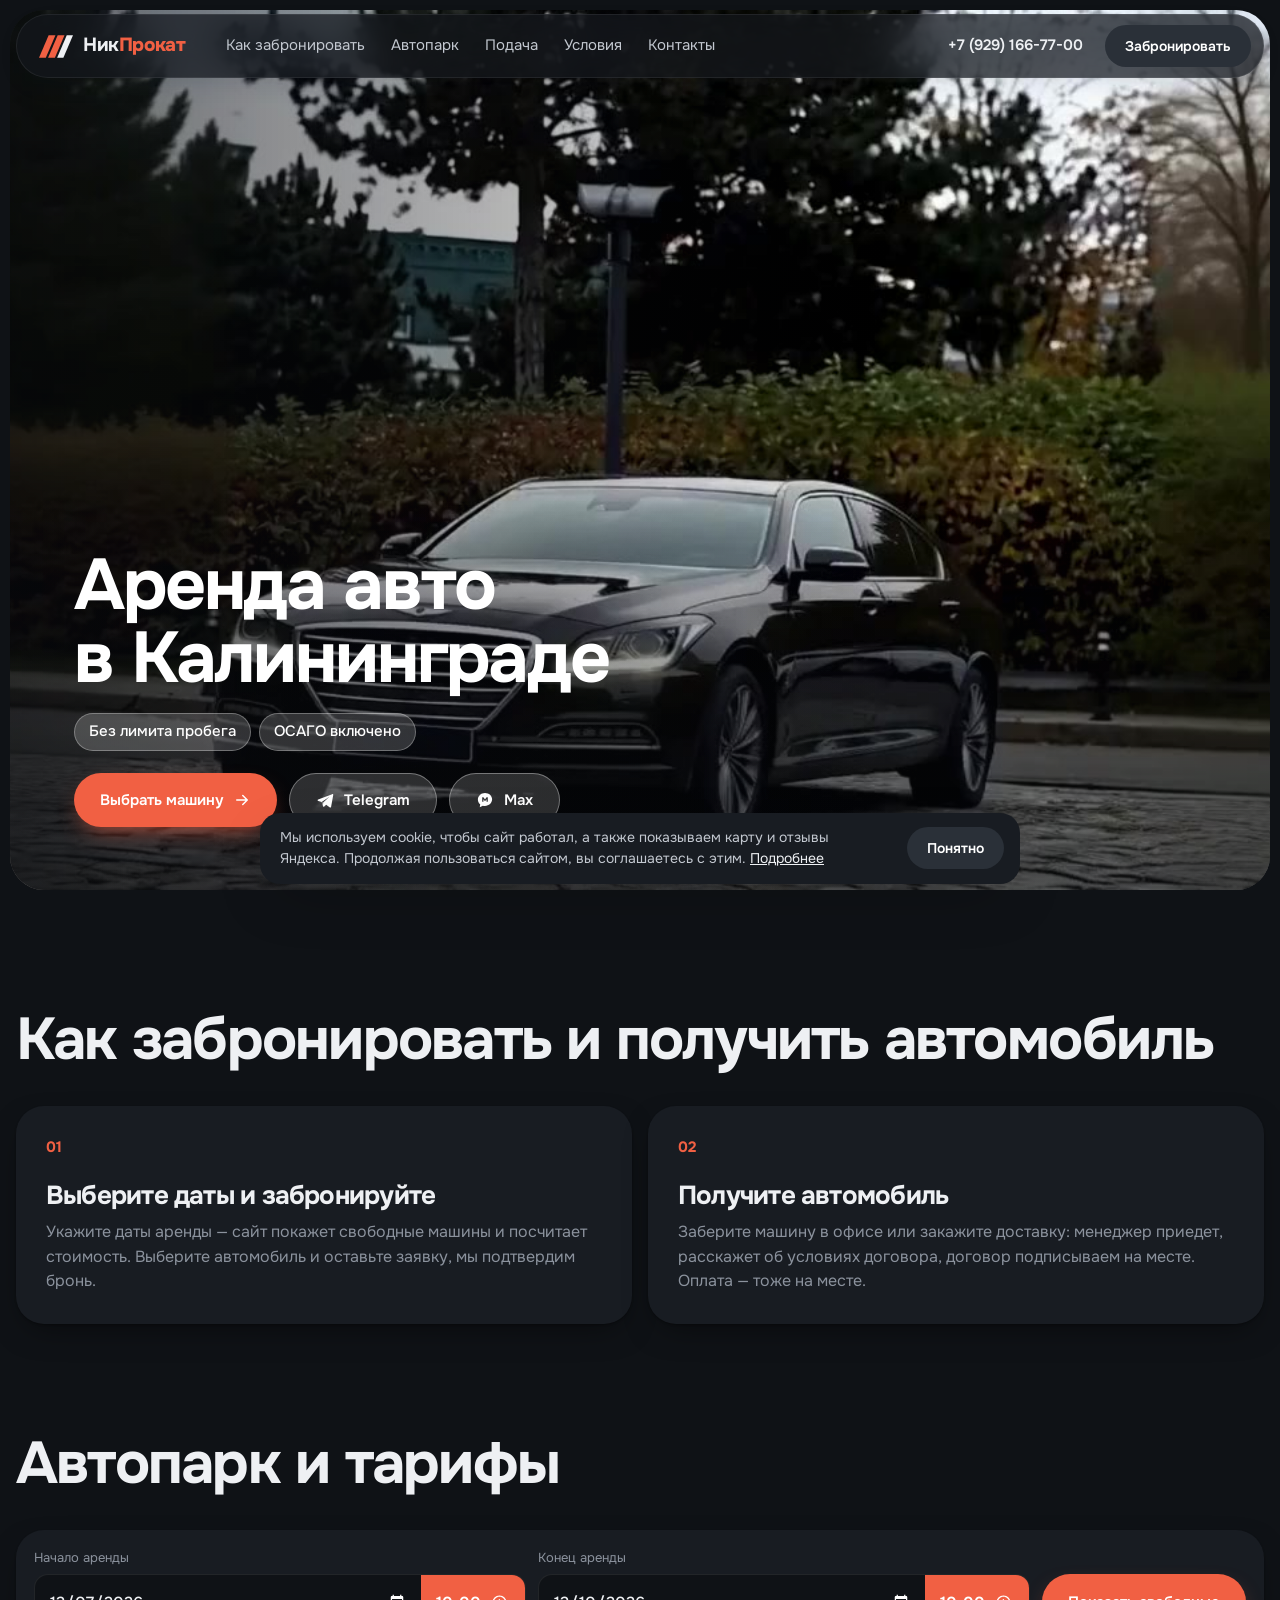
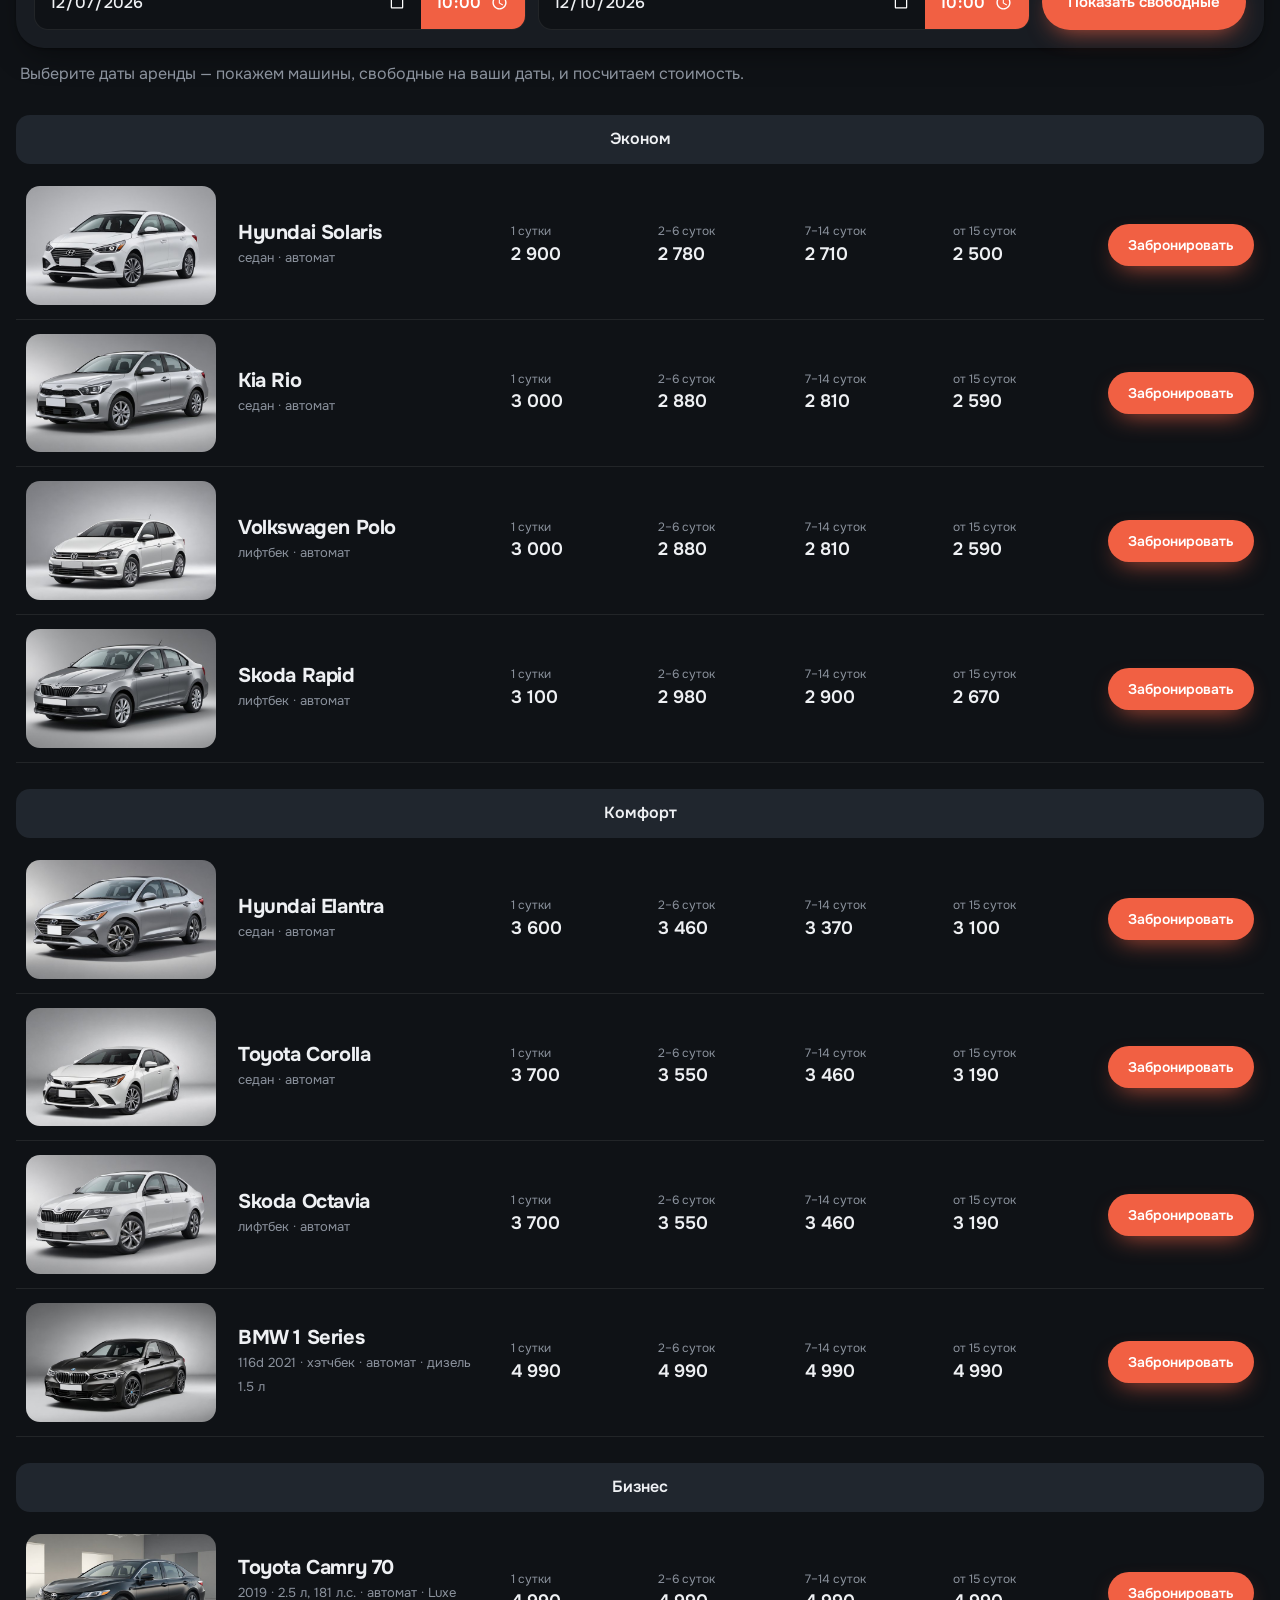
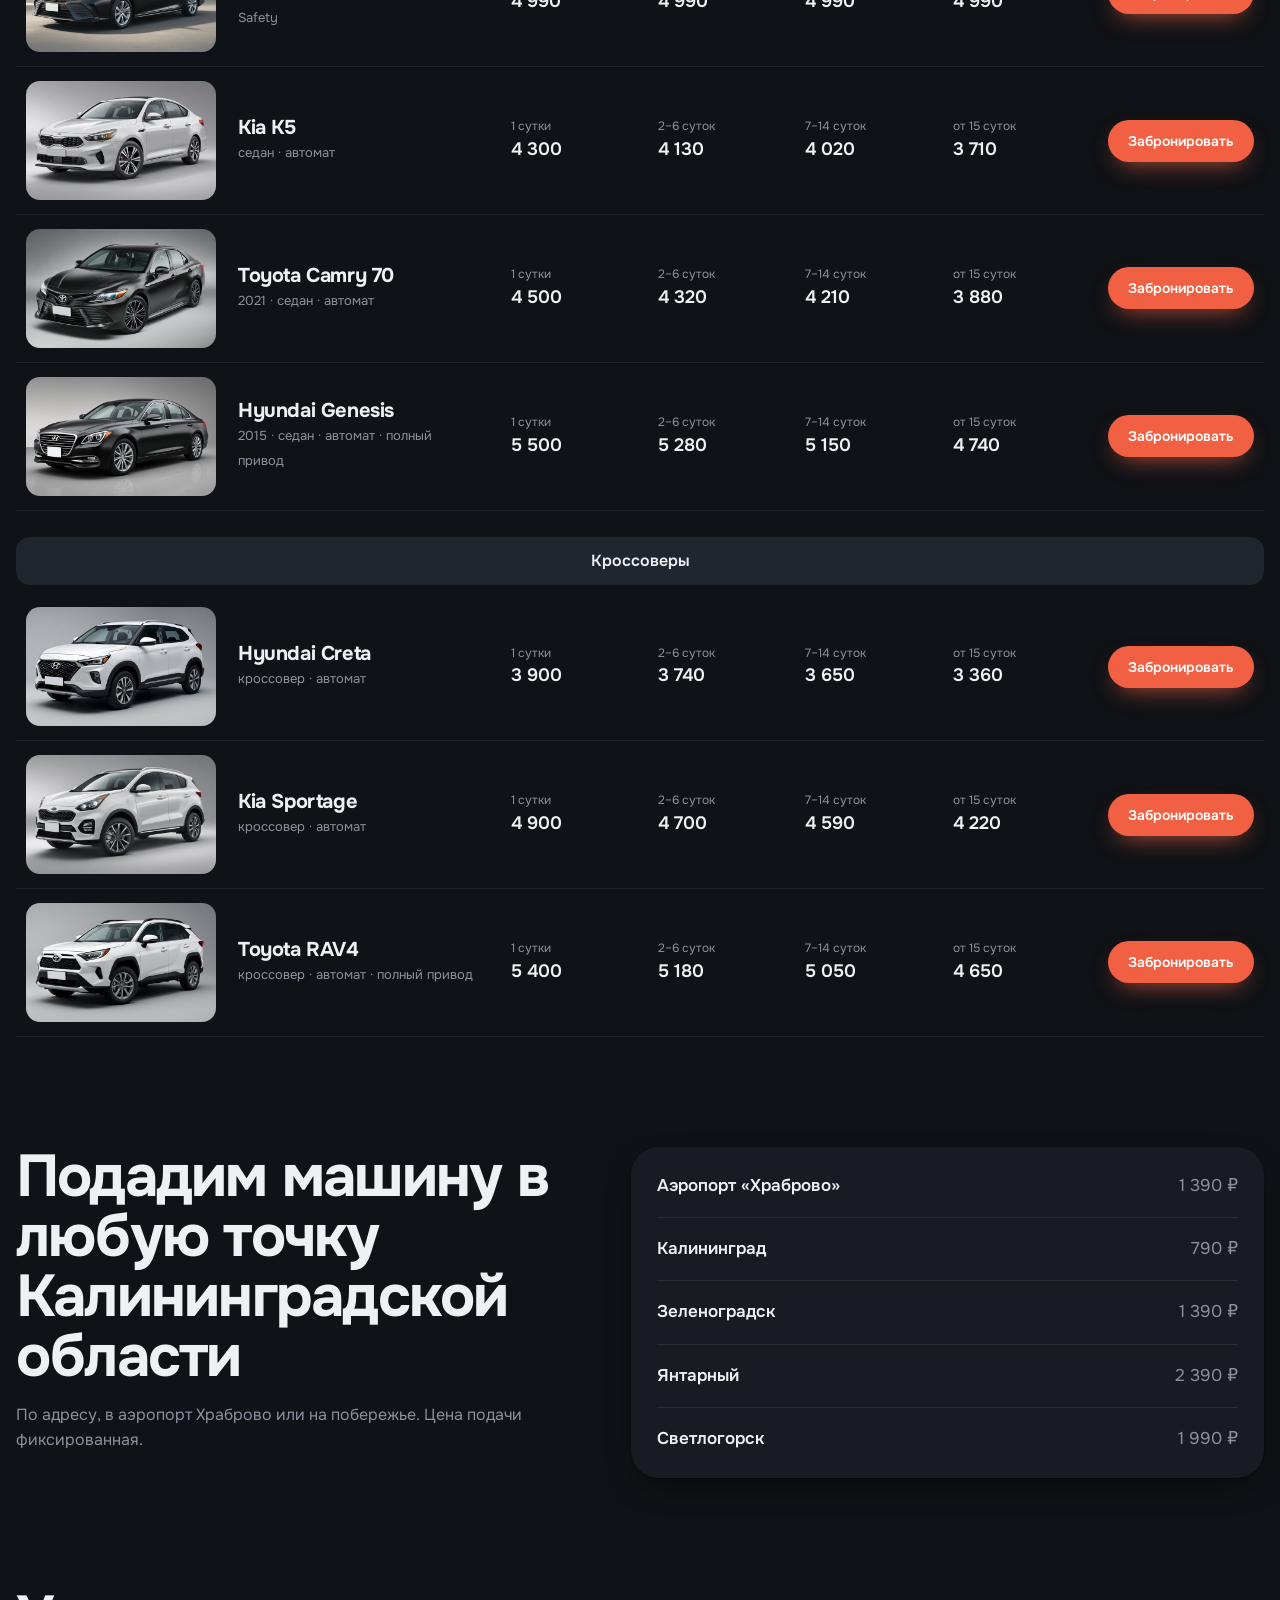
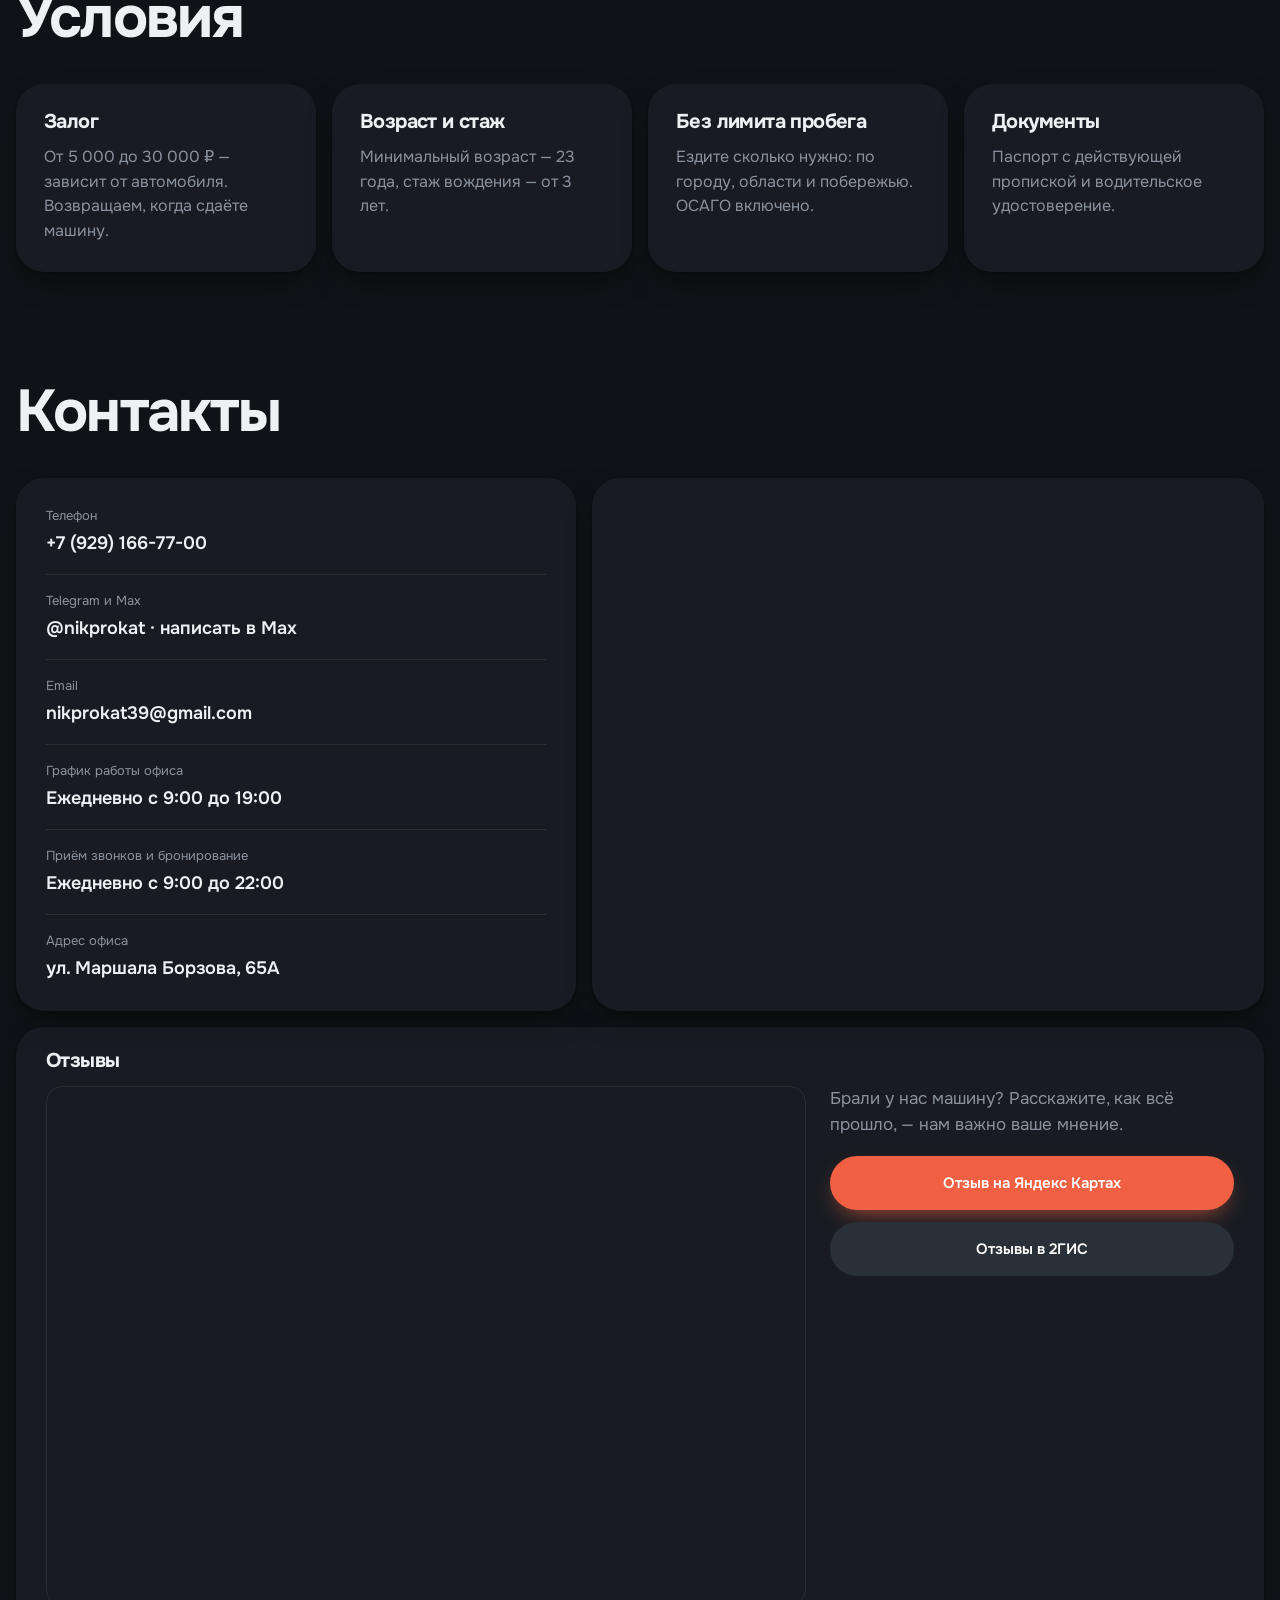
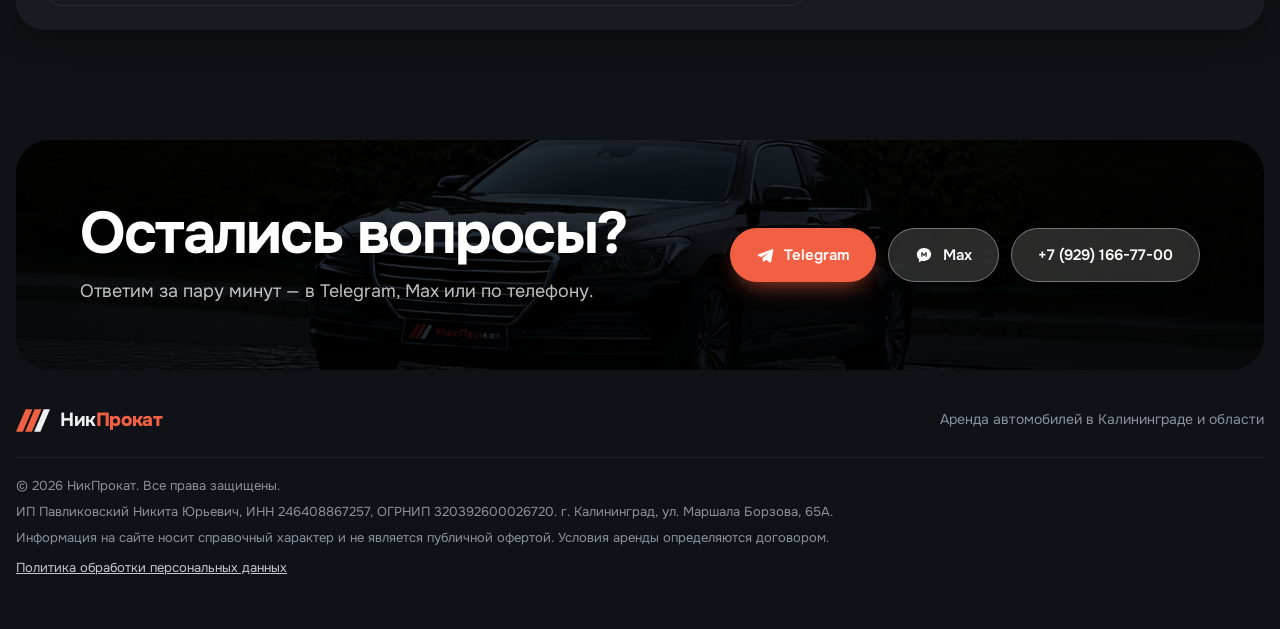
==== index.html @ 7d06388d "Обновление сайта" ====
<!doctype html>
<html lang="ru">
<head>
<meta charset="utf-8">
<meta http-equiv="Content-Security-Policy" content="default-src 'self'; script-src 'self'; style-src 'self' 'unsafe-inline'; img-src 'self' data:; media-src 'self'; font-src 'self'; connect-src 'self'; frame-src https://yandex.ru; object-src 'none'; base-uri 'self'; form-action 'none'">
<meta name="referrer" content="strict-origin-when-cross-origin">
<meta name="viewport" content="width=device-width, initial-scale=1, viewport-fit=cover">
<title>НикПрокат — аренда авто в Калининграде</title>
<meta name="description" content="Аренда автомобилей в Калининграде. Подача в аэропорт Храброво и по области.">
<meta name="theme-color" content="#0f1216">
<link rel="stylesheet" href="fonts/onest.css">
<link rel="stylesheet" href="site.css?v=14">
</head>
<body>

<svg width="0" height="0" style="position:absolute" aria-hidden="true">
  <symbol id="mark" viewBox="0 0 120 80">
    <path d="M34 0h24L24 80H0z" fill="#f16043"/>
    <path d="M66 0h24L56 80H32z" fill="#f16043"/>
    <path d="M98 0h22L86 80H64z" fill="currentColor"/>
  </symbol>
  <symbol id="arrow" viewBox="0 0 24 24"><path d="M5 12h13m-5-6 6 6-6 6" fill="none" stroke="currentColor" stroke-width="2" stroke-linecap="round" stroke-linejoin="round"/></symbol>
  <symbol id="max" viewBox="0 0 24 24"><path d="M12 2.5c-5.3 0-9.5 3.9-9.5 8.8 0 2.6 1.2 4.9 3.1 6.5L5 21.5l4.2-1.9c.9.2 1.8.3 2.8.3 5.3 0 9.5-3.9 9.5-8.8S17.3 2.5 12 2.5Zm-3.7 11.9V8.3h1.6l2.1 3 2.1-3h1.6v6.1h-1.6v-3.5l-2.1 2.9-2.1-2.9v3.5H8.3Z" fill="currentColor"/></symbol>
  <symbol id="tg" viewBox="0 0 24 24"><path d="M21.5 4.2 2.9 11.4c-1 .4-1 1.7.1 2l4.6 1.4 1.8 5.6c.2.7 1.1.9 1.6.4l2.6-2.5 4.9 3.6c.6.4 1.4.1 1.6-.6L23 5.4c.2-.9-.7-1.6-1.5-1.2Zm-3.6 3.5-8.3 7.6-.3 3.1-1.3-4.2 9.9-6.5Z" fill="currentColor"/></symbol>
</svg>

<header class="nav" id="nav">
  <a class="logo" href="#top" aria-label="НикПрокат — наверх">
    <svg class="logo__mark"><use href="#mark"/></svg>
    <span class="logo__word">Ник<b>Прокат</b></span>
  </a>
  <nav class="nav__links" aria-label="Разделы">
    <a href="#how">Как забронировать</a>
    <a href="#fleet">Автопарк</a>
    <a href="#delivery">Подача</a>
    <a href="#terms">Условия</a>
    <a href="#info">Контакты</a>
  </nav>
  <a class="nav__phone" href="tel:+79291667700">+7 (929) 166-77-00</a>
  <a class="btn btn--dark btn--sm" href="#fleet">Забронировать</a>
</header>

<main id="top">

<!-- ГЛАВНЫЙ ЭКРАН -->
<section class="hero" id="hero">
  <div class="hero__media" id="heroMedia"></div>
  <div class="hero__shade"></div>

  <div class="hero__copy">
    <h1 class="hero__title">Аренда авто<br>в Калининграде</h1>
    <ul class="hero__tags"><li class="chip chip--glass">Без лимита пробега</li><li class="chip chip--glass">ОСАГО включено</li></ul>
    <div class="hero__cta">
      <a class="btn" href="#fleet">Выбрать машину <svg class="i"><use href="#arrow"/></svg></a>
      <a class="btn btn--glass" href="https://t.me/nikprokat" target="_blank" rel="noopener"><svg class="i"><use href="#tg"/></svg> Telegram</a>
      <a class="btn btn--glass js-max" href="https://web.max.ru/557016128" target="_blank" rel="noopener"><svg class="i"><use href="#max"/></svg> Max</a>
    </div>
  </div>

</section>

<!-- КАК ЗАБРОНИРОВАТЬ -->
<section class="section wrap" id="how">
  <div class="head"><h2 class="h2">Как забронировать и получить автомобиль</h2></div>
  <div class="steps steps--2">
    <div class="step"><span class="step__n">01</span><h3>Выберите даты и забронируйте</h3><p>Укажите даты аренды — сайт покажет свободные машины и посчитает стоимость. Выберите автомобиль и оставьте заявку, мы подтвердим бронь.</p></div>
    <div class="step"><span class="step__n">02</span><h3>Получите автомобиль</h3><p>Заберите машину в офисе или закажите доставку: менеджер приедет, расскажет об условиях договора, договор подписываем на месте. Оплата — тоже на месте.</p></div>
  </div>
</section>

<!-- АВТОПАРК -->
<section class="section wrap" id="fleet">
  <div class="head">
    <h2 class="h2">Автопарк и тарифы</h2>
  </div>
  <form class="when" id="when">
    <label class="when__f"><span>Начало аренды</span><span class="when__in"><input type="date" id="fFrom" required><input type="time" id="fFromT" value="10:00" step="1800"></span></label>
    <label class="when__f"><span>Конец аренды</span><span class="when__in"><input type="date" id="fTo" required><input type="time" id="fToT" value="10:00" step="1800"></span></label>
    <button class="btn" type="submit">Показать свободные</button>
  </form>
  <p class="when__note" id="whenNote">Выберите даты аренды — покажем машины, свободные на ваши даты, и посчитаем стоимость.</p>
  <div class="tariffs" id="fleetList"></div>
</section>

<!-- ПОДАЧА -->
<section class="section wrap" id="delivery">
  <div class="delivery">
    <div>
      <h2 class="h2">Подадим машину в любую точку Калининградской области</h2>
      <p class="muted">По адресу, в аэропорт Храброво или на побережье. Цена подачи фиксированная.</p>
    </div>
    <ul class="places" id="places"></ul>
  </div>
</section>

<!-- УСЛОВИЯ -->
<section class="section wrap" id="terms">
  <div class="head"><h2 class="h2">Условия</h2></div>
  <div class="terms">
    <div class="term"><h3>Залог</h3><p>От 5 000 до 30 000 ₽ — зависит от автомобиля. Возвращаем, когда сдаёте машину.</p></div>
    <div class="term"><h3>Возраст и стаж</h3><p>Минимальный возраст — 23 года, стаж вождения — от 3 лет.</p></div>
    <div class="term"><h3>Без лимита пробега</h3><p>Ездите сколько нужно: по городу, области и побережью. ОСАГО включено.</p></div>
    <div class="term"><h3>Документы</h3><p>Паспорт с действующей пропиской и водительское удостоверение.</p></div>
  </div>
</section>

<!-- КОНТАКТЫ -->
<section class="section wrap" id="info">
  <div class="head"><h2 class="h2">Контакты</h2></div>
  <div class="contacts">
    <dl class="contacts__list">
      <div><dt>Телефон</dt><dd><a href="tel:+79291667700">+7 (929) 166-77-00</a></dd></div>
      <div><dt>Telegram и Max</dt><dd><a href="https://t.me/nikprokat" target="_blank" rel="noopener">@nikprokat</a> · <a class="js-max" href="https://web.max.ru/557016128" target="_blank" rel="noopener">написать в Max</a></dd></div>
      <div data-c="email" hidden><dt>Email</dt><dd><a></a></dd></div>
      <div><dt>График работы офиса</dt><dd>Ежедневно с 9:00 до 19:00</dd></div>
      <div><dt>Приём звонков и бронирование</dt><dd>Ежедневно с 9:00 до 22:00</dd></div>
      <div data-c="address" hidden><dt>Адрес офиса</dt><dd></dd></div>
    </dl>
    <div class="contacts__map" data-c="map" hidden></div>
  </div>
  <div class="reviews" data-c="reviews" hidden></div>
</section>

<section class="wrap" id="contacts">
  <div class="cta">
    <div>
      <h2 class="h2">Остались вопросы?</h2>
      <p>Ответим за пару минут — в Telegram, Max или по телефону.</p>
    </div>
    <div class="cta__btns">
      <a class="btn" href="https://t.me/nikprokat" target="_blank" rel="noopener"><svg class="i"><use href="#tg"/></svg> Telegram</a>
      <a class="btn btn--glass js-max" href="https://web.max.ru/557016128" target="_blank" rel="noopener"><svg class="i"><use href="#max"/></svg> Max</a>
      <a class="btn btn--glass" href="tel:+79291667700">+7 (929) 166-77-00</a>
    </div>
  </div>
</section>

<footer class="footer wrap">
  <div class="footer__top">
    <a class="logo" href="#top"><svg class="logo__mark"><use href="#mark"/></svg><span class="logo__word">Ник<b>Прокат</b></span></a>
    <span class="muted">Аренда автомобилей в Калининграде и области</span>
  </div>
  <div class="footer__legal">
    <p>© 2026 НикПрокат. Все права защищены.</p>
    <p class="op-line">ИП Павликовский Никита Юрьевич, ИНН 246408867257, ОГРНИП 320392600026720. г. Калининград, ул. Маршала Борзова, 65А.</p>
    <p>Информация на сайте носит справочный характер и не является публичной офертой. Условия аренды определяются договором.</p>
    <p class="footer__links"><a href="privacy.html">Политика обработки персональных данных</a></p>
  </div>
</footer>
</main>

<!-- ОКНО БРОНИ -->
<dialog class="book" id="book">
  <div class="book__card">
    <button class="book__x" id="bookClose" aria-label="Закрыть">×</button>
    <div class="book__gallery">
      <img class="book__img" id="bookImg" alt="">
      <div class="book__thumbs" id="bookThumbs"></div>
    </div>
    <div class="book__body">
      <h3 id="bookName"></h3>
      <p class="muted" id="bookSub"></p>
      <div class="book__dates">
        <label>Начало<input type="date" id="dFrom"></label>
        <label>Конец<input type="date" id="dTo"></label>
      </div>
      <div class="book__status" id="bookStatus"></div>
      <div class="book__lead" id="bookLead">
        <p class="book__how">Чтобы забронировать, напишите или позвоните нам — текст заявки скопируется сам, останется вставить его в чат.</p>
        <a class="btn btn--wide js-send" href="https://t.me/nikprokat" target="_blank" rel="noopener"><svg class="i"><use href="#tg"/></svg> Забронировать в Telegram</a>
        <a class="btn btn--wide btn--dark js-send" href="https://web.max.ru/557016128" target="_blank" rel="noopener"><svg class="i"><use href="#max"/></svg> Забронировать в Max</a>
        <a class="btn btn--wide btn--line" href="tel:+79291667700">Позвонить: +7 (929) 166-77-00</a>
      </div>
    </div>
  </div>
</dialog>

<div class="cookie" id="cookie" hidden>
  <p>Мы используем cookie, чтобы сайт работал, а также показываем карту и отзывы Яндекса. Продолжая пользоваться сайтом, вы соглашаетесь с этим. <a href="privacy.html">Подробнее</a></p>
  <button class="btn btn--dark btn--sm" type="button" id="cookieOk">Понятно</button>
</div>

<script src="site.js?v=18"></script>
</body>
</html>
---- fonts/onest.css ----
@font-face {
  font-family: 'Onest';
  font-style: normal;
  font-weight: 400;
  font-display: swap;
  src: url(onest-cyrillic-0.woff2) format('woff2');
  unicode-range: U+0301, U+0400-045F, U+0490-0491, U+04B0-04B1, U+2116;
}
@font-face {
  font-family: 'Onest';
  font-style: normal;
  font-weight: 400;
  font-display: swap;
  src: url(onest-latin-1.woff2) format('woff2');
  unicode-range: U+0000-00FF, U+0131, U+0152-0153, U+02BB-02BC, U+02C6, U+02DA, U+02DC, U+0304, U+0308, U+0329, U+2000-206F, U+20AC, U+2122, U+2191, U+2193, U+2212, U+2215, U+FEFF, U+FFFD;
}
@font-face {
  font-family: 'Onest';
  font-style: normal;
  font-weight: 500;
  font-display: swap;
  src: url(onest-cyrillic-0.woff2) format('woff2');
  unicode-range: U+0301, U+0400-045F, U+0490-0491, U+04B0-04B1, U+2116;
}
@font-face {
  font-family: 'Onest';
  font-style: normal;
  font-weight: 500;
  font-display: swap;
  src: url(onest-latin-1.woff2) format('woff2');
  unicode-range: U+0000-00FF, U+0131, U+0152-0153, U+02BB-02BC, U+02C6, U+02DA, U+02DC, U+0304, U+0308, U+0329, U+2000-206F, U+20AC, U+2122, U+2191, U+2193, U+2212, U+2215, U+FEFF, U+FFFD;
}
@font-face {
  font-family: 'Onest';
  font-style: normal;
  font-weight: 600;
  font-display: swap;
  src: url(onest-cyrillic-0.woff2) format('woff2');
  unicode-range: U+0301, U+0400-045F, U+0490-0491, U+04B0-04B1, U+2116;
}
@font-face {
  font-family: 'Onest';
  font-style: normal;
  font-weight: 600;
  font-display: swap;
  src: url(onest-latin-1.woff2) format('woff2');
  unicode-range: U+0000-00FF, U+0131, U+0152-0153, U+02BB-02BC, U+02C6, U+02DA, U+02DC, U+0304, U+0308, U+0329, U+2000-206F, U+20AC, U+2122, U+2191, U+2193, U+2212, U+2215, U+FEFF, U+FFFD;
}
@font-face {
  font-family: 'Onest';
  font-style: normal;
  font-weight: 700;
  font-display: swap;
  src: url(onest-cyrillic-0.woff2) format('woff2');
  unicode-range: U+0301, U+0400-045F, U+0490-0491, U+04B0-04B1, U+2116;
}
@font-face {
  font-family: 'Onest';
  font-style: normal;
  font-weight: 700;
  font-display: swap;
  src: url(onest-latin-1.woff2) format('woff2');
  unicode-range: U+0000-00FF, U+0131, U+0152-0153, U+02BB-02BC, U+02C6, U+02DA, U+02DC, U+0304, U+0308, U+0329, U+2000-206F, U+20AC, U+2122, U+2191, U+2193, U+2212, U+2215, U+FEFF, U+FFFD;
}
@font-face {
  font-family: 'Onest';
  font-style: normal;
  font-weight: 800;
  font-display: swap;
  src: url(onest-cyrillic-0.woff2) format('woff2');
  unicode-range: U+0301, U+0400-045F, U+0490-0491, U+04B0-04B1, U+2116;
}
@font-face {
  font-family: 'Onest';
  font-style: normal;
  font-weight: 800;
  font-display: swap;
  src: url(onest-latin-1.woff2) format('woff2');
  unicode-range: U+0000-00FF, U+0131, U+0152-0153, U+02BB-02BC, U+02C6, U+02DA, U+02DC, U+0304, U+0308, U+0329, U+2000-206F, U+20AC, U+2122, U+2191, U+2193, U+2212, U+2215, U+FEFF, U+FFFD;
}
---- site.css ----
:root {
  --bg: #eef0f3;
  --paper: #ffffff;
  --ink: #0e1116;
  --ink-2: #3b414b;
  --muted: #7a818d;
  --line: rgba(14, 17, 22, .08);
  --coral: #f16043;
  --coral-d: #dc4b2f;
  --ok: #17a96b;
  --busy: #e0473f;
  --r: 28px;
  --shadow: 0 1px 2px rgba(14, 17, 22, .04), 0 12px 32px -12px rgba(14, 17, 22, .14);
}
* { box-sizing: border-box; }
html { scroll-behavior: smooth; }
body { margin: 0; background: var(--bg); color: var(--ink); font: 16px/1.55 Onest, system-ui, sans-serif; -webkit-font-smoothing: antialiased; overflow-x: hidden; }
img { display: block; max-width: 100%; }
a { color: inherit; text-decoration: none; }
h1, h2, h3 { margin: 0; letter-spacing: -.03em; line-height: 1.02; }
.wrap { width: min(1280px, 100% - 32px); margin-inline: auto; }
.muted { color: var(--muted); }
.tiny { font-size: 12px; color: var(--muted); margin: 6px 0 0; text-align: center; }
.i { width: 18px; height: 18px; flex: none; }

/* ---------- кнопки, чипы ---------- */
.btn { display: inline-flex; align-items: center; justify-content: center; gap: 10px; height: 54px; padding: 0 26px; border: 0; border-radius: 999px; background: var(--coral); color: #fff; font: 600 15px Onest, sans-serif; cursor: pointer; transition: transform .25s, background .25s, box-shadow .25s; box-shadow: 0 10px 24px -10px rgba(241, 96, 67, .8); white-space: nowrap; }
.btn:hover { background: var(--coral-d); transform: translateY(-1px); }
.btn .i { transition: transform .25s; }
.btn:hover .i { transform: translateX(3px); }
.btn--glass { background: rgba(255, 255, 255, .16); color: #fff; box-shadow: none; border: 1px solid rgba(255, 255, 255, .35); backdrop-filter: blur(16px) saturate(1.4); -webkit-backdrop-filter: blur(16px) saturate(1.4); }
.btn--glass:hover { background: rgba(255, 255, 255, .28); }
.btn--dark { background: var(--ink); box-shadow: none; }
.btn--dark:hover { background: #262b33; }
.btn--sm { height: 42px; padding: 0 20px; font-size: 14px; }
.btn--wide { width: 100%; }
.chip { display: inline-flex; align-items: center; gap: 8px; margin: 0; height: 34px; padding: 0 14px; border-radius: 999px; font-size: 13px; font-weight: 500; }
.chip--glass { background: rgba(255, 255, 255, .18); color: #fff; border: 1px solid rgba(255, 255, 255, .3); backdrop-filter: blur(14px); -webkit-backdrop-filter: blur(14px); }
.dot { width: 8px; height: 8px; border-radius: 50%; background: #3ee08f; box-shadow: 0 0 0 4px rgba(62, 224, 143, .25); }

/* ---------- шапка ---------- */
.nav { position: fixed; z-index: 30; top: 14px; left: 50%; transform: translateX(-50%); width: min(1280px, 100% - 32px); display: flex; align-items: center; gap: 22px; height: 64px; padding: 0 12px 0 22px; border-radius: 999px; background: rgba(255, 255, 255, .72); border: 1px solid rgba(255, 255, 255, .8); box-shadow: 0 8px 30px -14px rgba(14, 17, 22, .25); backdrop-filter: blur(20px) saturate(1.6); -webkit-backdrop-filter: blur(20px) saturate(1.6); }
.logo { display: flex; align-items: center; gap: 10px; font-weight: 700; font-size: 19px; letter-spacing: -.02em; color: var(--ink); }
.logo__mark { width: 34px; height: 23px; color: var(--ink); }
.logo__word b { color: var(--coral); font-weight: 800; }
.nav__links { display: flex; gap: 26px; margin-left: 18px; font-size: 15px; color: var(--ink-2); }
.nav__links a { transition: color .2s; }
.nav__links a:hover { color: var(--coral); }
.nav__phone { margin-left: auto; font-weight: 600; font-size: 15px; }

/* ---------- главный экран ---------- */
.hero { position: relative; margin: 10px; height: min(100svh - 20px, 900px); min-height: 620px; border-radius: 34px; overflow: hidden; background: #1a1d22; color: #fff; isolation: isolate; }
.hero__media { position: absolute; inset: 0; }
.hero__img { position: absolute; inset: 0; width: 100%; height: 100%; object-fit: cover; opacity: 0; transform: scale(1.08); transition: opacity 1.6s ease, transform 7s cubic-bezier(.2, .7, .2, 1); }
.hero__img.on { opacity: 1; transform: scale(1); }
.hero__shade { position: absolute; inset: 0; background: linear-gradient(90deg, rgba(8, 10, 14, .62) 0%, rgba(8, 10, 14, .25) 45%, rgba(8, 10, 14, 0) 70%), linear-gradient(0deg, rgba(8, 10, 14, .55) 0%, rgba(8, 10, 14, 0) 45%); pointer-events: none; }
.hero__copy { position: absolute; left: clamp(24px, 5vw, 72px); bottom: clamp(32px, 7vh, 80px); max-width: 780px; }
.hero__title { margin: 22px 0 18px; font-size: clamp(44px, 5.6vw, 86px); font-weight: 700; }
.hero__lead { margin: 0 0 30px; max-width: 470px; font-size: 18px; color: rgba(255, 255, 255, .86); }
.hero__cta { display: flex; flex-wrap: wrap; gap: 12px; }
.hero__copy > * { animation: rise .9s cubic-bezier(.2, .7, .2, 1) both; }
.hero__copy > :nth-child(2) { animation-delay: .08s; }
.hero__copy > :nth-child(3) { animation-delay: .16s; }
.hero__copy > :nth-child(4) { animation-delay: .24s; }
@keyframes rise { from { opacity: 0; transform: translateY(24px); } }

/* стеклянная карточка выбора машины */
.pick { position: absolute; right: clamp(20px, 3vw, 40px); bottom: clamp(24px, 6vh, 64px); width: 360px; padding: 20px; border-radius: 26px; background: rgba(255, 255, 255, .14); border: 1px solid rgba(255, 255, 255, .28); backdrop-filter: blur(24px) saturate(1.5); -webkit-backdrop-filter: blur(24px) saturate(1.5); box-shadow: 0 20px 50px -20px rgba(0, 0, 0, .5); animation: rise .9s .3s cubic-bezier(.2, .7, .2, 1) both; }
.pick__top { display: flex; justify-content: space-between; align-items: flex-end; gap: 12px; }
.pick__top > div:first-child, .pick__price { transition: opacity .35s, transform .35s; }
.pick.swap .pick__top > div:first-child, .pick.swap .pick__price { opacity: 0; transform: translateY(6px); }
.pick__name { font-size: 22px; font-weight: 700; letter-spacing: -.02em; }
.pick__sub { font-size: 14px; color: rgba(255, 255, 255, .75); }
.pick__price { text-align: right; font-size: 15px; line-height: 1.1; }
.pick__price b { font-size: 28px; font-weight: 700; letter-spacing: -.02em; }
.pick__price small { display: block; font-size: 12px; color: rgba(255, 255, 255, .7); }
.pick__cars { display: grid; grid-template-columns: repeat(4, 1fr); gap: 8px; margin: 18px 0 16px; }
.pick__car { position: relative; padding: 0; border: 0; border-radius: 14px; overflow: hidden; aspect-ratio: 1 / .8; cursor: pointer; background: #000; outline: 2px solid transparent; outline-offset: 2px; transition: outline-color .3s, transform .3s; }
.pick__car img { width: 100%; height: 100%; object-fit: cover; opacity: .62; transition: opacity .3s, transform .5s; }
.pick__car:hover img { opacity: .9; transform: scale(1.06); }
.pick__car.on { outline-color: #fff; }
.pick__car.on img { opacity: 1; }
.pick__car i { position: absolute; left: 0; bottom: 0; height: 3px; width: 0; background: var(--coral); }
.pick__car.on i { animation: fill var(--t, 7s) linear forwards; }
@keyframes fill { to { width: 100%; } }

/* ---------- факты ---------- */
.facts { display: grid; grid-template-columns: repeat(4, 1fr); gap: 12px; margin-top: 12px; }
.fact { padding: 24px 26px; border-radius: 24px; background: var(--paper); box-shadow: var(--shadow); }
.fact b { display: block; font-size: 30px; font-weight: 700; letter-spacing: -.03em; }
.fact span { color: var(--muted); font-size: 15px; }

/* ---------- секции ---------- */
.section { padding: 110px 0 0; }
.head { display: flex; justify-content: space-between; align-items: flex-end; gap: 24px; margin-bottom: 36px; }
.h2 { font-size: clamp(36px, 4.6vw, 64px); font-weight: 700; }
.head__note { margin: 0; max-width: 360px; color: var(--muted); }

/* автопарк */
.fleet { display: grid; grid-template-columns: repeat(2, 1fr); gap: 16px; }
.car { position: relative; display: flex; flex-direction: column; border-radius: var(--r); background: var(--paper); box-shadow: var(--shadow); overflow: hidden; cursor: pointer; transition: transform .35s cubic-bezier(.2, .7, .2, 1), box-shadow .35s; }
.car:hover { transform: translateY(-4px); box-shadow: 0 1px 2px rgba(14, 17, 22, .04), 0 26px 50px -20px rgba(14, 17, 22, .28); }
.car__pic { position: relative; aspect-ratio: 16 / 10; overflow: hidden; background: #dfe2e6; }
.car__pic img { position: absolute; inset: 0; width: 100%; height: 100%; object-fit: cover; transition: transform .8s cubic-bezier(.2, .7, .2, 1); }
.car:hover .car__pic img { transform: scale(1.04); }
.badge { position: absolute; z-index: 2; top: 16px; left: 16px; display: inline-flex; align-items: center; gap: 8px; height: 32px; padding: 0 13px; border-radius: 999px; font-size: 13px; font-weight: 600; background: rgba(255, 255, 255, .88); color: var(--ok); backdrop-filter: blur(10px); -webkit-backdrop-filter: blur(10px); }
.badge::before { content: ""; width: 7px; height: 7px; border-radius: 50%; background: currentColor; }
.badge--busy { color: var(--busy); }
.car__body { display: grid; grid-template-columns: 1fr auto; align-items: end; gap: 6px 16px; padding: 22px 24px 24px; }
.car__name { font-size: 26px; font-weight: 700; letter-spacing: -.03em; line-height: 1.1; }
.car__sub { color: var(--muted); }
.car__specs { grid-column: 1 / -1; display: flex; flex-wrap: wrap; gap: 6px; margin: 10px 0 6px; padding: 0; list-style: none; }
.car__specs li { height: 30px; padding: 0 12px; display: flex; align-items: center; border-radius: 999px; background: var(--bg); font-size: 13px; color: var(--ink-2); }
.car__price { font-size: 15px; color: var(--muted); }
.car__price b { font-size: 26px; color: var(--ink); font-weight: 700; letter-spacing: -.02em; }
.car__go { width: 52px; height: 52px; padding: 0; }

/* шаги */
.steps { display: grid; grid-template-columns: repeat(3, 1fr); gap: 16px; }
.step { padding: 30px; border-radius: var(--r); background: var(--paper); box-shadow: var(--shadow); min-height: 250px; display: flex; flex-direction: column; }
.step__n { font-size: 15px; font-weight: 700; color: var(--coral); margin-bottom: auto; }
.step h3 { font-size: 26px; font-weight: 700; margin: 40px 0 10px; }
.step p { margin: 0; color: var(--muted); }

/* детали */
.details { display: grid; grid-template-columns: 1.2fr 1fr 1fr; gap: 16px; margin-top: 110px; }
.details img { width: 100%; height: 360px; object-fit: cover; border-radius: var(--r); }

/* подача */
.delivery { display: grid; grid-template-columns: 1fr 1.1fr; gap: 40px; align-items: start; }
.delivery .h2 { margin-bottom: 16px; }
.places { margin: 0; padding: 8px 26px; list-style: none; border-radius: var(--r); background: var(--paper); box-shadow: var(--shadow); }
.places li { display: flex; justify-content: space-between; gap: 16px; padding: 18px 0; border-bottom: 1px solid var(--line); font-size: 17px; }
.places li:last-child { border-bottom: 0; }
.places b { font-weight: 600; }

/* условия */
.terms { display: grid; grid-template-columns: repeat(4, 1fr); gap: 16px; }
.term { padding: 28px; border-radius: var(--r); background: var(--paper); box-shadow: var(--shadow); }
.term h3 { font-size: 20px; margin-bottom: 12px; }
.term p { margin: 0; color: var(--muted); }

/* контакты */
#contacts { padding-top: 110px; }
.cta { display: flex; justify-content: space-between; align-items: center; gap: 32px; padding: clamp(32px, 5vw, 64px); border-radius: 34px; background: var(--ink) url(img/hero-genesis.jpg) center 70% / cover; background-blend-mode: soft-light; color: #fff; }
.cta p { margin: 14px 0 0; color: rgba(255, 255, 255, .75); font-size: 18px; }
.cta__btns { display: flex; flex-wrap: wrap; gap: 12px; }
.footer { display: flex; justify-content: space-between; align-items: center; gap: 16px; flex-wrap: wrap; padding: 36px 0 44px; font-size: 14px; }

/* ---------- окно брони ---------- */
.book { width: min(980px, 100% - 24px); max-height: calc(100dvh - 24px); padding: 0; border: 0; border-radius: 30px; background: var(--paper); color: var(--ink); box-shadow: 0 40px 100px -30px rgba(0, 0, 0, .5); }
.book::backdrop { background: rgba(14, 17, 22, .45); backdrop-filter: blur(8px); -webkit-backdrop-filter: blur(8px); }
.book[open] { animation: pop .4s cubic-bezier(.2, .7, .2, 1); }
@keyframes pop { from { opacity: 0; transform: translateY(16px) scale(.98); } }
.book__card { position: relative; display: grid; grid-template-columns: 1.15fr 1fr; }
.book__x { position: absolute; z-index: 2; top: 14px; right: 14px; width: 40px; height: 40px; border: 0; border-radius: 50%; background: var(--bg); font-size: 24px; line-height: 1; cursor: pointer; }
.book__gallery { padding: 14px; }
.book__img { width: 100%; aspect-ratio: 4 / 3; object-fit: cover; border-radius: 20px; background: var(--bg); }
.book__thumbs { display: flex; gap: 8px; margin-top: 10px; overflow-x: auto; }
.book__thumbs img { width: 64px; height: 48px; flex: none; object-fit: cover; border-radius: 10px; cursor: pointer; opacity: .55; transition: opacity .2s; }
.book__thumbs img.on, .book__thumbs img:hover { opacity: 1; }
.book__body { padding: 30px 28px 28px 14px; }
.book__body h3 { font-size: 28px; padding-right: 40px; }
.book__body > .muted { margin: 6px 0 22px; }
.book__dates { display: grid; grid-template-columns: 1fr 1fr; gap: 10px; }
.book__dates label { display: grid; gap: 6px; min-width: 0; font-size: 13px; color: var(--muted); }
.book input { min-width: 0; width: 100%; height: 50px; padding: 0 14px; border: 1px solid var(--line); border-radius: 14px; background: var(--bg); color: var(--ink); font: 500 15px Onest, sans-serif; }
.book input:focus { outline: 2px solid var(--coral); outline-offset: 1px; }
.book__status { margin: 14px 0; padding: 16px; border-radius: 16px; background: var(--bg); font-size: 15px; color: var(--ink-2); }
.book__status b { display: block; font-size: 17px; margin-bottom: 4px; color: var(--ink); }
.book__status.ok { background: #e7f7ef; }
.book__status.ok b { color: var(--ok); }
.book__status.busy { background: #fdecea; }
.book__status.busy b { color: var(--busy); }
.book__status .sum { font-weight: 700; font-size: 18px; color: var(--ink); }
.book__lead { display: grid; gap: 10px; }
.book__lead[hidden] { display: none; }

/* ---------- появление при прокрутке ---------- */
.reveal { opacity: 0; transform: translateY(28px); transition: opacity .8s cubic-bezier(.2, .7, .2, 1), transform .8s cubic-bezier(.2, .7, .2, 1); }
.reveal.in { opacity: 1; transform: none; }

/* ---------- планшет и телефон ---------- */
@media (max-width: 1080px) {
  .nav__links { display: none; }
  .facts, .terms { grid-template-columns: repeat(2, 1fr); }
  .steps { grid-template-columns: 1fr; }
  .step { min-height: 0; }
  .step h3 { margin-top: 18px; }
}
@media (max-width: 760px) {
  .nav { top: 10px; height: 56px; padding: 0 8px 0 16px; width: calc(100% - 20px); }
  .nav__phone { display: none; }
  .nav .btn { margin-left: auto; }
  .hero { margin: 0; border-radius: 0 0 28px 28px; height: auto; min-height: 0; padding: 110px 20px 20px; display: flex; flex-direction: column; justify-content: flex-end; min-height: 100svh; }
  .hero__shade { background: linear-gradient(0deg, rgba(8, 10, 14, .82) 0%, rgba(8, 10, 14, .35) 55%, rgba(8, 10, 14, .1) 100%); }
  .hero__copy { position: relative; left: auto; bottom: auto; }
  .hero__title { font-size: 44px; margin: 16px 0 12px; }
  .hero__lead { font-size: 16px; margin-bottom: 22px; }
  .hero__cta .btn { flex: 1; }
  .pick { position: relative; right: auto; bottom: auto; width: auto; margin-top: 20px; padding: 16px; }
  .facts { grid-template-columns: 1fr 1fr; gap: 10px; }
  .fact { padding: 18px; }
  .fact b { font-size: 22px; }
  .fact span { font-size: 13px; }
  .section, #contacts { padding-top: 72px; }
  .head { flex-direction: column; align-items: flex-start; margin-bottom: 24px; }
  .fleet, .delivery, .terms { grid-template-columns: 1fr; }
  .delivery { gap: 20px; }
  .details { grid-template-columns: 1fr 1fr; margin-top: 72px; }
  .details img { height: 200px; }
  .details img:first-child { grid-column: 1 / -1; }
  .car__name { font-size: 22px; }
  .cta { flex-direction: column; align-items: flex-start; }
  .cta__btns, .cta__btns .btn { width: 100%; }
  .book__card { grid-template-columns: 1fr; }
  .book__body { padding: 4px 18px 20px; }
  .book__body h3 { font-size: 24px; }
}
@media (prefers-reduced-motion: reduce) {
  *, *::before, *::after { animation: none !important; transition: none !important; }
  .reveal { opacity: 1; transform: none; }
  html { scroll-behavior: auto; }
}

/* правки: окно брони не шире экрана; на телефоне первый экран без карточки выбора */
.book__card > * { min-width: 0; }
@media (max-width: 760px) {
  .pick { display: none; }
  .hero { min-height: 92svh; padding-bottom: 28px; }
}
.hero__copy, .pick { z-index: 2; }
.hero__shade, .hero__copy, .pick { transform: translateZ(0); }

video.hero__img, video.hero__img.on { transform: none; }

/* ---------- автопарк и тарифы ---------- */
.when { display: grid; grid-template-columns: 1fr 1fr auto; gap: 12px; align-items: end; padding: 18px; border-radius: var(--r); background: var(--paper); box-shadow: var(--shadow); }
.when__f { display: grid; gap: 6px; min-width: 0; font-size: 13px; color: var(--muted); }
.when__in { display: flex; min-width: 0; border-radius: 14px; overflow: hidden; border: 1px solid var(--line); background: var(--bg); }
.when__in input { min-width: 0; height: 54px; padding: 0 14px; border: 0; background: transparent; color: var(--ink); font: 500 16px Onest, sans-serif; }
.when__in input[type=date] { flex: 1; }
.when__in input[type=time] { width: 104px; flex: none; background: var(--coral); color: #fff; font-weight: 600; color-scheme: dark; }
.when__in:focus-within { outline: 2px solid var(--coral); outline-offset: 1px; }
.when .btn { height: 56px; }
.when__note { margin: 14px 4px 28px; color: var(--muted); }
.when__note a { color: var(--coral); font-weight: 600; }
.tariffs__class { margin: 26px 0 8px; padding: 12px; border-radius: 14px; background: #e3ebf3; text-align: center; font-weight: 600; }
.tariffs__class:first-child { margin-top: 0; }
.trow { display: grid; grid-template-columns: 190px minmax(160px, 1fr) minmax(0, 2.4fr) auto; align-items: center; gap: 22px; padding: 14px 10px; border-bottom: 1px solid var(--line); cursor: pointer; transition: background .2s; }
.trow:hover { background: rgba(255, 255, 255, .6); }
.trow__pic { aspect-ratio: 16 / 10; border-radius: 14px; overflow: hidden; background: #e7e9ec; }
.trow__pic img { width: 100%; height: 100%; object-fit: cover; transition: transform .6s cubic-bezier(.2, .7, .2, 1); }
.trow:hover .trow__pic img { transform: scale(1.05); }
.trow__name b { display: block; font-size: 20px; letter-spacing: -.02em; line-height: 1.2; }
.trow__name span { font-size: 13px; color: var(--muted); }
.trow__tiers { display: grid; grid-template-columns: repeat(4, 1fr); gap: 6px; }
.trow__tiers div { padding: 6px 8px; border-radius: 10px; }
.trow__tiers small { display: block; font-size: 12px; color: var(--muted); white-space: nowrap; }
.trow__tiers b { font-size: 18px; font-weight: 600; }
.trow__tiers .on { background: #fdebe6; }
.trow__tiers .on b { color: var(--coral-d); }
.trow__go { display: flex; align-items: center; gap: 14px; justify-content: flex-end; }
.trow__sum { text-align: right; font-weight: 700; font-size: 18px; white-space: nowrap; }
.trow__sum small { display: block; font-weight: 400; font-size: 12px; color: var(--muted); }
@media (max-width: 1100px) {
  .trow { grid-template-columns: 150px 1fr auto; }
  .trow__tiers { grid-column: 1 / -1; grid-row: 2; }
}
@media (max-width: 760px) {
  .when { grid-template-columns: 1fr; }
  .trow { grid-template-columns: 112px 1fr; gap: 10px 14px; padding: 14px 4px; }
  .trow__tiers { grid-template-columns: repeat(4, minmax(0, 1fr)); gap: 2px; }
  .trow__tiers div { padding: 6px 2px; text-align: center; }
  .trow__tiers small { font-size: 10px; white-space: normal; line-height: 1.2; }
  .trow__tiers b { font-size: 14px; }
  .trow__go { grid-column: 1 / -1; justify-content: space-between; }
  .trow__go .btn { flex: 1; max-width: 220px; }
}

/* главный экран: метки под заголовком, ролики сменяются наплывом без стоп-кадра */
.hero__tags { display: flex; flex-wrap: wrap; gap: 8px; margin: 0 0 22px; padding: 0; list-style: none; }
.hero__tags .chip { height: 38px; font-size: 15px; }
video.hero__img { transition: opacity 1s ease; }
.steps--2 { grid-template-columns: repeat(2, 1fr); }
.steps--2 .step { min-height: 0; }
.steps--2 .step h3 { margin-top: 24px; }
@media (max-width: 760px) { .steps--2 { grid-template-columns: 1fr; } }

/* подсказка «номер скопирован» для Max */
.toast { position: fixed; left: 50%; bottom: 24px; z-index: 50; max-width: min(520px, calc(100% - 32px)); padding: 14px 20px; border-radius: 16px; background: var(--ink); color: #fff; font-size: 15px; box-shadow: 0 20px 50px -20px rgba(0,0,0,.5); opacity: 0; pointer-events: none; transform: translate(-50%, 12px); transition: opacity .3s, transform .3s; }
.toast.on { opacity: 1; transform: translate(-50%, 0); }
button.btn { cursor: pointer; }

/* ---------- контакты ---------- */
.contacts { display: grid; grid-template-columns: 1fr 1.2fr; gap: 16px; align-items: stretch; }
.contacts:has(.contacts__map[hidden]) { grid-template-columns: 1fr; }
.contacts__list { margin: 0; padding: 12px 30px; border-radius: var(--r); background: var(--paper); box-shadow: var(--shadow); }
.contacts__list > div { padding: 16px 0; border-bottom: 1px solid var(--line); }
.contacts__list > div:last-child { border-bottom: 0; }
.contacts__list dt { font-size: 13px; color: var(--muted); }
.contacts__list dd { margin: 4px 0 0; font-size: 18px; font-weight: 600; }
.contacts__list a { color: var(--ink); text-decoration: none; }
.contacts__list a:hover { color: var(--coral); }
.contacts__map { min-height: 380px; border-radius: var(--r); overflow: hidden; box-shadow: var(--shadow); background: var(--paper); }
.contacts__map iframe { width: 100%; height: 100%; min-height: 380px; border: 0; display: block; }
.reviews { margin-top: 16px; padding: 24px 30px; border-radius: var(--r); background: var(--paper); box-shadow: var(--shadow); }
.reviews h3 { margin: 0 0 14px; font-size: 20px; }
.reviews__ya { height: 520px; overflow: hidden; border-radius: 16px; margin-bottom: 14px; }
.reviews__ya iframe { width: 100%; height: 100%; border: 1px solid var(--line); border-radius: 16px; box-sizing: border-box; }
@media (max-width: 760px) { .contacts { grid-template-columns: 1fr; } .contacts__list { padding: 6px 20px; } .reviews { padding: 20px; } }

.reviews__grid { display: grid; grid-template-columns: minmax(0, 760px) 1fr; gap: 24px; align-items: start; }
.reviews__ya { margin-bottom: 0; }
.reviews__side { display: grid; gap: 12px; align-content: start; }
.reviews__side p { margin: 0 0 6px; color: var(--muted); font-size: 17px; }
@media (max-width: 1100px) { .reviews__grid { grid-template-columns: 1fr; } }

/* ---------- юридическое: согласие, cookie, подвал, страницы документов ---------- */
.agree { display: flex; gap: 10px; align-items: flex-start; font-size: 13px; line-height: 1.45; color: var(--muted); cursor: pointer; }
.agree input { width: 18px; height: 18px; min-width: 18px; margin: 1px 0 0; padding: 0; accent-color: var(--coral); }
.agree a { color: var(--ink-2); text-decoration: underline; }
.btn:disabled { opacity: .45; cursor: not-allowed; box-shadow: none; }
.cookie { position: fixed; left: 16px; right: 16px; bottom: 16px; z-index: 60; max-width: 760px; margin: 0 auto; display: flex; align-items: center; gap: 16px; padding: 14px 16px 14px 20px; border-radius: 20px; background: var(--paper); box-shadow: 0 20px 60px -20px rgba(0,0,0,.35); font-size: 14px; }
.cookie[hidden] { display: none; }
.cookie p { margin: 0; color: var(--ink-2); }
.cookie a { color: var(--ink); text-decoration: underline; }
.footer { display: block; }
.footer__top { display: flex; justify-content: space-between; align-items: center; gap: 16px; flex-wrap: wrap; }
.footer__legal { margin-top: 22px; padding-top: 18px; border-top: 1px solid var(--line); font-size: 13px; color: var(--muted); }
.footer__legal p { margin: 0 0 6px; }
.footer__links { display: flex; flex-wrap: wrap; gap: 6px 22px; margin-top: 10px !important; }
.footer__links a, .doc a { color: var(--ink-2); text-decoration: underline; }
.op { background: #fff1c2; color: #7a5b00; border-radius: 4px; padding: 0 3px; }
.docpage { background: var(--bg); }
.doc { max-width: 820px; padding: 40px 0 80px; font-size: 16px; line-height: 1.65; }
.doc h1 { font-size: clamp(28px, 4vw, 40px); line-height: 1.15; margin: 18px 0 8px; }
.doc h2 { font-size: 20px; margin: 30px 0 8px; }
.doc ul { padding-left: 22px; }
.doc__back { font-size: 14px; color: var(--muted) !important; text-decoration: none !important; }
@media (max-width: 760px) { .cookie { flex-direction: column; align-items: stretch; } }

.book__how { margin: 0 0 4px; font-size: 14px; color: var(--muted); }
.btn--line { background: transparent; color: var(--ink); box-shadow: none; border: 1px solid var(--line); }
.btn--line:hover { background: var(--bg); }

/* ---------- тёмная тема (2026-11-16): светлый фон резал глаза ---------- */
:root {
  --bg: #0f1216;
  --paper: #181c22;
  --ink: #eef0f3;
  --ink-2: #c3c8d0;
  --muted: #8b929d;
  --line: rgba(255, 255, 255, .08);
  --coral-d: #ff7a5c;
  --shadow: 0 1px 2px rgba(0, 0, 0, .3), 0 12px 32px -12px rgba(0, 0, 0, .55);
  color-scheme: dark;
}
.nav { background: rgba(20, 23, 28, .72); border: 1px solid rgba(255, 255, 255, .07); }
.btn--dark { background: #2a3038; color: #fff; }
.btn--dark:hover { background: #343b45; }
.cta { background-color: #0b0d10; }
.trow:hover { background: rgba(255, 255, 255, .03); }
.tariffs__class { background: #20262e; color: var(--ink); }
.trow__pic { background: #20252c; }
.trow__tiers .on { background: rgba(241, 96, 67, .16); }
.book__status.ok { background: rgba(23, 169, 107, .14); }
.book__status.busy { background: rgba(224, 71, 63, .14); }
.badge { background: rgba(20, 23, 28, .85); }
.when__in input[type=date] { color-scheme: dark; }
.book::backdrop { background: rgba(0, 0, 0, .6); }
.toast { background: #2a3038; }
.reviews__ya iframe, .contacts__map { border-color: var(--line); }
.op { background: #4a3b10; color: #ffd76a; }
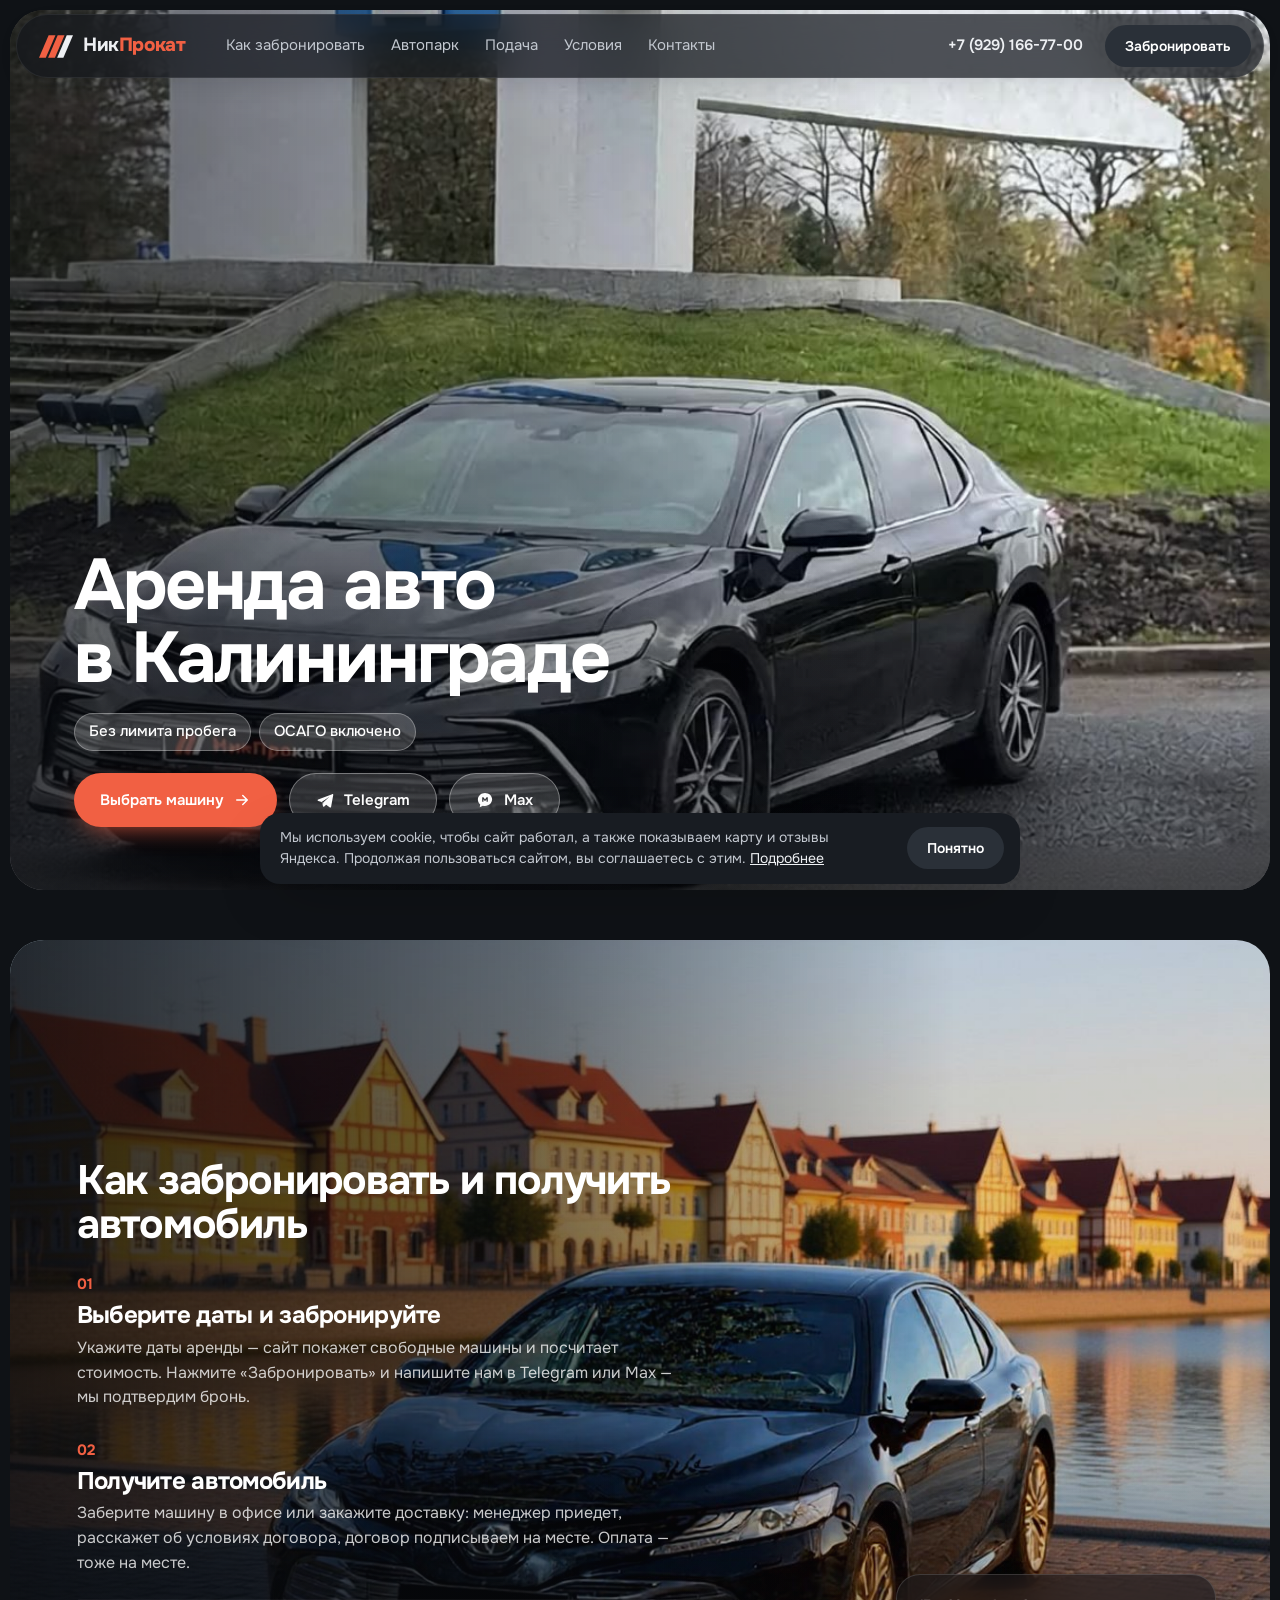
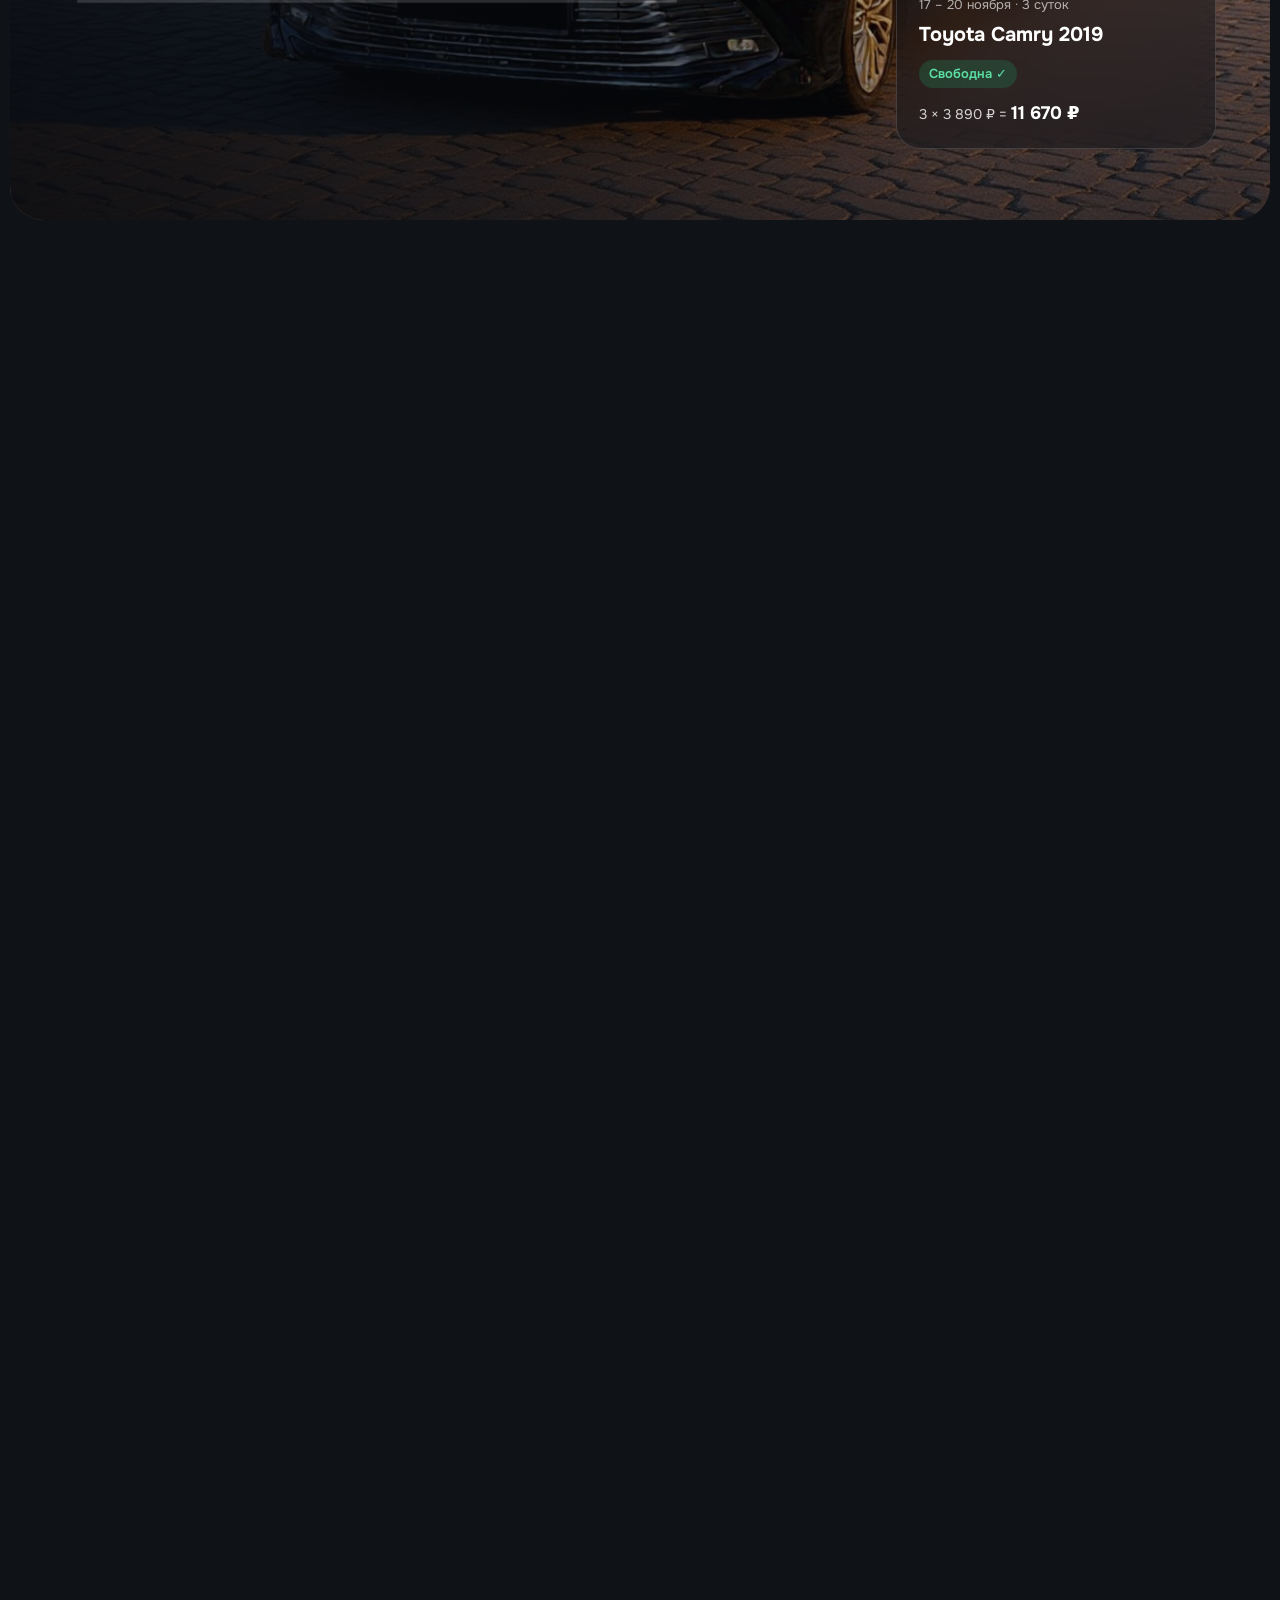
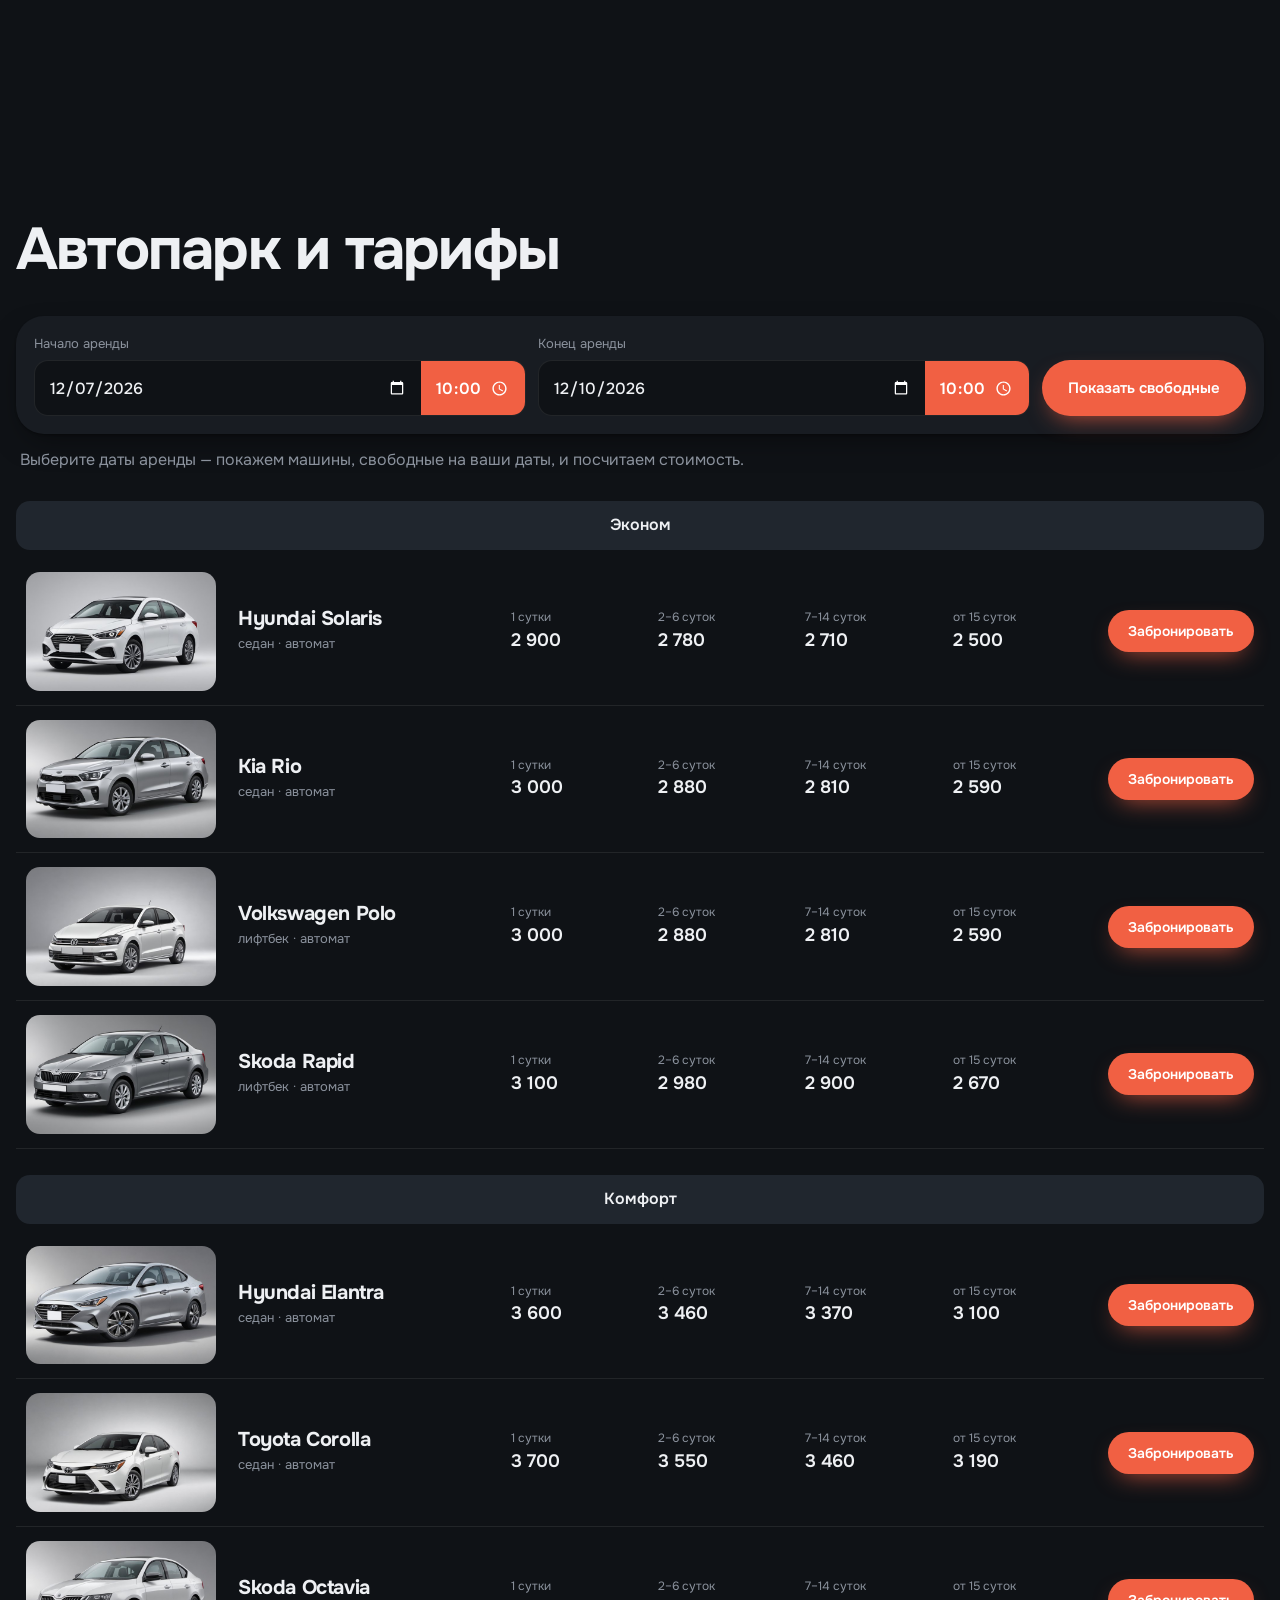
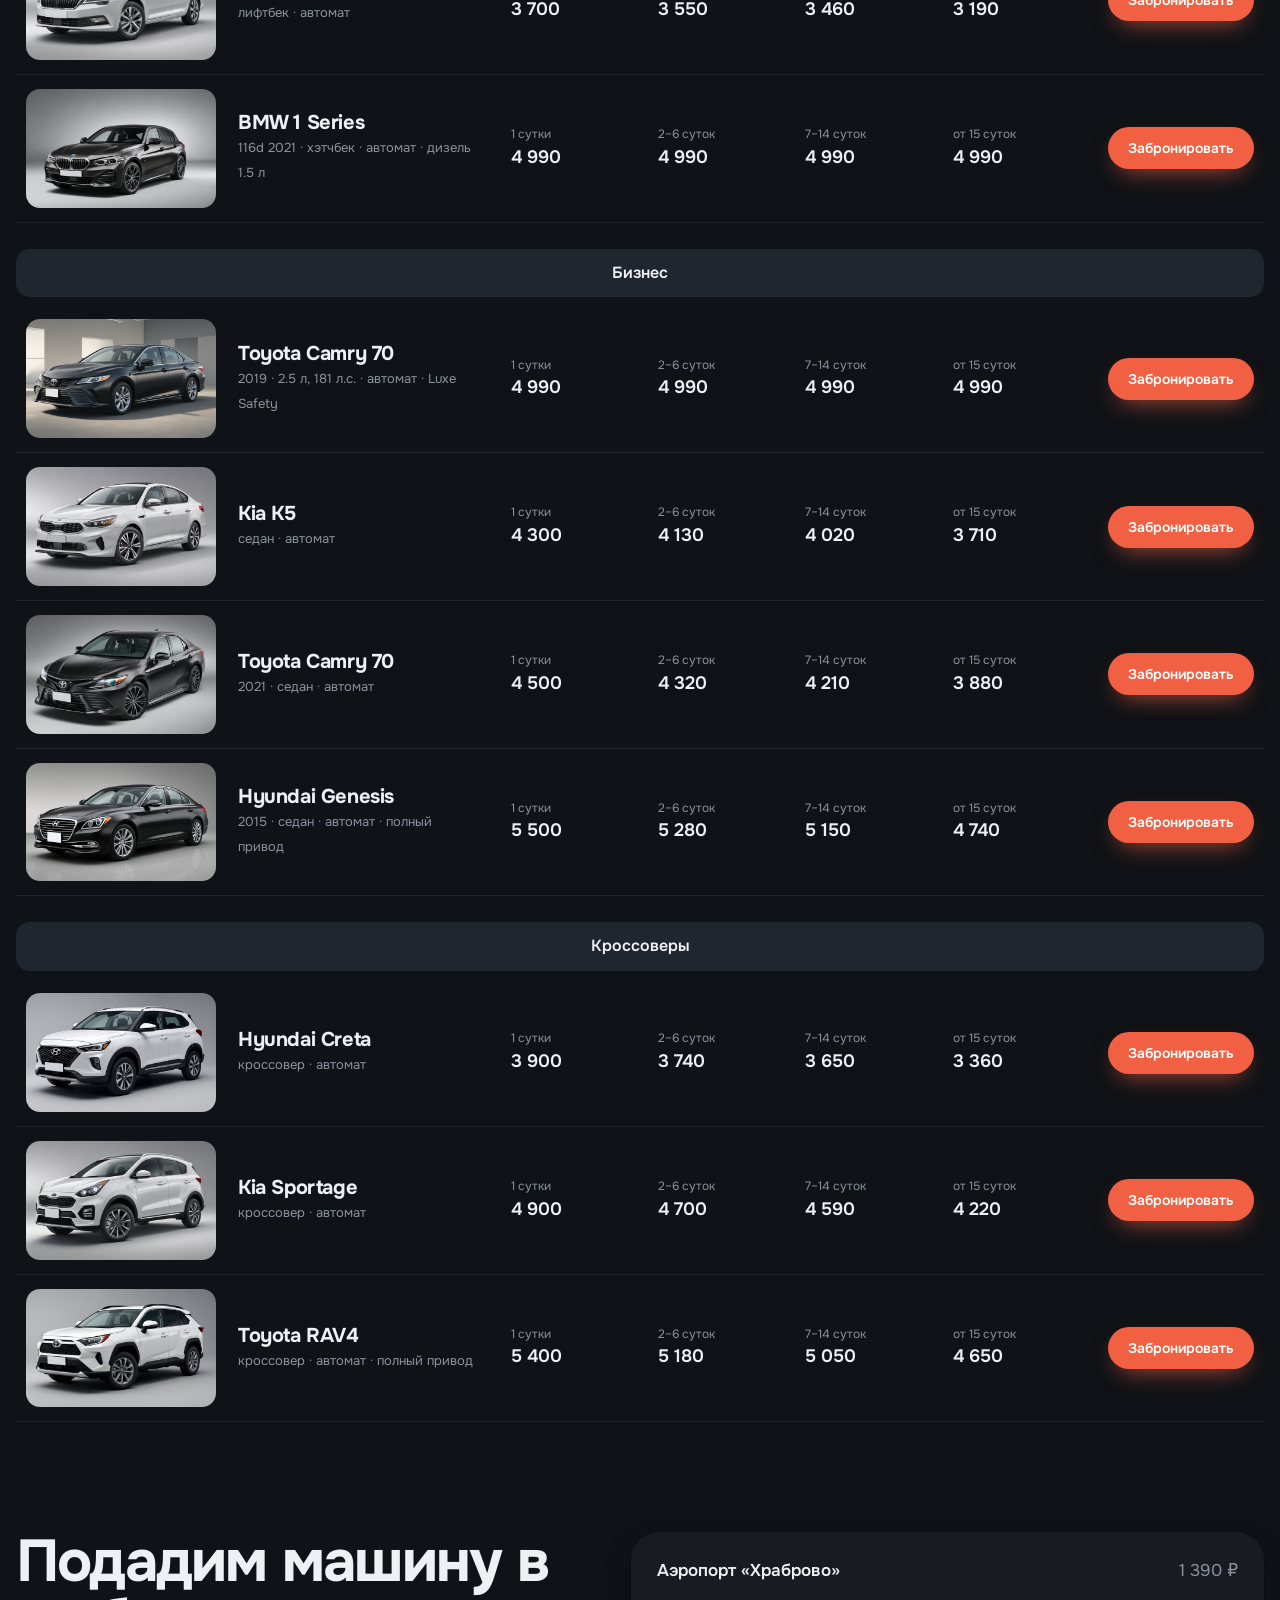
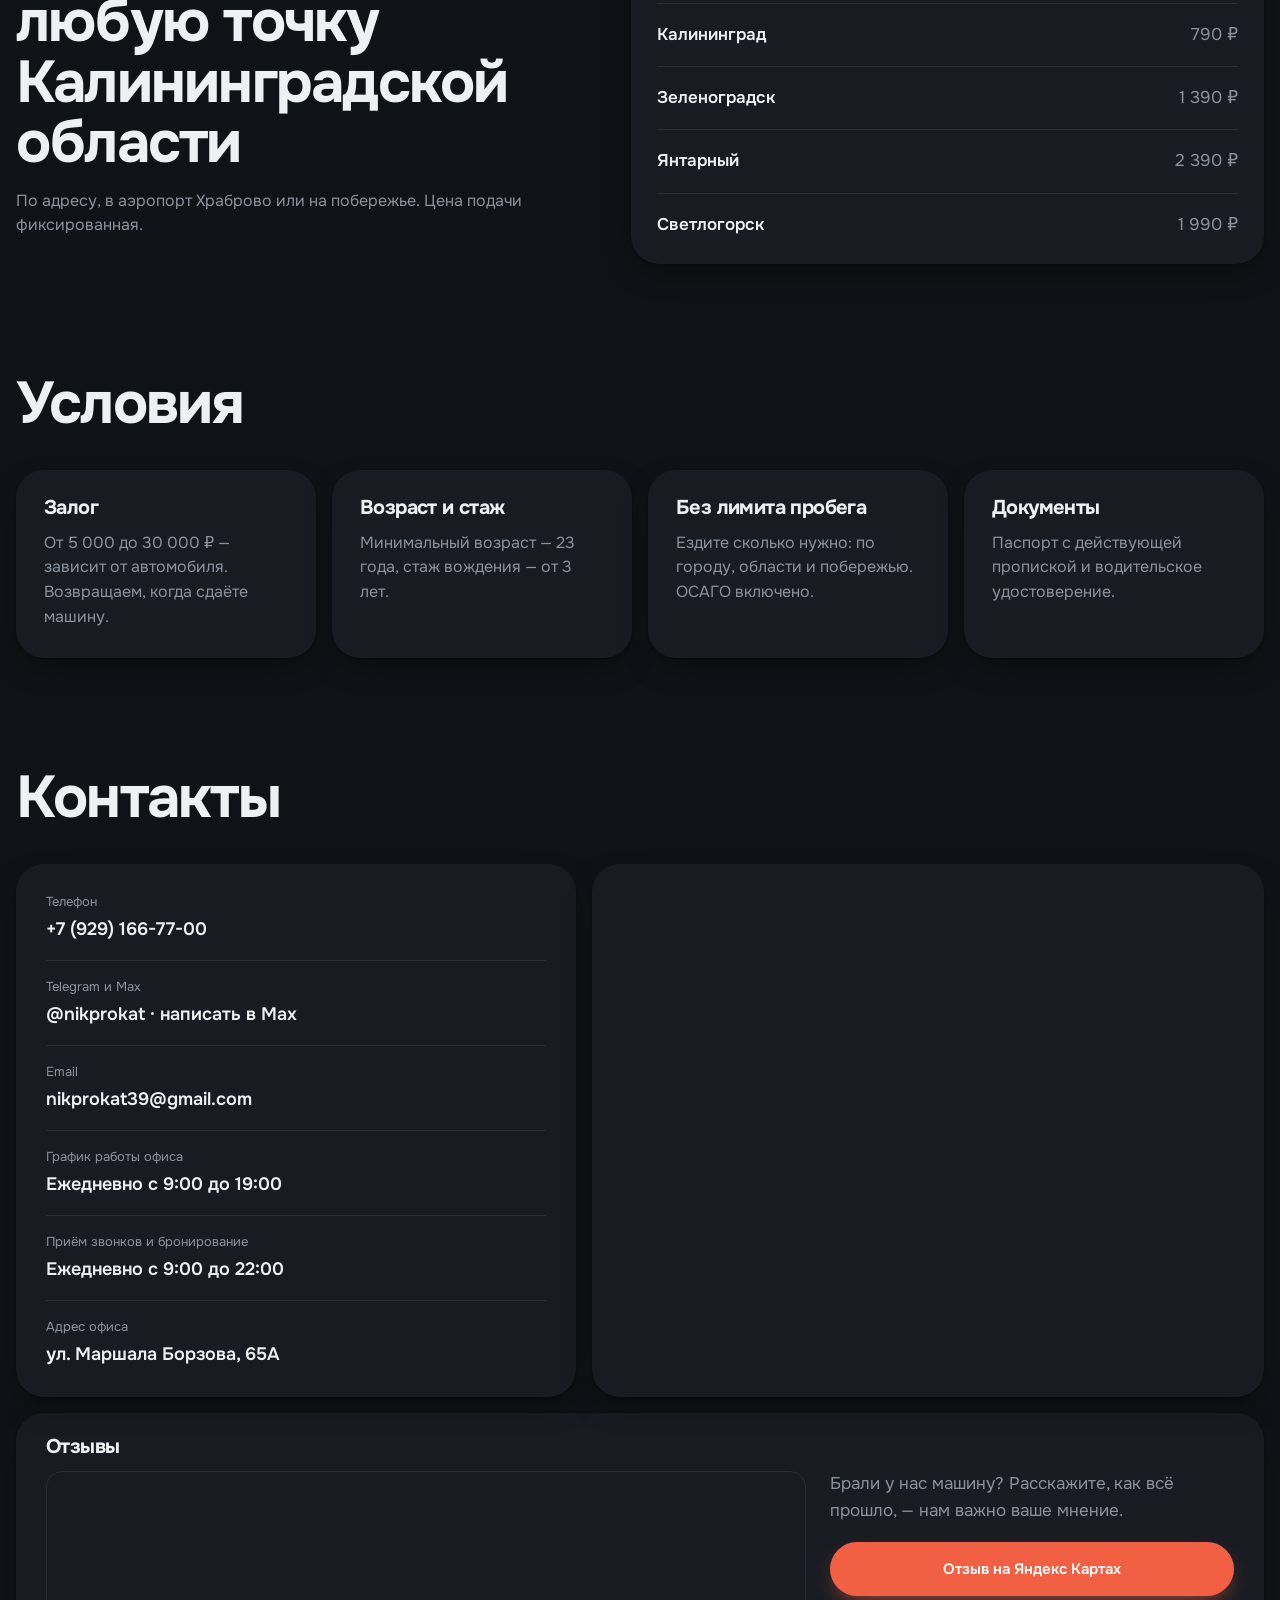
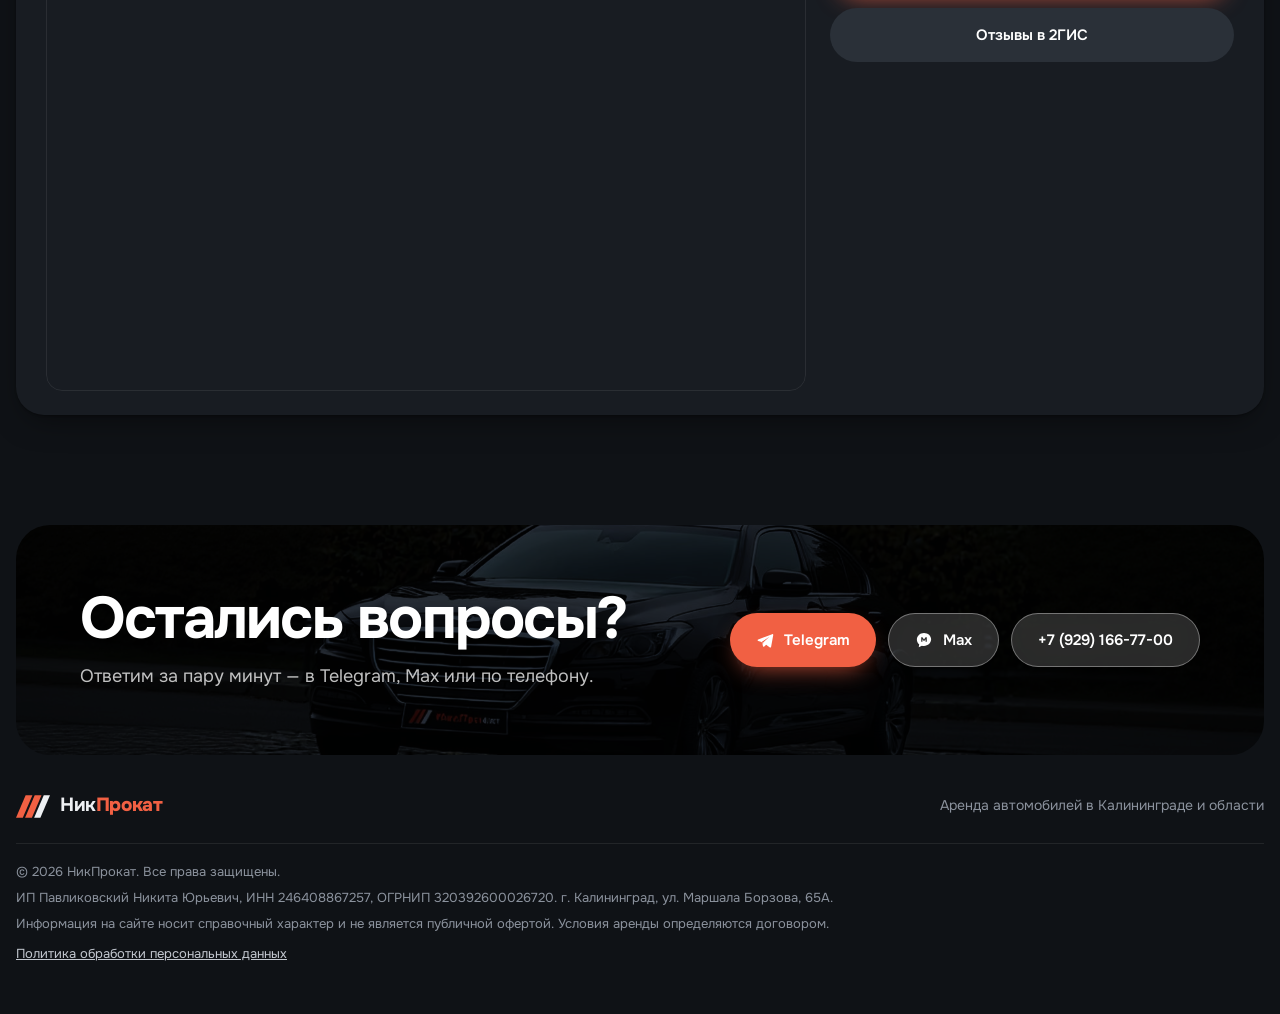
==== commit 931c71f9: "Обновление сайта" ====
--- a/index.html
+++ b/index.html
@@ -1,185 +1,209 @@
-<!doctype html>
-<html lang="ru">
-<head>
-<meta charset="utf-8">
-<meta http-equiv="Content-Security-Policy" content="default-src 'self'; script-src 'self'; style-src 'self' 'unsafe-inline'; img-src 'self' data:; media-src 'self'; font-src 'self'; connect-src 'self'; frame-src https://yandex.ru; object-src 'none'; base-uri 'self'; form-action 'none'">
-<meta name="referrer" content="strict-origin-when-cross-origin">
-<meta name="viewport" content="width=device-width, initial-scale=1, viewport-fit=cover">
-<title>НикПрокат — аренда авто в Калининграде</title>
-<meta name="description" content="Аренда автомобилей в Калининграде. Подача в аэропорт Храброво и по области.">
-<meta name="theme-color" content="#0f1216">
-<link rel="stylesheet" href="fonts/onest.css">
-<link rel="stylesheet" href="site.css?v=14">
-</head>
-<body>
-
-<svg width="0" height="0" style="position:absolute" aria-hidden="true">
-  <symbol id="mark" viewBox="0 0 120 80">
-    <path d="M34 0h24L24 80H0z" fill="#f16043"/>
-    <path d="M66 0h24L56 80H32z" fill="#f16043"/>
-    <path d="M98 0h22L86 80H64z" fill="currentColor"/>
-  </symbol>
-  <symbol id="arrow" viewBox="0 0 24 24"><path d="M5 12h13m-5-6 6 6-6 6" fill="none" stroke="currentColor" stroke-width="2" stroke-linecap="round" stroke-linejoin="round"/></symbol>
-  <symbol id="max" viewBox="0 0 24 24"><path d="M12 2.5c-5.3 0-9.5 3.9-9.5 8.8 0 2.6 1.2 4.9 3.1 6.5L5 21.5l4.2-1.9c.9.2 1.8.3 2.8.3 5.3 0 9.5-3.9 9.5-8.8S17.3 2.5 12 2.5Zm-3.7 11.9V8.3h1.6l2.1 3 2.1-3h1.6v6.1h-1.6v-3.5l-2.1 2.9-2.1-2.9v3.5H8.3Z" fill="currentColor"/></symbol>
-  <symbol id="tg" viewBox="0 0 24 24"><path d="M21.5 4.2 2.9 11.4c-1 .4-1 1.7.1 2l4.6 1.4 1.8 5.6c.2.7 1.1.9 1.6.4l2.6-2.5 4.9 3.6c.6.4 1.4.1 1.6-.6L23 5.4c.2-.9-.7-1.6-1.5-1.2Zm-3.6 3.5-8.3 7.6-.3 3.1-1.3-4.2 9.9-6.5Z" fill="currentColor"/></symbol>
-</svg>
-
-<header class="nav" id="nav">
-  <a class="logo" href="#top" aria-label="НикПрокат — наверх">
-    <svg class="logo__mark"><use href="#mark"/></svg>
-    <span class="logo__word">Ник<b>Прокат</b></span>
-  </a>
-  <nav class="nav__links" aria-label="Разделы">
-    <a href="#how">Как забронировать</a>
-    <a href="#fleet">Автопарк</a>
-    <a href="#delivery">Подача</a>
-    <a href="#terms">Условия</a>
-    <a href="#info">Контакты</a>
-  </nav>
-  <a class="nav__phone" href="tel:+79291667700">+7 (929) 166-77-00</a>
-  <a class="btn btn--dark btn--sm" href="#fleet">Забронировать</a>
-</header>
-
-<main id="top">
-
-<!-- ГЛАВНЫЙ ЭКРАН -->
-<section class="hero" id="hero">
-  <div class="hero__media" id="heroMedia"></div>
-  <div class="hero__shade"></div>
-
-  <div class="hero__copy">
-    <h1 class="hero__title">Аренда авто<br>в Калининграде</h1>
-    <ul class="hero__tags"><li class="chip chip--glass">Без лимита пробега</li><li class="chip chip--glass">ОСАГО включено</li></ul>
-    <div class="hero__cta">
-      <a class="btn" href="#fleet">Выбрать машину <svg class="i"><use href="#arrow"/></svg></a>
-      <a class="btn btn--glass" href="https://t.me/nikprokat" target="_blank" rel="noopener"><svg class="i"><use href="#tg"/></svg> Telegram</a>
-      <a class="btn btn--glass js-max" href="https://web.max.ru/557016128" target="_blank" rel="noopener"><svg class="i"><use href="#max"/></svg> Max</a>
-    </div>
-  </div>
-
-</section>
-
-<!-- КАК ЗАБРОНИРОВАТЬ -->
-<section class="section wrap" id="how">
-  <div class="head"><h2 class="h2">Как забронировать и получить автомобиль</h2></div>
-  <div class="steps steps--2">
-    <div class="step"><span class="step__n">01</span><h3>Выберите даты и забронируйте</h3><p>Укажите даты аренды — сайт покажет свободные машины и посчитает стоимость. Выберите автомобиль и оставьте заявку, мы подтвердим бронь.</p></div>
-    <div class="step"><span class="step__n">02</span><h3>Получите автомобиль</h3><p>Заберите машину в офисе или закажите доставку: менеджер приедет, расскажет об условиях договора, договор подписываем на месте. Оплата — тоже на месте.</p></div>
-  </div>
-</section>
-
-<!-- АВТОПАРК -->
-<section class="section wrap" id="fleet">
-  <div class="head">
-    <h2 class="h2">Автопарк и тарифы</h2>
-  </div>
-  <form class="when" id="when">
-    <label class="when__f"><span>Начало аренды</span><span class="when__in"><input type="date" id="fFrom" required><input type="time" id="fFromT" value="10:00" step="1800"></span></label>
-    <label class="when__f"><span>Конец аренды</span><span class="when__in"><input type="date" id="fTo" required><input type="time" id="fToT" value="10:00" step="1800"></span></label>
-    <button class="btn" type="submit">Показать свободные</button>
-  </form>
-  <p class="when__note" id="whenNote">Выберите даты аренды — покажем машины, свободные на ваши даты, и посчитаем стоимость.</p>
-  <div class="tariffs" id="fleetList"></div>
-</section>
-
-<!-- ПОДАЧА -->
-<section class="section wrap" id="delivery">
-  <div class="delivery">
-    <div>
-      <h2 class="h2">Подадим машину в любую точку Калининградской области</h2>
-      <p class="muted">По адресу, в аэропорт Храброво или на побережье. Цена подачи фиксированная.</p>
-    </div>
-    <ul class="places" id="places"></ul>
-  </div>
-</section>
-
-<!-- УСЛОВИЯ -->
-<section class="section wrap" id="terms">
-  <div class="head"><h2 class="h2">Условия</h2></div>
-  <div class="terms">
-    <div class="term"><h3>Залог</h3><p>От 5 000 до 30 000 ₽ — зависит от автомобиля. Возвращаем, когда сдаёте машину.</p></div>
-    <div class="term"><h3>Возраст и стаж</h3><p>Минимальный возраст — 23 года, стаж вождения — от 3 лет.</p></div>
-    <div class="term"><h3>Без лимита пробега</h3><p>Ездите сколько нужно: по городу, области и побережью. ОСАГО включено.</p></div>
-    <div class="term"><h3>Документы</h3><p>Паспорт с действующей пропиской и водительское удостоверение.</p></div>
-  </div>
-</section>
-
-<!-- КОНТАКТЫ -->
-<section class="section wrap" id="info">
-  <div class="head"><h2 class="h2">Контакты</h2></div>
-  <div class="contacts">
-    <dl class="contacts__list">
-      <div><dt>Телефон</dt><dd><a href="tel:+79291667700">+7 (929) 166-77-00</a></dd></div>
-      <div><dt>Telegram и Max</dt><dd><a href="https://t.me/nikprokat" target="_blank" rel="noopener">@nikprokat</a> · <a class="js-max" href="https://web.max.ru/557016128" target="_blank" rel="noopener">написать в Max</a></dd></div>
-      <div data-c="email" hidden><dt>Email</dt><dd><a></a></dd></div>
-      <div><dt>График работы офиса</dt><dd>Ежедневно с 9:00 до 19:00</dd></div>
-      <div><dt>Приём звонков и бронирование</dt><dd>Ежедневно с 9:00 до 22:00</dd></div>
-      <div data-c="address" hidden><dt>Адрес офиса</dt><dd></dd></div>
-    </dl>
-    <div class="contacts__map" data-c="map" hidden></div>
-  </div>
-  <div class="reviews" data-c="reviews" hidden></div>
-</section>
-
-<section class="wrap" id="contacts">
-  <div class="cta">
-    <div>
-      <h2 class="h2">Остались вопросы?</h2>
-      <p>Ответим за пару минут — в Telegram, Max или по телефону.</p>
-    </div>
-    <div class="cta__btns">
-      <a class="btn" href="https://t.me/nikprokat" target="_blank" rel="noopener"><svg class="i"><use href="#tg"/></svg> Telegram</a>
-      <a class="btn btn--glass js-max" href="https://web.max.ru/557016128" target="_blank" rel="noopener"><svg class="i"><use href="#max"/></svg> Max</a>
-      <a class="btn btn--glass" href="tel:+79291667700">+7 (929) 166-77-00</a>
-    </div>
-  </div>
-</section>
-
-<footer class="footer wrap">
-  <div class="footer__top">
-    <a class="logo" href="#top"><svg class="logo__mark"><use href="#mark"/></svg><span class="logo__word">Ник<b>Прокат</b></span></a>
-    <span class="muted">Аренда автомобилей в Калининграде и области</span>
-  </div>
-  <div class="footer__legal">
-    <p>© 2026 НикПрокат. Все права защищены.</p>
-    <p class="op-line">ИП Павликовский Никита Юрьевич, ИНН 246408867257, ОГРНИП 320392600026720. г. Калининград, ул. Маршала Борзова, 65А.</p>
-    <p>Информация на сайте носит справочный характер и не является публичной офертой. Условия аренды определяются договором.</p>
-    <p class="footer__links"><a href="privacy.html">Политика обработки персональных данных</a></p>
-  </div>
-</footer>
-</main>
-
-<!-- ОКНО БРОНИ -->
-<dialog class="book" id="book">
-  <div class="book__card">
-    <button class="book__x" id="bookClose" aria-label="Закрыть">×</button>
-    <div class="book__gallery">
-      <img class="book__img" id="bookImg" alt="">
-      <div class="book__thumbs" id="bookThumbs"></div>
-    </div>
-    <div class="book__body">
-      <h3 id="bookName"></h3>
-      <p class="muted" id="bookSub"></p>
-      <div class="book__dates">
-        <label>Начало<input type="date" id="dFrom"></label>
-        <label>Конец<input type="date" id="dTo"></label>
-      </div>
-      <div class="book__status" id="bookStatus"></div>
-      <div class="book__lead" id="bookLead">
-        <p class="book__how">Чтобы забронировать, напишите или позвоните нам — текст заявки скопируется сам, останется вставить его в чат.</p>
-        <a class="btn btn--wide js-send" href="https://t.me/nikprokat" target="_blank" rel="noopener"><svg class="i"><use href="#tg"/></svg> Забронировать в Telegram</a>
-        <a class="btn btn--wide btn--dark js-send" href="https://web.max.ru/557016128" target="_blank" rel="noopener"><svg class="i"><use href="#max"/></svg> Забронировать в Max</a>
-        <a class="btn btn--wide btn--line" href="tel:+79291667700">Позвонить: +7 (929) 166-77-00</a>
-      </div>
-    </div>
-  </div>
-</dialog>
-
-<div class="cookie" id="cookie" hidden>
-  <p>Мы используем cookie, чтобы сайт работал, а также показываем карту и отзывы Яндекса. Продолжая пользоваться сайтом, вы соглашаетесь с этим. <a href="privacy.html">Подробнее</a></p>
-  <button class="btn btn--dark btn--sm" type="button" id="cookieOk">Понятно</button>
-</div>
-
-<script src="site.js?v=18"></script>
-</body>
-</html>
+<!doctype html>
+<html lang="ru">
+<head>
+<meta charset="utf-8">
+<meta http-equiv="Content-Security-Policy" content="default-src 'self'; script-src 'self'; style-src 'self' 'unsafe-inline'; img-src 'self' data:; media-src 'self'; font-src 'self'; connect-src 'self'; frame-src https://yandex.ru; object-src 'none'; base-uri 'self'; form-action 'none'">
+<meta name="referrer" content="strict-origin-when-cross-origin">
+<meta name="viewport" content="width=device-width, initial-scale=1, viewport-fit=cover">
+<title>НикПрокат — аренда авто в Калининграде</title>
+<meta name="description" content="Аренда автомобилей в Калининграде. Подача в аэропорт Храброво и по области.">
+<meta name="theme-color" content="#0f1216">
+<link rel="stylesheet" href="fonts/onest.css">
+<link rel="stylesheet" href="site.css?v=15">
+</head>
+<body>
+
+<svg width="0" height="0" style="position:absolute" aria-hidden="true">
+  <symbol id="mark" viewBox="0 0 120 80">
+    <path d="M34 0h24L24 80H0z" fill="#f16043"/>
+    <path d="M66 0h24L56 80H32z" fill="#f16043"/>
+    <path d="M98 0h22L86 80H64z" fill="currentColor"/>
+  </symbol>
+  <symbol id="arrow" viewBox="0 0 24 24"><path d="M5 12h13m-5-6 6 6-6 6" fill="none" stroke="currentColor" stroke-width="2" stroke-linecap="round" stroke-linejoin="round"/></symbol>
+  <symbol id="max" viewBox="0 0 24 24"><path d="M12 2.5c-5.3 0-9.5 3.9-9.5 8.8 0 2.6 1.2 4.9 3.1 6.5L5 21.5l4.2-1.9c.9.2 1.8.3 2.8.3 5.3 0 9.5-3.9 9.5-8.8S17.3 2.5 12 2.5Zm-3.7 11.9V8.3h1.6l2.1 3 2.1-3h1.6v6.1h-1.6v-3.5l-2.1 2.9-2.1-2.9v3.5H8.3Z" fill="currentColor"/></symbol>
+  <symbol id="tg" viewBox="0 0 24 24"><path d="M21.5 4.2 2.9 11.4c-1 .4-1 1.7.1 2l4.6 1.4 1.8 5.6c.2.7 1.1.9 1.6.4l2.6-2.5 4.9 3.6c.6.4 1.4.1 1.6-.6L23 5.4c.2-.9-.7-1.6-1.5-1.2Zm-3.6 3.5-8.3 7.6-.3 3.1-1.3-4.2 9.9-6.5Z" fill="currentColor"/></symbol>
+</svg>
+
+<header class="nav" id="nav">
+  <a class="logo" href="#top" aria-label="НикПрокат — наверх">
+    <svg class="logo__mark"><use href="#mark"/></svg>
+    <span class="logo__word">Ник<b>Прокат</b></span>
+  </a>
+  <nav class="nav__links" aria-label="Разделы">
+    <a href="#how">Как забронировать</a>
+    <a href="#fleet">Автопарк</a>
+    <a href="#delivery">Подача</a>
+    <a href="#terms">Условия</a>
+    <a href="#info">Контакты</a>
+  </nav>
+  <a class="nav__phone" href="tel:+79291667700">+7 (929) 166-77-00</a>
+  <a class="btn btn--dark btn--sm" href="#fleet">Забронировать</a>
+</header>
+
+<main id="top">
+
+<!-- ГЛАВНЫЙ ЭКРАН -->
+<section class="hero" id="hero">
+  <div class="hero__media" id="heroMedia"></div>
+  <div class="hero__shade"></div>
+
+  <div class="hero__copy">
+    <h1 class="hero__title">Аренда авто<br>в Калининграде</h1>
+    <ul class="hero__tags"><li class="chip chip--glass">Без лимита пробега</li><li class="chip chip--glass">ОСАГО включено</li></ul>
+    <div class="hero__cta">
+      <a class="btn" href="#fleet">Выбрать машину <svg class="i"><use href="#arrow"/></svg></a>
+      <a class="btn btn--glass" href="https://t.me/nikprokat" target="_blank" rel="noopener"><svg class="i"><use href="#tg"/></svg> Telegram</a>
+      <a class="btn btn--glass js-max" href="https://web.max.ru/557016128" target="_blank" rel="noopener"><svg class="i"><use href="#max"/></svg> Max</a>
+    </div>
+  </div>
+
+</section>
+
+<!-- КАК ЗАБРОНИРОВАТЬ: история, которая меняется при прокрутке -->
+<section class="story" id="how">
+  <div class="story__pin">
+    <div class="story__media">
+      <img class="story__img on" src="img/story-1.jpg" alt="Toyota Camry на набережной в Калининграде" loading="lazy">
+      <img class="story__img" src="img/story-2.jpg" alt="BMW 1 Series на трассе вдоль моря" loading="lazy">
+    </div>
+    <div class="story__shade"></div>
+    <div class="story__text">
+      <h2 class="h2">Как забронировать и получить автомобиль</h2>
+      <div class="story__steps">
+        <div class="story__step on"><span class="step__n">01</span><h3>Выберите даты и забронируйте</h3><p>Укажите даты аренды — сайт покажет свободные машины и посчитает стоимость. Нажмите «Забронировать» и напишите нам в Telegram или Max — мы подтвердим бронь.</p></div>
+        <div class="story__step"><span class="step__n">02</span><h3>Получите автомобиль</h3><p>Заберите машину в офисе или закажите доставку: менеджер приедет, расскажет об условиях договора, договор подписываем на месте. Оплата — тоже на месте.</p></div>
+      </div>
+      <div class="story__bar"><i></i></div>
+    </div>
+    <div class="story__ui">
+      <div class="story__card on">
+        <small>17 – 20 ноября · 3 суток</small>
+        <b>Toyota Camry 2019</b>
+        <span class="story__ok">Свободна ✓</span>
+        <div class="story__sum">3 × 3 890 ₽ = <b>11 670 ₽</b></div>
+      </div>
+      <div class="story__card">
+        <small>Подача автомобиля</small>
+        <b>Аэропорт «Храброво»</b>
+        <span class="story__ok">Договор и оплата на месте</span>
+        <div class="story__sum">или заберите в офисе на Маршала Борзова, 65А</div>
+      </div>
+    </div>
+  </div>
+</section>
+
+<!-- АВТОПАРК -->
+<section class="section wrap" id="fleet">
+  <div class="head">
+    <h2 class="h2">Автопарк и тарифы</h2>
+  </div>
+  <form class="when" id="when">
+    <label class="when__f"><span>Начало аренды</span><span class="when__in"><input type="date" id="fFrom" required><input type="time" id="fFromT" value="10:00" step="1800"></span></label>
+    <label class="when__f"><span>Конец аренды</span><span class="when__in"><input type="date" id="fTo" required><input type="time" id="fToT" value="10:00" step="1800"></span></label>
+    <button class="btn" type="submit">Показать свободные</button>
+  </form>
+  <p class="when__note" id="whenNote">Выберите даты аренды — покажем машины, свободные на ваши даты, и посчитаем стоимость.</p>
+  <div class="tariffs" id="fleetList"></div>
+</section>
+
+<!-- ПОДАЧА -->
+<section class="section wrap" id="delivery">
+  <div class="delivery">
+    <div>
+      <h2 class="h2">Подадим машину в любую точку Калининградской области</h2>
+      <p class="muted">По адресу, в аэропорт Храброво или на побережье. Цена подачи фиксированная.</p>
+    </div>
+    <ul class="places" id="places"></ul>
+  </div>
+</section>
+
+<!-- УСЛОВИЯ -->
+<section class="section wrap" id="terms">
+  <div class="head"><h2 class="h2">Условия</h2></div>
+  <div class="terms">
+    <div class="term"><h3>Залог</h3><p>От 5 000 до 30 000 ₽ — зависит от автомобиля. Возвращаем, когда сдаёте машину.</p></div>
+    <div class="term"><h3>Возраст и стаж</h3><p>Минимальный возраст — 23 года, стаж вождения — от 3 лет.</p></div>
+    <div class="term"><h3>Без лимита пробега</h3><p>Ездите сколько нужно: по городу, области и побережью. ОСАГО включено.</p></div>
+    <div class="term"><h3>Документы</h3><p>Паспорт с действующей пропиской и водительское удостоверение.</p></div>
+  </div>
+</section>
+
+<!-- КОНТАКТЫ -->
+<section class="section wrap" id="info">
+  <div class="head"><h2 class="h2">Контакты</h2></div>
+  <div class="contacts">
+    <dl class="contacts__list">
+      <div><dt>Телефон</dt><dd><a href="tel:+79291667700">+7 (929) 166-77-00</a></dd></div>
+      <div><dt>Telegram и Max</dt><dd><a href="https://t.me/nikprokat" target="_blank" rel="noopener">@nikprokat</a> · <a class="js-max" href="https://web.max.ru/557016128" target="_blank" rel="noopener">написать в Max</a></dd></div>
+      <div data-c="email" hidden><dt>Email</dt><dd><a></a></dd></div>
+      <div><dt>График работы офиса</dt><dd>Ежедневно с 9:00 до 19:00</dd></div>
+      <div><dt>Приём звонков и бронирование</dt><dd>Ежедневно с 9:00 до 22:00</dd></div>
+      <div data-c="address" hidden><dt>Адрес офиса</dt><dd></dd></div>
+    </dl>
+    <div class="contacts__map" data-c="map" hidden></div>
+  </div>
+  <div class="reviews" data-c="reviews" hidden></div>
+</section>
+
+<section class="wrap" id="contacts">
+  <div class="cta">
+    <div>
+      <h2 class="h2">Остались вопросы?</h2>
+      <p>Ответим за пару минут — в Telegram, Max или по телефону.</p>
+    </div>
+    <div class="cta__btns">
+      <a class="btn" href="https://t.me/nikprokat" target="_blank" rel="noopener"><svg class="i"><use href="#tg"/></svg> Telegram</a>
+      <a class="btn btn--glass js-max" href="https://web.max.ru/557016128" target="_blank" rel="noopener"><svg class="i"><use href="#max"/></svg> Max</a>
+      <a class="btn btn--glass" href="tel:+79291667700">+7 (929) 166-77-00</a>
+    </div>
+  </div>
+</section>
+
+<footer class="footer wrap">
+  <div class="footer__top">
+    <a class="logo" href="#top"><svg class="logo__mark"><use href="#mark"/></svg><span class="logo__word">Ник<b>Прокат</b></span></a>
+    <span class="muted">Аренда автомобилей в Калининграде и области</span>
+  </div>
+  <div class="footer__legal">
+    <p>© 2026 НикПрокат. Все права защищены.</p>
+    <p class="op-line">ИП Павликовский Никита Юрьевич, ИНН 246408867257, ОГРНИП 320392600026720. г. Калининград, ул. Маршала Борзова, 65А.</p>
+    <p>Информация на сайте носит справочный характер и не является публичной офертой. Условия аренды определяются договором.</p>
+    <p class="footer__links"><a href="privacy.html">Политика обработки персональных данных</a></p>
+  </div>
+</footer>
+</main>
+
+<!-- ОКНО БРОНИ -->
+<dialog class="book" id="book">
+  <div class="book__card">
+    <button class="book__x" id="bookClose" aria-label="Закрыть">×</button>
+    <div class="book__gallery">
+      <img class="book__img" id="bookImg" alt="">
+      <div class="book__thumbs" id="bookThumbs"></div>
+    </div>
+    <div class="book__body">
+      <h3 id="bookName"></h3>
+      <p class="muted" id="bookSub"></p>
+      <div class="book__dates">
+        <label>Начало<input type="date" id="dFrom"></label>
+        <label>Конец<input type="date" id="dTo"></label>
+      </div>
+      <div class="book__status" id="bookStatus"></div>
+      <div class="book__lead" id="bookLead">
+        <p class="book__how">Чтобы забронировать, напишите или позвоните нам — текст заявки скопируется сам, останется вставить его в чат.</p>
+        <a class="btn btn--wide js-send" href="https://t.me/nikprokat" target="_blank" rel="noopener"><svg class="i"><use href="#tg"/></svg> Забронировать в Telegram</a>
+        <a class="btn btn--wide btn--dark js-send" href="https://web.max.ru/557016128" target="_blank" rel="noopener"><svg class="i"><use href="#max"/></svg> Забронировать в Max</a>
+        <a class="btn btn--wide btn--line" href="tel:+79291667700">Позвонить: +7 (929) 166-77-00</a>
+      </div>
+    </div>
+  </div>
+</dialog>
+
+<div class="cookie" id="cookie" hidden>
+  <p>Мы используем cookie, чтобы сайт работал, а также показываем карту и отзывы Яндекса. Продолжая пользоваться сайтом, вы соглашаетесь с этим. <a href="privacy.html">Подробнее</a></p>
+  <button class="btn btn--dark btn--sm" type="button" id="cookieOk">Понятно</button>
+</div>
+
+<script src="site.js?v=19"></script>
+</body>
+</html>
--- a/site.css
+++ b/site.css
@@ -309,40 +309,40 @@
 .reviews__ya { height: 520px; overflow: hidden; border-radius: 16px; margin-bottom: 14px; }
 .reviews__ya iframe { width: 100%; height: 100%; border: 1px solid var(--line); border-radius: 16px; box-sizing: border-box; }
 @media (max-width: 760px) { .contacts { grid-template-columns: 1fr; } .contacts__list { padding: 6px 20px; } .reviews { padding: 20px; } }
-
-.reviews__grid { display: grid; grid-template-columns: minmax(0, 760px) 1fr; gap: 24px; align-items: start; }
-.reviews__ya { margin-bottom: 0; }
-.reviews__side { display: grid; gap: 12px; align-content: start; }
-.reviews__side p { margin: 0 0 6px; color: var(--muted); font-size: 17px; }
-@media (max-width: 1100px) { .reviews__grid { grid-template-columns: 1fr; } }
-
-/* ---------- юридическое: согласие, cookie, подвал, страницы документов ---------- */
-.agree { display: flex; gap: 10px; align-items: flex-start; font-size: 13px; line-height: 1.45; color: var(--muted); cursor: pointer; }
-.agree input { width: 18px; height: 18px; min-width: 18px; margin: 1px 0 0; padding: 0; accent-color: var(--coral); }
-.agree a { color: var(--ink-2); text-decoration: underline; }
-.btn:disabled { opacity: .45; cursor: not-allowed; box-shadow: none; }
-.cookie { position: fixed; left: 16px; right: 16px; bottom: 16px; z-index: 60; max-width: 760px; margin: 0 auto; display: flex; align-items: center; gap: 16px; padding: 14px 16px 14px 20px; border-radius: 20px; background: var(--paper); box-shadow: 0 20px 60px -20px rgba(0,0,0,.35); font-size: 14px; }
-.cookie[hidden] { display: none; }
-.cookie p { margin: 0; color: var(--ink-2); }
-.cookie a { color: var(--ink); text-decoration: underline; }
-.footer { display: block; }
-.footer__top { display: flex; justify-content: space-between; align-items: center; gap: 16px; flex-wrap: wrap; }
-.footer__legal { margin-top: 22px; padding-top: 18px; border-top: 1px solid var(--line); font-size: 13px; color: var(--muted); }
-.footer__legal p { margin: 0 0 6px; }
-.footer__links { display: flex; flex-wrap: wrap; gap: 6px 22px; margin-top: 10px !important; }
-.footer__links a, .doc a { color: var(--ink-2); text-decoration: underline; }
-.op { background: #fff1c2; color: #7a5b00; border-radius: 4px; padding: 0 3px; }
-.docpage { background: var(--bg); }
-.doc { max-width: 820px; padding: 40px 0 80px; font-size: 16px; line-height: 1.65; }
-.doc h1 { font-size: clamp(28px, 4vw, 40px); line-height: 1.15; margin: 18px 0 8px; }
-.doc h2 { font-size: 20px; margin: 30px 0 8px; }
-.doc ul { padding-left: 22px; }
-.doc__back { font-size: 14px; color: var(--muted) !important; text-decoration: none !important; }
-@media (max-width: 760px) { .cookie { flex-direction: column; align-items: stretch; } }
-
-.book__how { margin: 0 0 4px; font-size: 14px; color: var(--muted); }
-.btn--line { background: transparent; color: var(--ink); box-shadow: none; border: 1px solid var(--line); }
-.btn--line:hover { background: var(--bg); }
+
+.reviews__grid { display: grid; grid-template-columns: minmax(0, 760px) 1fr; gap: 24px; align-items: start; }
+.reviews__ya { margin-bottom: 0; }
+.reviews__side { display: grid; gap: 12px; align-content: start; }
+.reviews__side p { margin: 0 0 6px; color: var(--muted); font-size: 17px; }
+@media (max-width: 1100px) { .reviews__grid { grid-template-columns: 1fr; } }
+
+/* ---------- юридическое: согласие, cookie, подвал, страницы документов ---------- */
+.agree { display: flex; gap: 10px; align-items: flex-start; font-size: 13px; line-height: 1.45; color: var(--muted); cursor: pointer; }
+.agree input { width: 18px; height: 18px; min-width: 18px; margin: 1px 0 0; padding: 0; accent-color: var(--coral); }
+.agree a { color: var(--ink-2); text-decoration: underline; }
+.btn:disabled { opacity: .45; cursor: not-allowed; box-shadow: none; }
+.cookie { position: fixed; left: 16px; right: 16px; bottom: 16px; z-index: 60; max-width: 760px; margin: 0 auto; display: flex; align-items: center; gap: 16px; padding: 14px 16px 14px 20px; border-radius: 20px; background: var(--paper); box-shadow: 0 20px 60px -20px rgba(0,0,0,.35); font-size: 14px; }
+.cookie[hidden] { display: none; }
+.cookie p { margin: 0; color: var(--ink-2); }
+.cookie a { color: var(--ink); text-decoration: underline; }
+.footer { display: block; }
+.footer__top { display: flex; justify-content: space-between; align-items: center; gap: 16px; flex-wrap: wrap; }
+.footer__legal { margin-top: 22px; padding-top: 18px; border-top: 1px solid var(--line); font-size: 13px; color: var(--muted); }
+.footer__legal p { margin: 0 0 6px; }
+.footer__links { display: flex; flex-wrap: wrap; gap: 6px 22px; margin-top: 10px !important; }
+.footer__links a, .doc a { color: var(--ink-2); text-decoration: underline; }
+.op { background: #fff1c2; color: #7a5b00; border-radius: 4px; padding: 0 3px; }
+.docpage { background: var(--bg); }
+.doc { max-width: 820px; padding: 40px 0 80px; font-size: 16px; line-height: 1.65; }
+.doc h1 { font-size: clamp(28px, 4vw, 40px); line-height: 1.15; margin: 18px 0 8px; }
+.doc h2 { font-size: 20px; margin: 30px 0 8px; }
+.doc ul { padding-left: 22px; }
+.doc__back { font-size: 14px; color: var(--muted) !important; text-decoration: none !important; }
+@media (max-width: 760px) { .cookie { flex-direction: column; align-items: stretch; } }
+
+.book__how { margin: 0 0 4px; font-size: 14px; color: var(--muted); }
+.btn--line { background: transparent; color: var(--ink); box-shadow: none; border: 1px solid var(--line); }
+.btn--line:hover { background: var(--bg); }
 
 /* ---------- тёмная тема (2026-11-16): светлый фон резал глаза ---------- */
 :root {
@@ -372,3 +372,63 @@
 .toast { background: #2a3038; }
 .reviews__ya iframe, .contacts__map { border-color: var(--line); }
 .op { background: #4a3b10; color: #ffd76a; }
+
+/* ---------- прокрутка меняет интерфейс ---------- */
+/* главный экран: видео приближается, текст уходит вверх и гаснет, вся сцена чуть отъезжает */
+.hero { scale: calc(1 - var(--p, 0) * .06); transform-origin: 50% 0; }
+.hero__media { scale: calc(1 + var(--p, 0) * .14); }
+.hero__copy { translate: 0 calc(var(--p, 0) * -70px); opacity: calc(1 - var(--p, 0) * 1.7); }
+.hero__shade { opacity: calc(1 + var(--p, 0) * .6); }
+/* меню: после начала прокрутки становится компактнее и плотнее */
+.nav { transition: height .35s, background .35s, top .35s; }
+.nav.small { height: 54px; top: 8px; background: rgba(15, 18, 22, .9); }
+
+/* история «как забронировать»: блок закреплён, шаги и картинки меняются при прокрутке */
+.story { position: relative; height: 260vh; margin: 40px 0; }
+.story__pin { position: sticky; top: 0; height: 100svh; overflow: hidden; }
+.story__media { position: absolute; inset: 10px; border-radius: 34px; overflow: hidden; background: #111; }
+.story__img { position: absolute; inset: 0; width: 100%; height: 100%; object-fit: cover; opacity: 0; scale: calc(1.04 + var(--sp, 0) * .1); transition: opacity 1s ease; }
+.story__img.on { opacity: 1; }
+.story__shade { position: absolute; inset: 10px; border-radius: 34px; pointer-events: none;
+  background: linear-gradient(90deg, rgba(8, 10, 14, .85) 0%, rgba(8, 10, 14, .55) 42%, rgba(8, 10, 14, .1) 75%), linear-gradient(0deg, rgba(8, 10, 14, .5), transparent 40%); }
+.story__text { position: absolute; left: clamp(28px, 6vw, 90px); top: 50%; translate: 0 -50%; width: min(520px, 100% - 56px); color: #fff; }
+.story__text .h2 { margin-bottom: 26px; font-size: clamp(32px, 3.2vw, 46px); line-height: 1.08; }
+.story__text { width: min(600px, 100% - 56px); }
+.story__steps { display: grid; gap: 22px; }
+.story__step { opacity: .32; transition: opacity .5s, translate .5s; translate: 0 6px; }
+.story__step.on { opacity: 1; translate: 0 0; }
+.story__step h3 { font-size: 24px; margin: 6px 0 8px; }
+.story__step p { margin: 0; color: rgba(255, 255, 255, .78); }
+.story__bar { margin-top: 30px; height: 3px; border-radius: 3px; background: rgba(255, 255, 255, .15); overflow: hidden; }
+.story__bar i { display: block; height: 100%; width: calc(var(--sp, 0) * 100%); background: var(--coral); }
+.story__ui { position: absolute; right: clamp(28px, 5vw, 80px); bottom: clamp(36px, 9vh, 90px); width: 320px; }
+.story__card { position: absolute; right: 0; bottom: 0; width: 100%; padding: 20px 22px; border-radius: 24px; color: #fff;
+  background: rgba(20, 23, 28, .55); border: 1px solid rgba(255, 255, 255, .14); backdrop-filter: blur(18px) saturate(1.3); -webkit-backdrop-filter: blur(18px) saturate(1.3);
+  opacity: 0; translate: 0 24px; transition: opacity .6s, translate .6s cubic-bezier(.2, .7, .2, 1); }
+.story__card.on { opacity: 1; translate: 0 0; }
+.story__card small { display: block; color: rgba(255, 255, 255, .65); font-size: 13px; }
+.story__card > b { display: block; font-size: 20px; margin: 4px 0 10px; }
+.story__ok { display: inline-block; padding: 4px 10px; border-radius: 999px; background: rgba(23, 169, 107, .22); color: #5be0a4; font-size: 13px; font-weight: 600; }
+.story__sum { margin-top: 12px; font-size: 14px; color: rgba(255, 255, 255, .8); }
+.story__sum b { font-size: 18px; color: #fff; }
+@media (max-width: 760px) {
+  .story { height: 240vh; }
+  .story__shade { background: linear-gradient(0deg, rgba(8, 10, 14, .92) 0%, rgba(8, 10, 14, .7) 55%, rgba(8, 10, 14, .25) 100%); }
+  .story__text { top: auto; bottom: 34px; translate: none; left: 26px; width: calc(100% - 52px); }
+  .story__text .h2 { font-size: 28px; margin-bottom: 16px; }
+  .story__steps { display: block; position: relative; min-height: 190px; }
+  .story__step { position: absolute; inset: 0 0 auto 0; opacity: 0; }
+  .story__step.on { opacity: 1; }
+  .story__step h3 { font-size: 21px; }
+  .story__step p { font-size: 15px; }
+  .story__ui { left: 26px; right: 26px; top: 90px; bottom: auto; width: auto; }
+  .story__card { top: 0; bottom: auto; padding: 14px 16px; }
+  .story__card > b { font-size: 17px; margin-bottom: 6px; }
+}
+/* кто просит меньше анимаций — показываем всё сразу, без закрепления */
+@media (prefers-reduced-motion: reduce) {
+  .hero, .hero__media, .hero__copy { scale: none; translate: none; opacity: 1; }
+  .story { height: auto; }
+  .story__pin { position: relative; height: auto; min-height: 100svh; }
+  .story__step { opacity: 1; translate: none; }
+}
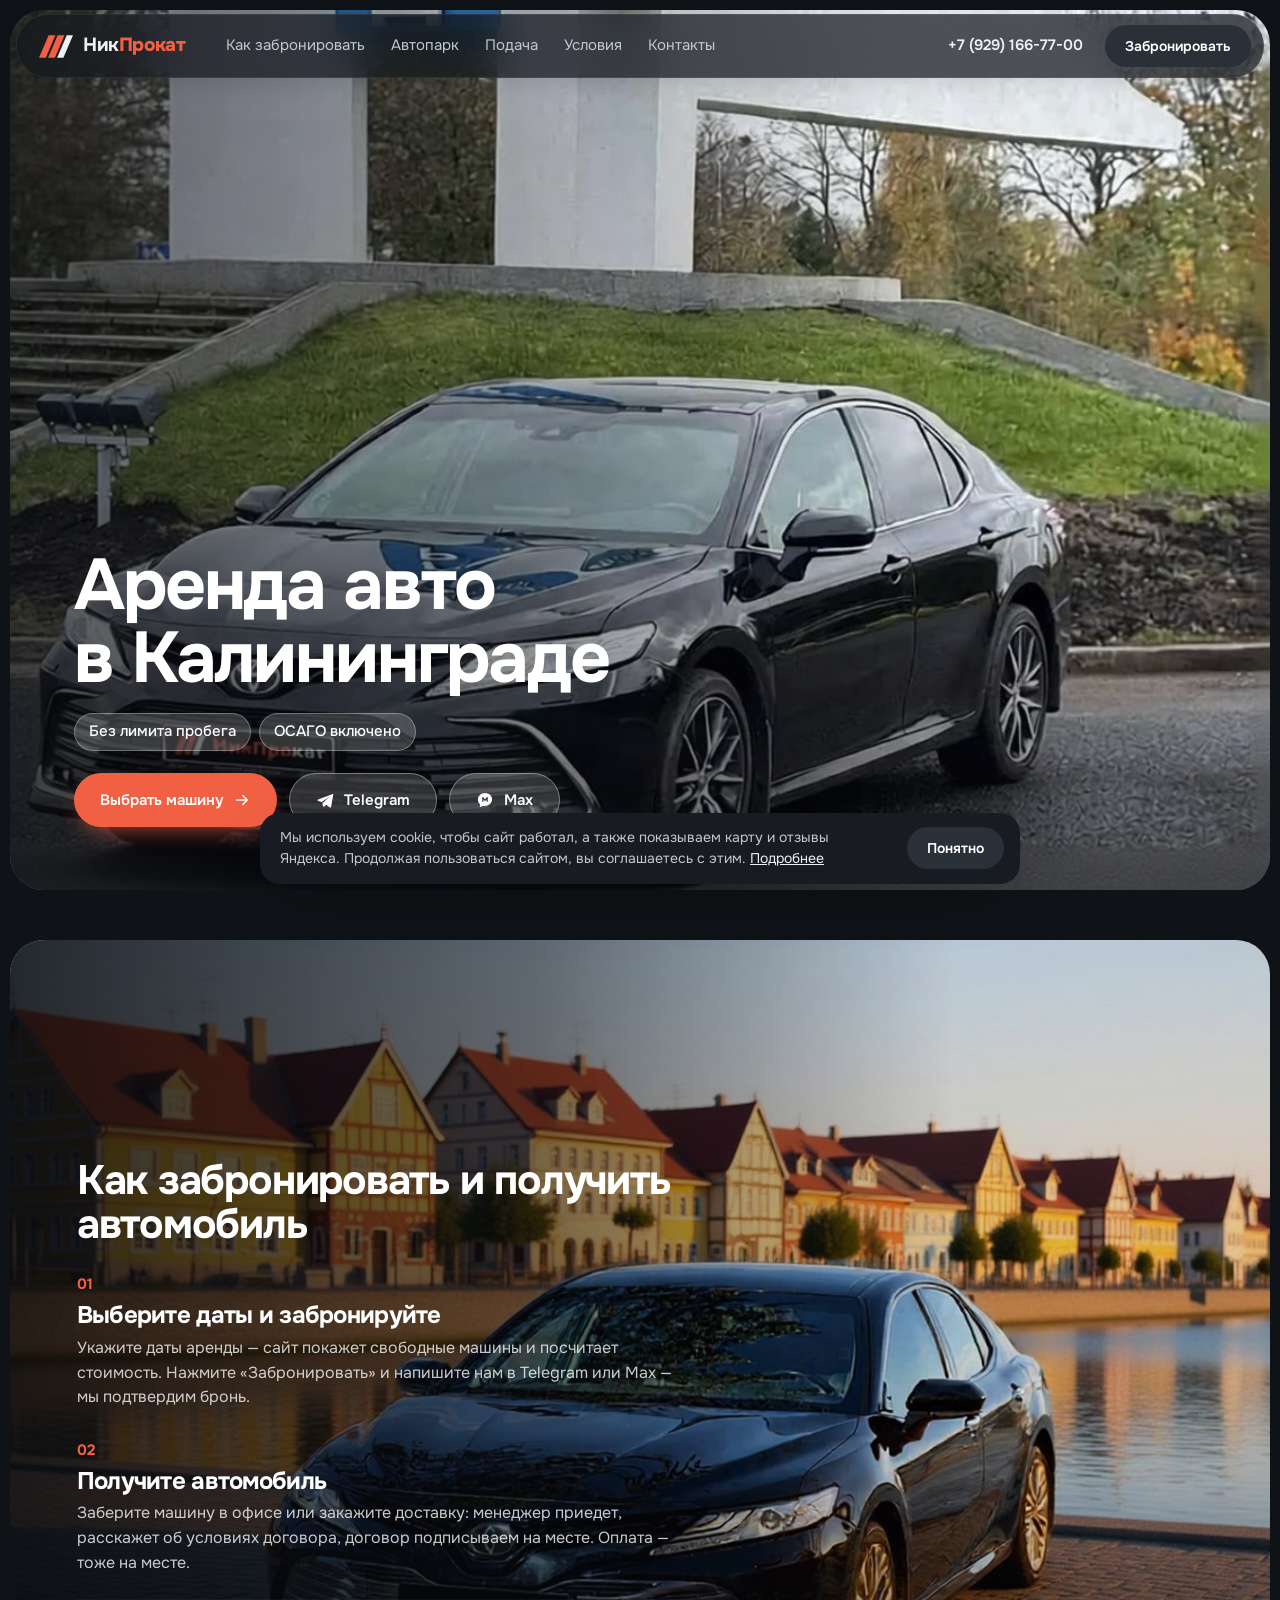
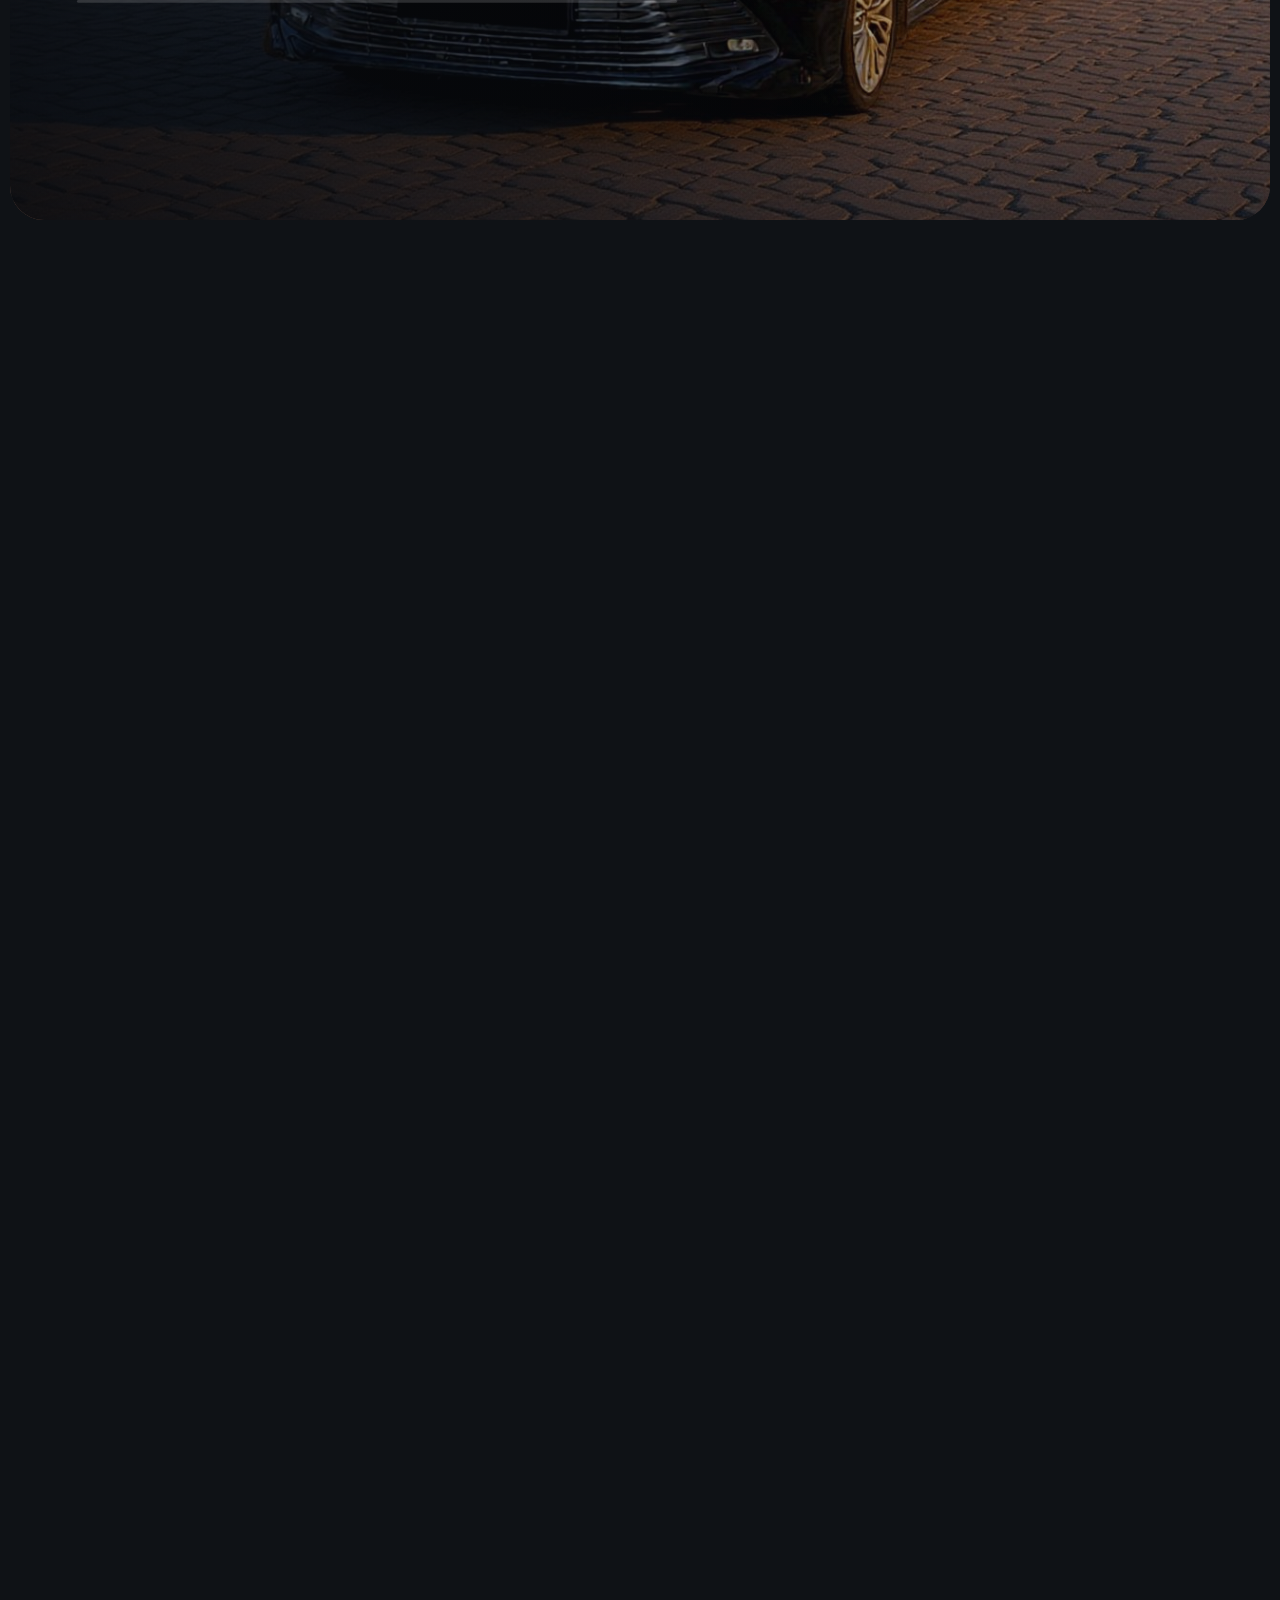
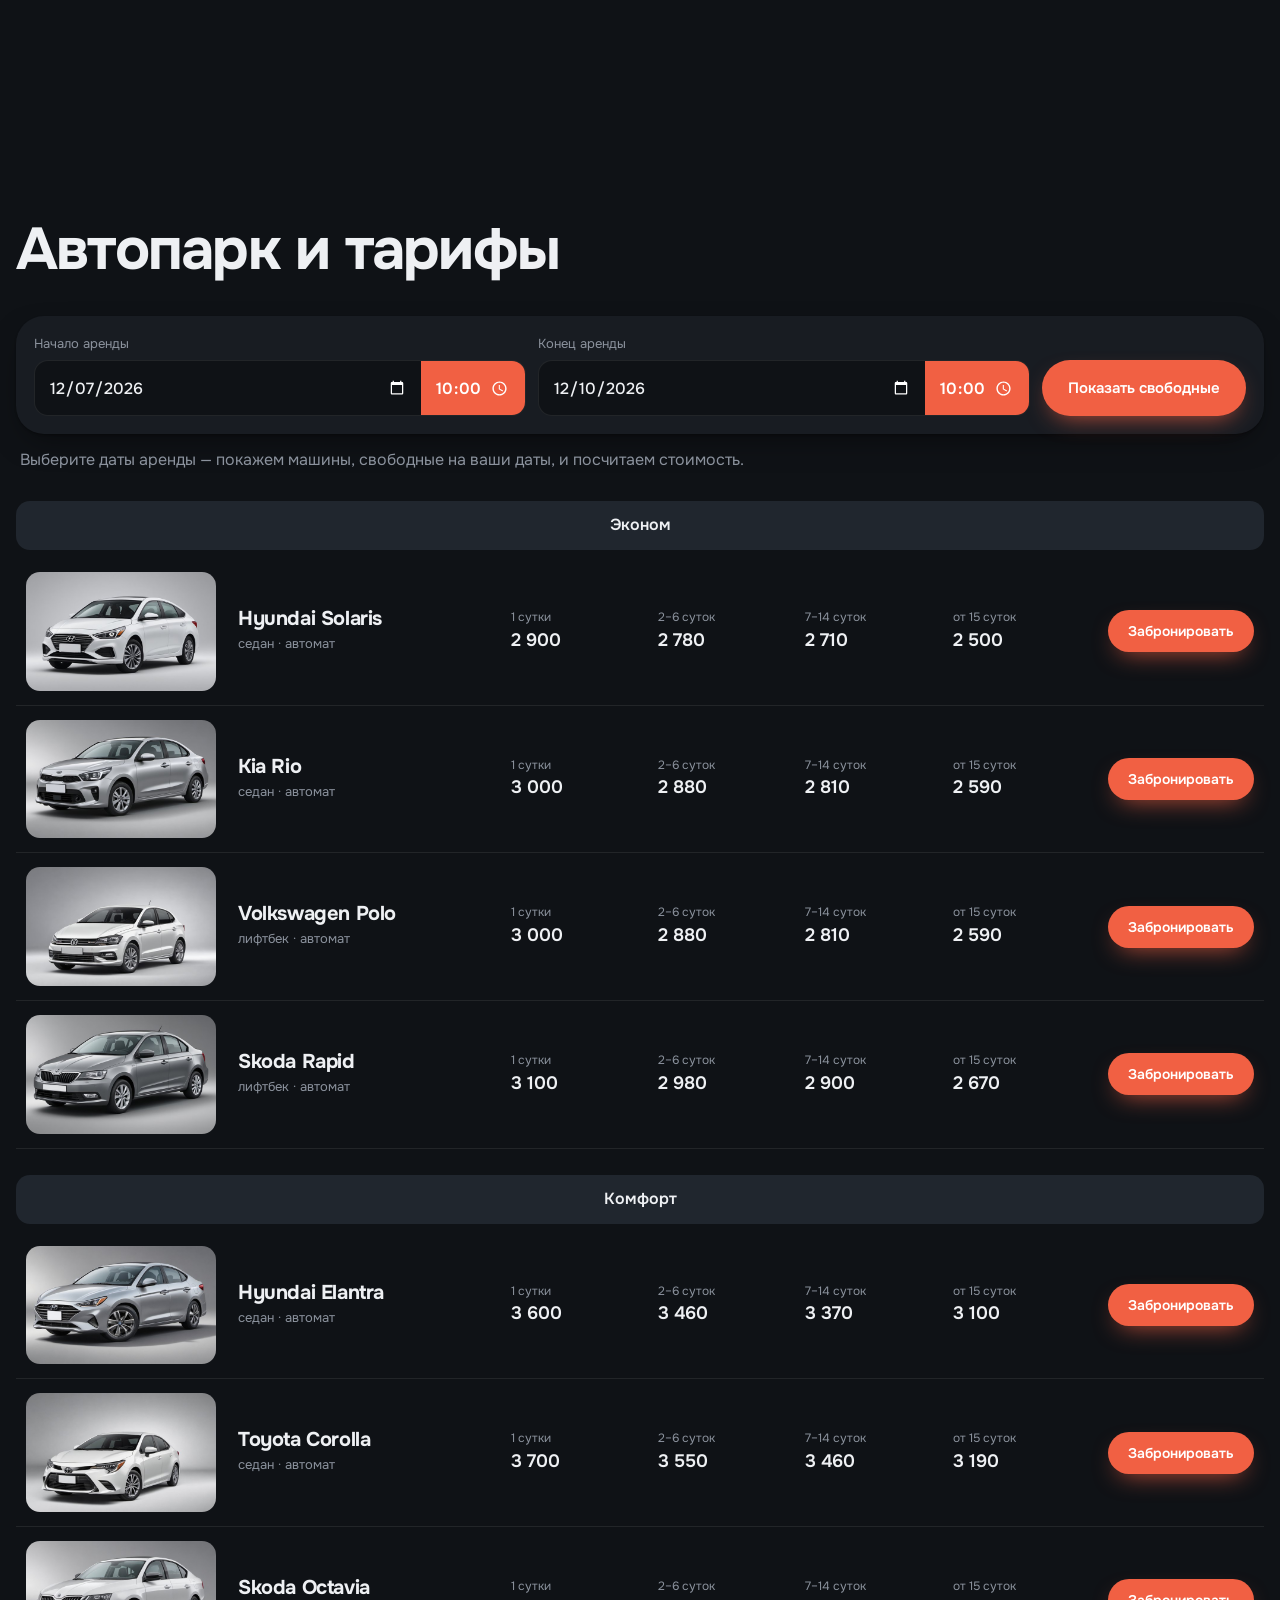
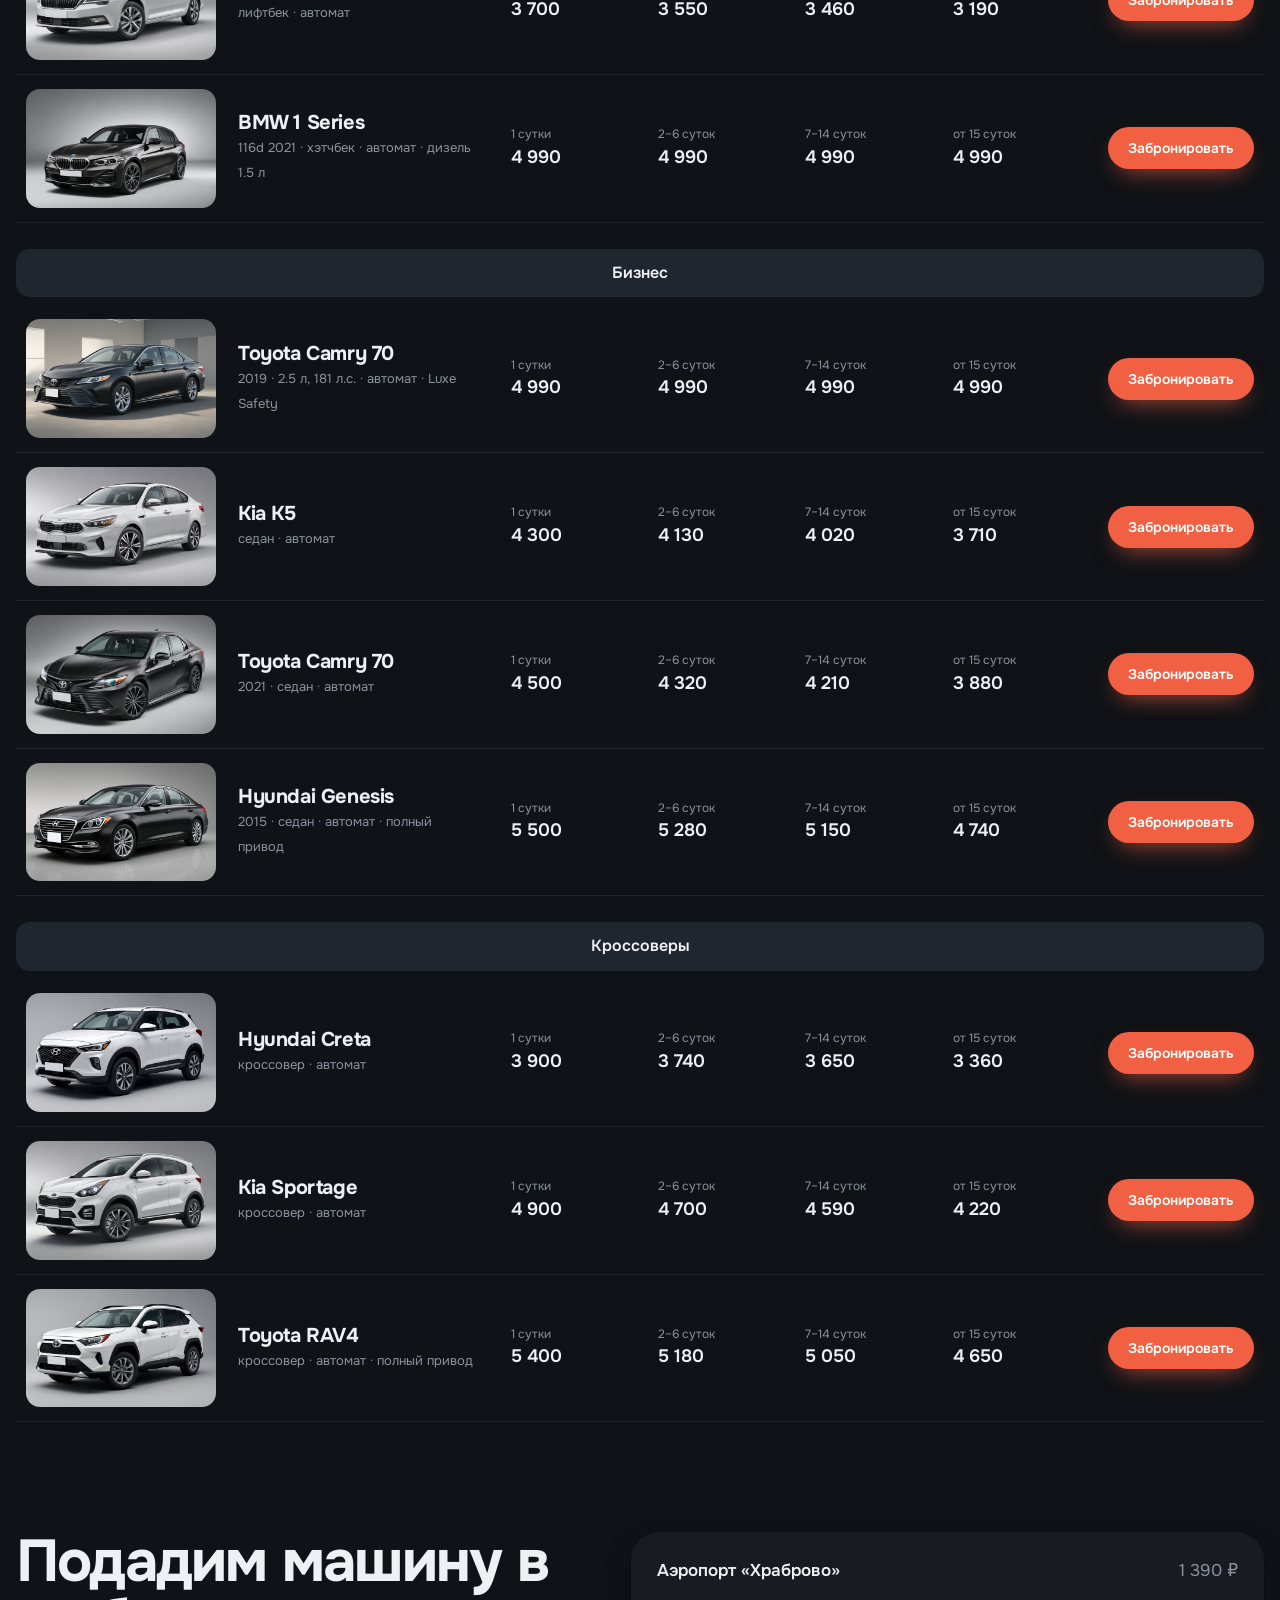
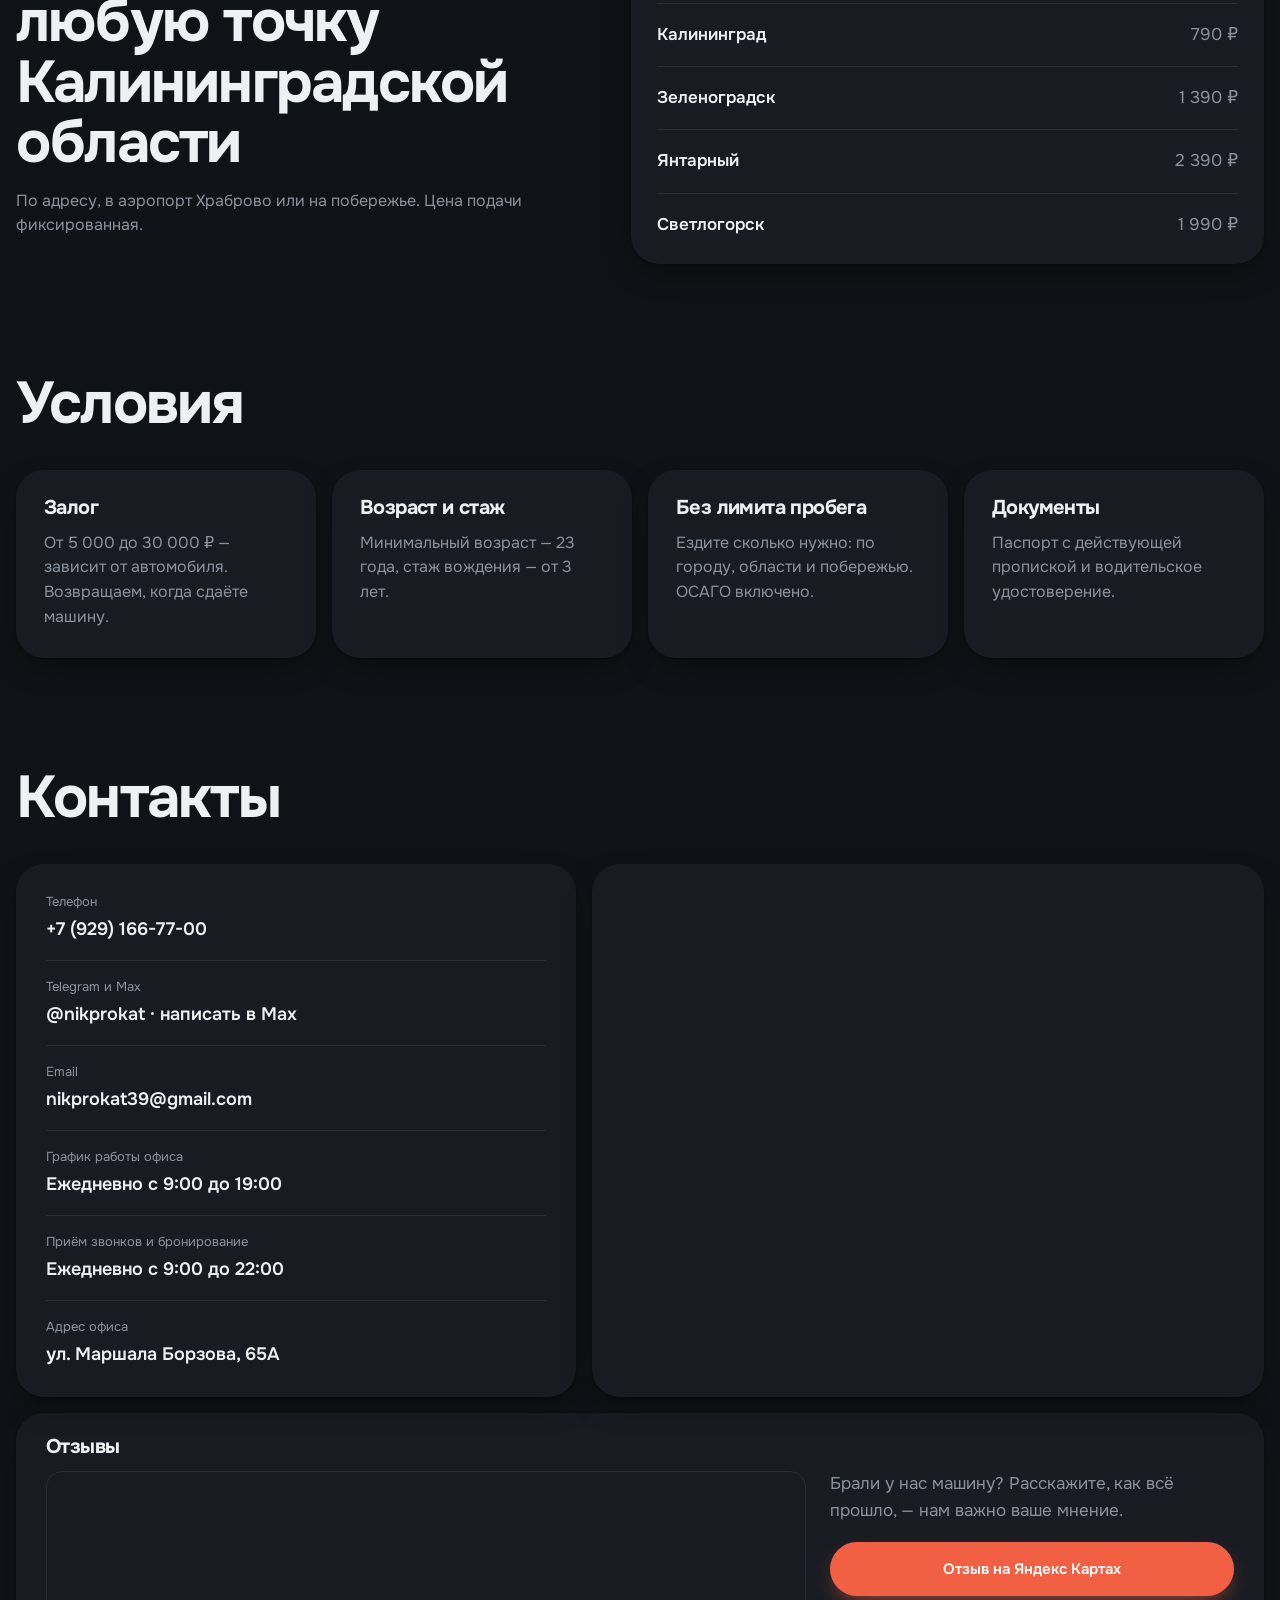
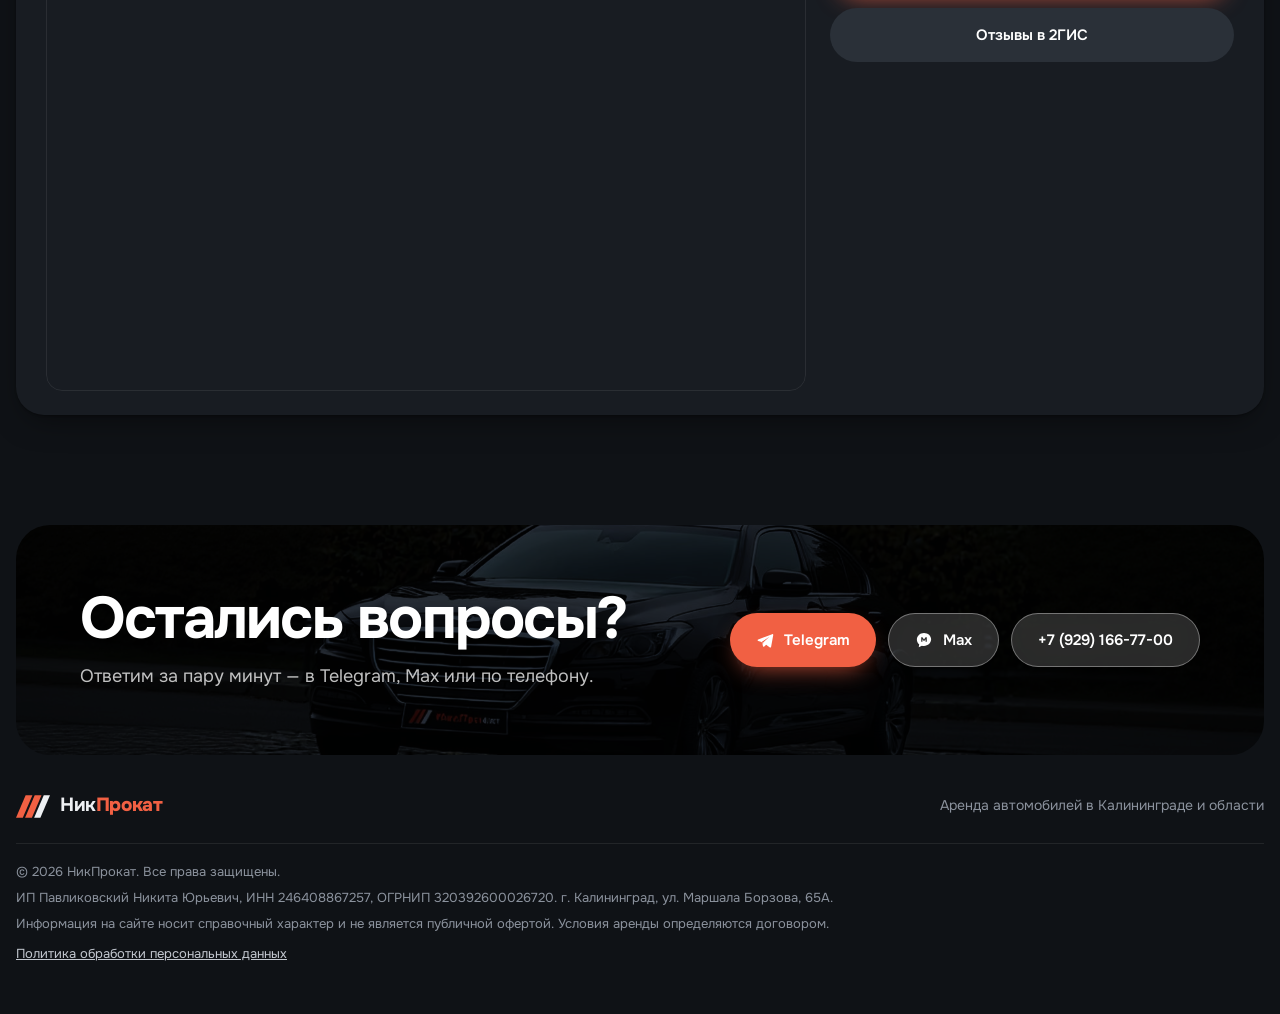
==== commit f505b662: "Обновление сайта" ====
--- a/index.html
+++ b/index.html
@@ -9,7 +9,7 @@
 <meta name="description" content="Аренда автомобилей в Калининграде. Подача в аэропорт Храброво и по области.">
 <meta name="theme-color" content="#0f1216">
 <link rel="stylesheet" href="fonts/onest.css">
-<link rel="stylesheet" href="site.css?v=15">
+<link rel="stylesheet" href="site.css?v=16">
 </head>
 <body>
 
@@ -75,20 +75,6 @@
       </div>
       <div class="story__bar"><i></i></div>
     </div>
-    <div class="story__ui">
-      <div class="story__card on">
-        <small>17 – 20 ноября · 3 суток</small>
-        <b>Toyota Camry 2019</b>
-        <span class="story__ok">Свободна ✓</span>
-        <div class="story__sum">3 × 3 890 ₽ = <b>11 670 ₽</b></div>
-      </div>
-      <div class="story__card">
-        <small>Подача автомобиля</small>
-        <b>Аэропорт «Храброво»</b>
-        <span class="story__ok">Договор и оплата на месте</span>
-        <div class="story__sum">или заберите в офисе на Маршала Борзова, 65А</div>
-      </div>
-    </div>
   </div>
 </section>
 
@@ -188,12 +174,23 @@
         <label>Начало<input type="date" id="dFrom"></label>
         <label>Конец<input type="date" id="dTo"></label>
       </div>
+      <div class="book__where">
+        <label>Где получить<select id="dPick"></select></label>
+        <label>Где сдать<select id="dDrop"></select></label>
+      </div>
       <div class="book__status" id="bookStatus"></div>
       <div class="book__lead" id="bookLead">
-        <p class="book__how">Чтобы забронировать, напишите или позвоните нам — текст заявки скопируется сам, останется вставить его в чат.</p>
-        <a class="btn btn--wide js-send" href="https://t.me/nikprokat" target="_blank" rel="noopener"><svg class="i"><use href="#tg"/></svg> Забронировать в Telegram</a>
-        <a class="btn btn--wide btn--dark js-send" href="https://web.max.ru/557016128" target="_blank" rel="noopener"><svg class="i"><use href="#max"/></svg> Забронировать в Max</a>
+        <div class="book__calc" id="bookCalc"></div>
+        <a class="btn btn--wide js-send" data-app="Telegram" href="https://t.me/nikprokat" target="_blank" rel="noopener"><svg class="i"><use href="#tg"/></svg> Забронировать в Telegram</a>
+        <a class="btn btn--wide btn--dark js-send" data-app="Max" href="https://web.max.ru/557016128" target="_blank" rel="noopener"><svg class="i"><use href="#max"/></svg> Забронировать в Max</a>
         <a class="btn btn--wide btn--line" href="tel:+79291667700">Позвонить: +7 (929) 166-77-00</a>
+      </div>
+      <div class="book__go" id="bookGo" hidden>
+        <b>Перенаправляем вас для дальнейшего бронирования</b>
+        <p>Для бронирования нужно будет внести предоплату — её запросит менеджер. Предоплата идёт в счёт аренды автомобиля.</p>
+        <p class="book__note" id="goNote"></p>
+        <a class="btn btn--wide" id="goOn" href="#" target="_blank" rel="noopener">Продолжить</a>
+        <button class="btn btn--wide btn--line" type="button" id="goBack">Назад</button>
       </div>
     </div>
   </div>
@@ -204,6 +201,6 @@
   <button class="btn btn--dark btn--sm" type="button" id="cookieOk">Понятно</button>
 </div>
 
-<script src="site.js?v=19"></script>
+<script src="site.js?v=20"></script>
 </body>
 </html>
--- a/site.css
+++ b/site.css
@@ -432,3 +432,20 @@
   .story__pin { position: relative; height: auto; min-height: 100svh; }
   .story__step { opacity: 1; translate: none; }
 }
+
+/* окно брони: где получить / где сдать, расчёт, предупреждение о предоплате */
+.book__where { display: grid; grid-template-columns: 1fr 1fr; gap: 10px; margin-top: 10px; }
+.book__where label { display: grid; gap: 6px; min-width: 0; font-size: 13px; color: var(--muted); }
+.book__where select { min-width: 0; width: 100%; height: 50px; padding: 0 12px; border: 1px solid var(--line); border-radius: 14px; background: var(--bg); color: var(--ink); font: 500 14px Onest, sans-serif; color-scheme: dark; }
+.book__calc { display: grid; gap: 6px; margin-bottom: 6px; padding: 14px 16px; border-radius: 16px; background: var(--bg); font-size: 14px; }
+.book__calc div { display: flex; justify-content: space-between; gap: 12px; color: var(--ink-2); }
+.book__calc div b { white-space: nowrap; color: var(--ink); font-weight: 600; }
+.book__calc .book__total { margin-top: 4px; padding-top: 8px; border-top: 1px solid var(--line); font-size: 17px; }
+.book__calc .book__total b { font-weight: 800; color: var(--coral-d); }
+.book__calc small { color: var(--muted); font-size: 12px; }
+.book__go { display: grid; gap: 10px; padding: 18px; border-radius: 18px; background: rgba(241, 96, 67, .1); border: 1px solid rgba(241, 96, 67, .35); }
+.book__go[hidden] { display: none; }
+.book__go b { font-size: 17px; }
+.book__go p { margin: 0; color: var(--ink-2); font-size: 14px; }
+.book__go .book__note { color: var(--muted); font-size: 13px; }
+@media (max-width: 520px) { .book__where { grid-template-columns: 1fr; } }
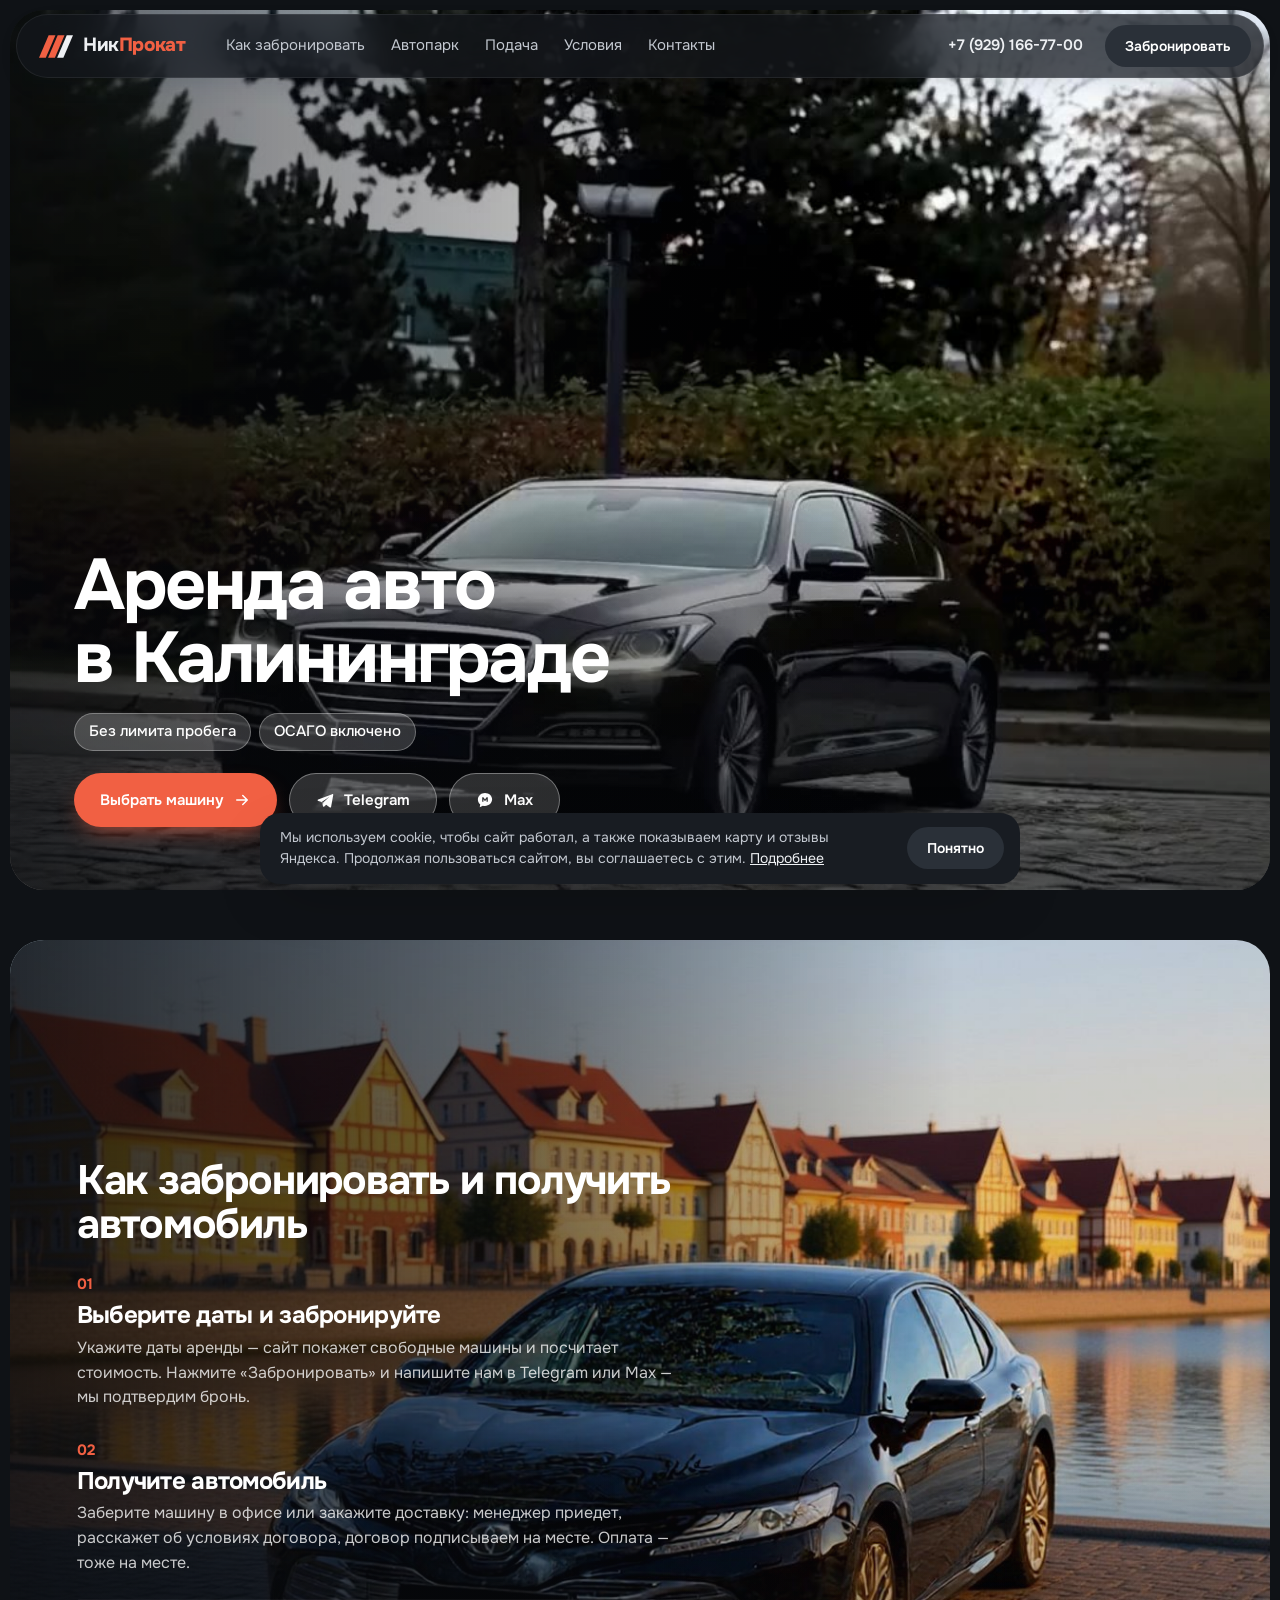
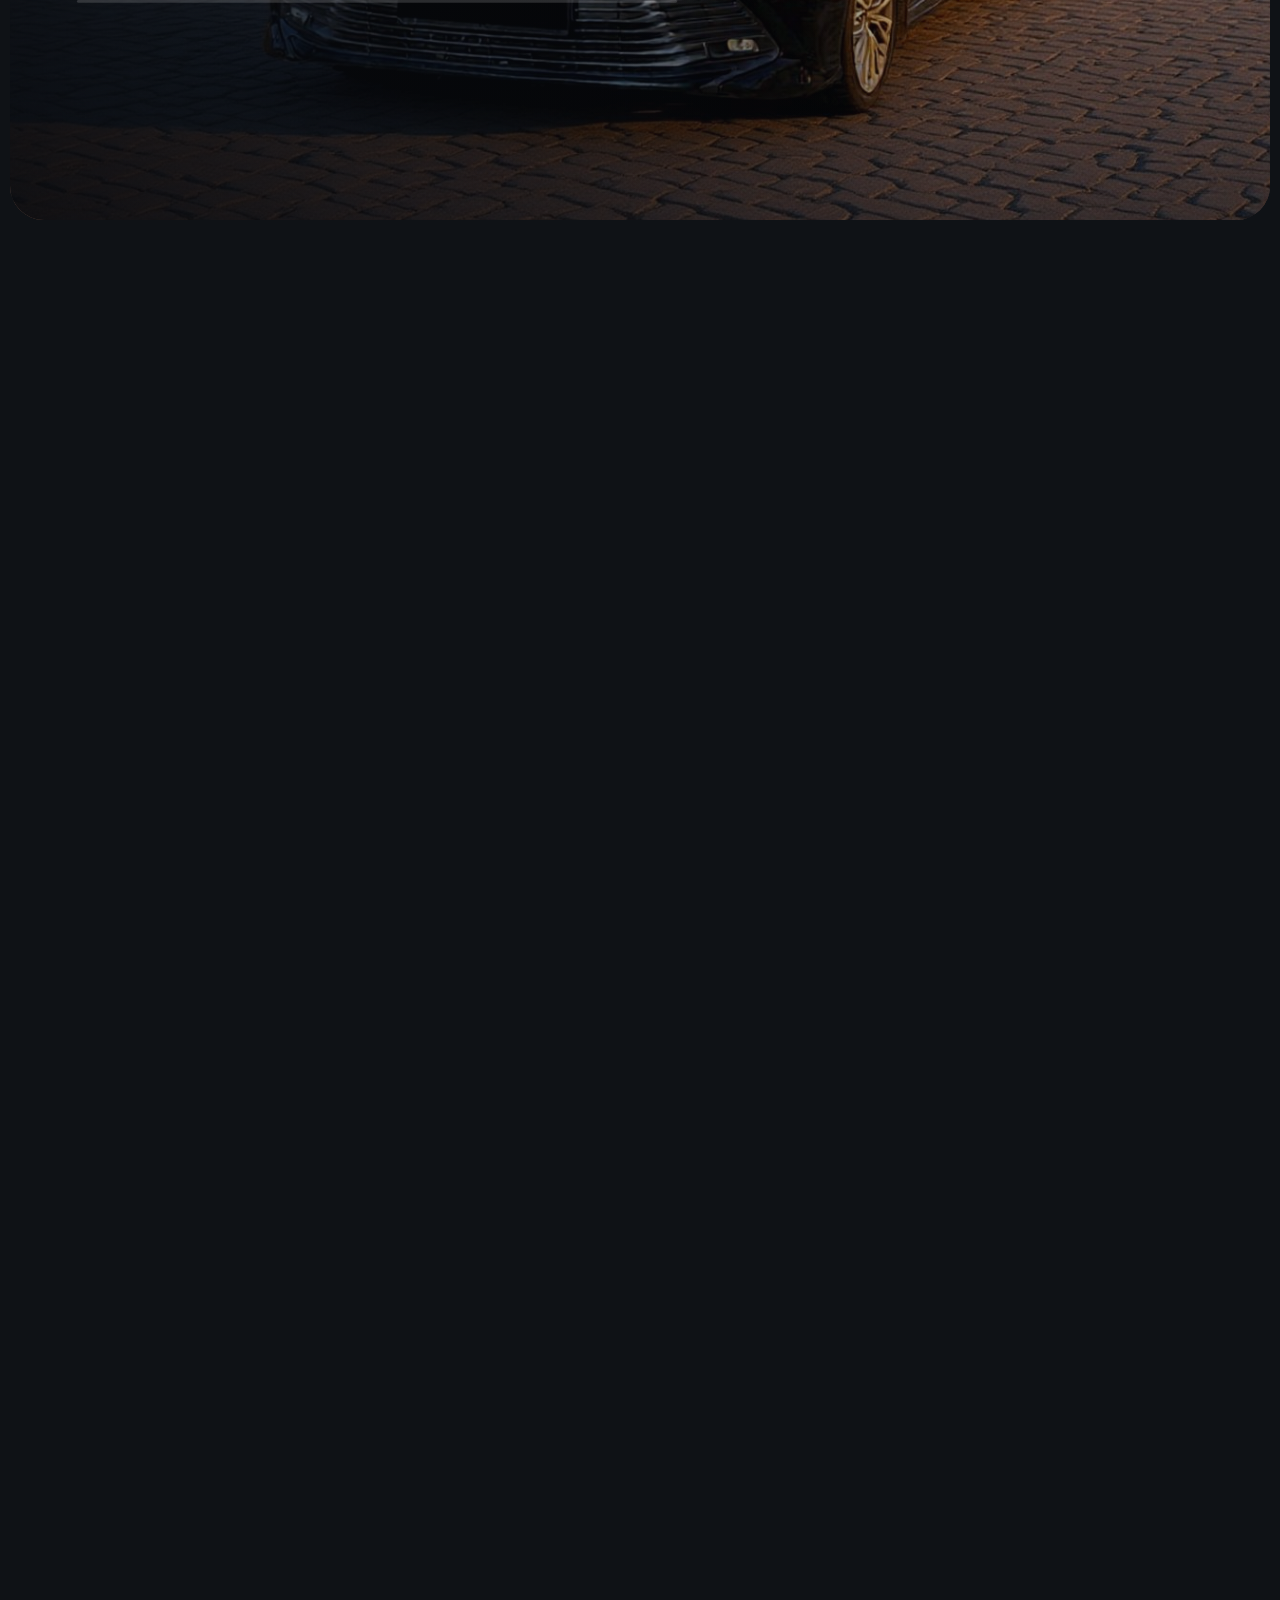
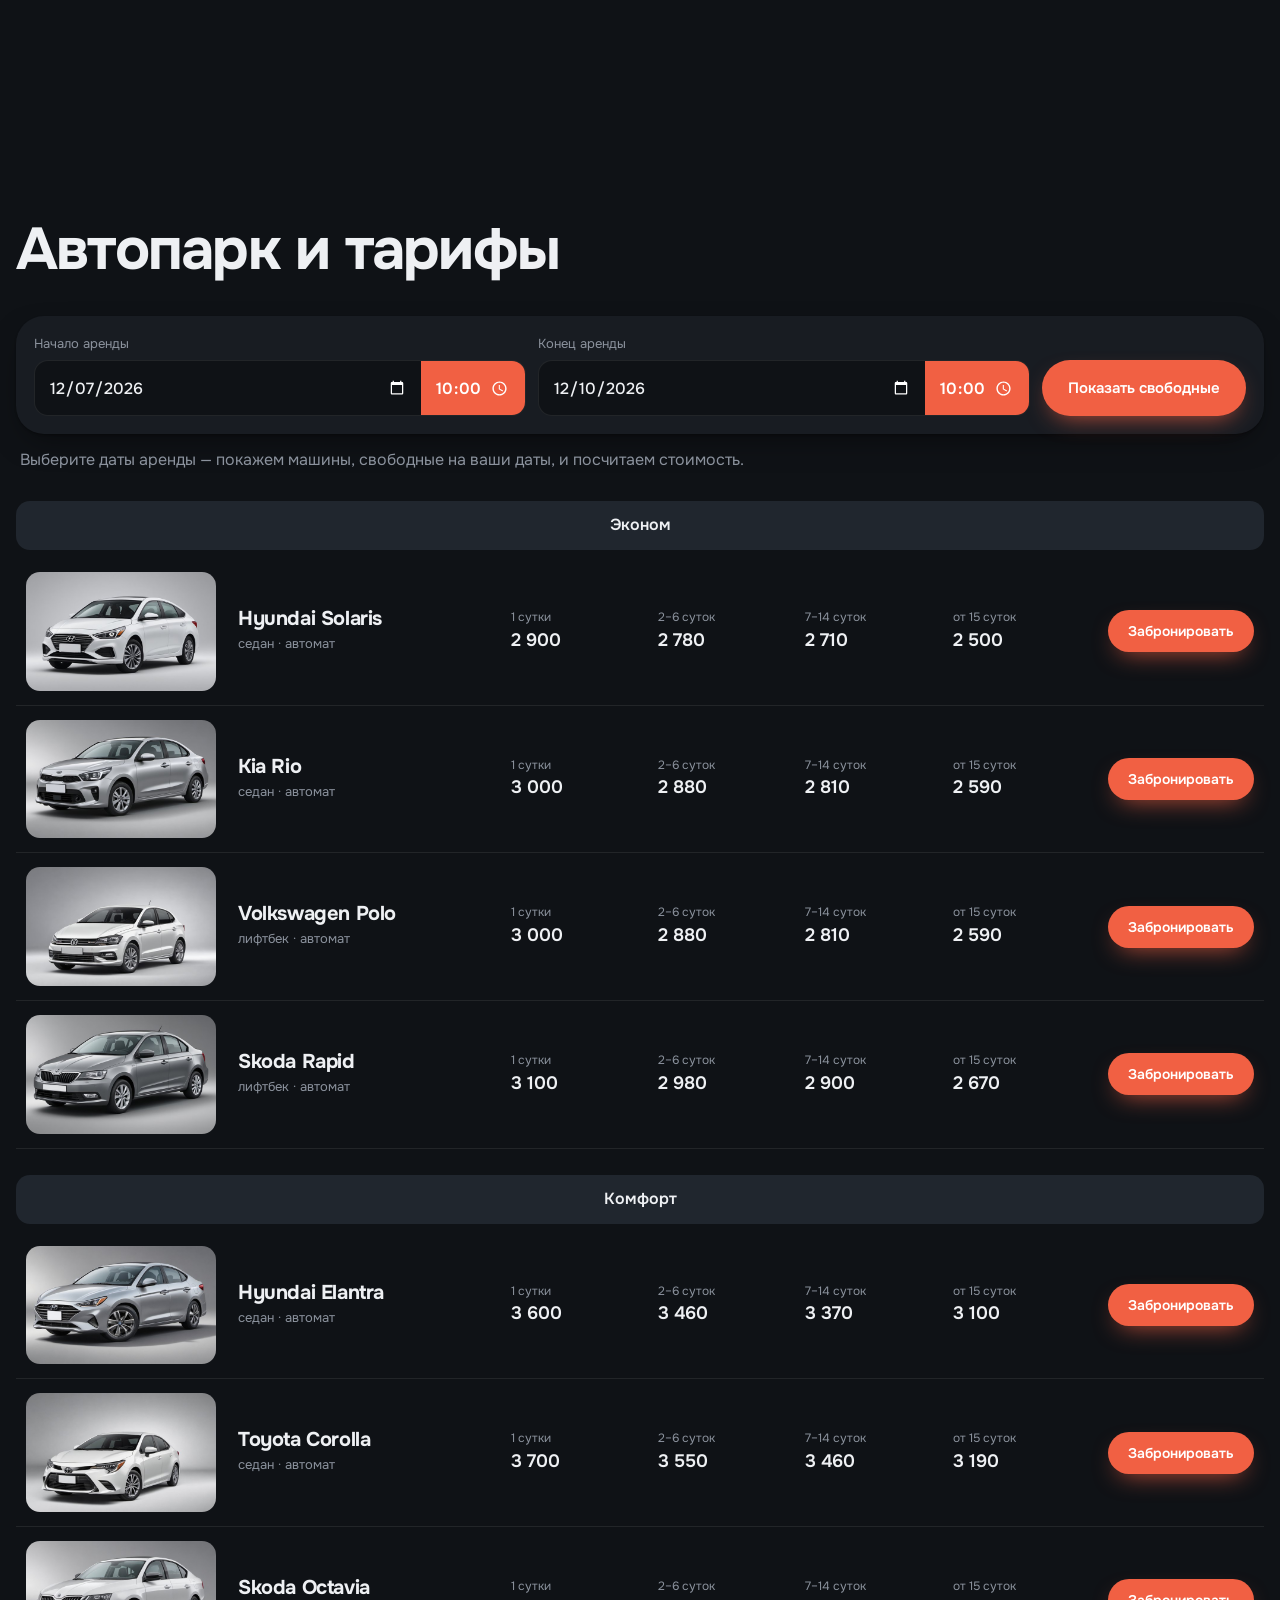
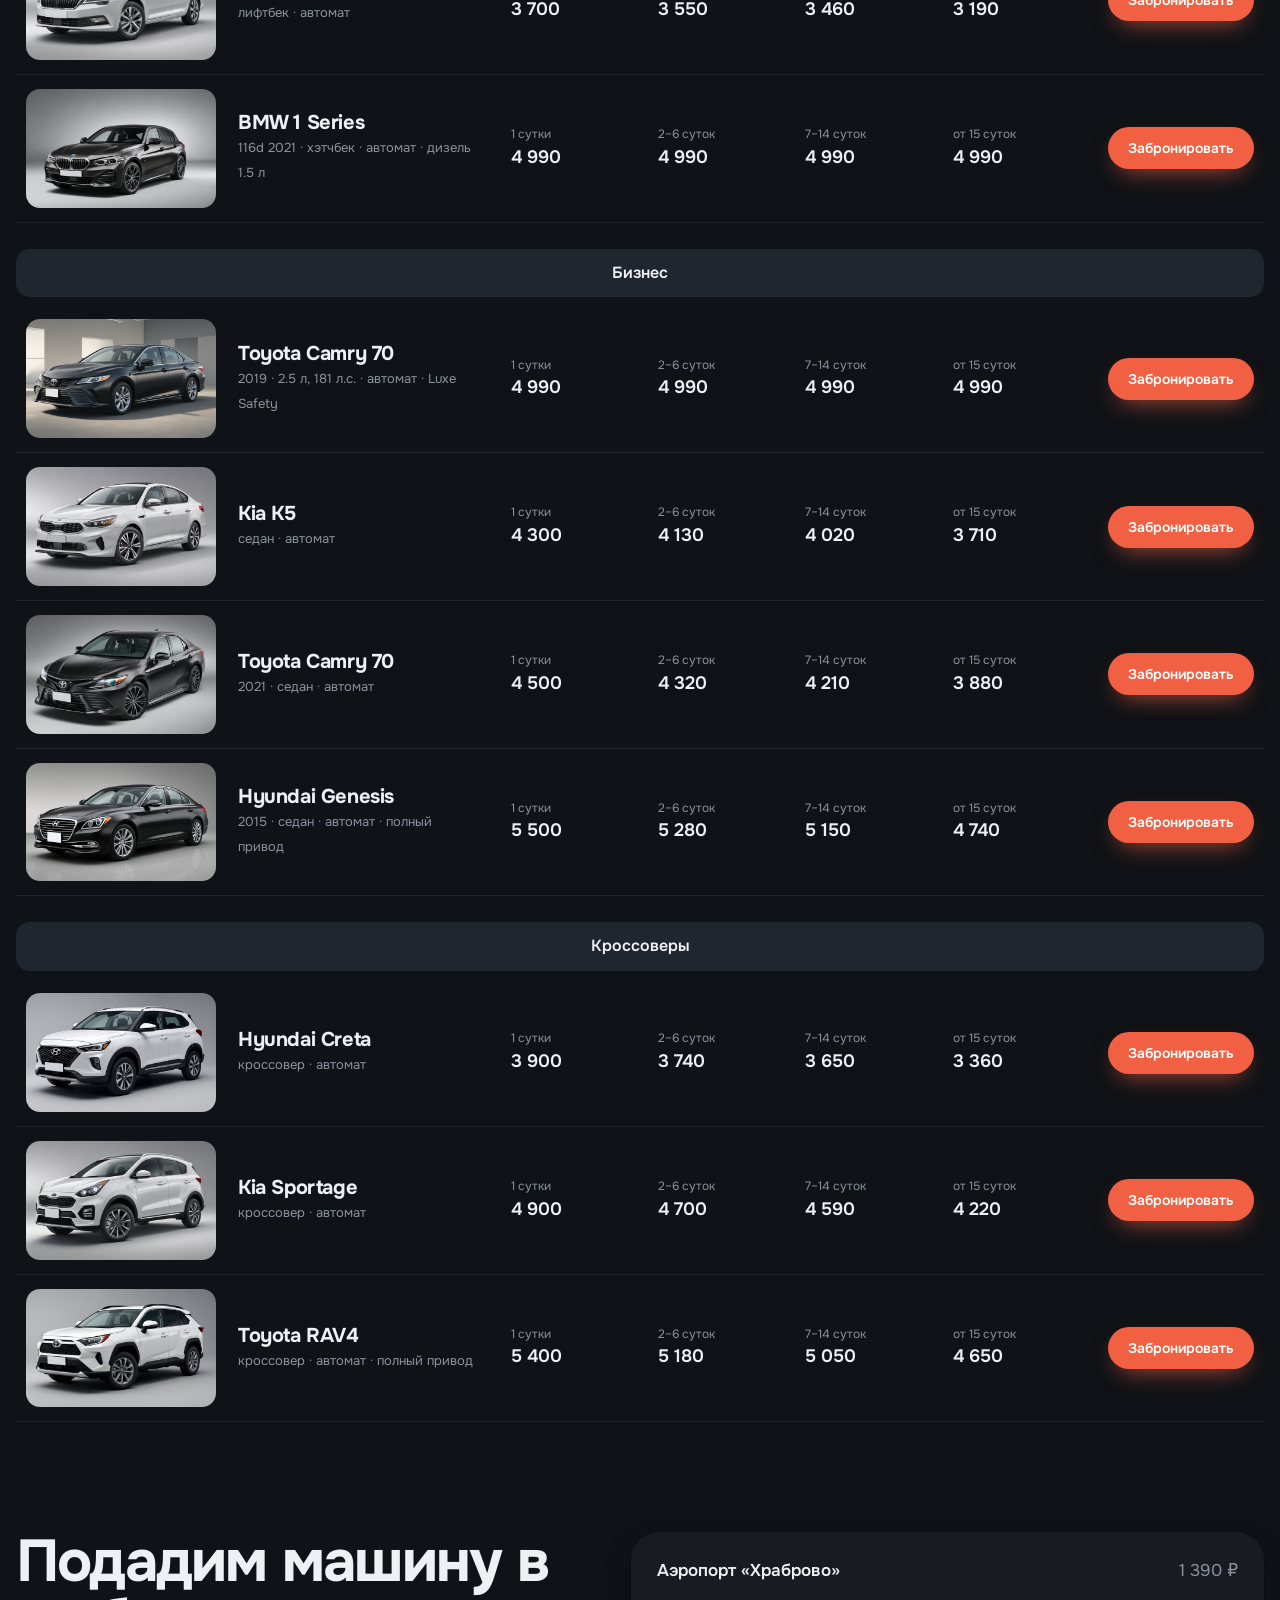
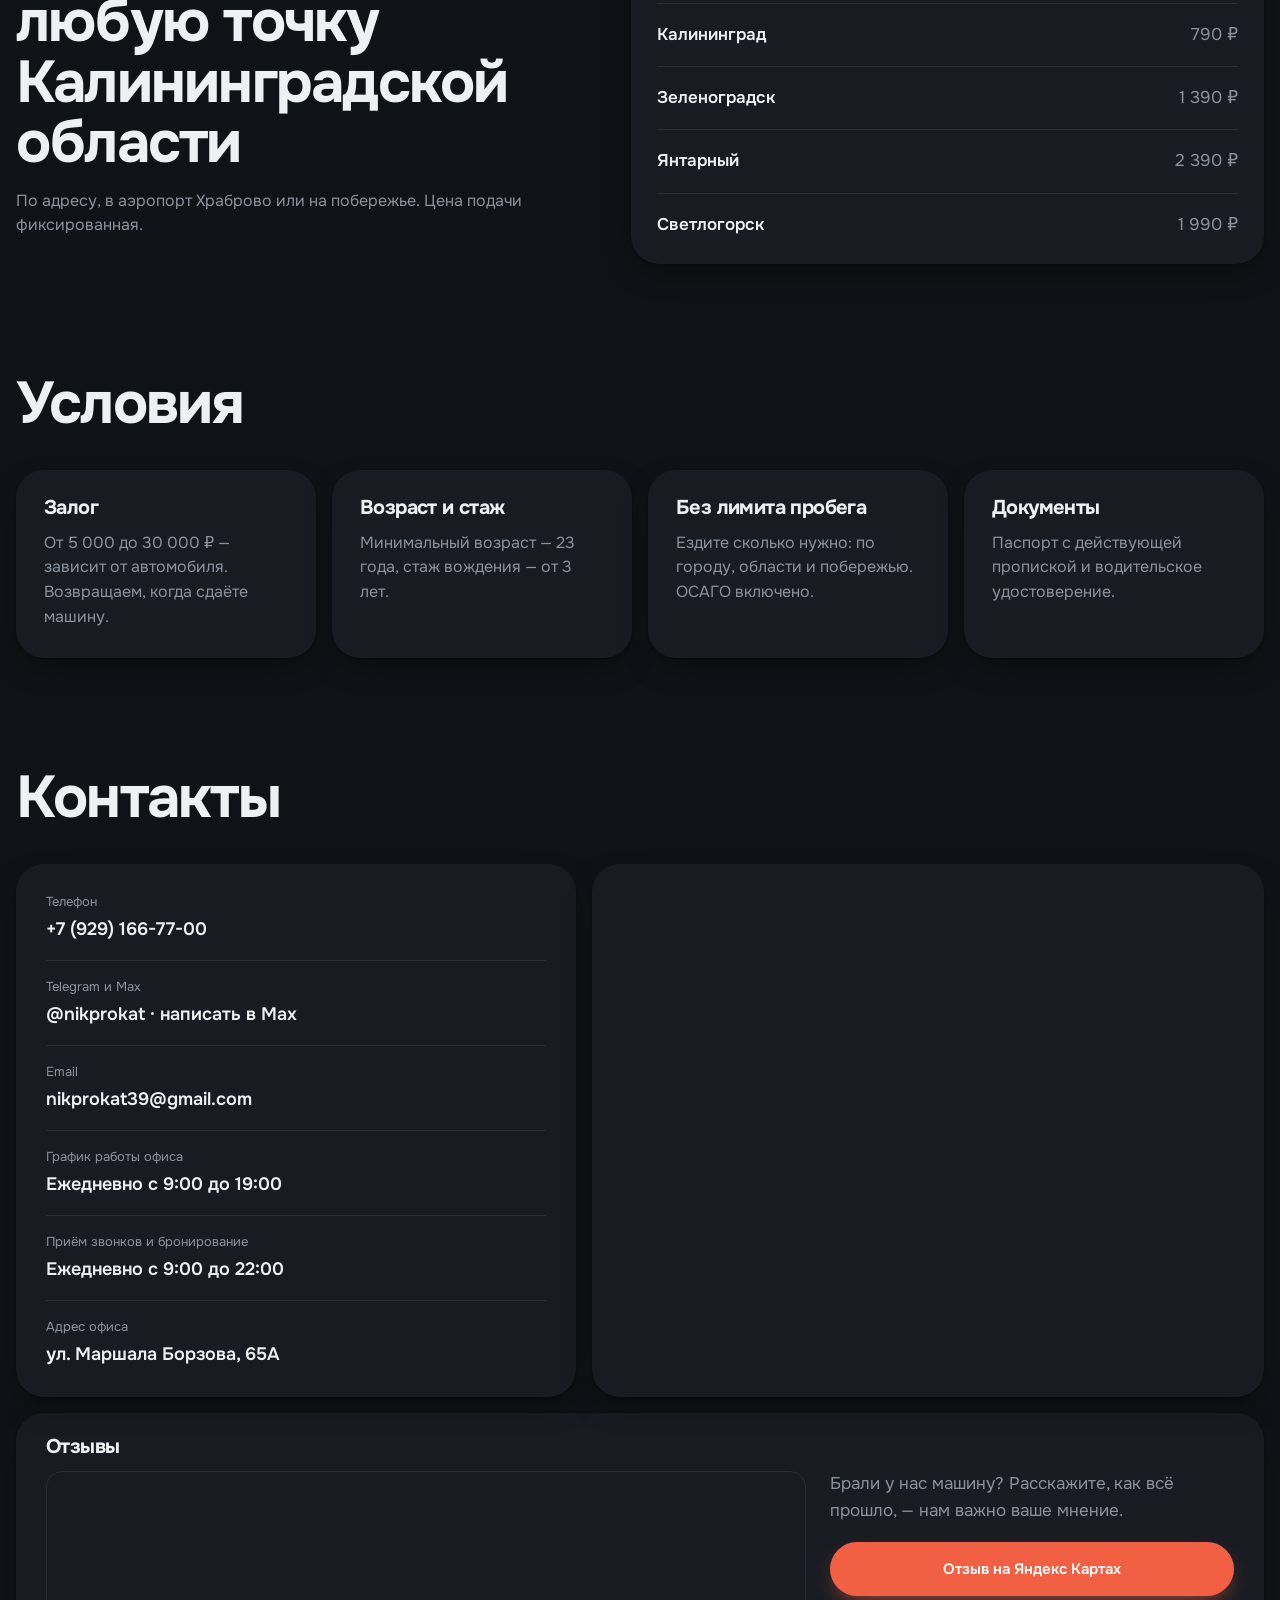
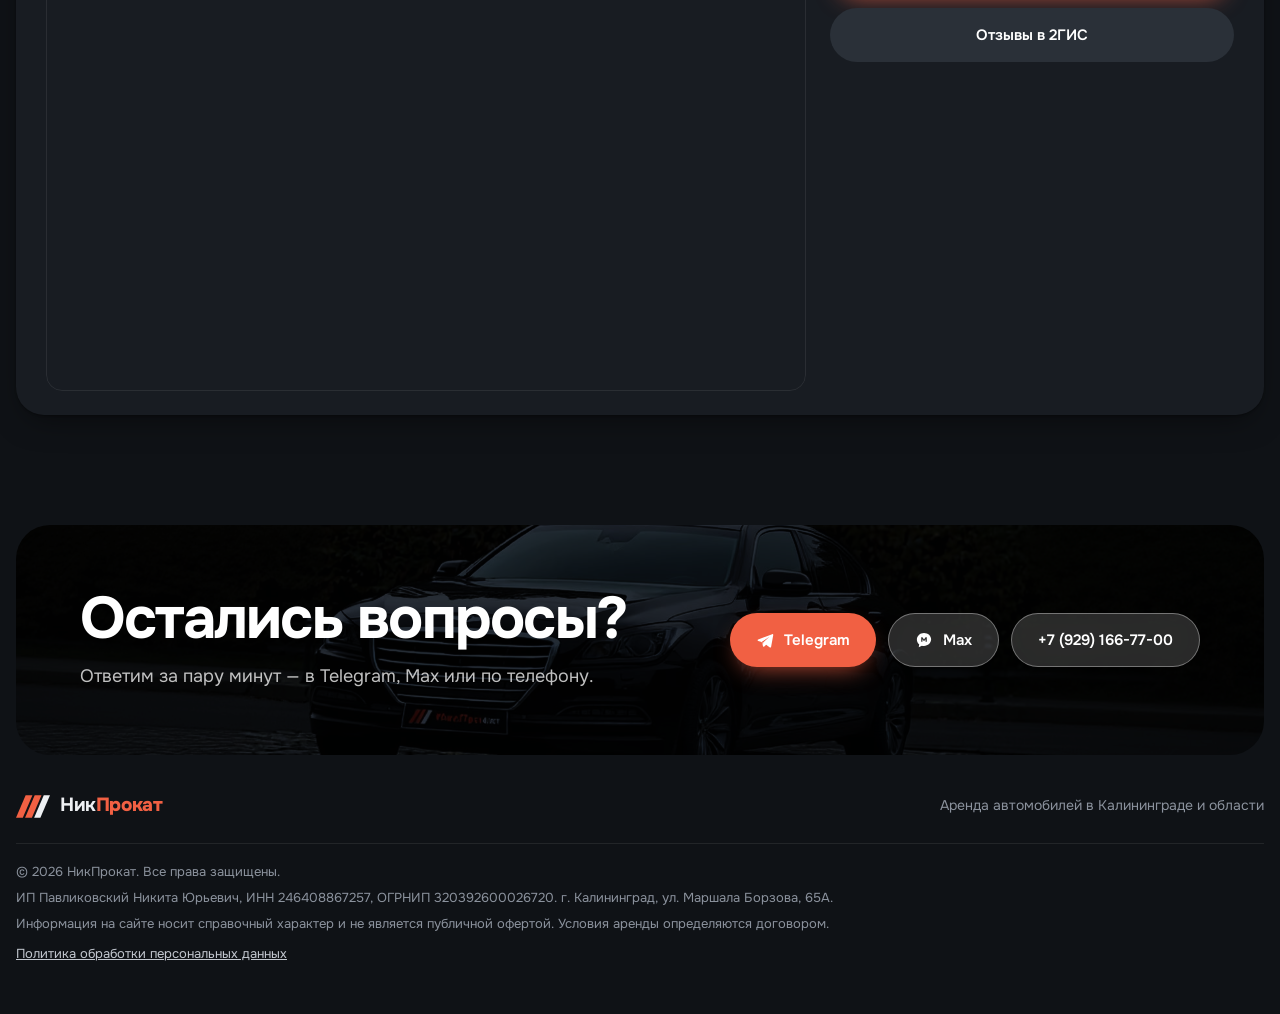
==== commit d51485e8: "Обновление сайта" ====
--- a/index.html
+++ b/index.html
@@ -9,7 +9,7 @@
 <meta name="description" content="Аренда автомобилей в Калининграде. Подача в аэропорт Храброво и по области.">
 <meta name="theme-color" content="#0f1216">
 <link rel="stylesheet" href="fonts/onest.css">
-<link rel="stylesheet" href="site.css?v=16">
+<link rel="stylesheet" href="site.css?v=17">
 </head>
 <body>
 
@@ -201,6 +201,6 @@
   <button class="btn btn--dark btn--sm" type="button" id="cookieOk">Понятно</button>
 </div>
 
-<script src="site.js?v=20"></script>
+<script src="site.js?v=22"></script>
 </body>
 </html>
--- a/site.css
+++ b/site.css
@@ -449,3 +449,5 @@
 .book__go p { margin: 0; color: var(--ink-2); font-size: 14px; }
 .book__go .book__note { color: var(--muted); font-size: 13px; }
 @media (max-width: 520px) { .book__where { grid-template-columns: 1fr; } }
+
+.book__calc .book__dep { padding-top: 6px; border-top: 1px dashed var(--line); }
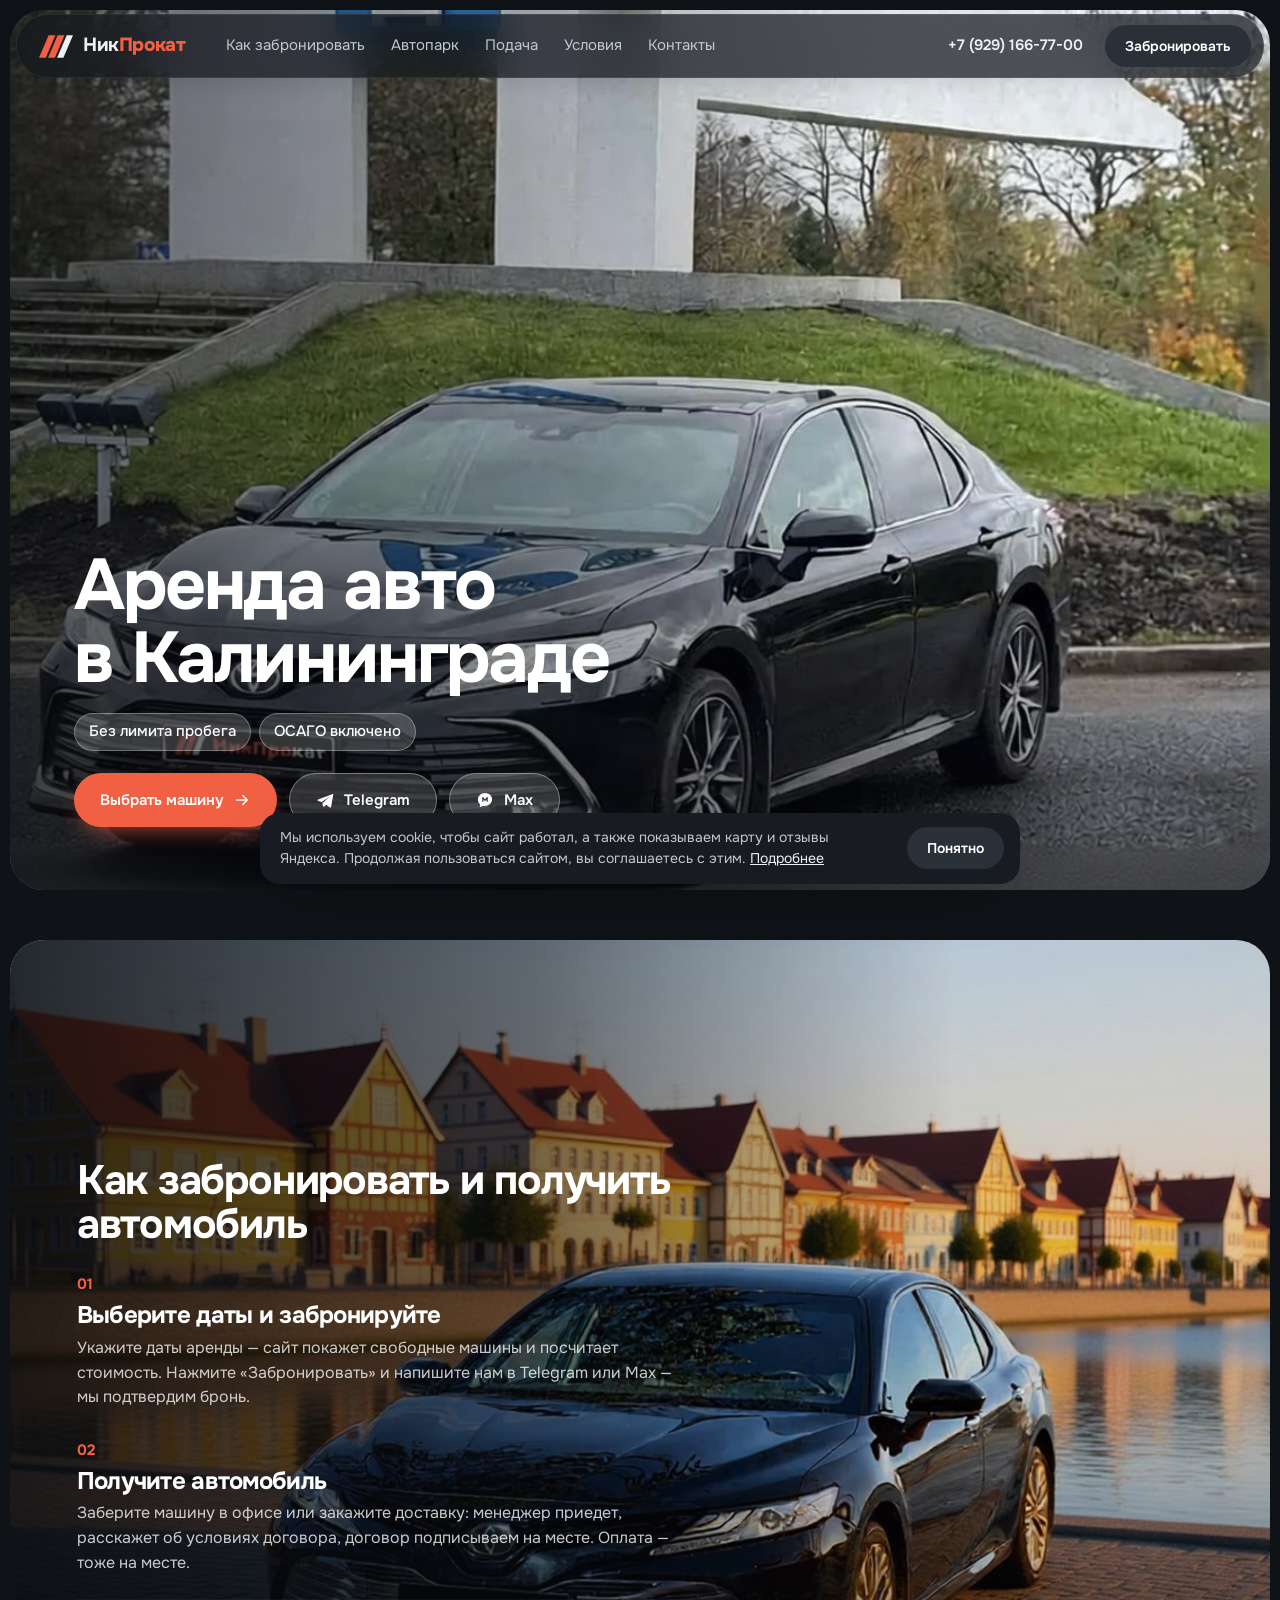
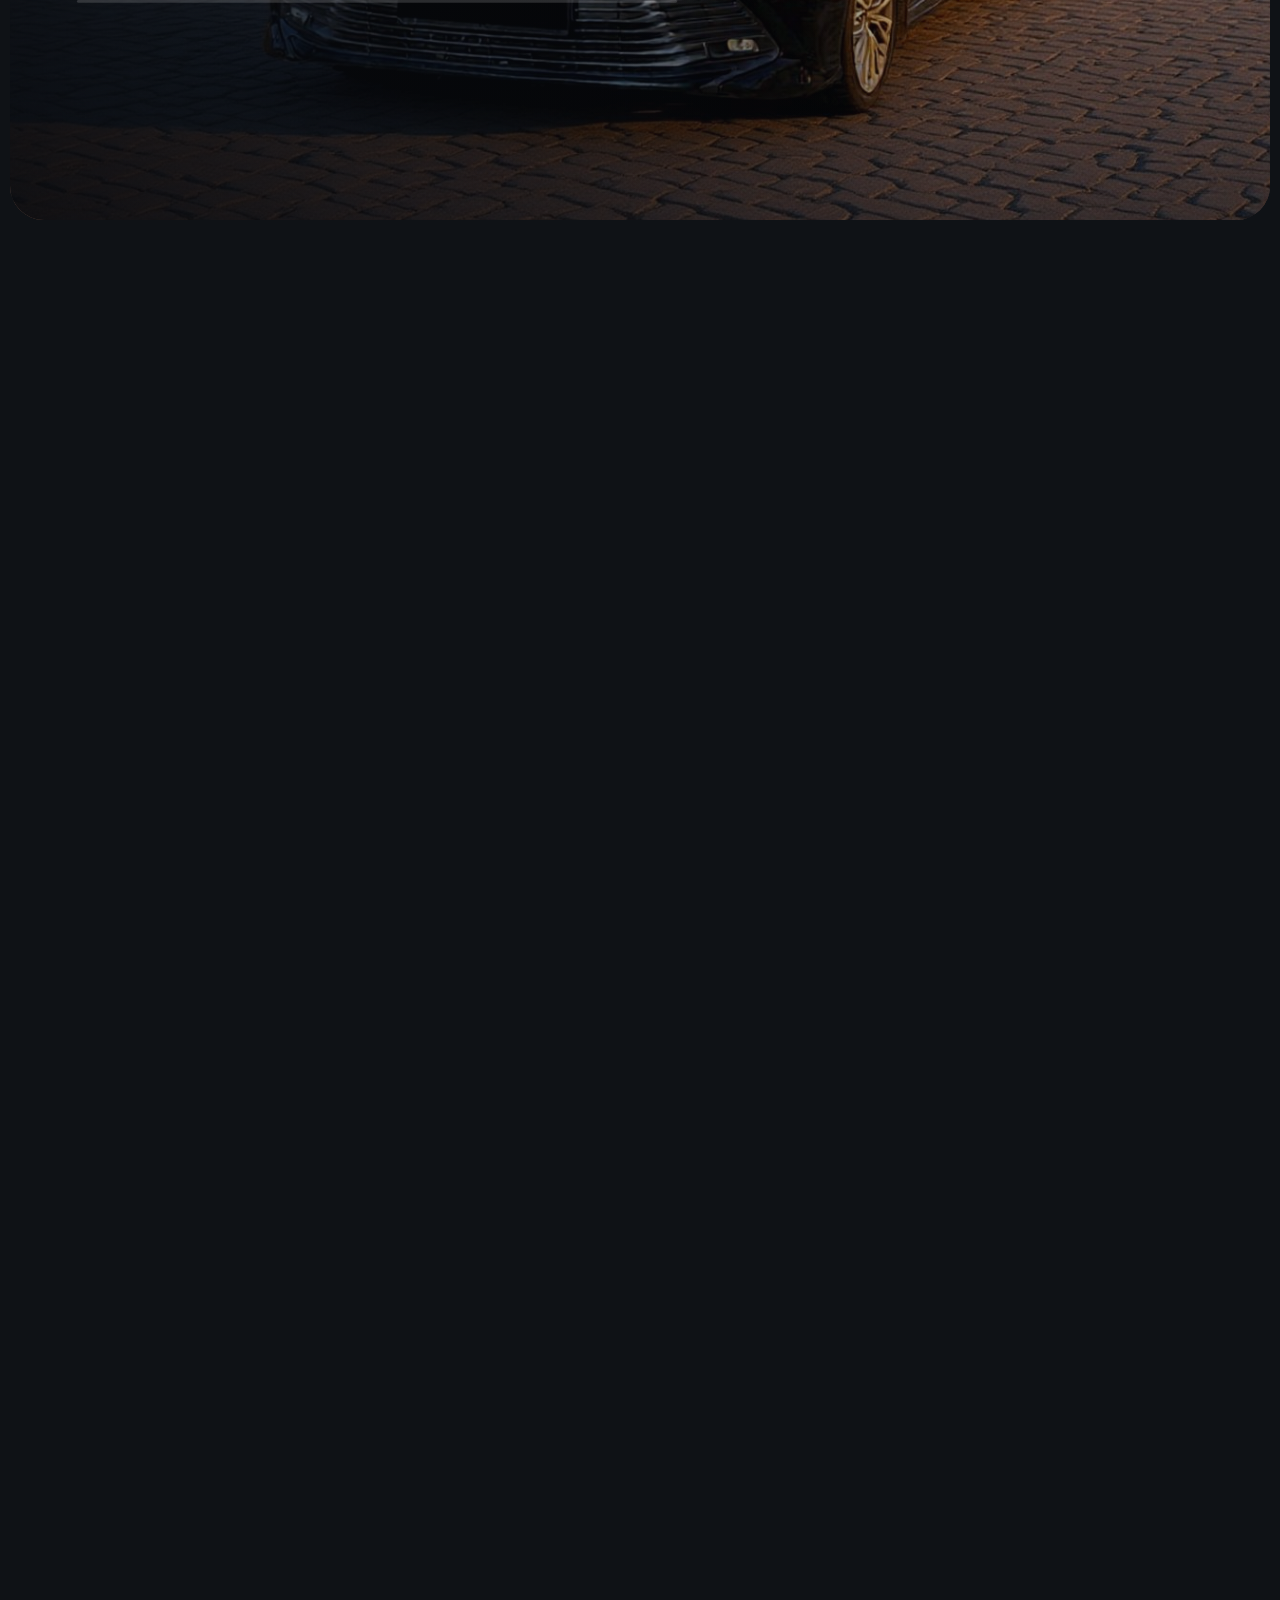
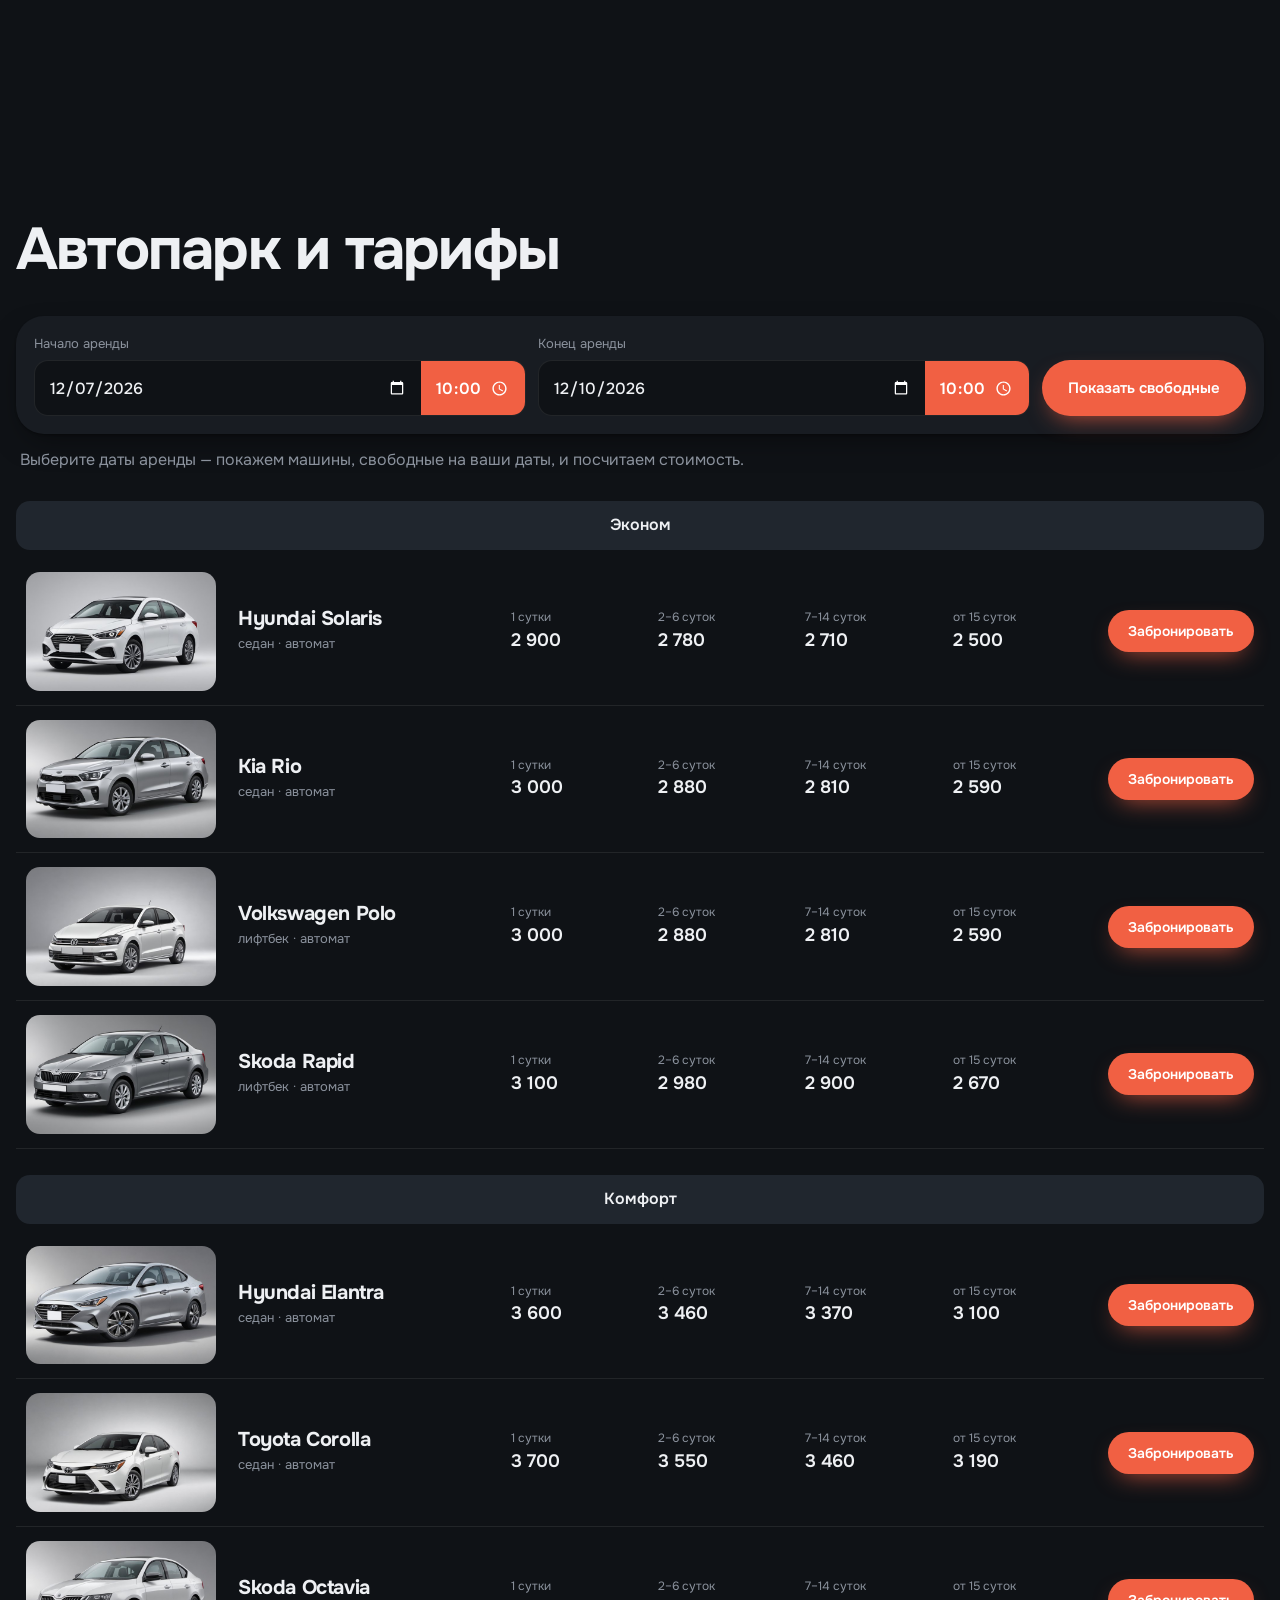
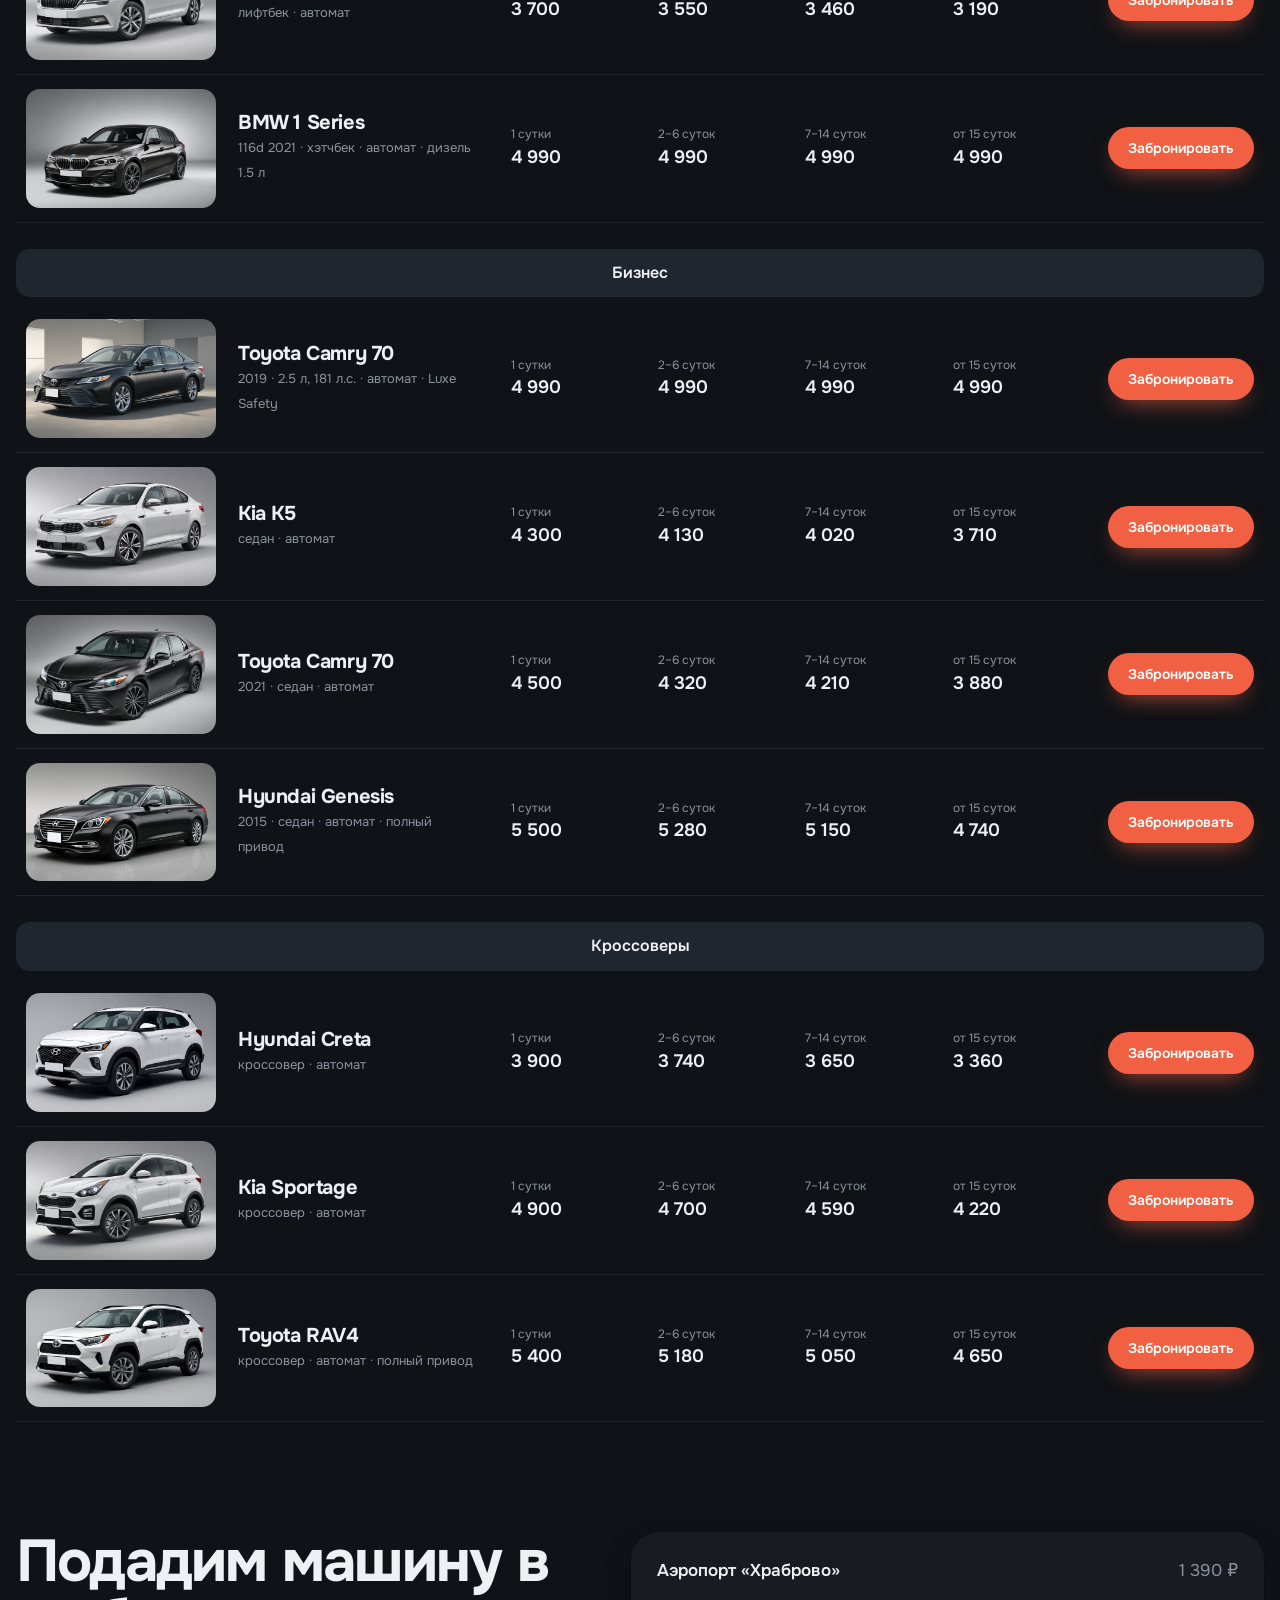
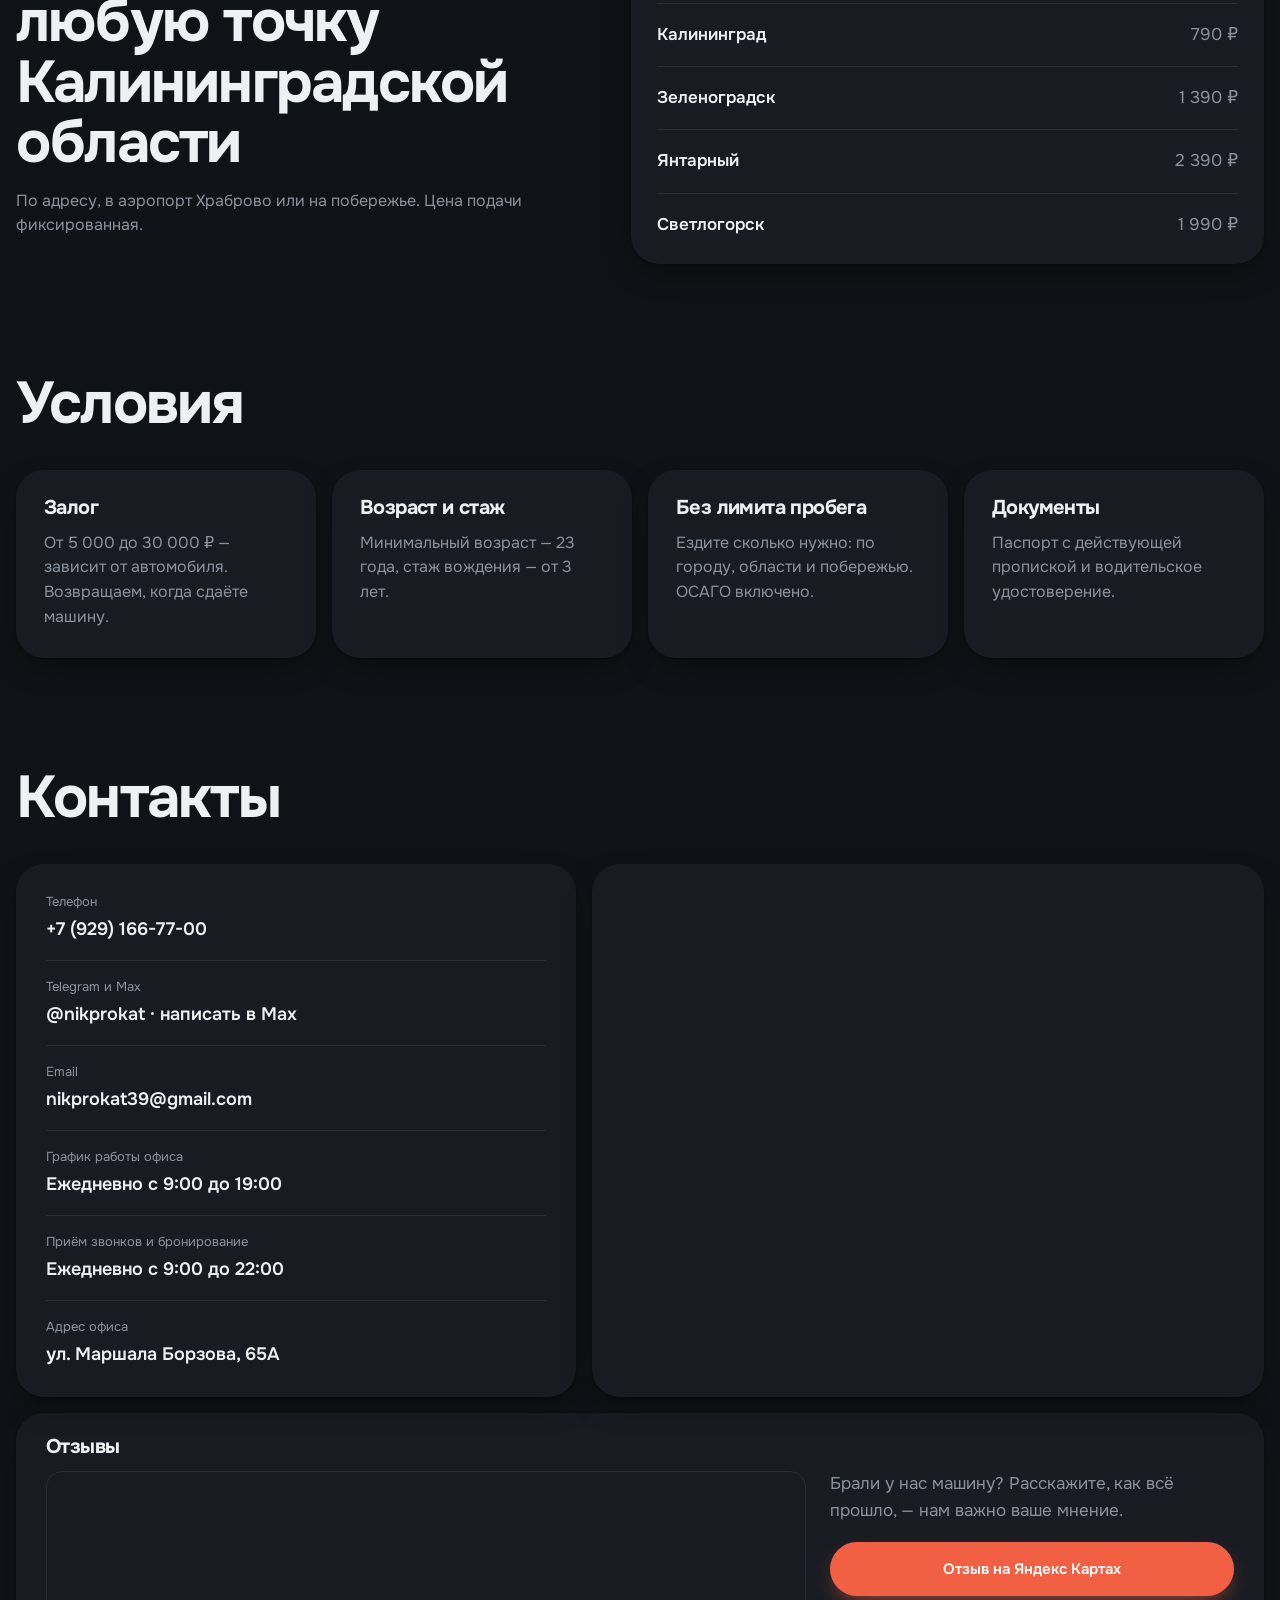
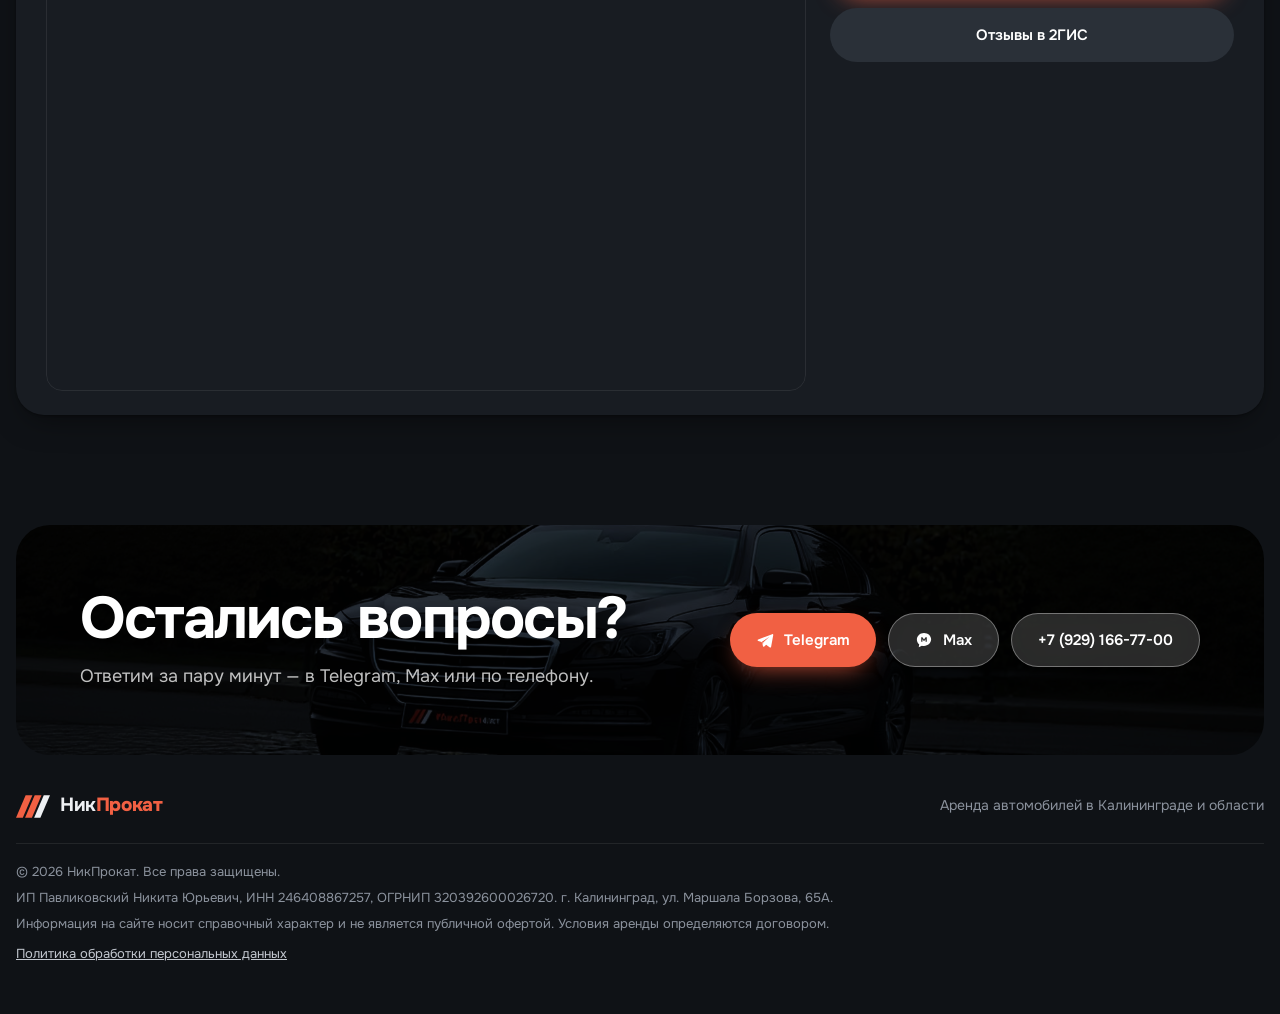
==== commit 549f084a: "Обновление сайта" ====
--- a/index.html
+++ b/index.html
@@ -1,206 +1,216 @@
-<!doctype html>
-<html lang="ru">
-<head>
-<meta charset="utf-8">
-<meta http-equiv="Content-Security-Policy" content="default-src 'self'; script-src 'self'; style-src 'self' 'unsafe-inline'; img-src 'self' data:; media-src 'self'; font-src 'self'; connect-src 'self'; frame-src https://yandex.ru; object-src 'none'; base-uri 'self'; form-action 'none'">
-<meta name="referrer" content="strict-origin-when-cross-origin">
-<meta name="viewport" content="width=device-width, initial-scale=1, viewport-fit=cover">
-<title>НикПрокат — аренда авто в Калининграде</title>
-<meta name="description" content="Аренда автомобилей в Калининграде. Подача в аэропорт Храброво и по области.">
-<meta name="theme-color" content="#0f1216">
-<link rel="stylesheet" href="fonts/onest.css">
-<link rel="stylesheet" href="site.css?v=17">
-</head>
-<body>
-
-<svg width="0" height="0" style="position:absolute" aria-hidden="true">
-  <symbol id="mark" viewBox="0 0 120 80">
-    <path d="M34 0h24L24 80H0z" fill="#f16043"/>
-    <path d="M66 0h24L56 80H32z" fill="#f16043"/>
-    <path d="M98 0h22L86 80H64z" fill="currentColor"/>
-  </symbol>
-  <symbol id="arrow" viewBox="0 0 24 24"><path d="M5 12h13m-5-6 6 6-6 6" fill="none" stroke="currentColor" stroke-width="2" stroke-linecap="round" stroke-linejoin="round"/></symbol>
-  <symbol id="max" viewBox="0 0 24 24"><path d="M12 2.5c-5.3 0-9.5 3.9-9.5 8.8 0 2.6 1.2 4.9 3.1 6.5L5 21.5l4.2-1.9c.9.2 1.8.3 2.8.3 5.3 0 9.5-3.9 9.5-8.8S17.3 2.5 12 2.5Zm-3.7 11.9V8.3h1.6l2.1 3 2.1-3h1.6v6.1h-1.6v-3.5l-2.1 2.9-2.1-2.9v3.5H8.3Z" fill="currentColor"/></symbol>
-  <symbol id="tg" viewBox="0 0 24 24"><path d="M21.5 4.2 2.9 11.4c-1 .4-1 1.7.1 2l4.6 1.4 1.8 5.6c.2.7 1.1.9 1.6.4l2.6-2.5 4.9 3.6c.6.4 1.4.1 1.6-.6L23 5.4c.2-.9-.7-1.6-1.5-1.2Zm-3.6 3.5-8.3 7.6-.3 3.1-1.3-4.2 9.9-6.5Z" fill="currentColor"/></symbol>
-</svg>
-
-<header class="nav" id="nav">
-  <a class="logo" href="#top" aria-label="НикПрокат — наверх">
-    <svg class="logo__mark"><use href="#mark"/></svg>
-    <span class="logo__word">Ник<b>Прокат</b></span>
-  </a>
-  <nav class="nav__links" aria-label="Разделы">
-    <a href="#how">Как забронировать</a>
-    <a href="#fleet">Автопарк</a>
-    <a href="#delivery">Подача</a>
-    <a href="#terms">Условия</a>
-    <a href="#info">Контакты</a>
-  </nav>
-  <a class="nav__phone" href="tel:+79291667700">+7 (929) 166-77-00</a>
-  <a class="btn btn--dark btn--sm" href="#fleet">Забронировать</a>
-</header>
-
-<main id="top">
-
-<!-- ГЛАВНЫЙ ЭКРАН -->
-<section class="hero" id="hero">
-  <div class="hero__media" id="heroMedia"></div>
-  <div class="hero__shade"></div>
-
-  <div class="hero__copy">
-    <h1 class="hero__title">Аренда авто<br>в Калининграде</h1>
-    <ul class="hero__tags"><li class="chip chip--glass">Без лимита пробега</li><li class="chip chip--glass">ОСАГО включено</li></ul>
-    <div class="hero__cta">
-      <a class="btn" href="#fleet">Выбрать машину <svg class="i"><use href="#arrow"/></svg></a>
-      <a class="btn btn--glass" href="https://t.me/nikprokat" target="_blank" rel="noopener"><svg class="i"><use href="#tg"/></svg> Telegram</a>
-      <a class="btn btn--glass js-max" href="https://web.max.ru/557016128" target="_blank" rel="noopener"><svg class="i"><use href="#max"/></svg> Max</a>
-    </div>
-  </div>
-
-</section>
-
-<!-- КАК ЗАБРОНИРОВАТЬ: история, которая меняется при прокрутке -->
-<section class="story" id="how">
-  <div class="story__pin">
-    <div class="story__media">
-      <img class="story__img on" src="img/story-1.jpg" alt="Toyota Camry на набережной в Калининграде" loading="lazy">
-      <img class="story__img" src="img/story-2.jpg" alt="BMW 1 Series на трассе вдоль моря" loading="lazy">
-    </div>
-    <div class="story__shade"></div>
-    <div class="story__text">
-      <h2 class="h2">Как забронировать и получить автомобиль</h2>
-      <div class="story__steps">
-        <div class="story__step on"><span class="step__n">01</span><h3>Выберите даты и забронируйте</h3><p>Укажите даты аренды — сайт покажет свободные машины и посчитает стоимость. Нажмите «Забронировать» и напишите нам в Telegram или Max — мы подтвердим бронь.</p></div>
-        <div class="story__step"><span class="step__n">02</span><h3>Получите автомобиль</h3><p>Заберите машину в офисе или закажите доставку: менеджер приедет, расскажет об условиях договора, договор подписываем на месте. Оплата — тоже на месте.</p></div>
-      </div>
-      <div class="story__bar"><i></i></div>
-    </div>
-  </div>
-</section>
-
-<!-- АВТОПАРК -->
-<section class="section wrap" id="fleet">
-  <div class="head">
-    <h2 class="h2">Автопарк и тарифы</h2>
-  </div>
-  <form class="when" id="when">
-    <label class="when__f"><span>Начало аренды</span><span class="when__in"><input type="date" id="fFrom" required><input type="time" id="fFromT" value="10:00" step="1800"></span></label>
-    <label class="when__f"><span>Конец аренды</span><span class="when__in"><input type="date" id="fTo" required><input type="time" id="fToT" value="10:00" step="1800"></span></label>
-    <button class="btn" type="submit">Показать свободные</button>
-  </form>
-  <p class="when__note" id="whenNote">Выберите даты аренды — покажем машины, свободные на ваши даты, и посчитаем стоимость.</p>
-  <div class="tariffs" id="fleetList"></div>
-</section>
-
-<!-- ПОДАЧА -->
-<section class="section wrap" id="delivery">
-  <div class="delivery">
-    <div>
-      <h2 class="h2">Подадим машину в любую точку Калининградской области</h2>
-      <p class="muted">По адресу, в аэропорт Храброво или на побережье. Цена подачи фиксированная.</p>
-    </div>
-    <ul class="places" id="places"></ul>
-  </div>
-</section>
-
-<!-- УСЛОВИЯ -->
-<section class="section wrap" id="terms">
-  <div class="head"><h2 class="h2">Условия</h2></div>
-  <div class="terms">
-    <div class="term"><h3>Залог</h3><p>От 5 000 до 30 000 ₽ — зависит от автомобиля. Возвращаем, когда сдаёте машину.</p></div>
-    <div class="term"><h3>Возраст и стаж</h3><p>Минимальный возраст — 23 года, стаж вождения — от 3 лет.</p></div>
-    <div class="term"><h3>Без лимита пробега</h3><p>Ездите сколько нужно: по городу, области и побережью. ОСАГО включено.</p></div>
-    <div class="term"><h3>Документы</h3><p>Паспорт с действующей пропиской и водительское удостоверение.</p></div>
-  </div>
-</section>
-
-<!-- КОНТАКТЫ -->
-<section class="section wrap" id="info">
-  <div class="head"><h2 class="h2">Контакты</h2></div>
-  <div class="contacts">
-    <dl class="contacts__list">
-      <div><dt>Телефон</dt><dd><a href="tel:+79291667700">+7 (929) 166-77-00</a></dd></div>
-      <div><dt>Telegram и Max</dt><dd><a href="https://t.me/nikprokat" target="_blank" rel="noopener">@nikprokat</a> · <a class="js-max" href="https://web.max.ru/557016128" target="_blank" rel="noopener">написать в Max</a></dd></div>
-      <div data-c="email" hidden><dt>Email</dt><dd><a></a></dd></div>
-      <div><dt>График работы офиса</dt><dd>Ежедневно с 9:00 до 19:00</dd></div>
-      <div><dt>Приём звонков и бронирование</dt><dd>Ежедневно с 9:00 до 22:00</dd></div>
-      <div data-c="address" hidden><dt>Адрес офиса</dt><dd></dd></div>
-    </dl>
-    <div class="contacts__map" data-c="map" hidden></div>
-  </div>
-  <div class="reviews" data-c="reviews" hidden></div>
-</section>
-
-<section class="wrap" id="contacts">
-  <div class="cta">
-    <div>
-      <h2 class="h2">Остались вопросы?</h2>
-      <p>Ответим за пару минут — в Telegram, Max или по телефону.</p>
-    </div>
-    <div class="cta__btns">
-      <a class="btn" href="https://t.me/nikprokat" target="_blank" rel="noopener"><svg class="i"><use href="#tg"/></svg> Telegram</a>
-      <a class="btn btn--glass js-max" href="https://web.max.ru/557016128" target="_blank" rel="noopener"><svg class="i"><use href="#max"/></svg> Max</a>
-      <a class="btn btn--glass" href="tel:+79291667700">+7 (929) 166-77-00</a>
-    </div>
-  </div>
-</section>
-
-<footer class="footer wrap">
-  <div class="footer__top">
-    <a class="logo" href="#top"><svg class="logo__mark"><use href="#mark"/></svg><span class="logo__word">Ник<b>Прокат</b></span></a>
-    <span class="muted">Аренда автомобилей в Калининграде и области</span>
-  </div>
-  <div class="footer__legal">
-    <p>© 2026 НикПрокат. Все права защищены.</p>
-    <p class="op-line">ИП Павликовский Никита Юрьевич, ИНН 246408867257, ОГРНИП 320392600026720. г. Калининград, ул. Маршала Борзова, 65А.</p>
-    <p>Информация на сайте носит справочный характер и не является публичной офертой. Условия аренды определяются договором.</p>
-    <p class="footer__links"><a href="privacy.html">Политика обработки персональных данных</a></p>
-  </div>
-</footer>
-</main>
-
-<!-- ОКНО БРОНИ -->
-<dialog class="book" id="book">
-  <div class="book__card">
-    <button class="book__x" id="bookClose" aria-label="Закрыть">×</button>
-    <div class="book__gallery">
-      <img class="book__img" id="bookImg" alt="">
-      <div class="book__thumbs" id="bookThumbs"></div>
-    </div>
-    <div class="book__body">
-      <h3 id="bookName"></h3>
-      <p class="muted" id="bookSub"></p>
-      <div class="book__dates">
-        <label>Начало<input type="date" id="dFrom"></label>
-        <label>Конец<input type="date" id="dTo"></label>
-      </div>
-      <div class="book__where">
-        <label>Где получить<select id="dPick"></select></label>
-        <label>Где сдать<select id="dDrop"></select></label>
-      </div>
-      <div class="book__status" id="bookStatus"></div>
-      <div class="book__lead" id="bookLead">
-        <div class="book__calc" id="bookCalc"></div>
-        <a class="btn btn--wide js-send" data-app="Telegram" href="https://t.me/nikprokat" target="_blank" rel="noopener"><svg class="i"><use href="#tg"/></svg> Забронировать в Telegram</a>
-        <a class="btn btn--wide btn--dark js-send" data-app="Max" href="https://web.max.ru/557016128" target="_blank" rel="noopener"><svg class="i"><use href="#max"/></svg> Забронировать в Max</a>
-        <a class="btn btn--wide btn--line" href="tel:+79291667700">Позвонить: +7 (929) 166-77-00</a>
-      </div>
-      <div class="book__go" id="bookGo" hidden>
-        <b>Перенаправляем вас для дальнейшего бронирования</b>
-        <p>Для бронирования нужно будет внести предоплату — её запросит менеджер. Предоплата идёт в счёт аренды автомобиля.</p>
-        <p class="book__note" id="goNote"></p>
-        <a class="btn btn--wide" id="goOn" href="#" target="_blank" rel="noopener">Продолжить</a>
-        <button class="btn btn--wide btn--line" type="button" id="goBack">Назад</button>
-      </div>
-    </div>
-  </div>
-</dialog>
-
-<div class="cookie" id="cookie" hidden>
-  <p>Мы используем cookie, чтобы сайт работал, а также показываем карту и отзывы Яндекса. Продолжая пользоваться сайтом, вы соглашаетесь с этим. <a href="privacy.html">Подробнее</a></p>
-  <button class="btn btn--dark btn--sm" type="button" id="cookieOk">Понятно</button>
-</div>
-
-<script src="site.js?v=22"></script>
-</body>
-</html>
+<!doctype html>
+<html lang="ru">
+<head>
+<meta charset="utf-8">
+<meta http-equiv="Content-Security-Policy" content="default-src 'self'; script-src 'self'; style-src 'self' 'unsafe-inline'; img-src 'self' data:; media-src 'self'; font-src 'self'; connect-src 'self'; frame-src https://yandex.ru; object-src 'none'; base-uri 'self'; form-action 'none'">
+<meta name="referrer" content="strict-origin-when-cross-origin">
+<meta name="viewport" content="width=device-width, initial-scale=1, viewport-fit=cover">
+<title>Аренда авто в Калининграде без лимита пробега — НикПрокат</title>
+<meta name="description" content="Прокат автомобилей в Калининграде: Toyota Camry, BMW и другие. Без лимита пробега, ОСАГО включено, подача в аэропорт Храброво и по всей Калининградской области. Бронь в Telegram и Max.">
+<link rel="canonical" href="https://nikprokat.ru/">
+<link rel="icon" href="favicon.svg" type="image/svg+xml">
+<meta property="og:type" content="website">
+<meta property="og:site_name" content="НикПрокат">
+<meta property="og:url" content="https://nikprokat.ru/">
+<meta property="og:title" content="Аренда авто в Калининграде — НикПрокат">
+<meta property="og:description" content="Без лимита пробега, ОСАГО включено. Подача в Храброво и по области.">
+<meta property="og:image" content="https://nikprokat.ru/img/hero-camry19.jpg">
+<meta property="og:locale" content="ru_RU">
+<script type="application/ld+json">{"@context": "https://schema.org", "@type": "AutoRental", "name": "НикПрокат", "url": "https://nikprokat.ru/", "image": "https://nikprokat.ru/img/hero-camry19.jpg", "logo": "https://nikprokat.ru/favicon.svg", "description": "Аренда автомобилей в Калининграде без лимита пробега, ОСАГО включено. Подача в аэропорт Храброво, Зеленоградск, Светлогорск и по всей Калининградской области.", "telephone": "+7-929-166-77-00", "email": "nikprokat39@gmail.com", "address": {"@type": "PostalAddress", "streetAddress": "ул. Маршала Борзова, 65А", "addressLocality": "Калининград", "addressRegion": "Калининградская область", "addressCountry": "RU"}, "areaServed": "Калининградская область", "openingHoursSpecification": [{"@type": "OpeningHoursSpecification", "dayOfWeek": ["Monday", "Tuesday", "Wednesday", "Thursday", "Friday", "Saturday", "Sunday"], "opens": "09:00", "closes": "19:00"}], "sameAs": ["https://t.me/nikprokat", "https://yandex.ru/maps/org/40178557680", "https://2gis.ru/kaliningrad/firm/70000001118461653"]}</script>
+<meta name="theme-color" content="#0f1216">
+<link rel="stylesheet" href="fonts/onest.css">
+<link rel="stylesheet" href="site.css?v=18">
+</head>
+<body>
+
+<svg width="0" height="0" style="position:absolute" aria-hidden="true">
+  <symbol id="mark" viewBox="0 0 120 80">
+    <path d="M34 0h24L24 80H0z" fill="#f16043"/>
+    <path d="M66 0h24L56 80H32z" fill="#f16043"/>
+    <path d="M98 0h22L86 80H64z" fill="currentColor"/>
+  </symbol>
+  <symbol id="arrow" viewBox="0 0 24 24"><path d="M5 12h13m-5-6 6 6-6 6" fill="none" stroke="currentColor" stroke-width="2" stroke-linecap="round" stroke-linejoin="round"/></symbol>
+  <symbol id="max" viewBox="0 0 24 24"><path d="M12 2.5c-5.3 0-9.5 3.9-9.5 8.8 0 2.6 1.2 4.9 3.1 6.5L5 21.5l4.2-1.9c.9.2 1.8.3 2.8.3 5.3 0 9.5-3.9 9.5-8.8S17.3 2.5 12 2.5Zm-3.7 11.9V8.3h1.6l2.1 3 2.1-3h1.6v6.1h-1.6v-3.5l-2.1 2.9-2.1-2.9v3.5H8.3Z" fill="currentColor"/></symbol>
+  <symbol id="tg" viewBox="0 0 24 24"><path d="M21.5 4.2 2.9 11.4c-1 .4-1 1.7.1 2l4.6 1.4 1.8 5.6c.2.7 1.1.9 1.6.4l2.6-2.5 4.9 3.6c.6.4 1.4.1 1.6-.6L23 5.4c.2-.9-.7-1.6-1.5-1.2Zm-3.6 3.5-8.3 7.6-.3 3.1-1.3-4.2 9.9-6.5Z" fill="currentColor"/></symbol>
+</svg>
+
+<header class="nav" id="nav">
+  <a class="logo" href="#top" aria-label="НикПрокат — наверх">
+    <svg class="logo__mark"><use href="#mark"/></svg>
+    <span class="logo__word">Ник<b>Прокат</b></span>
+  </a>
+  <nav class="nav__links" aria-label="Разделы">
+    <a href="#how">Как забронировать</a>
+    <a href="#fleet">Автопарк</a>
+    <a href="#delivery">Подача</a>
+    <a href="#terms">Условия</a>
+    <a href="#info">Контакты</a>
+  </nav>
+  <a class="nav__phone" href="tel:+79291667700">+7 (929) 166-77-00</a>
+  <a class="btn btn--dark btn--sm" href="#fleet">Забронировать</a>
+</header>
+
+<main id="top">
+
+<!-- ГЛАВНЫЙ ЭКРАН -->
+<section class="hero" id="hero">
+  <div class="hero__media" id="heroMedia"></div>
+  <div class="hero__shade"></div>
+
+  <div class="hero__copy">
+    <h1 class="hero__title">Аренда авто<br>в Калининграде</h1>
+    <ul class="hero__tags"><li class="chip chip--glass">Без лимита пробега</li><li class="chip chip--glass">ОСАГО включено</li></ul>
+    <div class="hero__cta">
+      <a class="btn" href="#fleet">Выбрать машину <svg class="i"><use href="#arrow"/></svg></a>
+      <a class="btn btn--glass" href="https://t.me/nikprokat" target="_blank" rel="noopener"><svg class="i"><use href="#tg"/></svg> Telegram</a>
+      <a class="btn btn--glass js-max" href="https://web.max.ru/557016128" target="_blank" rel="noopener"><svg class="i"><use href="#max"/></svg> Max</a>
+    </div>
+  </div>
+
+</section>
+
+<!-- КАК ЗАБРОНИРОВАТЬ: история, которая меняется при прокрутке -->
+<section class="story" id="how">
+  <div class="story__pin">
+    <div class="story__media">
+      <img class="story__img on" src="img/story-1.jpg" alt="Toyota Camry на набережной в Калининграде" loading="lazy">
+      <img class="story__img" src="img/story-2.jpg" alt="BMW 1 Series на трассе вдоль моря" loading="lazy">
+    </div>
+    <div class="story__shade"></div>
+    <div class="story__text">
+      <h2 class="h2">Как забронировать и получить автомобиль</h2>
+      <div class="story__steps">
+        <div class="story__step on"><span class="step__n">01</span><h3>Выберите даты и забронируйте</h3><p>Укажите даты аренды — сайт покажет свободные машины и посчитает стоимость. Нажмите «Забронировать» и напишите нам в Telegram или Max — мы подтвердим бронь.</p></div>
+        <div class="story__step"><span class="step__n">02</span><h3>Получите автомобиль</h3><p>Заберите машину в офисе или закажите доставку: менеджер приедет, расскажет об условиях договора, договор подписываем на месте. Оплата — тоже на месте.</p></div>
+      </div>
+      <div class="story__bar"><i></i></div>
+    </div>
+  </div>
+</section>
+
+<!-- АВТОПАРК -->
+<section class="section wrap" id="fleet">
+  <div class="head">
+    <h2 class="h2">Автопарк и тарифы</h2>
+  </div>
+  <form class="when" id="when">
+    <label class="when__f"><span>Начало аренды</span><span class="when__in"><input type="date" id="fFrom" required><input type="time" id="fFromT" value="10:00" step="1800"></span></label>
+    <label class="when__f"><span>Конец аренды</span><span class="when__in"><input type="date" id="fTo" required><input type="time" id="fToT" value="10:00" step="1800"></span></label>
+    <button class="btn" type="submit">Показать свободные</button>
+  </form>
+  <p class="when__note" id="whenNote">Выберите даты аренды — покажем машины, свободные на ваши даты, и посчитаем стоимость.</p>
+  <div class="tariffs" id="fleetList"></div>
+</section>
+
+<!-- ПОДАЧА -->
+<section class="section wrap" id="delivery">
+  <div class="delivery">
+    <div>
+      <h2 class="h2">Подадим машину в любую точку Калининградской области</h2>
+      <p class="muted">По адресу, в аэропорт Храброво или на побережье. Цена подачи фиксированная.</p>
+    </div>
+    <ul class="places" id="places"></ul>
+  </div>
+</section>
+
+<!-- УСЛОВИЯ -->
+<section class="section wrap" id="terms">
+  <div class="head"><h2 class="h2">Условия</h2></div>
+  <div class="terms">
+    <div class="term"><h3>Залог</h3><p>От 5 000 до 30 000 ₽ — зависит от автомобиля. Возвращаем, когда сдаёте машину.</p></div>
+    <div class="term"><h3>Возраст и стаж</h3><p>Минимальный возраст — 23 года, стаж вождения — от 3 лет.</p></div>
+    <div class="term"><h3>Без лимита пробега</h3><p>Ездите сколько нужно: по городу, области и побережью. ОСАГО включено.</p></div>
+    <div class="term"><h3>Документы</h3><p>Паспорт с действующей пропиской и водительское удостоверение.</p></div>
+  </div>
+</section>
+
+<!-- КОНТАКТЫ -->
+<section class="section wrap" id="info">
+  <div class="head"><h2 class="h2">Контакты</h2></div>
+  <div class="contacts">
+    <dl class="contacts__list">
+      <div><dt>Телефон</dt><dd><a href="tel:+79291667700">+7 (929) 166-77-00</a></dd></div>
+      <div><dt>Telegram и Max</dt><dd><a href="https://t.me/nikprokat" target="_blank" rel="noopener">@nikprokat</a> · <a class="js-max" href="https://web.max.ru/557016128" target="_blank" rel="noopener">написать в Max</a></dd></div>
+      <div data-c="email" hidden><dt>Email</dt><dd><a></a></dd></div>
+      <div><dt>График работы офиса</dt><dd>Ежедневно с 9:00 до 19:00</dd></div>
+      <div><dt>Приём звонков и бронирование</dt><dd>Ежедневно с 9:00 до 22:00</dd></div>
+      <div data-c="address" hidden><dt>Адрес офиса</dt><dd></dd></div>
+    </dl>
+    <div class="contacts__map" data-c="map" hidden></div>
+  </div>
+  <div class="reviews" data-c="reviews" hidden></div>
+</section>
+
+<section class="wrap" id="contacts">
+  <div class="cta">
+    <div>
+      <h2 class="h2">Остались вопросы?</h2>
+      <p>Ответим за пару минут — в Telegram, Max или по телефону.</p>
+    </div>
+    <div class="cta__btns">
+      <a class="btn" href="https://t.me/nikprokat" target="_blank" rel="noopener"><svg class="i"><use href="#tg"/></svg> Telegram</a>
+      <a class="btn btn--glass js-max" href="https://web.max.ru/557016128" target="_blank" rel="noopener"><svg class="i"><use href="#max"/></svg> Max</a>
+      <a class="btn btn--glass" href="tel:+79291667700">+7 (929) 166-77-00</a>
+    </div>
+  </div>
+</section>
+
+<footer class="footer wrap">
+  <div class="footer__top">
+    <a class="logo" href="#top"><svg class="logo__mark"><use href="#mark"/></svg><span class="logo__word">Ник<b>Прокат</b></span></a>
+    <span class="muted">Аренда автомобилей в Калининграде и области</span>
+  </div>
+  <div class="footer__legal">
+    <p>© 2026 НикПрокат. Все права защищены.</p>
+    <p class="op-line">ИП Павликовский Никита Юрьевич, ИНН 246408867257, ОГРНИП 320392600026720. г. Калининград, ул. Маршала Борзова, 65А.</p>
+    <p>Информация на сайте носит справочный характер и не является публичной офертой. Условия аренды определяются договором.</p>
+    <p class="footer__links"><a href="privacy.html">Политика обработки персональных данных</a></p>
+  </div>
+</footer>
+</main>
+
+<!-- ОКНО БРОНИ -->
+<dialog class="book" id="book">
+  <div class="book__card">
+    <button class="book__x" id="bookClose" aria-label="Закрыть">×</button>
+    <div class="book__gallery">
+      <img class="book__img" id="bookImg" alt="">
+      <div class="book__thumbs" id="bookThumbs"></div>
+    </div>
+    <div class="book__body">
+      <h3 id="bookName"></h3>
+      <p class="muted" id="bookSub"></p>
+      <div class="book__dates">
+        <label>Начало<input type="date" id="dFrom"></label>
+        <label>Конец<input type="date" id="dTo"></label>
+      </div>
+      <div class="book__where">
+        <label>Где получить<select id="dPick"></select></label>
+        <label>Где сдать<select id="dDrop"></select></label>
+      </div>
+      <div class="book__status" id="bookStatus"></div>
+      <div class="book__lead" id="bookLead">
+        <div class="book__calc" id="bookCalc"></div>
+        <a class="btn btn--wide js-send" data-app="Telegram" href="https://t.me/nikprokat" target="_blank" rel="noopener"><svg class="i"><use href="#tg"/></svg> Забронировать в Telegram</a>
+        <a class="btn btn--wide btn--dark js-send" data-app="Max" href="https://web.max.ru/557016128" target="_blank" rel="noopener"><svg class="i"><use href="#max"/></svg> Забронировать в Max</a>
+        <a class="btn btn--wide btn--line" href="tel:+79291667700">Позвонить: +7 (929) 166-77-00</a>
+      </div>
+      <div class="book__go" id="bookGo" hidden>
+        <b>Перенаправляем вас для дальнейшего бронирования</b>
+        <p>Для бронирования нужно будет внести предоплату — её запросит менеджер. Предоплата идёт в счёт аренды автомобиля.</p>
+        <p class="book__note" id="goNote"></p>
+        <a class="btn btn--wide" id="goOn" href="#" target="_blank" rel="noopener">Продолжить</a>
+        <button class="btn btn--wide btn--line" type="button" id="goBack">Назад</button>
+      </div>
+    </div>
+  </div>
+</dialog>
+
+<div class="cookie" id="cookie" hidden>
+  <p>Мы используем cookie, чтобы сайт работал, а также показываем карту и отзывы Яндекса. Продолжая пользоваться сайтом, вы соглашаетесь с этим. <a href="privacy.html">Подробнее</a></p>
+  <button class="btn btn--dark btn--sm" type="button" id="cookieOk">Понятно</button>
+</div>
+
+<script src="site.js?v=22"></script>
+</body>
+</html>
--- a/site.css
+++ b/site.css
@@ -1,437 +1,438 @@
-:root {
-  --bg: #eef0f3;
-  --paper: #ffffff;
-  --ink: #0e1116;
-  --ink-2: #3b414b;
-  --muted: #7a818d;
-  --line: rgba(14, 17, 22, .08);
-  --coral: #f16043;
-  --coral-d: #dc4b2f;
-  --ok: #17a96b;
-  --busy: #e0473f;
-  --r: 28px;
-  --shadow: 0 1px 2px rgba(14, 17, 22, .04), 0 12px 32px -12px rgba(14, 17, 22, .14);
-}
-* { box-sizing: border-box; }
-html { scroll-behavior: smooth; }
-body { margin: 0; background: var(--bg); color: var(--ink); font: 16px/1.55 Onest, system-ui, sans-serif; -webkit-font-smoothing: antialiased; overflow-x: hidden; }
-img { display: block; max-width: 100%; }
-a { color: inherit; text-decoration: none; }
-h1, h2, h3 { margin: 0; letter-spacing: -.03em; line-height: 1.02; }
-.wrap { width: min(1280px, 100% - 32px); margin-inline: auto; }
-.muted { color: var(--muted); }
-.tiny { font-size: 12px; color: var(--muted); margin: 6px 0 0; text-align: center; }
-.i { width: 18px; height: 18px; flex: none; }
-
-/* ---------- кнопки, чипы ---------- */
-.btn { display: inline-flex; align-items: center; justify-content: center; gap: 10px; height: 54px; padding: 0 26px; border: 0; border-radius: 999px; background: var(--coral); color: #fff; font: 600 15px Onest, sans-serif; cursor: pointer; transition: transform .25s, background .25s, box-shadow .25s; box-shadow: 0 10px 24px -10px rgba(241, 96, 67, .8); white-space: nowrap; }
-.btn:hover { background: var(--coral-d); transform: translateY(-1px); }
-.btn .i { transition: transform .25s; }
-.btn:hover .i { transform: translateX(3px); }
-.btn--glass { background: rgba(255, 255, 255, .16); color: #fff; box-shadow: none; border: 1px solid rgba(255, 255, 255, .35); backdrop-filter: blur(16px) saturate(1.4); -webkit-backdrop-filter: blur(16px) saturate(1.4); }
-.btn--glass:hover { background: rgba(255, 255, 255, .28); }
-.btn--dark { background: var(--ink); box-shadow: none; }
-.btn--dark:hover { background: #262b33; }
-.btn--sm { height: 42px; padding: 0 20px; font-size: 14px; }
-.btn--wide { width: 100%; }
-.chip { display: inline-flex; align-items: center; gap: 8px; margin: 0; height: 34px; padding: 0 14px; border-radius: 999px; font-size: 13px; font-weight: 500; }
-.chip--glass { background: rgba(255, 255, 255, .18); color: #fff; border: 1px solid rgba(255, 255, 255, .3); backdrop-filter: blur(14px); -webkit-backdrop-filter: blur(14px); }
-.dot { width: 8px; height: 8px; border-radius: 50%; background: #3ee08f; box-shadow: 0 0 0 4px rgba(62, 224, 143, .25); }
-
-/* ---------- шапка ---------- */
-.nav { position: fixed; z-index: 30; top: 14px; left: 50%; transform: translateX(-50%); width: min(1280px, 100% - 32px); display: flex; align-items: center; gap: 22px; height: 64px; padding: 0 12px 0 22px; border-radius: 999px; background: rgba(255, 255, 255, .72); border: 1px solid rgba(255, 255, 255, .8); box-shadow: 0 8px 30px -14px rgba(14, 17, 22, .25); backdrop-filter: blur(20px) saturate(1.6); -webkit-backdrop-filter: blur(20px) saturate(1.6); }
-.logo { display: flex; align-items: center; gap: 10px; font-weight: 700; font-size: 19px; letter-spacing: -.02em; color: var(--ink); }
-.logo__mark { width: 34px; height: 23px; color: var(--ink); }
-.logo__word b { color: var(--coral); font-weight: 800; }
-.nav__links { display: flex; gap: 26px; margin-left: 18px; font-size: 15px; color: var(--ink-2); }
-.nav__links a { transition: color .2s; }
-.nav__links a:hover { color: var(--coral); }
-.nav__phone { margin-left: auto; font-weight: 600; font-size: 15px; }
-
-/* ---------- главный экран ---------- */
-.hero { position: relative; margin: 10px; height: min(100svh - 20px, 900px); min-height: 620px; border-radius: 34px; overflow: hidden; background: #1a1d22; color: #fff; isolation: isolate; }
-.hero__media { position: absolute; inset: 0; }
-.hero__img { position: absolute; inset: 0; width: 100%; height: 100%; object-fit: cover; opacity: 0; transform: scale(1.08); transition: opacity 1.6s ease, transform 7s cubic-bezier(.2, .7, .2, 1); }
-.hero__img.on { opacity: 1; transform: scale(1); }
-.hero__shade { position: absolute; inset: 0; background: linear-gradient(90deg, rgba(8, 10, 14, .62) 0%, rgba(8, 10, 14, .25) 45%, rgba(8, 10, 14, 0) 70%), linear-gradient(0deg, rgba(8, 10, 14, .55) 0%, rgba(8, 10, 14, 0) 45%); pointer-events: none; }
-.hero__copy { position: absolute; left: clamp(24px, 5vw, 72px); bottom: clamp(32px, 7vh, 80px); max-width: 780px; }
-.hero__title { margin: 22px 0 18px; font-size: clamp(44px, 5.6vw, 86px); font-weight: 700; }
-.hero__lead { margin: 0 0 30px; max-width: 470px; font-size: 18px; color: rgba(255, 255, 255, .86); }
-.hero__cta { display: flex; flex-wrap: wrap; gap: 12px; }
-.hero__copy > * { animation: rise .9s cubic-bezier(.2, .7, .2, 1) both; }
-.hero__copy > :nth-child(2) { animation-delay: .08s; }
-.hero__copy > :nth-child(3) { animation-delay: .16s; }
-.hero__copy > :nth-child(4) { animation-delay: .24s; }
-@keyframes rise { from { opacity: 0; transform: translateY(24px); } }
-
-/* стеклянная карточка выбора машины */
-.pick { position: absolute; right: clamp(20px, 3vw, 40px); bottom: clamp(24px, 6vh, 64px); width: 360px; padding: 20px; border-radius: 26px; background: rgba(255, 255, 255, .14); border: 1px solid rgba(255, 255, 255, .28); backdrop-filter: blur(24px) saturate(1.5); -webkit-backdrop-filter: blur(24px) saturate(1.5); box-shadow: 0 20px 50px -20px rgba(0, 0, 0, .5); animation: rise .9s .3s cubic-bezier(.2, .7, .2, 1) both; }
-.pick__top { display: flex; justify-content: space-between; align-items: flex-end; gap: 12px; }
-.pick__top > div:first-child, .pick__price { transition: opacity .35s, transform .35s; }
-.pick.swap .pick__top > div:first-child, .pick.swap .pick__price { opacity: 0; transform: translateY(6px); }
-.pick__name { font-size: 22px; font-weight: 700; letter-spacing: -.02em; }
-.pick__sub { font-size: 14px; color: rgba(255, 255, 255, .75); }
-.pick__price { text-align: right; font-size: 15px; line-height: 1.1; }
-.pick__price b { font-size: 28px; font-weight: 700; letter-spacing: -.02em; }
-.pick__price small { display: block; font-size: 12px; color: rgba(255, 255, 255, .7); }
-.pick__cars { display: grid; grid-template-columns: repeat(4, 1fr); gap: 8px; margin: 18px 0 16px; }
-.pick__car { position: relative; padding: 0; border: 0; border-radius: 14px; overflow: hidden; aspect-ratio: 1 / .8; cursor: pointer; background: #000; outline: 2px solid transparent; outline-offset: 2px; transition: outline-color .3s, transform .3s; }
-.pick__car img { width: 100%; height: 100%; object-fit: cover; opacity: .62; transition: opacity .3s, transform .5s; }
-.pick__car:hover img { opacity: .9; transform: scale(1.06); }
-.pick__car.on { outline-color: #fff; }
-.pick__car.on img { opacity: 1; }
-.pick__car i { position: absolute; left: 0; bottom: 0; height: 3px; width: 0; background: var(--coral); }
-.pick__car.on i { animation: fill var(--t, 7s) linear forwards; }
-@keyframes fill { to { width: 100%; } }
-
-/* ---------- факты ---------- */
-.facts { display: grid; grid-template-columns: repeat(4, 1fr); gap: 12px; margin-top: 12px; }
-.fact { padding: 24px 26px; border-radius: 24px; background: var(--paper); box-shadow: var(--shadow); }
-.fact b { display: block; font-size: 30px; font-weight: 700; letter-spacing: -.03em; }
-.fact span { color: var(--muted); font-size: 15px; }
-
-/* ---------- секции ---------- */
-.section { padding: 110px 0 0; }
-.head { display: flex; justify-content: space-between; align-items: flex-end; gap: 24px; margin-bottom: 36px; }
-.h2 { font-size: clamp(36px, 4.6vw, 64px); font-weight: 700; }
-.head__note { margin: 0; max-width: 360px; color: var(--muted); }
-
-/* автопарк */
-.fleet { display: grid; grid-template-columns: repeat(2, 1fr); gap: 16px; }
-.car { position: relative; display: flex; flex-direction: column; border-radius: var(--r); background: var(--paper); box-shadow: var(--shadow); overflow: hidden; cursor: pointer; transition: transform .35s cubic-bezier(.2, .7, .2, 1), box-shadow .35s; }
-.car:hover { transform: translateY(-4px); box-shadow: 0 1px 2px rgba(14, 17, 22, .04), 0 26px 50px -20px rgba(14, 17, 22, .28); }
-.car__pic { position: relative; aspect-ratio: 16 / 10; overflow: hidden; background: #dfe2e6; }
-.car__pic img { position: absolute; inset: 0; width: 100%; height: 100%; object-fit: cover; transition: transform .8s cubic-bezier(.2, .7, .2, 1); }
-.car:hover .car__pic img { transform: scale(1.04); }
-.badge { position: absolute; z-index: 2; top: 16px; left: 16px; display: inline-flex; align-items: center; gap: 8px; height: 32px; padding: 0 13px; border-radius: 999px; font-size: 13px; font-weight: 600; background: rgba(255, 255, 255, .88); color: var(--ok); backdrop-filter: blur(10px); -webkit-backdrop-filter: blur(10px); }
-.badge::before { content: ""; width: 7px; height: 7px; border-radius: 50%; background: currentColor; }
-.badge--busy { color: var(--busy); }
-.car__body { display: grid; grid-template-columns: 1fr auto; align-items: end; gap: 6px 16px; padding: 22px 24px 24px; }
-.car__name { font-size: 26px; font-weight: 700; letter-spacing: -.03em; line-height: 1.1; }
-.car__sub { color: var(--muted); }
-.car__specs { grid-column: 1 / -1; display: flex; flex-wrap: wrap; gap: 6px; margin: 10px 0 6px; padding: 0; list-style: none; }
-.car__specs li { height: 30px; padding: 0 12px; display: flex; align-items: center; border-radius: 999px; background: var(--bg); font-size: 13px; color: var(--ink-2); }
-.car__price { font-size: 15px; color: var(--muted); }
-.car__price b { font-size: 26px; color: var(--ink); font-weight: 700; letter-spacing: -.02em; }
-.car__go { width: 52px; height: 52px; padding: 0; }
-
-/* шаги */
-.steps { display: grid; grid-template-columns: repeat(3, 1fr); gap: 16px; }
-.step { padding: 30px; border-radius: var(--r); background: var(--paper); box-shadow: var(--shadow); min-height: 250px; display: flex; flex-direction: column; }
-.step__n { font-size: 15px; font-weight: 700; color: var(--coral); margin-bottom: auto; }
-.step h3 { font-size: 26px; font-weight: 700; margin: 40px 0 10px; }
-.step p { margin: 0; color: var(--muted); }
-
-/* детали */
-.details { display: grid; grid-template-columns: 1.2fr 1fr 1fr; gap: 16px; margin-top: 110px; }
-.details img { width: 100%; height: 360px; object-fit: cover; border-radius: var(--r); }
-
-/* подача */
-.delivery { display: grid; grid-template-columns: 1fr 1.1fr; gap: 40px; align-items: start; }
-.delivery .h2 { margin-bottom: 16px; }
-.places { margin: 0; padding: 8px 26px; list-style: none; border-radius: var(--r); background: var(--paper); box-shadow: var(--shadow); }
-.places li { display: flex; justify-content: space-between; gap: 16px; padding: 18px 0; border-bottom: 1px solid var(--line); font-size: 17px; }
-.places li:last-child { border-bottom: 0; }
-.places b { font-weight: 600; }
-
-/* условия */
-.terms { display: grid; grid-template-columns: repeat(4, 1fr); gap: 16px; }
-.term { padding: 28px; border-radius: var(--r); background: var(--paper); box-shadow: var(--shadow); }
-.term h3 { font-size: 20px; margin-bottom: 12px; }
-.term p { margin: 0; color: var(--muted); }
-
-/* контакты */
-#contacts { padding-top: 110px; }
-.cta { display: flex; justify-content: space-between; align-items: center; gap: 32px; padding: clamp(32px, 5vw, 64px); border-radius: 34px; background: var(--ink) url(img/hero-genesis.jpg) center 70% / cover; background-blend-mode: soft-light; color: #fff; }
-.cta p { margin: 14px 0 0; color: rgba(255, 255, 255, .75); font-size: 18px; }
-.cta__btns { display: flex; flex-wrap: wrap; gap: 12px; }
-.footer { display: flex; justify-content: space-between; align-items: center; gap: 16px; flex-wrap: wrap; padding: 36px 0 44px; font-size: 14px; }
-
-/* ---------- окно брони ---------- */
-.book { width: min(980px, 100% - 24px); max-height: calc(100dvh - 24px); padding: 0; border: 0; border-radius: 30px; background: var(--paper); color: var(--ink); box-shadow: 0 40px 100px -30px rgba(0, 0, 0, .5); }
-.book::backdrop { background: rgba(14, 17, 22, .45); backdrop-filter: blur(8px); -webkit-backdrop-filter: blur(8px); }
-.book[open] { animation: pop .4s cubic-bezier(.2, .7, .2, 1); }
-@keyframes pop { from { opacity: 0; transform: translateY(16px) scale(.98); } }
-.book__card { position: relative; display: grid; grid-template-columns: 1.15fr 1fr; }
-.book__x { position: absolute; z-index: 2; top: 14px; right: 14px; width: 40px; height: 40px; border: 0; border-radius: 50%; background: var(--bg); font-size: 24px; line-height: 1; cursor: pointer; }
-.book__gallery { padding: 14px; }
-.book__img { width: 100%; aspect-ratio: 4 / 3; object-fit: cover; border-radius: 20px; background: var(--bg); }
-.book__thumbs { display: flex; gap: 8px; margin-top: 10px; overflow-x: auto; }
-.book__thumbs img { width: 64px; height: 48px; flex: none; object-fit: cover; border-radius: 10px; cursor: pointer; opacity: .55; transition: opacity .2s; }
-.book__thumbs img.on, .book__thumbs img:hover { opacity: 1; }
-.book__body { padding: 30px 28px 28px 14px; }
-.book__body h3 { font-size: 28px; padding-right: 40px; }
-.book__body > .muted { margin: 6px 0 22px; }
-.book__dates { display: grid; grid-template-columns: 1fr 1fr; gap: 10px; }
-.book__dates label { display: grid; gap: 6px; min-width: 0; font-size: 13px; color: var(--muted); }
-.book input { min-width: 0; width: 100%; height: 50px; padding: 0 14px; border: 1px solid var(--line); border-radius: 14px; background: var(--bg); color: var(--ink); font: 500 15px Onest, sans-serif; }
-.book input:focus { outline: 2px solid var(--coral); outline-offset: 1px; }
-.book__status { margin: 14px 0; padding: 16px; border-radius: 16px; background: var(--bg); font-size: 15px; color: var(--ink-2); }
-.book__status b { display: block; font-size: 17px; margin-bottom: 4px; color: var(--ink); }
-.book__status.ok { background: #e7f7ef; }
-.book__status.ok b { color: var(--ok); }
-.book__status.busy { background: #fdecea; }
-.book__status.busy b { color: var(--busy); }
-.book__status .sum { font-weight: 700; font-size: 18px; color: var(--ink); }
-.book__lead { display: grid; gap: 10px; }
-.book__lead[hidden] { display: none; }
-
-/* ---------- появление при прокрутке ---------- */
-.reveal { opacity: 0; transform: translateY(28px); transition: opacity .8s cubic-bezier(.2, .7, .2, 1), transform .8s cubic-bezier(.2, .7, .2, 1); }
-.reveal.in { opacity: 1; transform: none; }
-
-/* ---------- планшет и телефон ---------- */
-@media (max-width: 1080px) {
-  .nav__links { display: none; }
-  .facts, .terms { grid-template-columns: repeat(2, 1fr); }
-  .steps { grid-template-columns: 1fr; }
-  .step { min-height: 0; }
-  .step h3 { margin-top: 18px; }
-}
-@media (max-width: 760px) {
-  .nav { top: 10px; height: 56px; padding: 0 8px 0 16px; width: calc(100% - 20px); }
-  .nav__phone { display: none; }
-  .nav .btn { margin-left: auto; }
-  .hero { margin: 0; border-radius: 0 0 28px 28px; height: auto; min-height: 0; padding: 110px 20px 20px; display: flex; flex-direction: column; justify-content: flex-end; min-height: 100svh; }
-  .hero__shade { background: linear-gradient(0deg, rgba(8, 10, 14, .82) 0%, rgba(8, 10, 14, .35) 55%, rgba(8, 10, 14, .1) 100%); }
-  .hero__copy { position: relative; left: auto; bottom: auto; }
-  .hero__title { font-size: 44px; margin: 16px 0 12px; }
-  .hero__lead { font-size: 16px; margin-bottom: 22px; }
-  .hero__cta .btn { flex: 1; }
-  .pick { position: relative; right: auto; bottom: auto; width: auto; margin-top: 20px; padding: 16px; }
-  .facts { grid-template-columns: 1fr 1fr; gap: 10px; }
-  .fact { padding: 18px; }
-  .fact b { font-size: 22px; }
-  .fact span { font-size: 13px; }
-  .section, #contacts { padding-top: 72px; }
-  .head { flex-direction: column; align-items: flex-start; margin-bottom: 24px; }
-  .fleet, .delivery, .terms { grid-template-columns: 1fr; }
-  .delivery { gap: 20px; }
-  .details { grid-template-columns: 1fr 1fr; margin-top: 72px; }
-  .details img { height: 200px; }
-  .details img:first-child { grid-column: 1 / -1; }
-  .car__name { font-size: 22px; }
-  .cta { flex-direction: column; align-items: flex-start; }
-  .cta__btns, .cta__btns .btn { width: 100%; }
-  .book__card { grid-template-columns: 1fr; }
-  .book__body { padding: 4px 18px 20px; }
-  .book__body h3 { font-size: 24px; }
-}
-@media (prefers-reduced-motion: reduce) {
-  *, *::before, *::after { animation: none !important; transition: none !important; }
-  .reveal { opacity: 1; transform: none; }
-  html { scroll-behavior: auto; }
-}
-
-/* правки: окно брони не шире экрана; на телефоне первый экран без карточки выбора */
-.book__card > * { min-width: 0; }
-@media (max-width: 760px) {
-  .pick { display: none; }
-  .hero { min-height: 92svh; padding-bottom: 28px; }
-}
-.hero__copy, .pick { z-index: 2; }
-.hero__shade, .hero__copy, .pick { transform: translateZ(0); }
-
-video.hero__img, video.hero__img.on { transform: none; }
-
-/* ---------- автопарк и тарифы ---------- */
-.when { display: grid; grid-template-columns: 1fr 1fr auto; gap: 12px; align-items: end; padding: 18px; border-radius: var(--r); background: var(--paper); box-shadow: var(--shadow); }
-.when__f { display: grid; gap: 6px; min-width: 0; font-size: 13px; color: var(--muted); }
-.when__in { display: flex; min-width: 0; border-radius: 14px; overflow: hidden; border: 1px solid var(--line); background: var(--bg); }
-.when__in input { min-width: 0; height: 54px; padding: 0 14px; border: 0; background: transparent; color: var(--ink); font: 500 16px Onest, sans-serif; }
-.when__in input[type=date] { flex: 1; }
-.when__in input[type=time] { width: 104px; flex: none; background: var(--coral); color: #fff; font-weight: 600; color-scheme: dark; }
-.when__in:focus-within { outline: 2px solid var(--coral); outline-offset: 1px; }
-.when .btn { height: 56px; }
-.when__note { margin: 14px 4px 28px; color: var(--muted); }
-.when__note a { color: var(--coral); font-weight: 600; }
-.tariffs__class { margin: 26px 0 8px; padding: 12px; border-radius: 14px; background: #e3ebf3; text-align: center; font-weight: 600; }
-.tariffs__class:first-child { margin-top: 0; }
-.trow { display: grid; grid-template-columns: 190px minmax(160px, 1fr) minmax(0, 2.4fr) auto; align-items: center; gap: 22px; padding: 14px 10px; border-bottom: 1px solid var(--line); cursor: pointer; transition: background .2s; }
-.trow:hover { background: rgba(255, 255, 255, .6); }
-.trow__pic { aspect-ratio: 16 / 10; border-radius: 14px; overflow: hidden; background: #e7e9ec; }
-.trow__pic img { width: 100%; height: 100%; object-fit: cover; transition: transform .6s cubic-bezier(.2, .7, .2, 1); }
-.trow:hover .trow__pic img { transform: scale(1.05); }
-.trow__name b { display: block; font-size: 20px; letter-spacing: -.02em; line-height: 1.2; }
-.trow__name span { font-size: 13px; color: var(--muted); }
-.trow__tiers { display: grid; grid-template-columns: repeat(4, 1fr); gap: 6px; }
-.trow__tiers div { padding: 6px 8px; border-radius: 10px; }
-.trow__tiers small { display: block; font-size: 12px; color: var(--muted); white-space: nowrap; }
-.trow__tiers b { font-size: 18px; font-weight: 600; }
-.trow__tiers .on { background: #fdebe6; }
-.trow__tiers .on b { color: var(--coral-d); }
-.trow__go { display: flex; align-items: center; gap: 14px; justify-content: flex-end; }
-.trow__sum { text-align: right; font-weight: 700; font-size: 18px; white-space: nowrap; }
-.trow__sum small { display: block; font-weight: 400; font-size: 12px; color: var(--muted); }
-@media (max-width: 1100px) {
-  .trow { grid-template-columns: 150px 1fr auto; }
-  .trow__tiers { grid-column: 1 / -1; grid-row: 2; }
-}
-@media (max-width: 760px) {
-  .when { grid-template-columns: 1fr; }
-  .trow { grid-template-columns: 112px 1fr; gap: 10px 14px; padding: 14px 4px; }
-  .trow__tiers { grid-template-columns: repeat(4, minmax(0, 1fr)); gap: 2px; }
-  .trow__tiers div { padding: 6px 2px; text-align: center; }
-  .trow__tiers small { font-size: 10px; white-space: normal; line-height: 1.2; }
-  .trow__tiers b { font-size: 14px; }
-  .trow__go { grid-column: 1 / -1; justify-content: space-between; }
-  .trow__go .btn { flex: 1; max-width: 220px; }
-}
-
-/* главный экран: метки под заголовком, ролики сменяются наплывом без стоп-кадра */
-.hero__tags { display: flex; flex-wrap: wrap; gap: 8px; margin: 0 0 22px; padding: 0; list-style: none; }
-.hero__tags .chip { height: 38px; font-size: 15px; }
-video.hero__img { transition: opacity 1s ease; }
-.steps--2 { grid-template-columns: repeat(2, 1fr); }
-.steps--2 .step { min-height: 0; }
-.steps--2 .step h3 { margin-top: 24px; }
-@media (max-width: 760px) { .steps--2 { grid-template-columns: 1fr; } }
-
-/* подсказка «номер скопирован» для Max */
-.toast { position: fixed; left: 50%; bottom: 24px; z-index: 50; max-width: min(520px, calc(100% - 32px)); padding: 14px 20px; border-radius: 16px; background: var(--ink); color: #fff; font-size: 15px; box-shadow: 0 20px 50px -20px rgba(0,0,0,.5); opacity: 0; pointer-events: none; transform: translate(-50%, 12px); transition: opacity .3s, transform .3s; }
-.toast.on { opacity: 1; transform: translate(-50%, 0); }
-button.btn { cursor: pointer; }
-
-/* ---------- контакты ---------- */
-.contacts { display: grid; grid-template-columns: 1fr 1.2fr; gap: 16px; align-items: stretch; }
-.contacts:has(.contacts__map[hidden]) { grid-template-columns: 1fr; }
-.contacts__list { margin: 0; padding: 12px 30px; border-radius: var(--r); background: var(--paper); box-shadow: var(--shadow); }
-.contacts__list > div { padding: 16px 0; border-bottom: 1px solid var(--line); }
-.contacts__list > div:last-child { border-bottom: 0; }
-.contacts__list dt { font-size: 13px; color: var(--muted); }
-.contacts__list dd { margin: 4px 0 0; font-size: 18px; font-weight: 600; }
-.contacts__list a { color: var(--ink); text-decoration: none; }
-.contacts__list a:hover { color: var(--coral); }
-.contacts__map { min-height: 380px; border-radius: var(--r); overflow: hidden; box-shadow: var(--shadow); background: var(--paper); }
-.contacts__map iframe { width: 100%; height: 100%; min-height: 380px; border: 0; display: block; }
-.reviews { margin-top: 16px; padding: 24px 30px; border-radius: var(--r); background: var(--paper); box-shadow: var(--shadow); }
-.reviews h3 { margin: 0 0 14px; font-size: 20px; }
-.reviews__ya { height: 520px; overflow: hidden; border-radius: 16px; margin-bottom: 14px; }
-.reviews__ya iframe { width: 100%; height: 100%; border: 1px solid var(--line); border-radius: 16px; box-sizing: border-box; }
-@media (max-width: 760px) { .contacts { grid-template-columns: 1fr; } .contacts__list { padding: 6px 20px; } .reviews { padding: 20px; } }
-
-.reviews__grid { display: grid; grid-template-columns: minmax(0, 760px) 1fr; gap: 24px; align-items: start; }
-.reviews__ya { margin-bottom: 0; }
-.reviews__side { display: grid; gap: 12px; align-content: start; }
-.reviews__side p { margin: 0 0 6px; color: var(--muted); font-size: 17px; }
-@media (max-width: 1100px) { .reviews__grid { grid-template-columns: 1fr; } }
-
-/* ---------- юридическое: согласие, cookie, подвал, страницы документов ---------- */
-.agree { display: flex; gap: 10px; align-items: flex-start; font-size: 13px; line-height: 1.45; color: var(--muted); cursor: pointer; }
-.agree input { width: 18px; height: 18px; min-width: 18px; margin: 1px 0 0; padding: 0; accent-color: var(--coral); }
-.agree a { color: var(--ink-2); text-decoration: underline; }
-.btn:disabled { opacity: .45; cursor: not-allowed; box-shadow: none; }
-.cookie { position: fixed; left: 16px; right: 16px; bottom: 16px; z-index: 60; max-width: 760px; margin: 0 auto; display: flex; align-items: center; gap: 16px; padding: 14px 16px 14px 20px; border-radius: 20px; background: var(--paper); box-shadow: 0 20px 60px -20px rgba(0,0,0,.35); font-size: 14px; }
-.cookie[hidden] { display: none; }
-.cookie p { margin: 0; color: var(--ink-2); }
-.cookie a { color: var(--ink); text-decoration: underline; }
-.footer { display: block; }
-.footer__top { display: flex; justify-content: space-between; align-items: center; gap: 16px; flex-wrap: wrap; }
-.footer__legal { margin-top: 22px; padding-top: 18px; border-top: 1px solid var(--line); font-size: 13px; color: var(--muted); }
-.footer__legal p { margin: 0 0 6px; }
-.footer__links { display: flex; flex-wrap: wrap; gap: 6px 22px; margin-top: 10px !important; }
-.footer__links a, .doc a { color: var(--ink-2); text-decoration: underline; }
-.op { background: #fff1c2; color: #7a5b00; border-radius: 4px; padding: 0 3px; }
-.docpage { background: var(--bg); }
-.doc { max-width: 820px; padding: 40px 0 80px; font-size: 16px; line-height: 1.65; }
-.doc h1 { font-size: clamp(28px, 4vw, 40px); line-height: 1.15; margin: 18px 0 8px; }
-.doc h2 { font-size: 20px; margin: 30px 0 8px; }
-.doc ul { padding-left: 22px; }
-.doc__back { font-size: 14px; color: var(--muted) !important; text-decoration: none !important; }
-@media (max-width: 760px) { .cookie { flex-direction: column; align-items: stretch; } }
-
-.book__how { margin: 0 0 4px; font-size: 14px; color: var(--muted); }
-.btn--line { background: transparent; color: var(--ink); box-shadow: none; border: 1px solid var(--line); }
-.btn--line:hover { background: var(--bg); }
-
-/* ---------- тёмная тема (2026-11-16): светлый фон резал глаза ---------- */
-:root {
-  --bg: #0f1216;
-  --paper: #181c22;
-  --ink: #eef0f3;
-  --ink-2: #c3c8d0;
-  --muted: #8b929d;
-  --line: rgba(255, 255, 255, .08);
-  --coral-d: #ff7a5c;
-  --shadow: 0 1px 2px rgba(0, 0, 0, .3), 0 12px 32px -12px rgba(0, 0, 0, .55);
-  color-scheme: dark;
-}
-.nav { background: rgba(20, 23, 28, .72); border: 1px solid rgba(255, 255, 255, .07); }
-.btn--dark { background: #2a3038; color: #fff; }
-.btn--dark:hover { background: #343b45; }
-.cta { background-color: #0b0d10; }
-.trow:hover { background: rgba(255, 255, 255, .03); }
-.tariffs__class { background: #20262e; color: var(--ink); }
-.trow__pic { background: #20252c; }
-.trow__tiers .on { background: rgba(241, 96, 67, .16); }
-.book__status.ok { background: rgba(23, 169, 107, .14); }
-.book__status.busy { background: rgba(224, 71, 63, .14); }
-.badge { background: rgba(20, 23, 28, .85); }
-.when__in input[type=date] { color-scheme: dark; }
-.book::backdrop { background: rgba(0, 0, 0, .6); }
-.toast { background: #2a3038; }
-.reviews__ya iframe, .contacts__map { border-color: var(--line); }
-.op { background: #4a3b10; color: #ffd76a; }
-
-/* ---------- прокрутка меняет интерфейс ---------- */
-/* главный экран: видео приближается, текст уходит вверх и гаснет, вся сцена чуть отъезжает */
-.hero { scale: calc(1 - var(--p, 0) * .06); transform-origin: 50% 0; }
-.hero__media { scale: calc(1 + var(--p, 0) * .14); }
-.hero__copy { translate: 0 calc(var(--p, 0) * -70px); opacity: calc(1 - var(--p, 0) * 1.7); }
-.hero__shade { opacity: calc(1 + var(--p, 0) * .6); }
-/* меню: после начала прокрутки становится компактнее и плотнее */
-.nav { transition: height .35s, background .35s, top .35s; }
-.nav.small { height: 54px; top: 8px; background: rgba(15, 18, 22, .9); }
-
-/* история «как забронировать»: блок закреплён, шаги и картинки меняются при прокрутке */
-.story { position: relative; height: 260vh; margin: 40px 0; }
-.story__pin { position: sticky; top: 0; height: 100svh; overflow: hidden; }
-.story__media { position: absolute; inset: 10px; border-radius: 34px; overflow: hidden; background: #111; }
-.story__img { position: absolute; inset: 0; width: 100%; height: 100%; object-fit: cover; opacity: 0; scale: calc(1.04 + var(--sp, 0) * .1); transition: opacity 1s ease; }
-.story__img.on { opacity: 1; }
-.story__shade { position: absolute; inset: 10px; border-radius: 34px; pointer-events: none;
-  background: linear-gradient(90deg, rgba(8, 10, 14, .85) 0%, rgba(8, 10, 14, .55) 42%, rgba(8, 10, 14, .1) 75%), linear-gradient(0deg, rgba(8, 10, 14, .5), transparent 40%); }
-.story__text { position: absolute; left: clamp(28px, 6vw, 90px); top: 50%; translate: 0 -50%; width: min(520px, 100% - 56px); color: #fff; }
-.story__text .h2 { margin-bottom: 26px; font-size: clamp(32px, 3.2vw, 46px); line-height: 1.08; }
-.story__text { width: min(600px, 100% - 56px); }
-.story__steps { display: grid; gap: 22px; }
-.story__step { opacity: .32; transition: opacity .5s, translate .5s; translate: 0 6px; }
-.story__step.on { opacity: 1; translate: 0 0; }
-.story__step h3 { font-size: 24px; margin: 6px 0 8px; }
-.story__step p { margin: 0; color: rgba(255, 255, 255, .78); }
-.story__bar { margin-top: 30px; height: 3px; border-radius: 3px; background: rgba(255, 255, 255, .15); overflow: hidden; }
-.story__bar i { display: block; height: 100%; width: calc(var(--sp, 0) * 100%); background: var(--coral); }
-.story__ui { position: absolute; right: clamp(28px, 5vw, 80px); bottom: clamp(36px, 9vh, 90px); width: 320px; }
-.story__card { position: absolute; right: 0; bottom: 0; width: 100%; padding: 20px 22px; border-radius: 24px; color: #fff;
-  background: rgba(20, 23, 28, .55); border: 1px solid rgba(255, 255, 255, .14); backdrop-filter: blur(18px) saturate(1.3); -webkit-backdrop-filter: blur(18px) saturate(1.3);
-  opacity: 0; translate: 0 24px; transition: opacity .6s, translate .6s cubic-bezier(.2, .7, .2, 1); }
-.story__card.on { opacity: 1; translate: 0 0; }
-.story__card small { display: block; color: rgba(255, 255, 255, .65); font-size: 13px; }
-.story__card > b { display: block; font-size: 20px; margin: 4px 0 10px; }
-.story__ok { display: inline-block; padding: 4px 10px; border-radius: 999px; background: rgba(23, 169, 107, .22); color: #5be0a4; font-size: 13px; font-weight: 600; }
-.story__sum { margin-top: 12px; font-size: 14px; color: rgba(255, 255, 255, .8); }
-.story__sum b { font-size: 18px; color: #fff; }
-@media (max-width: 760px) {
-  .story { height: 240vh; }
-  .story__shade { background: linear-gradient(0deg, rgba(8, 10, 14, .92) 0%, rgba(8, 10, 14, .7) 55%, rgba(8, 10, 14, .25) 100%); }
-  .story__text { top: auto; bottom: 34px; translate: none; left: 26px; width: calc(100% - 52px); }
-  .story__text .h2 { font-size: 28px; margin-bottom: 16px; }
-  .story__steps { display: block; position: relative; min-height: 190px; }
-  .story__step { position: absolute; inset: 0 0 auto 0; opacity: 0; }
-  .story__step.on { opacity: 1; }
-  .story__step h3 { font-size: 21px; }
-  .story__step p { font-size: 15px; }
-  .story__ui { left: 26px; right: 26px; top: 90px; bottom: auto; width: auto; }
-  .story__card { top: 0; bottom: auto; padding: 14px 16px; }
-  .story__card > b { font-size: 17px; margin-bottom: 6px; }
-}
-/* кто просит меньше анимаций — показываем всё сразу, без закрепления */
-@media (prefers-reduced-motion: reduce) {
-  .hero, .hero__media, .hero__copy { scale: none; translate: none; opacity: 1; }
-  .story { height: auto; }
-  .story__pin { position: relative; height: auto; min-height: 100svh; }
-  .story__step { opacity: 1; translate: none; }
-}
+:root {
+  --bg: #eef0f3;
+  --paper: #ffffff;
+  --ink: #0e1116;
+  --ink-2: #3b414b;
+  --muted: #7a818d;
+  --line: rgba(14, 17, 22, .08);
+  --coral: #f16043;
+  --coral-d: #dc4b2f;
+  --ok: #17a96b;
+  --busy: #e0473f;
+  --r: 28px;
+  --shadow: 0 1px 2px rgba(14, 17, 22, .04), 0 12px 32px -12px rgba(14, 17, 22, .14);
+}
+* { box-sizing: border-box; }
+html { scroll-behavior: smooth; }
+body { margin: 0; background: var(--bg); color: var(--ink); font: 16px/1.55 Onest, system-ui, sans-serif; -webkit-font-smoothing: antialiased; overflow-x: hidden; }
+img { display: block; max-width: 100%; }
+a { color: inherit; text-decoration: none; }
+h1, h2, h3 { margin: 0; letter-spacing: -.03em; line-height: 1.02; }
+.wrap { width: min(1280px, 100% - 32px); margin-inline: auto; }
+.muted { color: var(--muted); }
+.tiny { font-size: 12px; color: var(--muted); margin: 6px 0 0; text-align: center; }
+.i { width: 18px; height: 18px; flex: none; }
+
+/* ---------- кнопки, чипы ---------- */
+.btn { display: inline-flex; align-items: center; justify-content: center; gap: 10px; height: 54px; padding: 0 26px; border: 0; border-radius: 999px; background: var(--coral); color: #fff; font: 600 15px Onest, sans-serif; cursor: pointer; transition: transform .25s, background .25s, box-shadow .25s; box-shadow: 0 10px 24px -10px rgba(241, 96, 67, .8); white-space: nowrap; }
+.btn:hover { background: var(--coral-d); transform: translateY(-1px); }
+.btn .i { transition: transform .25s; }
+.btn:hover .i { transform: translateX(3px); }
+.btn--glass { background: rgba(255, 255, 255, .16); color: #fff; box-shadow: none; border: 1px solid rgba(255, 255, 255, .35); backdrop-filter: blur(16px) saturate(1.4); -webkit-backdrop-filter: blur(16px) saturate(1.4); }
+.btn--glass:hover { background: rgba(255, 255, 255, .28); }
+.btn--dark { background: var(--ink); box-shadow: none; }
+.btn--dark:hover { background: #262b33; }
+.btn--sm { height: 42px; padding: 0 20px; font-size: 14px; }
+.btn--wide { width: 100%; }
+.chip { display: inline-flex; align-items: center; gap: 8px; margin: 0; height: 34px; padding: 0 14px; border-radius: 999px; font-size: 13px; font-weight: 500; }
+.chip--glass { background: rgba(255, 255, 255, .18); color: #fff; border: 1px solid rgba(255, 255, 255, .3); backdrop-filter: blur(14px); -webkit-backdrop-filter: blur(14px); }
+.dot { width: 8px; height: 8px; border-radius: 50%; background: #3ee08f; box-shadow: 0 0 0 4px rgba(62, 224, 143, .25); }
+
+/* ---------- шапка ---------- */
+.nav { position: fixed; z-index: 30; top: 14px; left: 50%; transform: translateX(-50%); width: min(1280px, 100% - 32px); display: flex; align-items: center; gap: 22px; height: 64px; padding: 0 12px 0 22px; border-radius: 999px; background: rgba(255, 255, 255, .72); border: 1px solid rgba(255, 255, 255, .8); box-shadow: 0 8px 30px -14px rgba(14, 17, 22, .25); backdrop-filter: blur(20px) saturate(1.6); -webkit-backdrop-filter: blur(20px) saturate(1.6); }
+.logo { display: flex; align-items: center; gap: 10px; font-weight: 700; font-size: 19px; letter-spacing: -.02em; color: var(--ink); }
+.logo__mark { width: 34px; height: 23px; color: var(--ink); }
+.logo__word b { color: var(--coral); font-weight: 800; }
+.nav__links { display: flex; gap: 26px; margin-left: 18px; font-size: 15px; color: var(--ink-2); }
+.nav__links a { transition: color .2s; }
+.nav__links a:hover { color: var(--coral); }
+.nav__phone { margin-left: auto; font-weight: 600; font-size: 15px; }
+
+/* ---------- главный экран ---------- */
+.hero { position: relative; margin: 10px; height: min(100svh - 20px, 900px); min-height: 620px; border-radius: 34px; overflow: hidden; background: #1a1d22; color: #fff; isolation: isolate; }
+.hero__media { position: absolute; inset: 0; }
+.hero__img { position: absolute; inset: 0; width: 100%; height: 100%; object-fit: cover; opacity: 0; transform: scale(1.08); transition: opacity 1.6s ease, transform 7s cubic-bezier(.2, .7, .2, 1); }
+.hero__img.on { opacity: 1; transform: scale(1); }
+.hero__shade { position: absolute; inset: 0; background: linear-gradient(90deg, rgba(8, 10, 14, .62) 0%, rgba(8, 10, 14, .25) 45%, rgba(8, 10, 14, 0) 70%), linear-gradient(0deg, rgba(8, 10, 14, .55) 0%, rgba(8, 10, 14, 0) 45%); pointer-events: none; }
+.hero__copy { position: absolute; left: clamp(24px, 5vw, 72px); bottom: clamp(32px, 7vh, 80px); max-width: 780px; }
+.hero__title { margin: 22px 0 18px; font-size: clamp(44px, 5.6vw, 86px); font-weight: 700; }
+.hero__lead { margin: 0 0 30px; max-width: 470px; font-size: 18px; color: rgba(255, 255, 255, .86); }
+.hero__cta { display: flex; flex-wrap: wrap; gap: 12px; }
+.hero__copy > * { animation: rise .9s cubic-bezier(.2, .7, .2, 1) both; }
+.hero__copy > :nth-child(2) { animation-delay: .08s; }
+.hero__copy > :nth-child(3) { animation-delay: .16s; }
+.hero__copy > :nth-child(4) { animation-delay: .24s; }
+@keyframes rise { from { opacity: 0; transform: translateY(24px); } }
+
+/* стеклянная карточка выбора машины */
+.pick { position: absolute; right: clamp(20px, 3vw, 40px); bottom: clamp(24px, 6vh, 64px); width: 360px; padding: 20px; border-radius: 26px; background: rgba(255, 255, 255, .14); border: 1px solid rgba(255, 255, 255, .28); backdrop-filter: blur(24px) saturate(1.5); -webkit-backdrop-filter: blur(24px) saturate(1.5); box-shadow: 0 20px 50px -20px rgba(0, 0, 0, .5); animation: rise .9s .3s cubic-bezier(.2, .7, .2, 1) both; }
+.pick__top { display: flex; justify-content: space-between; align-items: flex-end; gap: 12px; }
+.pick__top > div:first-child, .pick__price { transition: opacity .35s, transform .35s; }
+.pick.swap .pick__top > div:first-child, .pick.swap .pick__price { opacity: 0; transform: translateY(6px); }
+.pick__name { font-size: 22px; font-weight: 700; letter-spacing: -.02em; }
+.pick__sub { font-size: 14px; color: rgba(255, 255, 255, .75); }
+.pick__price { text-align: right; font-size: 15px; line-height: 1.1; }
+.pick__price b { font-size: 28px; font-weight: 700; letter-spacing: -.02em; }
+.pick__price small { display: block; font-size: 12px; color: rgba(255, 255, 255, .7); }
+.pick__cars { display: grid; grid-template-columns: repeat(4, 1fr); gap: 8px; margin: 18px 0 16px; }
+.pick__car { position: relative; padding: 0; border: 0; border-radius: 14px; overflow: hidden; aspect-ratio: 1 / .8; cursor: pointer; background: #000; outline: 2px solid transparent; outline-offset: 2px; transition: outline-color .3s, transform .3s; }
+.pick__car img { width: 100%; height: 100%; object-fit: cover; opacity: .62; transition: opacity .3s, transform .5s; }
+.pick__car:hover img { opacity: .9; transform: scale(1.06); }
+.pick__car.on { outline-color: #fff; }
+.pick__car.on img { opacity: 1; }
+.pick__car i { position: absolute; left: 0; bottom: 0; height: 3px; width: 0; background: var(--coral); }
+.pick__car.on i { animation: fill var(--t, 7s) linear forwards; }
+@keyframes fill { to { width: 100%; } }
+
+/* ---------- факты ---------- */
+.facts { display: grid; grid-template-columns: repeat(4, 1fr); gap: 12px; margin-top: 12px; }
+.fact { padding: 24px 26px; border-radius: 24px; background: var(--paper); box-shadow: var(--shadow); }
+.fact b { display: block; font-size: 30px; font-weight: 700; letter-spacing: -.03em; }
+.fact span { color: var(--muted); font-size: 15px; }
+
+/* ---------- секции ---------- */
+.section { padding: 110px 0 0; }
+.head { display: flex; justify-content: space-between; align-items: flex-end; gap: 24px; margin-bottom: 36px; }
+.h2 { font-size: clamp(36px, 4.6vw, 64px); font-weight: 700; }
+.head__note { margin: 0; max-width: 360px; color: var(--muted); }
+
+/* автопарк */
+.fleet { display: grid; grid-template-columns: repeat(2, 1fr); gap: 16px; }
+.car { position: relative; display: flex; flex-direction: column; border-radius: var(--r); background: var(--paper); box-shadow: var(--shadow); overflow: hidden; cursor: pointer; transition: transform .35s cubic-bezier(.2, .7, .2, 1), box-shadow .35s; }
+.car:hover { transform: translateY(-4px); box-shadow: 0 1px 2px rgba(14, 17, 22, .04), 0 26px 50px -20px rgba(14, 17, 22, .28); }
+.car__pic { position: relative; aspect-ratio: 16 / 10; overflow: hidden; background: #dfe2e6; }
+.car__pic img { position: absolute; inset: 0; width: 100%; height: 100%; object-fit: cover; transition: transform .8s cubic-bezier(.2, .7, .2, 1); }
+.car:hover .car__pic img { transform: scale(1.04); }
+.badge { position: absolute; z-index: 2; top: 16px; left: 16px; display: inline-flex; align-items: center; gap: 8px; height: 32px; padding: 0 13px; border-radius: 999px; font-size: 13px; font-weight: 600; background: rgba(255, 255, 255, .88); color: var(--ok); backdrop-filter: blur(10px); -webkit-backdrop-filter: blur(10px); }
+.badge::before { content: ""; width: 7px; height: 7px; border-radius: 50%; background: currentColor; }
+.badge--busy { color: var(--busy); }
+.car__body { display: grid; grid-template-columns: 1fr auto; align-items: end; gap: 6px 16px; padding: 22px 24px 24px; }
+.car__name { font-size: 26px; font-weight: 700; letter-spacing: -.03em; line-height: 1.1; }
+.car__sub { color: var(--muted); }
+.car__specs { grid-column: 1 / -1; display: flex; flex-wrap: wrap; gap: 6px; margin: 10px 0 6px; padding: 0; list-style: none; }
+.car__specs li { height: 30px; padding: 0 12px; display: flex; align-items: center; border-radius: 999px; background: var(--bg); font-size: 13px; color: var(--ink-2); }
+.car__price { font-size: 15px; color: var(--muted); }
+.car__price b { font-size: 26px; color: var(--ink); font-weight: 700; letter-spacing: -.02em; }
+.car__go { width: 52px; height: 52px; padding: 0; }
+
+/* шаги */
+.steps { display: grid; grid-template-columns: repeat(3, 1fr); gap: 16px; }
+.step { padding: 30px; border-radius: var(--r); background: var(--paper); box-shadow: var(--shadow); min-height: 250px; display: flex; flex-direction: column; }
+.step__n { font-size: 15px; font-weight: 700; color: var(--coral); margin-bottom: auto; }
+.step h3 { font-size: 26px; font-weight: 700; margin: 40px 0 10px; }
+.step p { margin: 0; color: var(--muted); }
+
+/* детали */
+.details { display: grid; grid-template-columns: 1.2fr 1fr 1fr; gap: 16px; margin-top: 110px; }
+.details img { width: 100%; height: 360px; object-fit: cover; border-radius: var(--r); }
+
+/* подача */
+.delivery { display: grid; grid-template-columns: 1fr 1.1fr; gap: 40px; align-items: start; }
+.delivery .h2 { margin-bottom: 16px; }
+.places { margin: 0; padding: 8px 26px; list-style: none; border-radius: var(--r); background: var(--paper); box-shadow: var(--shadow); }
+.places li { display: flex; justify-content: space-between; gap: 16px; padding: 18px 0; border-bottom: 1px solid var(--line); font-size: 17px; }
+.places li:last-child { border-bottom: 0; }
+.places b { font-weight: 600; }
+
+/* условия */
+.terms { display: grid; grid-template-columns: repeat(4, 1fr); gap: 16px; }
+.term { padding: 28px; border-radius: var(--r); background: var(--paper); box-shadow: var(--shadow); }
+.term h3 { font-size: 20px; margin-bottom: 12px; }
+.term p { margin: 0; color: var(--muted); }
+
+/* контакты */
+#contacts { padding-top: 110px; }
+.cta { display: flex; justify-content: space-between; align-items: center; gap: 32px; padding: clamp(32px, 5vw, 64px); border-radius: 34px; background: var(--ink) url(img/hero-genesis.jpg) center 70% / cover; background-blend-mode: soft-light; color: #fff; }
+.cta p { margin: 14px 0 0; color: rgba(255, 255, 255, .75); font-size: 18px; }
+.cta__btns { display: flex; flex-wrap: wrap; gap: 12px; }
+.footer { display: flex; justify-content: space-between; align-items: center; gap: 16px; flex-wrap: wrap; padding: 36px 0 44px; font-size: 14px; }
+
+/* ---------- окно брони ---------- */
+.book { width: min(980px, 100% - 24px); max-height: calc(100dvh - 24px); padding: 0; border: 0; border-radius: 30px; background: var(--paper); color: var(--ink); box-shadow: 0 40px 100px -30px rgba(0, 0, 0, .5); }
+.book::backdrop { background: rgba(14, 17, 22, .45); backdrop-filter: blur(8px); -webkit-backdrop-filter: blur(8px); }
+.book[open] { animation: pop .4s cubic-bezier(.2, .7, .2, 1); }
+@keyframes pop { from { opacity: 0; transform: translateY(16px) scale(.98); } }
+.book__card { position: relative; display: grid; grid-template-columns: 1.15fr 1fr; }
+.book__x { position: absolute; z-index: 2; top: 14px; right: 14px; width: 40px; height: 40px; border: 0; border-radius: 50%; background: var(--bg); font-size: 24px; line-height: 1; cursor: pointer; }
+.book__gallery { padding: 14px; }
+.book__img { width: 100%; aspect-ratio: 4 / 3; object-fit: cover; border-radius: 20px; background: var(--bg); }
+.book__thumbs { display: flex; gap: 8px; margin-top: 10px; overflow-x: auto; }
+.book__thumbs img { width: 64px; height: 48px; flex: none; object-fit: cover; border-radius: 10px; cursor: pointer; opacity: .55; transition: opacity .2s; }
+.book__thumbs img.on, .book__thumbs img:hover { opacity: 1; }
+.book__body { padding: 30px 28px 28px 14px; }
+.book__body h3 { font-size: 28px; padding-right: 40px; }
+.book__body > .muted { margin: 6px 0 22px; }
+.book__dates { display: grid; grid-template-columns: 1fr 1fr; gap: 10px; }
+.book__dates label { display: grid; gap: 6px; min-width: 0; font-size: 13px; color: var(--muted); }
+.book input { min-width: 0; width: 100%; height: 50px; padding: 0 14px; border: 1px solid var(--line); border-radius: 14px; background: var(--bg); color: var(--ink); font: 500 15px Onest, sans-serif; }
+.book input:focus { outline: 2px solid var(--coral); outline-offset: 1px; }
+.book__status { margin: 14px 0; padding: 16px; border-radius: 16px; background: var(--bg); font-size: 15px; color: var(--ink-2); }
+.book__status b { display: block; font-size: 17px; margin-bottom: 4px; color: var(--ink); }
+.book__status.ok { background: #e7f7ef; }
+.book__status.ok b { color: var(--ok); }
+.book__status.busy { background: #fdecea; }
+.book__status.busy b { color: var(--busy); }
+.book__status .sum { font-weight: 700; font-size: 18px; color: var(--ink); }
+.book__lead { display: grid; gap: 10px; }
+.book__lead[hidden] { display: none; }
+
+/* ---------- появление при прокрутке ---------- */
+.reveal { opacity: 0; transform: translateY(28px); transition: opacity .8s cubic-bezier(.2, .7, .2, 1), transform .8s cubic-bezier(.2, .7, .2, 1); }
+.reveal.in { opacity: 1; transform: none; }
+
+/* ---------- планшет и телефон ---------- */
+@media (max-width: 1080px) {
+  .nav__links { display: none; }
+  .facts, .terms { grid-template-columns: repeat(2, 1fr); }
+  .steps { grid-template-columns: 1fr; }
+  .step { min-height: 0; }
+  .step h3 { margin-top: 18px; }
+}
+@media (max-width: 760px) {
+  .nav { top: 10px; height: 56px; padding: 0 8px 0 16px; width: calc(100% - 20px); }
+  .nav__phone { display: none; }
+  .nav .btn { margin-left: auto; }
+  .hero { margin: 0; border-radius: 0 0 28px 28px; height: auto; min-height: 0; padding: 110px 20px 20px; display: flex; flex-direction: column; justify-content: flex-end; min-height: 100svh; }
+  .hero__shade { background: linear-gradient(0deg, rgba(8, 10, 14, .82) 0%, rgba(8, 10, 14, .35) 55%, rgba(8, 10, 14, .1) 100%); }
+  .hero__copy { position: relative; left: auto; bottom: auto; }
+  .hero__title { font-size: 44px; margin: 16px 0 12px; }
+  .hero__lead { font-size: 16px; margin-bottom: 22px; }
+  .hero__cta .btn { flex: 1; }
+  .pick { position: relative; right: auto; bottom: auto; width: auto; margin-top: 20px; padding: 16px; }
+  .facts { grid-template-columns: 1fr 1fr; gap: 10px; }
+  .fact { padding: 18px; }
+  .fact b { font-size: 22px; }
+  .fact span { font-size: 13px; }
+  .section, #contacts { padding-top: 72px; }
+  .head { flex-direction: column; align-items: flex-start; margin-bottom: 24px; }
+  .fleet, .delivery, .terms { grid-template-columns: 1fr; }
+  .delivery { gap: 20px; }
+  .details { grid-template-columns: 1fr 1fr; margin-top: 72px; }
+  .details img { height: 200px; }
+  .details img:first-child { grid-column: 1 / -1; }
+  .car__name { font-size: 22px; }
+  .cta { flex-direction: column; align-items: flex-start; }
+  .cta__btns, .cta__btns .btn { width: 100%; }
+  .book__card { grid-template-columns: 1fr; }
+  .book__body { padding: 4px 18px 20px; }
+  .book__body h3 { font-size: 24px; }
+}
+@media (prefers-reduced-motion: reduce) {
+  *, *::before, *::after { animation: none !important; transition: none !important; }
+  .reveal { opacity: 1; transform: none; }
+  html { scroll-behavior: auto; }
+}
+
+/* правки: окно брони не шире экрана; на телефоне первый экран без карточки выбора */
+.book__card > * { min-width: 0; }
+@media (max-width: 760px) {
+  .pick { display: none; }
+  .hero { min-height: 92svh; padding-bottom: 28px; }
+}
+.hero__copy, .pick { z-index: 2; }
+.hero__shade, .hero__copy, .pick { transform: translateZ(0); }
+
+video.hero__img, video.hero__img.on { transform: none; }
+
+/* ---------- автопарк и тарифы ---------- */
+.when { display: grid; grid-template-columns: 1fr 1fr auto; gap: 12px; align-items: end; padding: 18px; border-radius: var(--r); background: var(--paper); box-shadow: var(--shadow); }
+.when__f { display: grid; gap: 6px; min-width: 0; font-size: 13px; color: var(--muted); }
+.when__in { display: flex; min-width: 0; border-radius: 14px; overflow: hidden; border: 1px solid var(--line); background: var(--bg); }
+.when__in input { min-width: 0; height: 54px; padding: 0 14px; border: 0; background: transparent; color: var(--ink); font: 500 16px Onest, sans-serif; }
+.when__in input[type=date] { flex: 1; }
+.when__in input[type=time] { width: 104px; flex: none; background: var(--coral); color: #fff; font-weight: 600; color-scheme: dark; }
+.when__in:focus-within { outline: 2px solid var(--coral); outline-offset: 1px; }
+.when .btn { height: 56px; }
+.when__note { margin: 14px 4px 28px; color: var(--muted); }
+.when__note a { color: var(--coral); font-weight: 600; }
+.tariffs__class { margin: 26px 0 8px; padding: 12px; border-radius: 14px; background: #e3ebf3; text-align: center; font-weight: 600; }
+.tariffs__class:first-child { margin-top: 0; }
+.trow { display: grid; grid-template-columns: 190px minmax(160px, 1fr) minmax(0, 2.4fr) auto; align-items: center; gap: 22px; padding: 14px 10px; border-bottom: 1px solid var(--line); cursor: pointer; transition: background .2s; }
+.trow:hover { background: rgba(255, 255, 255, .6); }
+.trow__pic { aspect-ratio: 16 / 10; border-radius: 14px; overflow: hidden; background: #e7e9ec; }
+.trow__pic img { width: 100%; height: 100%; object-fit: cover; transition: transform .6s cubic-bezier(.2, .7, .2, 1); }
+.trow:hover .trow__pic img { transform: scale(1.05); }
+.trow__name b { display: block; font-size: 20px; letter-spacing: -.02em; line-height: 1.2; }
+.trow__name span { font-size: 13px; color: var(--muted); }
+.trow__tiers { display: grid; grid-template-columns: repeat(4, 1fr); gap: 6px; }
+.trow__tiers div { padding: 6px 8px; border-radius: 10px; }
+.trow__tiers small { display: block; font-size: 12px; color: var(--muted); white-space: nowrap; }
+.trow__tiers b { font-size: 18px; font-weight: 600; }
+.trow__tiers .on { background: #fdebe6; }
+.trow__tiers .on b { color: var(--coral-d); }
+.trow__go { display: flex; align-items: center; gap: 14px; justify-content: flex-end; }
+.trow__sum { text-align: right; font-weight: 700; font-size: 18px; white-space: nowrap; }
+.trow__sum small { display: block; font-weight: 400; font-size: 12px; color: var(--muted); }
+@media (max-width: 1100px) {
+  .trow { grid-template-columns: 150px 1fr auto; }
+  .trow__tiers { grid-column: 1 / -1; grid-row: 2; }
+}
+@media (max-width: 760px) {
+  .when { grid-template-columns: 1fr; }
+  .trow { grid-template-columns: 112px 1fr; gap: 10px 14px; padding: 14px 4px; }
+  .trow__tiers { grid-template-columns: repeat(4, minmax(0, 1fr)); gap: 2px; }
+  .trow__tiers div { padding: 6px 2px; text-align: center; }
+  .trow__tiers small { font-size: 10px; white-space: normal; line-height: 1.2; }
+  .trow__tiers b { font-size: 14px; }
+  .trow__go { grid-column: 1 / -1; justify-content: space-between; }
+  .trow__go .btn { flex: 1; max-width: 220px; }
+}
+
+/* главный экран: метки под заголовком, ролики сменяются наплывом без стоп-кадра */
+.hero__tags { display: flex; flex-wrap: wrap; gap: 8px; margin: 0 0 22px; padding: 0; list-style: none; }
+.hero__tags .chip { height: 38px; font-size: 15px; }
+video.hero__img { transition: opacity 1s ease; }
+.steps--2 { grid-template-columns: repeat(2, 1fr); }
+.steps--2 .step { min-height: 0; }
+.steps--2 .step h3 { margin-top: 24px; }
+@media (max-width: 760px) { .steps--2 { grid-template-columns: 1fr; } }
+
+/* подсказка «номер скопирован» для Max */
+.toast { position: fixed; left: 50%; bottom: 24px; z-index: 50; max-width: min(520px, calc(100% - 32px)); padding: 14px 20px; border-radius: 16px; background: var(--ink); color: #fff; font-size: 15px; box-shadow: 0 20px 50px -20px rgba(0,0,0,.5); opacity: 0; pointer-events: none; transform: translate(-50%, 12px); transition: opacity .3s, transform .3s; }
+.toast.on { opacity: 1; transform: translate(-50%, 0); }
+button.btn { cursor: pointer; }
+
+/* ---------- контакты ---------- */
+.contacts { display: grid; grid-template-columns: 1fr 1.2fr; gap: 16px; align-items: stretch; }
+.contacts:has(.contacts__map[hidden]) { grid-template-columns: 1fr; }
+.contacts__list { margin: 0; padding: 12px 30px; border-radius: var(--r); background: var(--paper); box-shadow: var(--shadow); }
+.contacts__list > div { padding: 16px 0; border-bottom: 1px solid var(--line); }
+.contacts__list > div:last-child { border-bottom: 0; }
+.contacts__list dt { font-size: 13px; color: var(--muted); }
+.contacts__list dd { margin: 4px 0 0; font-size: 18px; font-weight: 600; }
+.contacts__list a { color: var(--ink); text-decoration: none; }
+.contacts__list a:hover { color: var(--coral); }
+.contacts__map { min-height: 380px; border-radius: var(--r); overflow: hidden; box-shadow: var(--shadow); background: var(--paper); }
+.contacts__map iframe { width: 100%; height: 100%; min-height: 380px; border: 0; display: block; }
+.reviews { margin-top: 16px; padding: 24px 30px; border-radius: var(--r); background: var(--paper); box-shadow: var(--shadow); }
+.reviews h3 { margin: 0 0 14px; font-size: 20px; }
+.reviews__ya { height: 520px; overflow: hidden; border-radius: 16px; margin-bottom: 14px; }
+.reviews__ya iframe { width: 100%; height: 100%; border: 1px solid var(--line); border-radius: 16px; box-sizing: border-box; }
+@media (max-width: 760px) { .contacts { grid-template-columns: 1fr; } .contacts__list { padding: 6px 20px; } .reviews { padding: 20px; } }
+
+.reviews__grid { display: grid; grid-template-columns: minmax(0, 760px) 1fr; gap: 24px; align-items: start; }
+.reviews__ya { margin-bottom: 0; }
+.reviews__side { display: grid; gap: 12px; align-content: start; }
+.reviews__side p { margin: 0 0 6px; color: var(--muted); font-size: 17px; }
+@media (max-width: 1100px) { .reviews__grid { grid-template-columns: 1fr; } }
+
+/* ---------- юридическое: согласие, cookie, подвал, страницы документов ---------- */
+.agree { display: flex; gap: 10px; align-items: flex-start; font-size: 13px; line-height: 1.45; color: var(--muted); cursor: pointer; }
+.agree input { width: 18px; height: 18px; min-width: 18px; margin: 1px 0 0; padding: 0; accent-color: var(--coral); }
+.agree a { color: var(--ink-2); text-decoration: underline; }
+.btn:disabled { opacity: .45; cursor: not-allowed; box-shadow: none; }
+.cookie { position: fixed; left: 16px; right: 16px; bottom: 16px; z-index: 60; max-width: 760px; margin: 0 auto; display: flex; align-items: center; gap: 16px; padding: 14px 16px 14px 20px; border-radius: 20px; background: var(--paper); box-shadow: 0 20px 60px -20px rgba(0,0,0,.35); font-size: 14px; }
+.cookie[hidden] { display: none; }
+.cookie p { margin: 0; color: var(--ink-2); }
+.cookie a { color: var(--ink); text-decoration: underline; }
+.footer { display: block; }
+.footer__top { display: flex; justify-content: space-between; align-items: center; gap: 16px; flex-wrap: wrap; }
+.footer__legal { margin-top: 22px; padding-top: 18px; border-top: 1px solid var(--line); font-size: 13px; color: var(--muted); }
+.footer__legal p { margin: 0 0 6px; }
+.footer__links { display: flex; flex-wrap: wrap; gap: 6px 22px; margin-top: 10px !important; }
+.footer__links a, .doc a { color: var(--ink-2); text-decoration: underline; }
+.op { background: #fff1c2; color: #7a5b00; border-radius: 4px; padding: 0 3px; }
+.docpage { background: var(--bg); }
+.doc { max-width: 820px; padding: 40px 0 80px; font-size: 16px; line-height: 1.65; }
+.doc h1 { font-size: clamp(28px, 4vw, 40px); line-height: 1.15; margin: 18px 0 8px; }
+.doc h2 { font-size: 20px; margin: 30px 0 8px; }
+.doc ul { padding-left: 22px; }
+.doc__back { font-size: 14px; color: var(--muted) !important; text-decoration: none !important; }
+@media (max-width: 760px) { .cookie { flex-direction: column; align-items: stretch; } }
+
+.book__how { margin: 0 0 4px; font-size: 14px; color: var(--muted); }
+.btn--line { background: transparent; color: var(--ink); box-shadow: none; border: 1px solid var(--line); }
+.btn--line:hover { background: var(--bg); }
+
+/* ---------- тёмная тема (2026-11-16): светлый фон резал глаза ---------- */
+:root {
+  --bg: #0f1216;
+  --paper: #181c22;
+  --ink: #eef0f3;
+  --ink-2: #c3c8d0;
+  --muted: #8b929d;
+  --line: rgba(255, 255, 255, .08);
+  --coral-d: #ff7a5c;
+  --shadow: 0 1px 2px rgba(0, 0, 0, .3), 0 12px 32px -12px rgba(0, 0, 0, .55);
+  color-scheme: dark;
+}
+.nav { background: rgba(20, 23, 28, .72); border: 1px solid rgba(255, 255, 255, .07); }
+.btn--dark { background: #2a3038; color: #fff; }
+.btn--dark:hover { background: #343b45; }
+.cta { background-color: #0b0d10; }
+.trow:hover { background: rgba(255, 255, 255, .03); }
+.tariffs__class { background: #20262e; color: var(--ink); }
+.trow__pic { background: #20252c; }
+.trow__tiers .on { background: rgba(241, 96, 67, .16); }
+.book__status.ok { background: rgba(23, 169, 107, .14); }
+.book__status.busy { background: rgba(224, 71, 63, .14); }
+.badge { background: rgba(20, 23, 28, .85); }
+.when__in input[type=date] { color-scheme: dark; }
+.book::backdrop { background: rgba(0, 0, 0, .6); }
+.toast { background: #2a3038; }
+.reviews__ya iframe, .contacts__map { border-color: var(--line); }
+.op { background: #4a3b10; color: #ffd76a; }
+
+/* ---------- прокрутка меняет интерфейс ---------- */
+/* главный экран: видео приближается, текст уходит вверх и гаснет, вся сцена чуть отъезжает */
+.hero { scale: calc(1 - var(--p, 0) * .06); transform-origin: 50% 0; }
+.hero__media { scale: calc(1 + var(--p, 0) * .14); }
+.hero__copy { translate: 0 calc(var(--p, 0) * -70px); opacity: calc(1 - var(--p, 0) * 1.7); }
+.hero__shade { opacity: calc(1 + var(--p, 0) * .6); }
+/* меню: после начала прокрутки становится компактнее и плотнее */
+.nav { transition: height .35s, background .35s, top .35s; }
+.nav.small { height: 54px; top: 8px; background: rgba(15, 18, 22, .9); }
+
+/* история «как забронировать»: блок закреплён, шаги и картинки меняются при прокрутке */
+.story { position: relative; height: 260vh; margin: 40px 0; }
+.story__pin { position: sticky; top: 0; height: 100svh; overflow: hidden; }
+.story__media { position: absolute; inset: 10px; border-radius: 34px; overflow: hidden; background: #111; }
+.story__img { position: absolute; inset: 0; width: 100%; height: 100%; object-fit: cover; opacity: 0; scale: calc(1.04 + var(--sp, 0) * .1); transition: opacity 1s ease; }
+.story__img.on { opacity: 1; }
+.story__shade { position: absolute; inset: 10px; border-radius: 34px; pointer-events: none;
+  background: linear-gradient(90deg, rgba(8, 10, 14, .85) 0%, rgba(8, 10, 14, .55) 42%, rgba(8, 10, 14, .1) 75%), linear-gradient(0deg, rgba(8, 10, 14, .5), transparent 40%); }
+.story__text { position: absolute; left: clamp(28px, 6vw, 90px); top: 50%; translate: 0 -50%; width: min(520px, 100% - 56px); color: #fff; }
+.story__text .h2 { margin-bottom: 26px; font-size: clamp(32px, 3.2vw, 46px); line-height: 1.08; }
+.story__text { width: min(600px, 100% - 56px); }
+.story__steps { display: grid; gap: 22px; }
+.story__step { opacity: .32; transition: opacity .5s, translate .5s; translate: 0 6px; }
+.story__step.on { opacity: 1; translate: 0 0; }
+.story__step h3 { font-size: 24px; margin: 6px 0 8px; }
+.story__step p { margin: 0; color: rgba(255, 255, 255, .78); }
+.story__bar { margin-top: 30px; height: 3px; border-radius: 3px; background: rgba(255, 255, 255, .15); overflow: hidden; }
+.story__bar i { display: block; height: 100%; width: calc(var(--sp, 0) * 100%); background: var(--coral); }
+.story__ui { position: absolute; right: clamp(28px, 5vw, 80px); bottom: clamp(36px, 9vh, 90px); width: 320px; }
+.story__card { position: absolute; right: 0; bottom: 0; width: 100%; padding: 20px 22px; border-radius: 24px; color: #fff;
+  background: rgba(20, 23, 28, .55); border: 1px solid rgba(255, 255, 255, .14); backdrop-filter: blur(18px) saturate(1.3); -webkit-backdrop-filter: blur(18px) saturate(1.3);
+  opacity: 0; translate: 0 24px; transition: opacity .6s, translate .6s cubic-bezier(.2, .7, .2, 1); }
+.story__card.on { opacity: 1; translate: 0 0; }
+.story__card small { display: block; color: rgba(255, 255, 255, .65); font-size: 13px; }
+.story__card > b { display: block; font-size: 20px; margin: 4px 0 10px; }
+.story__ok { display: inline-block; padding: 4px 10px; border-radius: 999px; background: rgba(23, 169, 107, .22); color: #5be0a4; font-size: 13px; font-weight: 600; }
+.story__sum { margin-top: 12px; font-size: 14px; color: rgba(255, 255, 255, .8); }
+.story__sum b { font-size: 18px; color: #fff; }
+@media (max-width: 760px) {
+  .story { height: 240vh; }
+  .story__shade { background: linear-gradient(0deg, rgba(8, 10, 14, .92) 0%, rgba(8, 10, 14, .7) 55%, rgba(8, 10, 14, .25) 100%); }
+  .story__text { top: auto; bottom: 34px; translate: none; left: 26px; width: calc(100% - 52px); }
+  .story__text .h2 { font-size: 28px; margin-bottom: 16px; }
+  .story__steps { display: block; position: relative; min-height: 190px; }
+  /* шаги лежат друг на друге: старый сначала гаснет, новый появляется после — текст не накладывается */
+  .story__step { position: absolute; inset: 0 0 auto 0; opacity: 0; visibility: hidden; transition: opacity .2s, visibility 0s .2s; }
+  .story__step.on { opacity: 1; visibility: visible; transition: opacity .3s .22s, visibility 0s .22s; }
+  .story__step h3 { font-size: 21px; }
+  .story__step p { font-size: 15px; }
+  .story__ui { left: 26px; right: 26px; top: 90px; bottom: auto; width: auto; }
+  .story__card { top: 0; bottom: auto; padding: 14px 16px; }
+  .story__card > b { font-size: 17px; margin-bottom: 6px; }
+}
+/* кто просит меньше анимаций — показываем всё сразу, без закрепления */
+@media (prefers-reduced-motion: reduce) {
+  .hero, .hero__media, .hero__copy { scale: none; translate: none; opacity: 1; }
+  .story { height: auto; }
+  .story__pin { position: relative; height: auto; min-height: 100svh; }
+  .story__step { opacity: 1; translate: none; }
+}
 
 /* окно брони: где получить / где сдать, расчёт, предупреждение о предоплате */
 .book__where { display: grid; grid-template-columns: 1fr 1fr; gap: 10px; margin-top: 10px; }
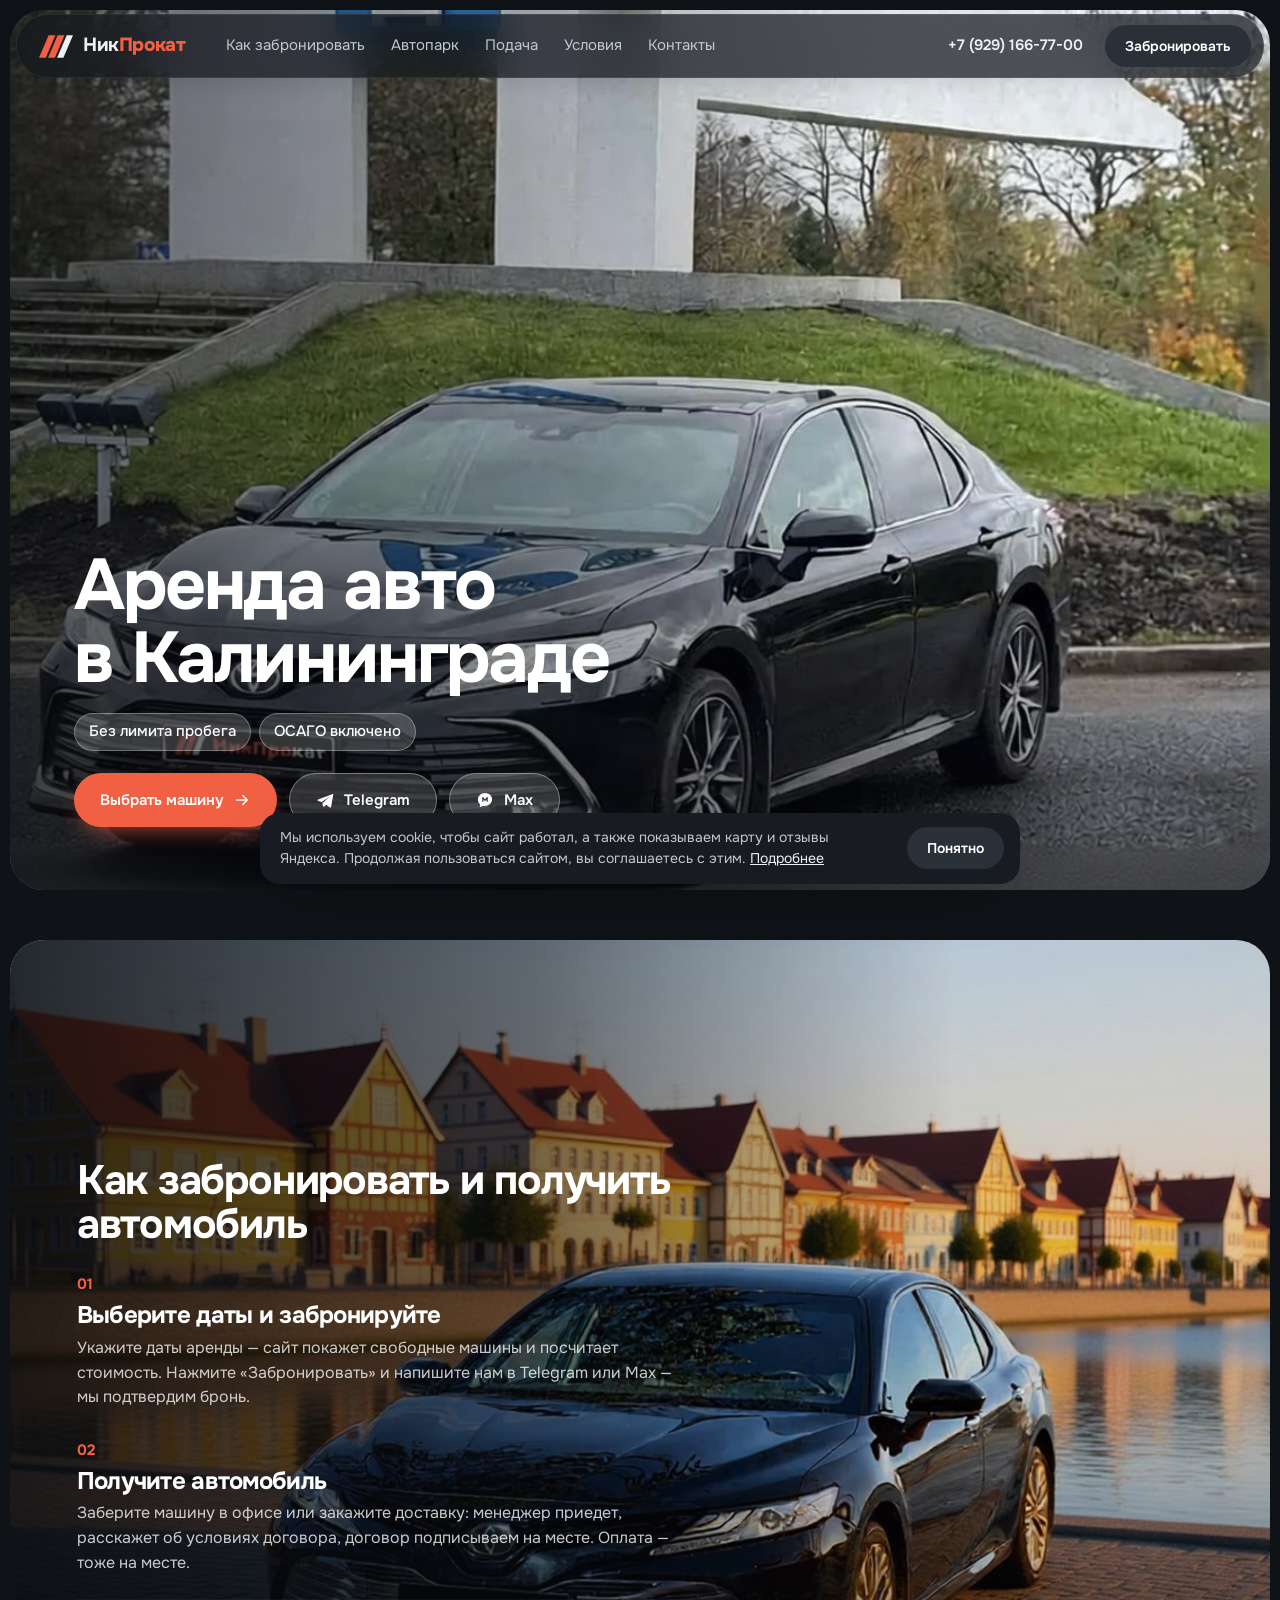
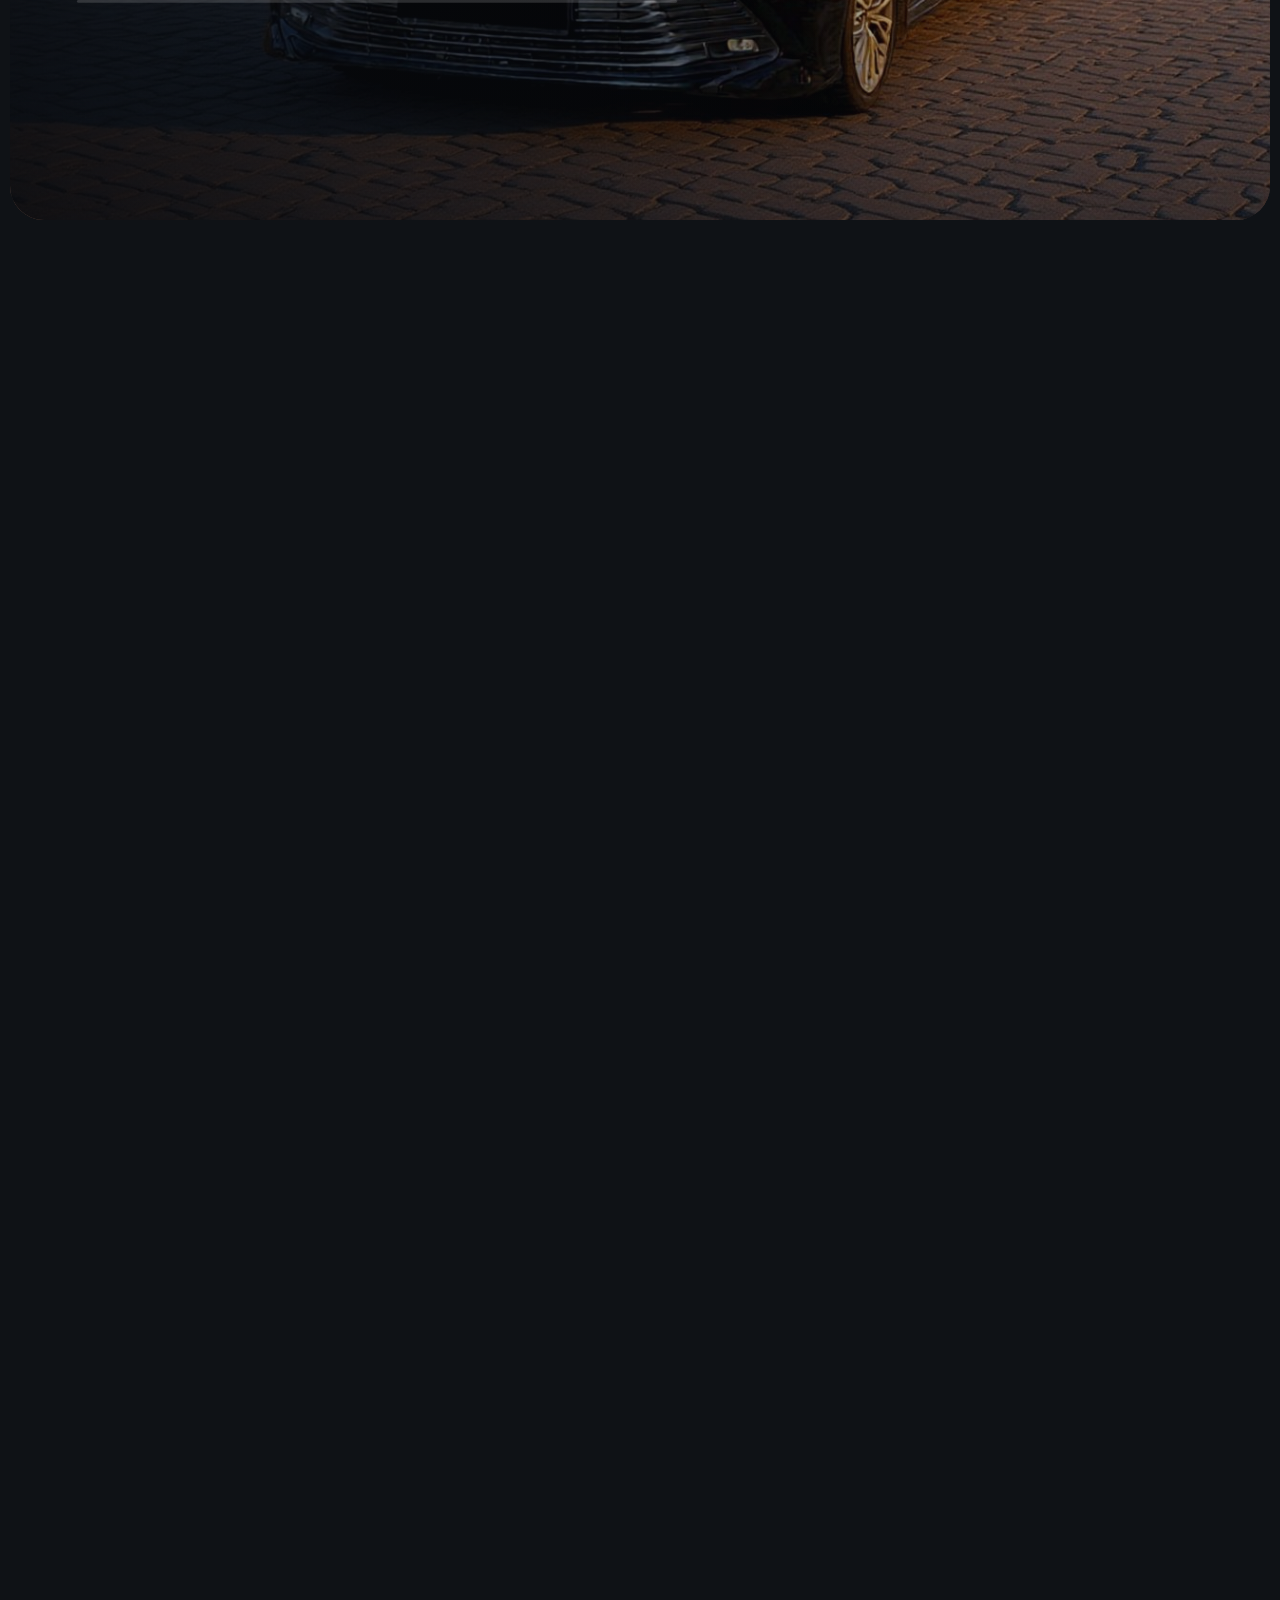
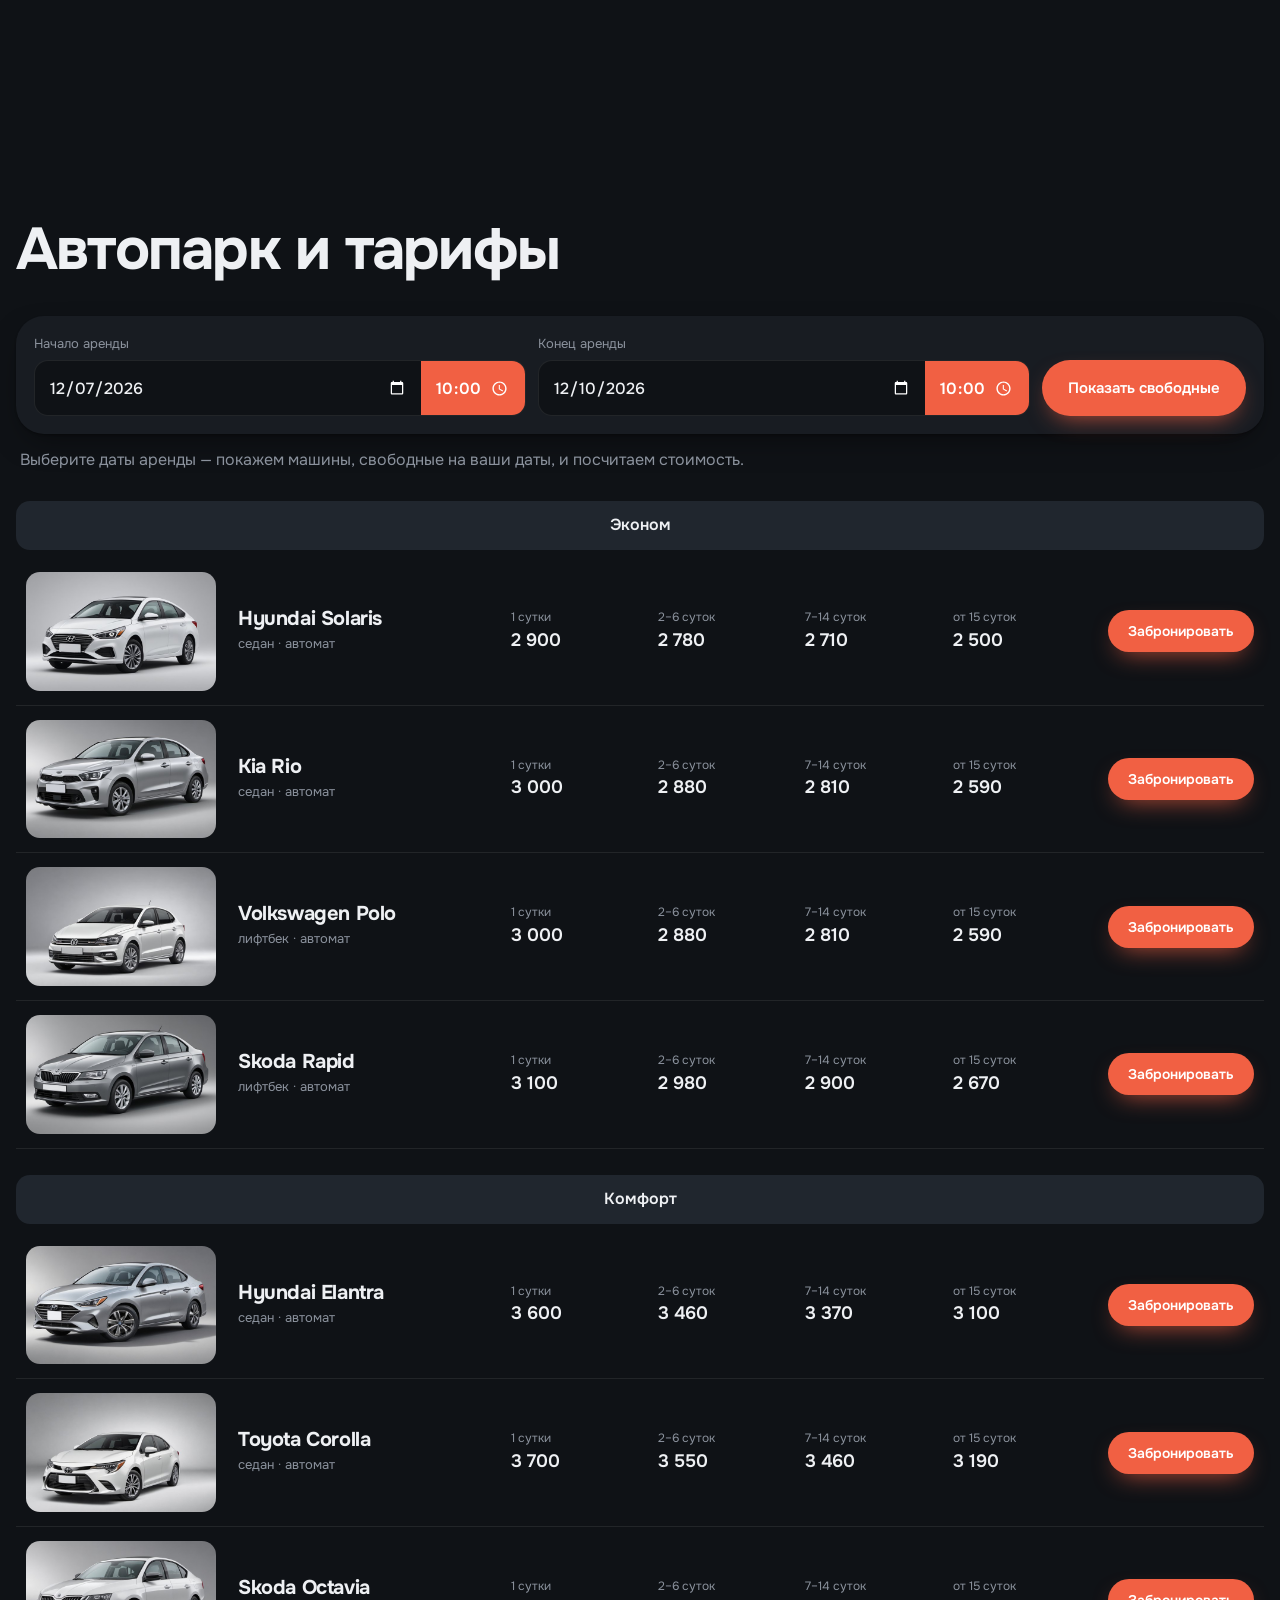
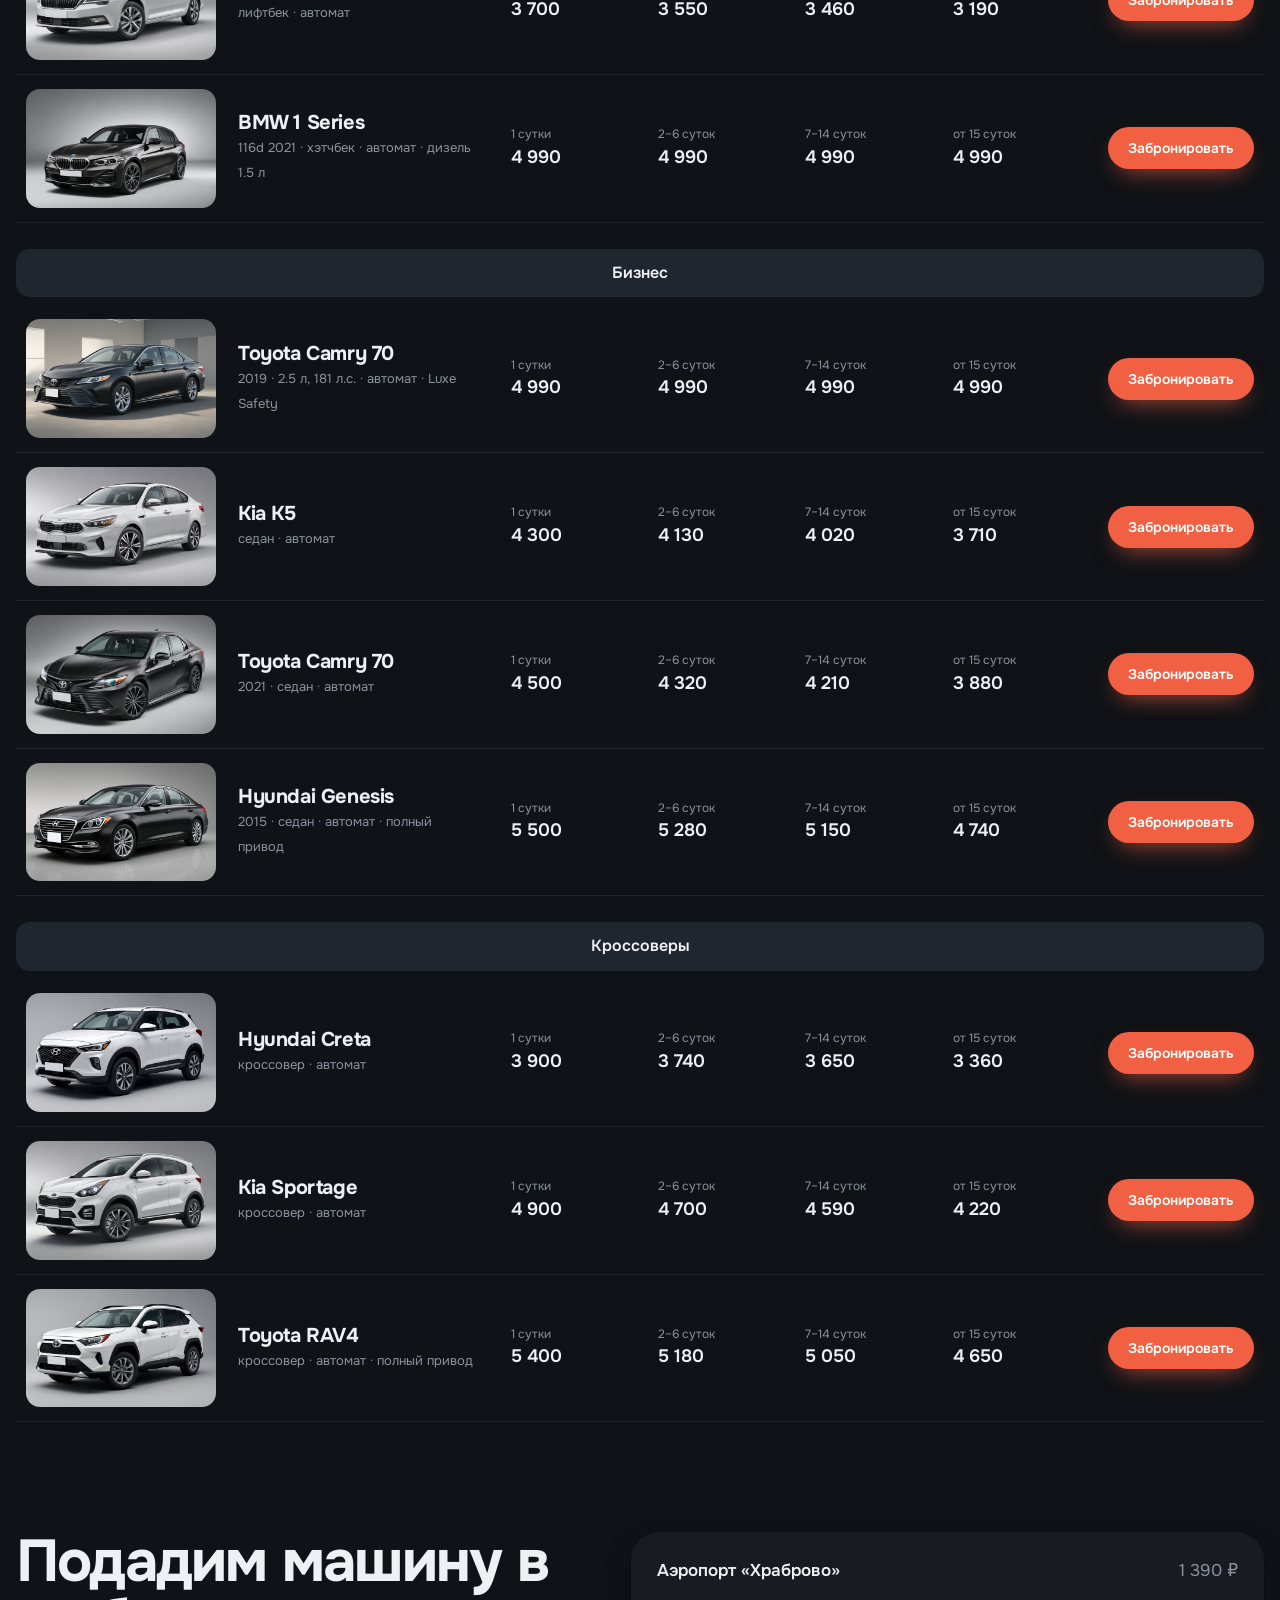
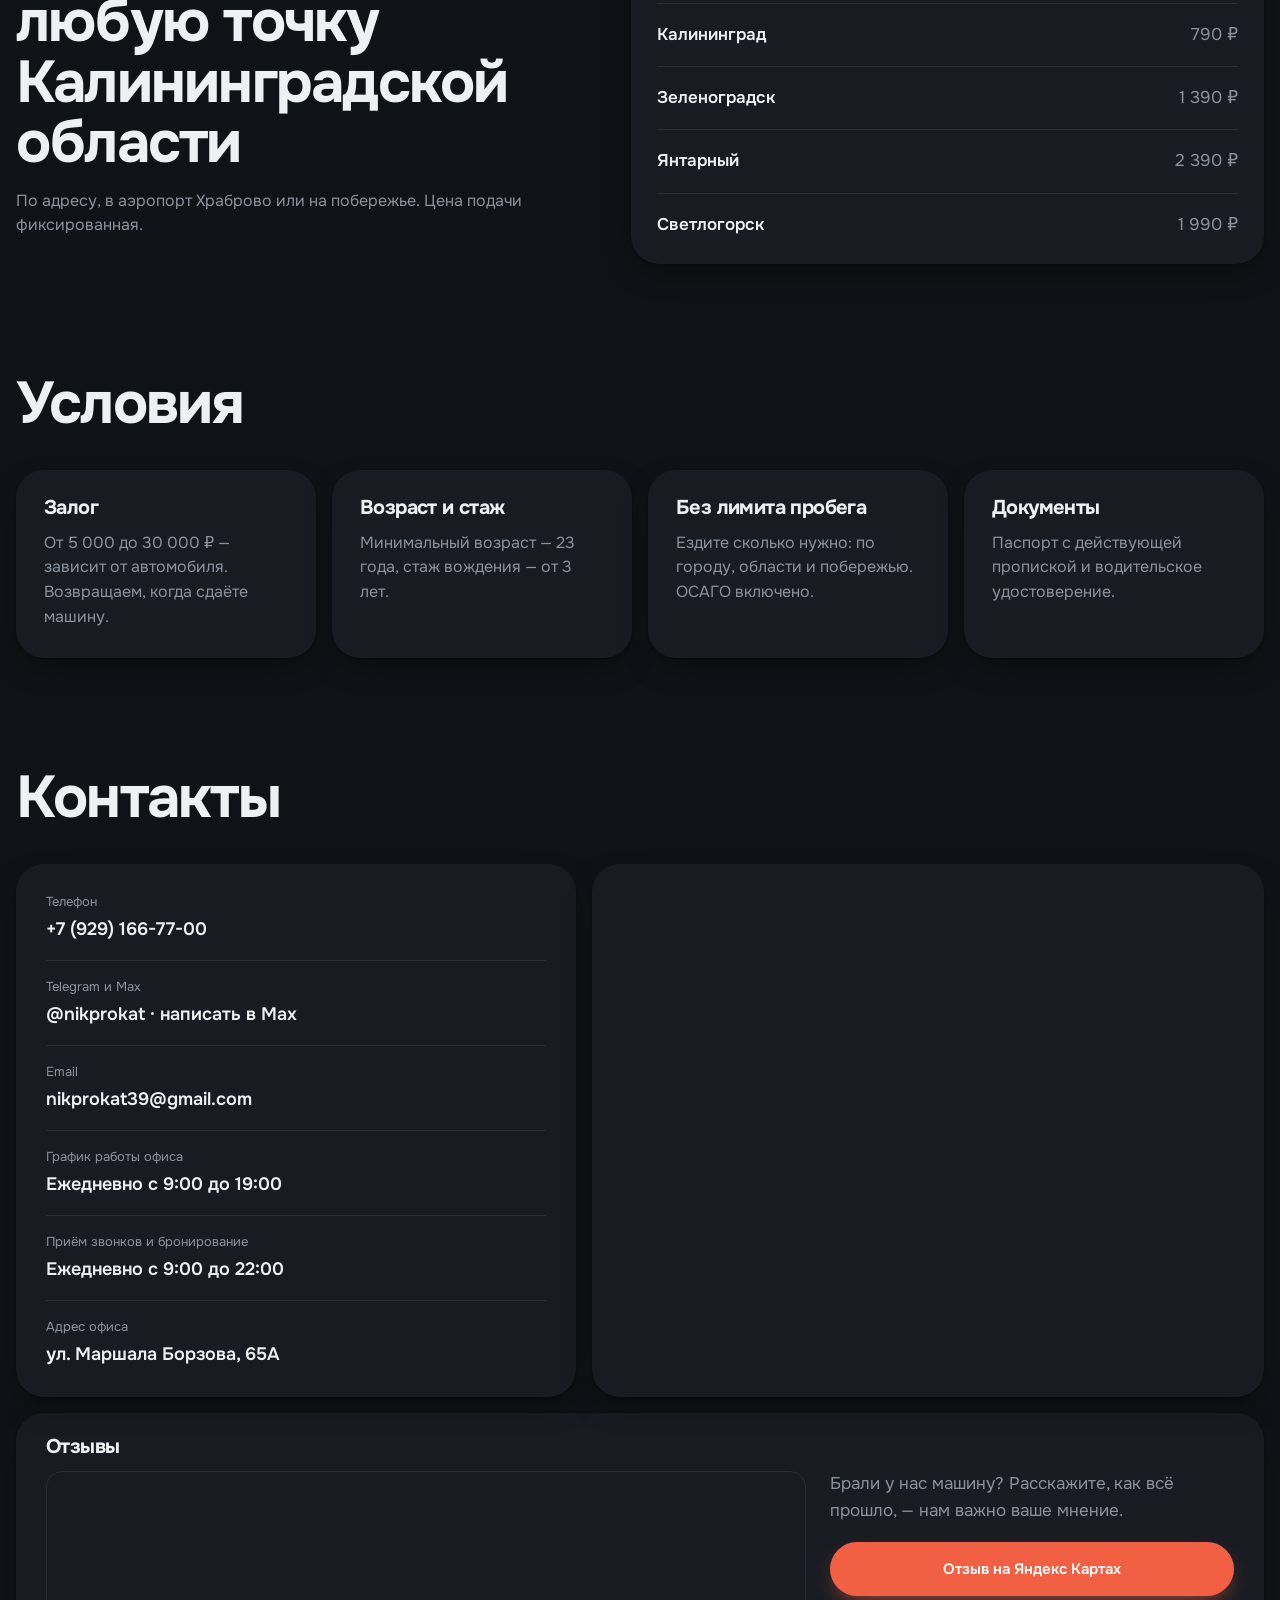
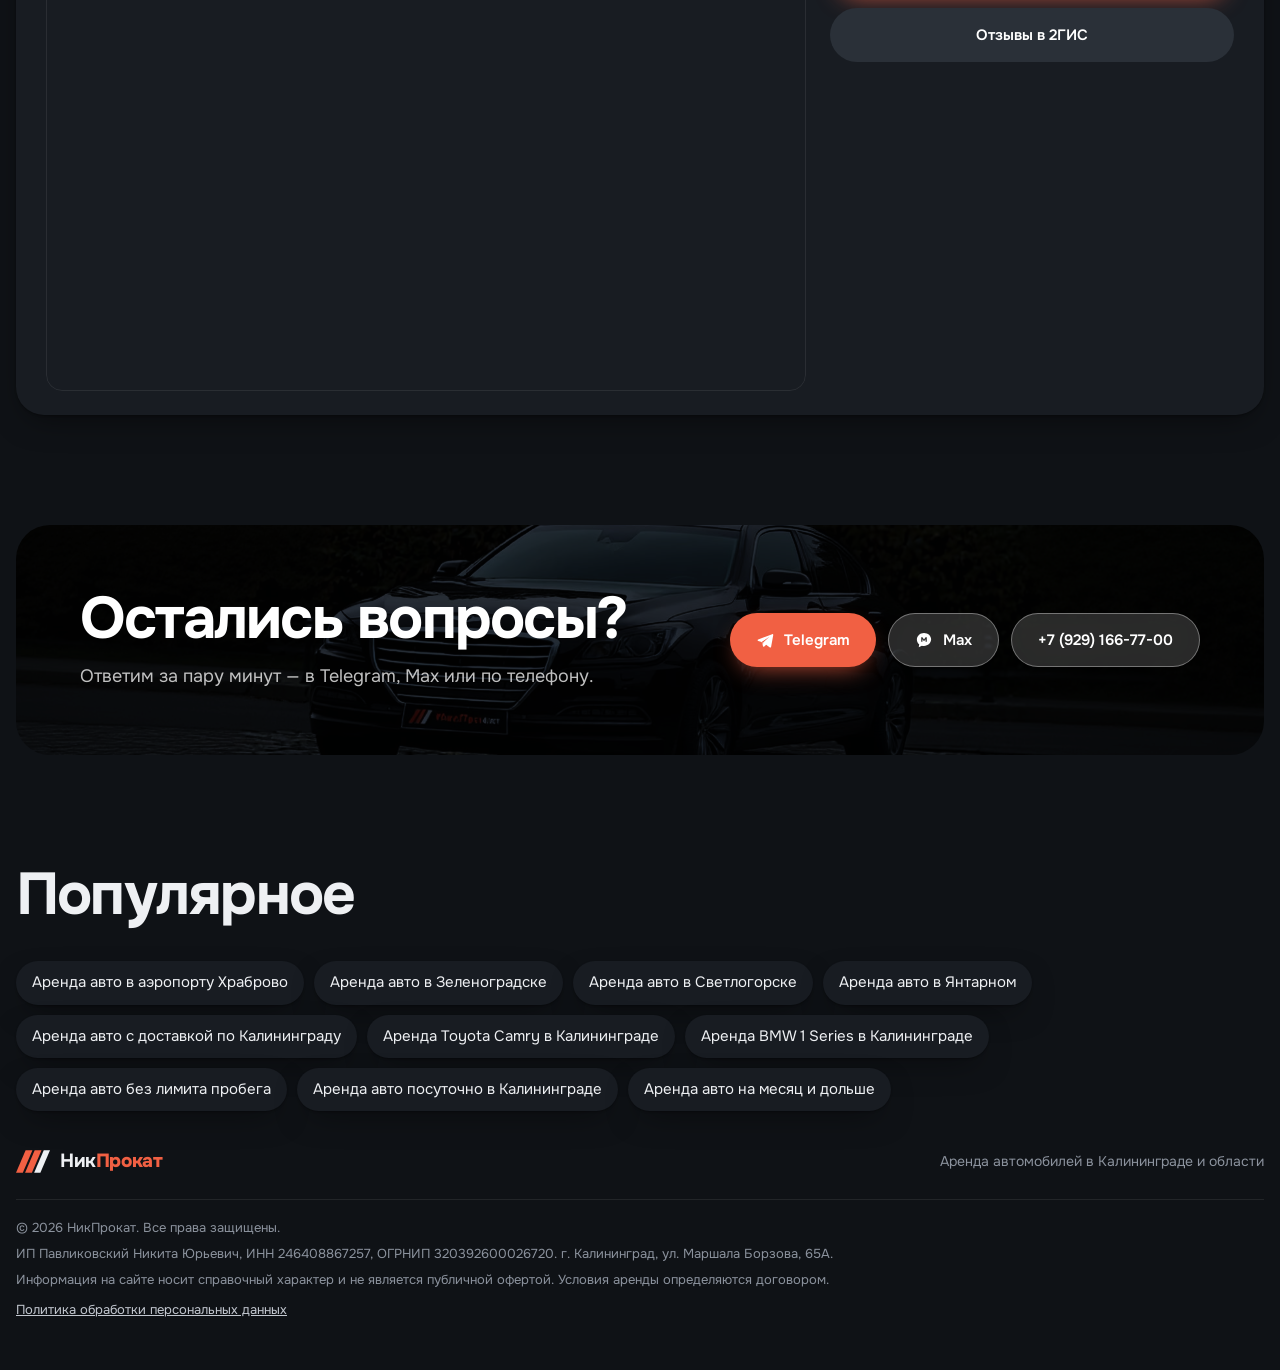
==== commit 1c667473: "Обновление сайта" ====
--- a/index.html
+++ b/index.html
@@ -1,216 +1,223 @@
-<!doctype html>
-<html lang="ru">
-<head>
-<meta charset="utf-8">
-<meta http-equiv="Content-Security-Policy" content="default-src 'self'; script-src 'self'; style-src 'self' 'unsafe-inline'; img-src 'self' data:; media-src 'self'; font-src 'self'; connect-src 'self'; frame-src https://yandex.ru; object-src 'none'; base-uri 'self'; form-action 'none'">
-<meta name="referrer" content="strict-origin-when-cross-origin">
-<meta name="viewport" content="width=device-width, initial-scale=1, viewport-fit=cover">
-<title>Аренда авто в Калининграде без лимита пробега — НикПрокат</title>
-<meta name="description" content="Прокат автомобилей в Калининграде: Toyota Camry, BMW и другие. Без лимита пробега, ОСАГО включено, подача в аэропорт Храброво и по всей Калининградской области. Бронь в Telegram и Max.">
-<link rel="canonical" href="https://nikprokat.ru/">
-<link rel="icon" href="favicon.svg" type="image/svg+xml">
-<meta property="og:type" content="website">
-<meta property="og:site_name" content="НикПрокат">
-<meta property="og:url" content="https://nikprokat.ru/">
-<meta property="og:title" content="Аренда авто в Калининграде — НикПрокат">
-<meta property="og:description" content="Без лимита пробега, ОСАГО включено. Подача в Храброво и по области.">
-<meta property="og:image" content="https://nikprokat.ru/img/hero-camry19.jpg">
-<meta property="og:locale" content="ru_RU">
-<script type="application/ld+json">{"@context": "https://schema.org", "@type": "AutoRental", "name": "НикПрокат", "url": "https://nikprokat.ru/", "image": "https://nikprokat.ru/img/hero-camry19.jpg", "logo": "https://nikprokat.ru/favicon.svg", "description": "Аренда автомобилей в Калининграде без лимита пробега, ОСАГО включено. Подача в аэропорт Храброво, Зеленоградск, Светлогорск и по всей Калининградской области.", "telephone": "+7-929-166-77-00", "email": "nikprokat39@gmail.com", "address": {"@type": "PostalAddress", "streetAddress": "ул. Маршала Борзова, 65А", "addressLocality": "Калининград", "addressRegion": "Калининградская область", "addressCountry": "RU"}, "areaServed": "Калининградская область", "openingHoursSpecification": [{"@type": "OpeningHoursSpecification", "dayOfWeek": ["Monday", "Tuesday", "Wednesday", "Thursday", "Friday", "Saturday", "Sunday"], "opens": "09:00", "closes": "19:00"}], "sameAs": ["https://t.me/nikprokat", "https://yandex.ru/maps/org/40178557680", "https://2gis.ru/kaliningrad/firm/70000001118461653"]}</script>
-<meta name="theme-color" content="#0f1216">
-<link rel="stylesheet" href="fonts/onest.css">
-<link rel="stylesheet" href="site.css?v=18">
-</head>
-<body>
-
-<svg width="0" height="0" style="position:absolute" aria-hidden="true">
-  <symbol id="mark" viewBox="0 0 120 80">
-    <path d="M34 0h24L24 80H0z" fill="#f16043"/>
-    <path d="M66 0h24L56 80H32z" fill="#f16043"/>
-    <path d="M98 0h22L86 80H64z" fill="currentColor"/>
-  </symbol>
-  <symbol id="arrow" viewBox="0 0 24 24"><path d="M5 12h13m-5-6 6 6-6 6" fill="none" stroke="currentColor" stroke-width="2" stroke-linecap="round" stroke-linejoin="round"/></symbol>
-  <symbol id="max" viewBox="0 0 24 24"><path d="M12 2.5c-5.3 0-9.5 3.9-9.5 8.8 0 2.6 1.2 4.9 3.1 6.5L5 21.5l4.2-1.9c.9.2 1.8.3 2.8.3 5.3 0 9.5-3.9 9.5-8.8S17.3 2.5 12 2.5Zm-3.7 11.9V8.3h1.6l2.1 3 2.1-3h1.6v6.1h-1.6v-3.5l-2.1 2.9-2.1-2.9v3.5H8.3Z" fill="currentColor"/></symbol>
-  <symbol id="tg" viewBox="0 0 24 24"><path d="M21.5 4.2 2.9 11.4c-1 .4-1 1.7.1 2l4.6 1.4 1.8 5.6c.2.7 1.1.9 1.6.4l2.6-2.5 4.9 3.6c.6.4 1.4.1 1.6-.6L23 5.4c.2-.9-.7-1.6-1.5-1.2Zm-3.6 3.5-8.3 7.6-.3 3.1-1.3-4.2 9.9-6.5Z" fill="currentColor"/></symbol>
-</svg>
-
-<header class="nav" id="nav">
-  <a class="logo" href="#top" aria-label="НикПрокат — наверх">
-    <svg class="logo__mark"><use href="#mark"/></svg>
-    <span class="logo__word">Ник<b>Прокат</b></span>
-  </a>
-  <nav class="nav__links" aria-label="Разделы">
-    <a href="#how">Как забронировать</a>
-    <a href="#fleet">Автопарк</a>
-    <a href="#delivery">Подача</a>
-    <a href="#terms">Условия</a>
-    <a href="#info">Контакты</a>
-  </nav>
-  <a class="nav__phone" href="tel:+79291667700">+7 (929) 166-77-00</a>
-  <a class="btn btn--dark btn--sm" href="#fleet">Забронировать</a>
-</header>
-
-<main id="top">
-
-<!-- ГЛАВНЫЙ ЭКРАН -->
-<section class="hero" id="hero">
-  <div class="hero__media" id="heroMedia"></div>
-  <div class="hero__shade"></div>
-
-  <div class="hero__copy">
-    <h1 class="hero__title">Аренда авто<br>в Калининграде</h1>
-    <ul class="hero__tags"><li class="chip chip--glass">Без лимита пробега</li><li class="chip chip--glass">ОСАГО включено</li></ul>
-    <div class="hero__cta">
-      <a class="btn" href="#fleet">Выбрать машину <svg class="i"><use href="#arrow"/></svg></a>
-      <a class="btn btn--glass" href="https://t.me/nikprokat" target="_blank" rel="noopener"><svg class="i"><use href="#tg"/></svg> Telegram</a>
-      <a class="btn btn--glass js-max" href="https://web.max.ru/557016128" target="_blank" rel="noopener"><svg class="i"><use href="#max"/></svg> Max</a>
-    </div>
-  </div>
-
-</section>
-
-<!-- КАК ЗАБРОНИРОВАТЬ: история, которая меняется при прокрутке -->
-<section class="story" id="how">
-  <div class="story__pin">
-    <div class="story__media">
-      <img class="story__img on" src="img/story-1.jpg" alt="Toyota Camry на набережной в Калининграде" loading="lazy">
-      <img class="story__img" src="img/story-2.jpg" alt="BMW 1 Series на трассе вдоль моря" loading="lazy">
-    </div>
-    <div class="story__shade"></div>
-    <div class="story__text">
-      <h2 class="h2">Как забронировать и получить автомобиль</h2>
-      <div class="story__steps">
-        <div class="story__step on"><span class="step__n">01</span><h3>Выберите даты и забронируйте</h3><p>Укажите даты аренды — сайт покажет свободные машины и посчитает стоимость. Нажмите «Забронировать» и напишите нам в Telegram или Max — мы подтвердим бронь.</p></div>
-        <div class="story__step"><span class="step__n">02</span><h3>Получите автомобиль</h3><p>Заберите машину в офисе или закажите доставку: менеджер приедет, расскажет об условиях договора, договор подписываем на месте. Оплата — тоже на месте.</p></div>
-      </div>
-      <div class="story__bar"><i></i></div>
-    </div>
-  </div>
-</section>
-
-<!-- АВТОПАРК -->
-<section class="section wrap" id="fleet">
-  <div class="head">
-    <h2 class="h2">Автопарк и тарифы</h2>
-  </div>
-  <form class="when" id="when">
-    <label class="when__f"><span>Начало аренды</span><span class="when__in"><input type="date" id="fFrom" required><input type="time" id="fFromT" value="10:00" step="1800"></span></label>
-    <label class="when__f"><span>Конец аренды</span><span class="when__in"><input type="date" id="fTo" required><input type="time" id="fToT" value="10:00" step="1800"></span></label>
-    <button class="btn" type="submit">Показать свободные</button>
-  </form>
-  <p class="when__note" id="whenNote">Выберите даты аренды — покажем машины, свободные на ваши даты, и посчитаем стоимость.</p>
-  <div class="tariffs" id="fleetList"></div>
-</section>
-
-<!-- ПОДАЧА -->
-<section class="section wrap" id="delivery">
-  <div class="delivery">
-    <div>
-      <h2 class="h2">Подадим машину в любую точку Калининградской области</h2>
-      <p class="muted">По адресу, в аэропорт Храброво или на побережье. Цена подачи фиксированная.</p>
-    </div>
-    <ul class="places" id="places"></ul>
-  </div>
-</section>
-
-<!-- УСЛОВИЯ -->
-<section class="section wrap" id="terms">
-  <div class="head"><h2 class="h2">Условия</h2></div>
-  <div class="terms">
-    <div class="term"><h3>Залог</h3><p>От 5 000 до 30 000 ₽ — зависит от автомобиля. Возвращаем, когда сдаёте машину.</p></div>
-    <div class="term"><h3>Возраст и стаж</h3><p>Минимальный возраст — 23 года, стаж вождения — от 3 лет.</p></div>
-    <div class="term"><h3>Без лимита пробега</h3><p>Ездите сколько нужно: по городу, области и побережью. ОСАГО включено.</p></div>
-    <div class="term"><h3>Документы</h3><p>Паспорт с действующей пропиской и водительское удостоверение.</p></div>
-  </div>
-</section>
-
-<!-- КОНТАКТЫ -->
-<section class="section wrap" id="info">
-  <div class="head"><h2 class="h2">Контакты</h2></div>
-  <div class="contacts">
-    <dl class="contacts__list">
-      <div><dt>Телефон</dt><dd><a href="tel:+79291667700">+7 (929) 166-77-00</a></dd></div>
-      <div><dt>Telegram и Max</dt><dd><a href="https://t.me/nikprokat" target="_blank" rel="noopener">@nikprokat</a> · <a class="js-max" href="https://web.max.ru/557016128" target="_blank" rel="noopener">написать в Max</a></dd></div>
-      <div data-c="email" hidden><dt>Email</dt><dd><a></a></dd></div>
-      <div><dt>График работы офиса</dt><dd>Ежедневно с 9:00 до 19:00</dd></div>
-      <div><dt>Приём звонков и бронирование</dt><dd>Ежедневно с 9:00 до 22:00</dd></div>
-      <div data-c="address" hidden><dt>Адрес офиса</dt><dd></dd></div>
-    </dl>
-    <div class="contacts__map" data-c="map" hidden></div>
-  </div>
-  <div class="reviews" data-c="reviews" hidden></div>
-</section>
-
-<section class="wrap" id="contacts">
-  <div class="cta">
-    <div>
-      <h2 class="h2">Остались вопросы?</h2>
-      <p>Ответим за пару минут — в Telegram, Max или по телефону.</p>
-    </div>
-    <div class="cta__btns">
-      <a class="btn" href="https://t.me/nikprokat" target="_blank" rel="noopener"><svg class="i"><use href="#tg"/></svg> Telegram</a>
-      <a class="btn btn--glass js-max" href="https://web.max.ru/557016128" target="_blank" rel="noopener"><svg class="i"><use href="#max"/></svg> Max</a>
-      <a class="btn btn--glass" href="tel:+79291667700">+7 (929) 166-77-00</a>
-    </div>
-  </div>
-</section>
-
-<footer class="footer wrap">
-  <div class="footer__top">
-    <a class="logo" href="#top"><svg class="logo__mark"><use href="#mark"/></svg><span class="logo__word">Ник<b>Прокат</b></span></a>
-    <span class="muted">Аренда автомобилей в Калининграде и области</span>
-  </div>
-  <div class="footer__legal">
-    <p>© 2026 НикПрокат. Все права защищены.</p>
-    <p class="op-line">ИП Павликовский Никита Юрьевич, ИНН 246408867257, ОГРНИП 320392600026720. г. Калининград, ул. Маршала Борзова, 65А.</p>
-    <p>Информация на сайте носит справочный характер и не является публичной офертой. Условия аренды определяются договором.</p>
-    <p class="footer__links"><a href="privacy.html">Политика обработки персональных данных</a></p>
-  </div>
-</footer>
-</main>
-
-<!-- ОКНО БРОНИ -->
-<dialog class="book" id="book">
-  <div class="book__card">
-    <button class="book__x" id="bookClose" aria-label="Закрыть">×</button>
-    <div class="book__gallery">
-      <img class="book__img" id="bookImg" alt="">
-      <div class="book__thumbs" id="bookThumbs"></div>
-    </div>
-    <div class="book__body">
-      <h3 id="bookName"></h3>
-      <p class="muted" id="bookSub"></p>
-      <div class="book__dates">
-        <label>Начало<input type="date" id="dFrom"></label>
-        <label>Конец<input type="date" id="dTo"></label>
-      </div>
-      <div class="book__where">
-        <label>Где получить<select id="dPick"></select></label>
-        <label>Где сдать<select id="dDrop"></select></label>
-      </div>
-      <div class="book__status" id="bookStatus"></div>
-      <div class="book__lead" id="bookLead">
-        <div class="book__calc" id="bookCalc"></div>
-        <a class="btn btn--wide js-send" data-app="Telegram" href="https://t.me/nikprokat" target="_blank" rel="noopener"><svg class="i"><use href="#tg"/></svg> Забронировать в Telegram</a>
-        <a class="btn btn--wide btn--dark js-send" data-app="Max" href="https://web.max.ru/557016128" target="_blank" rel="noopener"><svg class="i"><use href="#max"/></svg> Забронировать в Max</a>
-        <a class="btn btn--wide btn--line" href="tel:+79291667700">Позвонить: +7 (929) 166-77-00</a>
-      </div>
-      <div class="book__go" id="bookGo" hidden>
-        <b>Перенаправляем вас для дальнейшего бронирования</b>
-        <p>Для бронирования нужно будет внести предоплату — её запросит менеджер. Предоплата идёт в счёт аренды автомобиля.</p>
-        <p class="book__note" id="goNote"></p>
-        <a class="btn btn--wide" id="goOn" href="#" target="_blank" rel="noopener">Продолжить</a>
-        <button class="btn btn--wide btn--line" type="button" id="goBack">Назад</button>
-      </div>
-    </div>
-  </div>
-</dialog>
-
-<div class="cookie" id="cookie" hidden>
-  <p>Мы используем cookie, чтобы сайт работал, а также показываем карту и отзывы Яндекса. Продолжая пользоваться сайтом, вы соглашаетесь с этим. <a href="privacy.html">Подробнее</a></p>
-  <button class="btn btn--dark btn--sm" type="button" id="cookieOk">Понятно</button>
-</div>
-
-<script src="site.js?v=22"></script>
-</body>
-</html>
+<!doctype html>
+<html lang="ru">
+<head>
+<meta charset="utf-8">
+<meta http-equiv="Content-Security-Policy" content="default-src 'self'; script-src 'self'; style-src 'self' 'unsafe-inline'; img-src 'self' data:; media-src 'self'; font-src 'self'; connect-src 'self'; frame-src https://yandex.ru; object-src 'none'; base-uri 'self'; form-action 'none'">
+<meta name="referrer" content="strict-origin-when-cross-origin">
+<meta name="viewport" content="width=device-width, initial-scale=1, viewport-fit=cover">
+<title>Аренда авто в Калининграде без лимита пробега — НикПрокат</title>
+<meta name="description" content="Прокат автомобилей в Калининграде: Toyota Camry, BMW и другие. Без лимита пробега, ОСАГО включено, подача в аэропорт Храброво и по всей Калининградской области. Бронь в Telegram и Max.">
+<link rel="canonical" href="https://nikprokat.ru/">
+<link rel="icon" href="favicon.svg" type="image/svg+xml">
+<meta property="og:type" content="website">
+<meta property="og:site_name" content="НикПрокат">
+<meta property="og:url" content="https://nikprokat.ru/">
+<meta property="og:title" content="Аренда авто в Калининграде — НикПрокат">
+<meta property="og:description" content="Без лимита пробега, ОСАГО включено. Подача в Храброво и по области.">
+<meta property="og:image" content="https://nikprokat.ru/img/hero-camry19.jpg">
+<meta property="og:locale" content="ru_RU">
+<script type="application/ld+json">{"@context": "https://schema.org", "@type": "AutoRental", "name": "НикПрокат", "url": "https://nikprokat.ru/", "image": "https://nikprokat.ru/img/hero-camry19.jpg", "logo": "https://nikprokat.ru/favicon.svg", "description": "Аренда автомобилей в Калининграде без лимита пробега, ОСАГО включено. Подача в аэропорт Храброво, Зеленоградск, Светлогорск и по всей Калининградской области.", "telephone": "+7-929-166-77-00", "email": "nikprokat39@gmail.com", "address": {"@type": "PostalAddress", "streetAddress": "ул. Маршала Борзова, 65А", "addressLocality": "Калининград", "addressRegion": "Калининградская область", "addressCountry": "RU"}, "areaServed": "Калининградская область", "openingHoursSpecification": [{"@type": "OpeningHoursSpecification", "dayOfWeek": ["Monday", "Tuesday", "Wednesday", "Thursday", "Friday", "Saturday", "Sunday"], "opens": "09:00", "closes": "19:00"}], "sameAs": ["https://t.me/nikprokat", "https://yandex.ru/maps/org/40178557680", "https://2gis.ru/kaliningrad/firm/70000001118461653"]}</script>
+<meta name="theme-color" content="#0f1216">
+<link rel="stylesheet" href="fonts/onest.css">
+<link rel="stylesheet" href="site.css?v=19">
+</head>
+<body>
+
+<svg width="0" height="0" style="position:absolute" aria-hidden="true">
+  <symbol id="mark" viewBox="0 0 120 80">
+    <path d="M34 0h24L24 80H0z" fill="#f16043"/>
+    <path d="M66 0h24L56 80H32z" fill="#f16043"/>
+    <path d="M98 0h22L86 80H64z" fill="currentColor"/>
+  </symbol>
+  <symbol id="arrow" viewBox="0 0 24 24"><path d="M5 12h13m-5-6 6 6-6 6" fill="none" stroke="currentColor" stroke-width="2" stroke-linecap="round" stroke-linejoin="round"/></symbol>
+  <symbol id="max" viewBox="0 0 24 24"><path d="M12 2.5c-5.3 0-9.5 3.9-9.5 8.8 0 2.6 1.2 4.9 3.1 6.5L5 21.5l4.2-1.9c.9.2 1.8.3 2.8.3 5.3 0 9.5-3.9 9.5-8.8S17.3 2.5 12 2.5Zm-3.7 11.9V8.3h1.6l2.1 3 2.1-3h1.6v6.1h-1.6v-3.5l-2.1 2.9-2.1-2.9v3.5H8.3Z" fill="currentColor"/></symbol>
+  <symbol id="tg" viewBox="0 0 24 24"><path d="M21.5 4.2 2.9 11.4c-1 .4-1 1.7.1 2l4.6 1.4 1.8 5.6c.2.7 1.1.9 1.6.4l2.6-2.5 4.9 3.6c.6.4 1.4.1 1.6-.6L23 5.4c.2-.9-.7-1.6-1.5-1.2Zm-3.6 3.5-8.3 7.6-.3 3.1-1.3-4.2 9.9-6.5Z" fill="currentColor"/></symbol>
+</svg>
+
+<header class="nav" id="nav">
+  <a class="logo" href="#top" aria-label="НикПрокат — наверх">
+    <svg class="logo__mark"><use href="#mark"/></svg>
+    <span class="logo__word">Ник<b>Прокат</b></span>
+  </a>
+  <nav class="nav__links" aria-label="Разделы">
+    <a href="#how">Как забронировать</a>
+    <a href="#fleet">Автопарк</a>
+    <a href="#delivery">Подача</a>
+    <a href="#terms">Условия</a>
+    <a href="#info">Контакты</a>
+  </nav>
+  <a class="nav__phone" href="tel:+79291667700">+7 (929) 166-77-00</a>
+  <a class="btn btn--dark btn--sm" href="#fleet">Забронировать</a>
+</header>
+
+<main id="top">
+
+<!-- ГЛАВНЫЙ ЭКРАН -->
+<section class="hero" id="hero">
+  <div class="hero__media" id="heroMedia"></div>
+  <div class="hero__shade"></div>
+
+  <div class="hero__copy">
+    <h1 class="hero__title">Аренда авто<br>в Калининграде</h1>
+    <ul class="hero__tags"><li class="chip chip--glass">Без лимита пробега</li><li class="chip chip--glass">ОСАГО включено</li></ul>
+    <div class="hero__cta">
+      <a class="btn" href="#fleet">Выбрать машину <svg class="i"><use href="#arrow"/></svg></a>
+      <a class="btn btn--glass" href="https://t.me/nikprokat" target="_blank" rel="noopener"><svg class="i"><use href="#tg"/></svg> Telegram</a>
+      <a class="btn btn--glass js-max" href="https://web.max.ru/557016128" target="_blank" rel="noopener"><svg class="i"><use href="#max"/></svg> Max</a>
+    </div>
+  </div>
+
+</section>
+
+<!-- КАК ЗАБРОНИРОВАТЬ: история, которая меняется при прокрутке -->
+<section class="story" id="how">
+  <div class="story__pin">
+    <div class="story__media">
+      <img class="story__img on" src="img/story-1.jpg" alt="Toyota Camry на набережной в Калининграде" loading="lazy">
+      <img class="story__img" src="img/story-2.jpg" alt="BMW 1 Series на трассе вдоль моря" loading="lazy">
+    </div>
+    <div class="story__shade"></div>
+    <div class="story__text">
+      <h2 class="h2">Как забронировать и получить автомобиль</h2>
+      <div class="story__steps">
+        <div class="story__step on"><span class="step__n">01</span><h3>Выберите даты и забронируйте</h3><p>Укажите даты аренды — сайт покажет свободные машины и посчитает стоимость. Нажмите «Забронировать» и напишите нам в Telegram или Max — мы подтвердим бронь.</p></div>
+        <div class="story__step"><span class="step__n">02</span><h3>Получите автомобиль</h3><p>Заберите машину в офисе или закажите доставку: менеджер приедет, расскажет об условиях договора, договор подписываем на месте. Оплата — тоже на месте.</p></div>
+      </div>
+      <div class="story__bar"><i></i></div>
+    </div>
+  </div>
+</section>
+
+<!-- АВТОПАРК -->
+<section class="section wrap" id="fleet">
+  <div class="head">
+    <h2 class="h2">Автопарк и тарифы</h2>
+  </div>
+  <form class="when" id="when">
+    <label class="when__f"><span>Начало аренды</span><span class="when__in"><input type="date" id="fFrom" required><input type="time" id="fFromT" value="10:00" step="1800"></span></label>
+    <label class="when__f"><span>Конец аренды</span><span class="when__in"><input type="date" id="fTo" required><input type="time" id="fToT" value="10:00" step="1800"></span></label>
+    <button class="btn" type="submit">Показать свободные</button>
+  </form>
+  <p class="when__note" id="whenNote">Выберите даты аренды — покажем машины, свободные на ваши даты, и посчитаем стоимость.</p>
+  <div class="tariffs" id="fleetList"></div>
+</section>
+
+<!-- ПОДАЧА -->
+<section class="section wrap" id="delivery">
+  <div class="delivery">
+    <div>
+      <h2 class="h2">Подадим машину в любую точку Калининградской области</h2>
+      <p class="muted">По адресу, в аэропорт Храброво или на побережье. Цена подачи фиксированная.</p>
+    </div>
+    <ul class="places" id="places"></ul>
+  </div>
+</section>
+
+<!-- УСЛОВИЯ -->
+<section class="section wrap" id="terms">
+  <div class="head"><h2 class="h2">Условия</h2></div>
+  <div class="terms">
+    <div class="term"><h3>Залог</h3><p>От 5 000 до 30 000 ₽ — зависит от автомобиля. Возвращаем, когда сдаёте машину.</p></div>
+    <div class="term"><h3>Возраст и стаж</h3><p>Минимальный возраст — 23 года, стаж вождения — от 3 лет.</p></div>
+    <div class="term"><h3>Без лимита пробега</h3><p>Ездите сколько нужно: по городу, области и побережью. ОСАГО включено.</p></div>
+    <div class="term"><h3>Документы</h3><p>Паспорт с действующей пропиской и водительское удостоверение.</p></div>
+  </div>
+</section>
+
+<!-- КОНТАКТЫ -->
+<section class="section wrap" id="info">
+  <div class="head"><h2 class="h2">Контакты</h2></div>
+  <div class="contacts">
+    <dl class="contacts__list">
+      <div><dt>Телефон</dt><dd><a href="tel:+79291667700">+7 (929) 166-77-00</a></dd></div>
+      <div><dt>Telegram и Max</dt><dd><a href="https://t.me/nikprokat" target="_blank" rel="noopener">@nikprokat</a> · <a class="js-max" href="https://web.max.ru/557016128" target="_blank" rel="noopener">написать в Max</a></dd></div>
+      <div data-c="email" hidden><dt>Email</dt><dd><a></a></dd></div>
+      <div><dt>График работы офиса</dt><dd>Ежедневно с 9:00 до 19:00</dd></div>
+      <div><dt>Приём звонков и бронирование</dt><dd>Ежедневно с 9:00 до 22:00</dd></div>
+      <div data-c="address" hidden><dt>Адрес офиса</dt><dd></dd></div>
+    </dl>
+    <div class="contacts__map" data-c="map" hidden></div>
+  </div>
+  <div class="reviews" data-c="reviews" hidden></div>
+</section>
+
+<section class="wrap" id="contacts">
+  <div class="cta">
+    <div>
+      <h2 class="h2">Остались вопросы?</h2>
+      <p>Ответим за пару минут — в Telegram, Max или по телефону.</p>
+    </div>
+    <div class="cta__btns">
+      <a class="btn" href="https://t.me/nikprokat" target="_blank" rel="noopener"><svg class="i"><use href="#tg"/></svg> Telegram</a>
+      <a class="btn btn--glass js-max" href="https://web.max.ru/557016128" target="_blank" rel="noopener"><svg class="i"><use href="#max"/></svg> Max</a>
+      <a class="btn btn--glass" href="tel:+79291667700">+7 (929) 166-77-00</a>
+    </div>
+  </div>
+</section>
+
+<!-- ПОПУЛЯРНОЕ (make_pages.py) -->
+<section class="section wrap" id="popular">
+  <div class="head"><h2 class="h2">Популярное</h2></div>
+  <nav class="lp__links"><a href="/arenda-avto-hrabrovo/">Аренда авто в аэропорту Храброво</a><a href="/arenda-avto-zelenogradsk/">Аренда авто в Зеленоградске</a><a href="/arenda-avto-svetlogorsk/">Аренда авто в Светлогорске</a><a href="/arenda-avto-yantarny/">Аренда авто в Янтарном</a><a href="/arenda-avto-kaliningrad-dostavka/">Аренда авто с доставкой по Калининграду</a><a href="/arenda-toyota-camry/">Аренда Toyota Camry в Калининграде</a><a href="/arenda-bmw/">Аренда BMW 1 Series в Калининграде</a><a href="/arenda-avto-bez-limita-probega/">Аренда авто без лимита пробега</a><a href="/arenda-avto-posutochno/">Аренда авто посуточно в Калининграде</a><a href="/arenda-avto-na-mesyac/">Аренда авто на месяц и дольше</a></nav>
+</section>
+<!-- /ПОПУЛЯРНОЕ -->
+
+<footer class="footer wrap">
+  <div class="footer__top">
+    <a class="logo" href="#top"><svg class="logo__mark"><use href="#mark"/></svg><span class="logo__word">Ник<b>Прокат</b></span></a>
+    <span class="muted">Аренда автомобилей в Калининграде и области</span>
+  </div>
+  <div class="footer__legal">
+    <p>© 2026 НикПрокат. Все права защищены.</p>
+    <p class="op-line">ИП Павликовский Никита Юрьевич, ИНН 246408867257, ОГРНИП 320392600026720. г. Калининград, ул. Маршала Борзова, 65А.</p>
+    <p>Информация на сайте носит справочный характер и не является публичной офертой. Условия аренды определяются договором.</p>
+    <p class="footer__links"><a href="privacy.html">Политика обработки персональных данных</a></p>
+  </div>
+</footer>
+</main>
+
+<!-- ОКНО БРОНИ -->
+<dialog class="book" id="book">
+  <div class="book__card">
+    <button class="book__x" id="bookClose" aria-label="Закрыть">×</button>
+    <div class="book__gallery">
+      <img class="book__img" id="bookImg" alt="">
+      <div class="book__thumbs" id="bookThumbs"></div>
+    </div>
+    <div class="book__body">
+      <h3 id="bookName"></h3>
+      <p class="muted" id="bookSub"></p>
+      <div class="book__dates">
+        <label>Начало<input type="date" id="dFrom"></label>
+        <label>Конец<input type="date" id="dTo"></label>
+      </div>
+      <div class="book__where">
+        <label>Где получить<select id="dPick"></select></label>
+        <label>Где сдать<select id="dDrop"></select></label>
+      </div>
+      <div class="book__status" id="bookStatus"></div>
+      <div class="book__lead" id="bookLead">
+        <div class="book__calc" id="bookCalc"></div>
+        <a class="btn btn--wide js-send" data-app="Telegram" href="https://t.me/nikprokat" target="_blank" rel="noopener"><svg class="i"><use href="#tg"/></svg> Забронировать в Telegram</a>
+        <a class="btn btn--wide btn--dark js-send" data-app="Max" href="https://web.max.ru/557016128" target="_blank" rel="noopener"><svg class="i"><use href="#max"/></svg> Забронировать в Max</a>
+        <a class="btn btn--wide btn--line" href="tel:+79291667700">Позвонить: +7 (929) 166-77-00</a>
+      </div>
+      <div class="book__go" id="bookGo" hidden>
+        <b>Перенаправляем вас для дальнейшего бронирования</b>
+        <p>Для бронирования нужно будет внести предоплату — её запросит менеджер. Предоплата идёт в счёт аренды автомобиля.</p>
+        <p class="book__note" id="goNote"></p>
+        <a class="btn btn--wide" id="goOn" href="#" target="_blank" rel="noopener">Продолжить</a>
+        <button class="btn btn--wide btn--line" type="button" id="goBack">Назад</button>
+      </div>
+    </div>
+  </div>
+</dialog>
+
+<div class="cookie" id="cookie" hidden>
+  <p>Мы используем cookie, чтобы сайт работал, а также показываем карту и отзывы Яндекса. Продолжая пользоваться сайтом, вы соглашаетесь с этим. <a href="privacy.html">Подробнее</a></p>
+  <button class="btn btn--dark btn--sm" type="button" id="cookieOk">Понятно</button>
+</div>
+
+<script src="site.js?v=22"></script>
+</body>
+</html>
--- a/site.css
+++ b/site.css
@@ -452,3 +452,37 @@
 @media (max-width: 520px) { .book__where { grid-template-columns: 1fr; } }
 
 .book__calc .book__dep { padding-top: 6px; border-top: 1px dashed var(--line); }
+
+/* посадочные страницы (make_pages.py) */
+.lp__hero { position: relative; min-height: 78vh; display: flex; align-items: flex-end; color: #fff; overflow: hidden; }
+.lp__img { position: absolute; inset: 0; width: 100%; height: 100%; object-fit: cover; object-position: 50% 60%; }
+.lp__shade { position: absolute; inset: 0; background: linear-gradient(180deg, rgba(15,18,22,.35) 0%, rgba(15,18,22,.15) 40%, rgba(15,18,22,.8) 100%); }
+.lp__copy { position: relative; padding-top: 120px; padding-bottom: 56px; }
+.lp__title { font-size: clamp(36px, 4.6vw, 68px); max-width: 16ch; }
+.lp__lead { max-width: 640px; font-size: 19px; color: rgba(255,255,255,.85); margin: 0 0 18px; }
+.lp__crumbs { margin: 0; font-size: 14px; color: rgba(255,255,255,.7); }
+.lp__crumbs a { color: inherit; }
+.lp__body { display: grid; grid-template-columns: 1.4fr 1fr; gap: 32px; align-items: start; }
+.lp__about p { font-size: 18px; margin: 0 0 14px; }
+.lp__facts { display: grid; gap: 14px; }
+.lp__fact { padding: 22px 24px; border-radius: var(--r); background: var(--paper); box-shadow: var(--shadow); display: grid; gap: 4px; }
+.lp__fact small { color: var(--muted); font-size: 14px; }
+.lp__fact b { font-size: 28px; }
+.lp__fact span { color: var(--muted); font-size: 14px; }
+.lp__steps { list-style: none; padding: 0; margin: 0; display: grid; grid-template-columns: repeat(3, 1fr); gap: 16px; counter-reset: s; }
+.lp__steps li { padding: 24px; border-radius: var(--r); background: var(--paper); box-shadow: var(--shadow); display: grid; gap: 8px; counter-increment: s; }
+.lp__steps li::before { content: counter(s); font-weight: 700; font-size: 32px; color: var(--muted); }
+.lp__steps b { font-size: 20px; }
+.lp__steps span { color: var(--muted); }
+.lp__faq { display: grid; gap: 10px; max-width: 860px; }
+.lp__faq details { padding: 18px 22px; border-radius: var(--r); background: var(--paper); box-shadow: var(--shadow); }
+.lp__faq summary { cursor: pointer; font-weight: 600; font-size: 18px; }
+.lp__faq p { margin: 12px 0 0; color: var(--muted); }
+.lp__links { display: flex; flex-wrap: wrap; gap: 10px; }
+.lp__links a { padding: 10px 16px; border-radius: 999px; background: var(--paper); box-shadow: var(--shadow); color: inherit; text-decoration: none; font-size: 15px; }
+.lp__links a:hover { box-shadow: 0 0 0 2px currentColor; }
+@media (max-width: 860px) {
+  .lp__body, .lp__steps { grid-template-columns: 1fr; }
+  .lp__hero { min-height: 88vh; }
+  .lp__lead { font-size: 17px; }
+}
